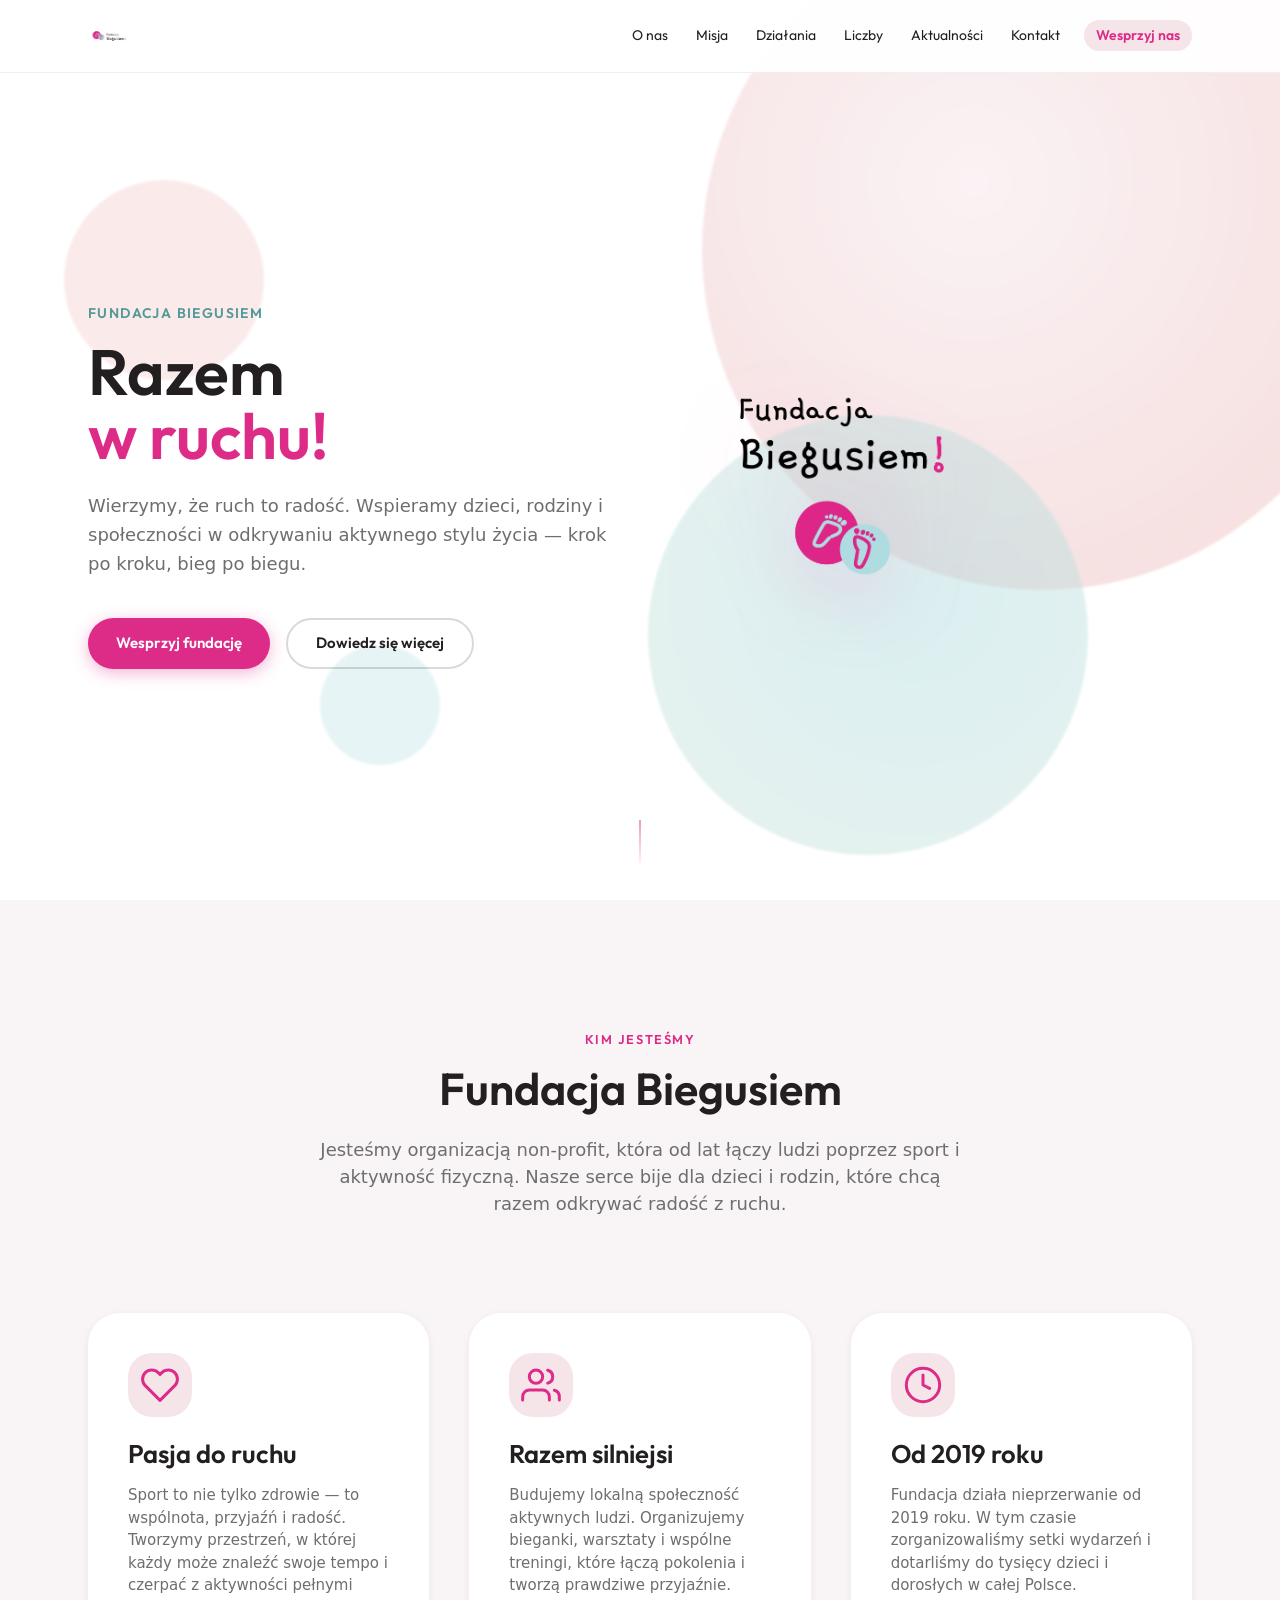
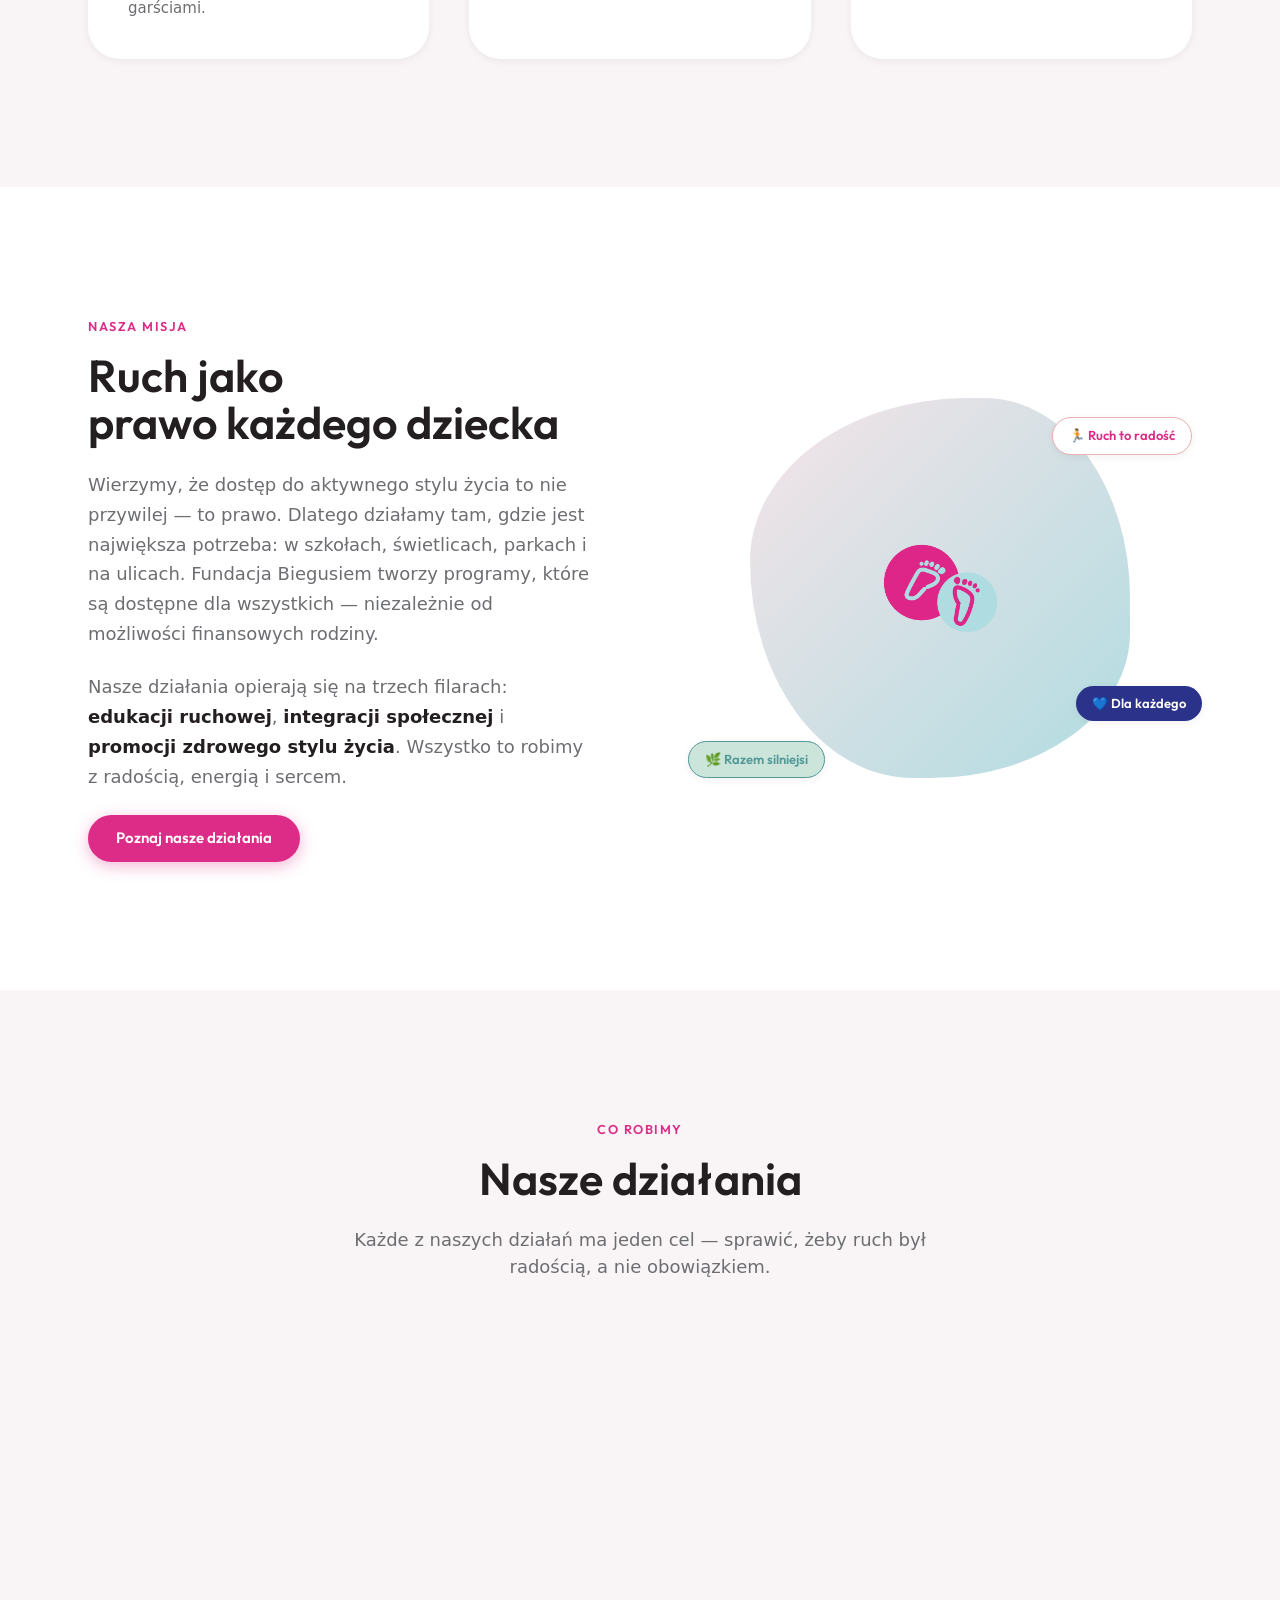
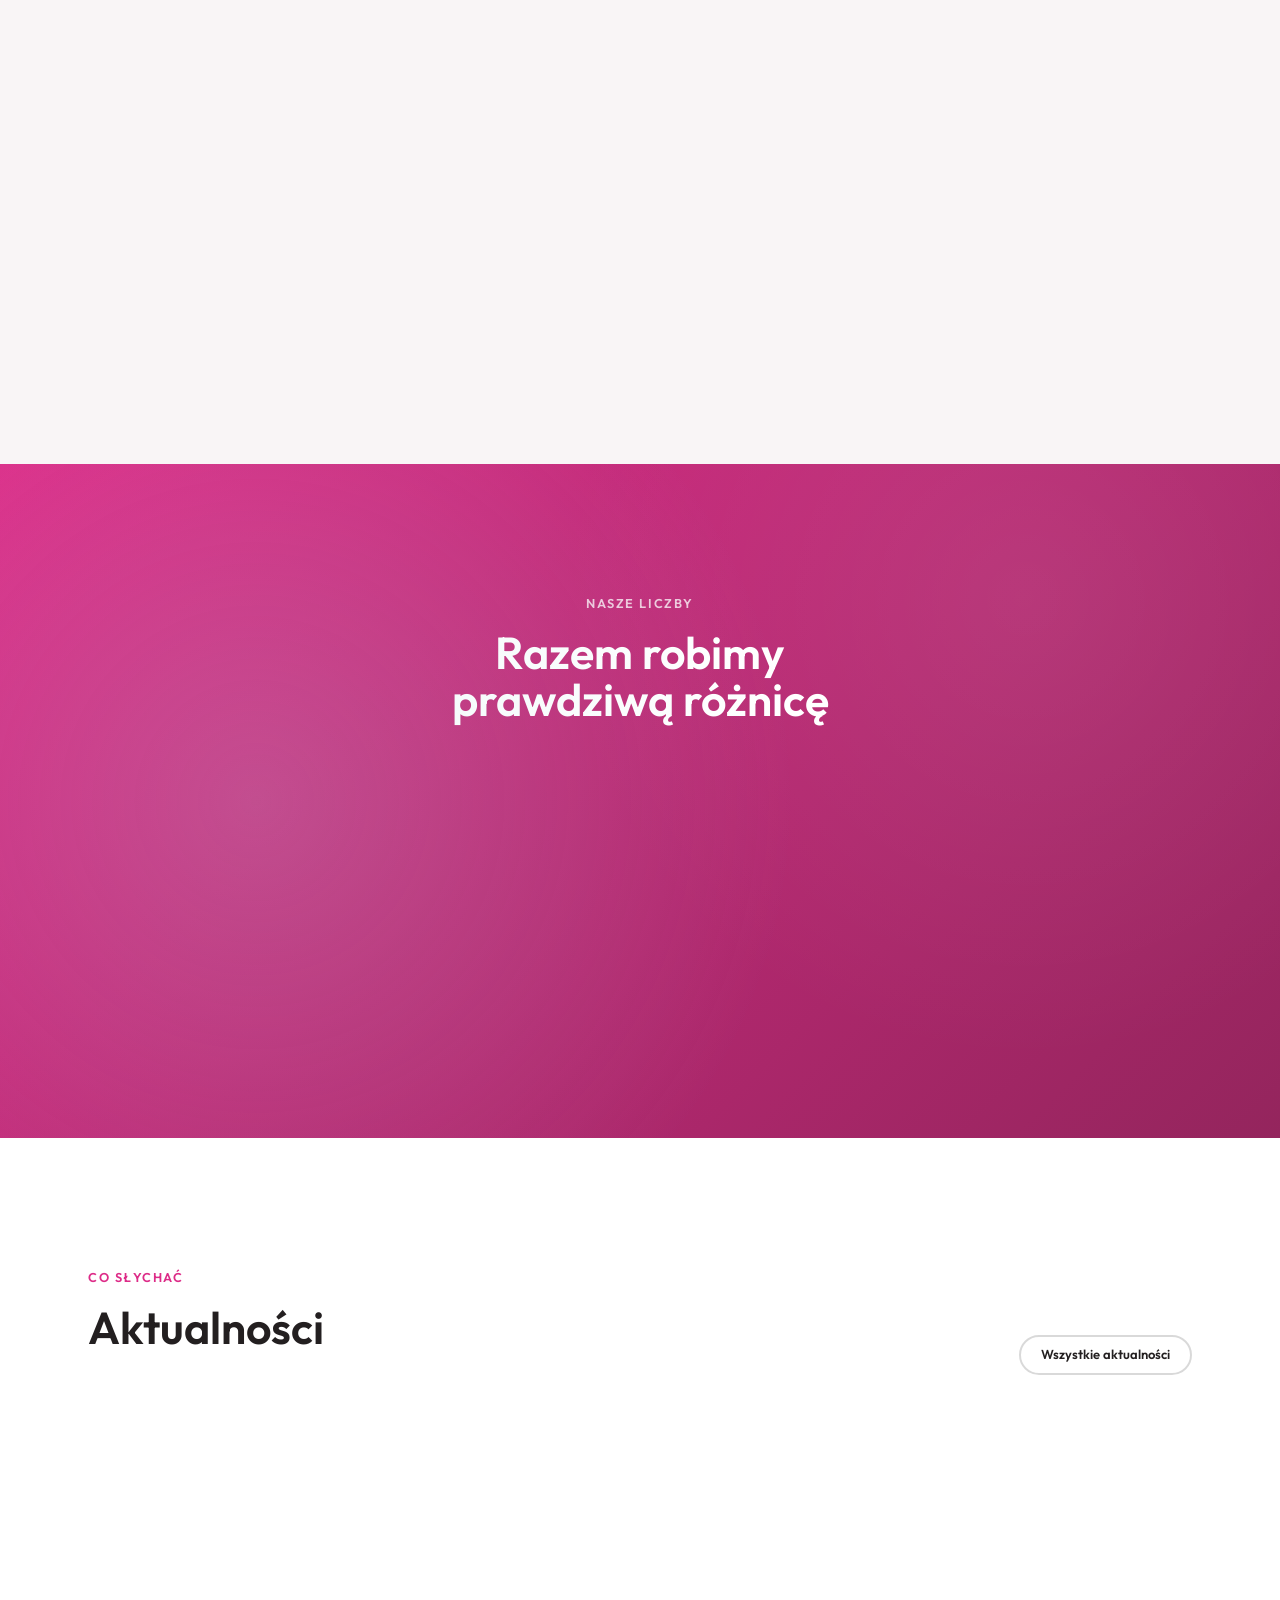
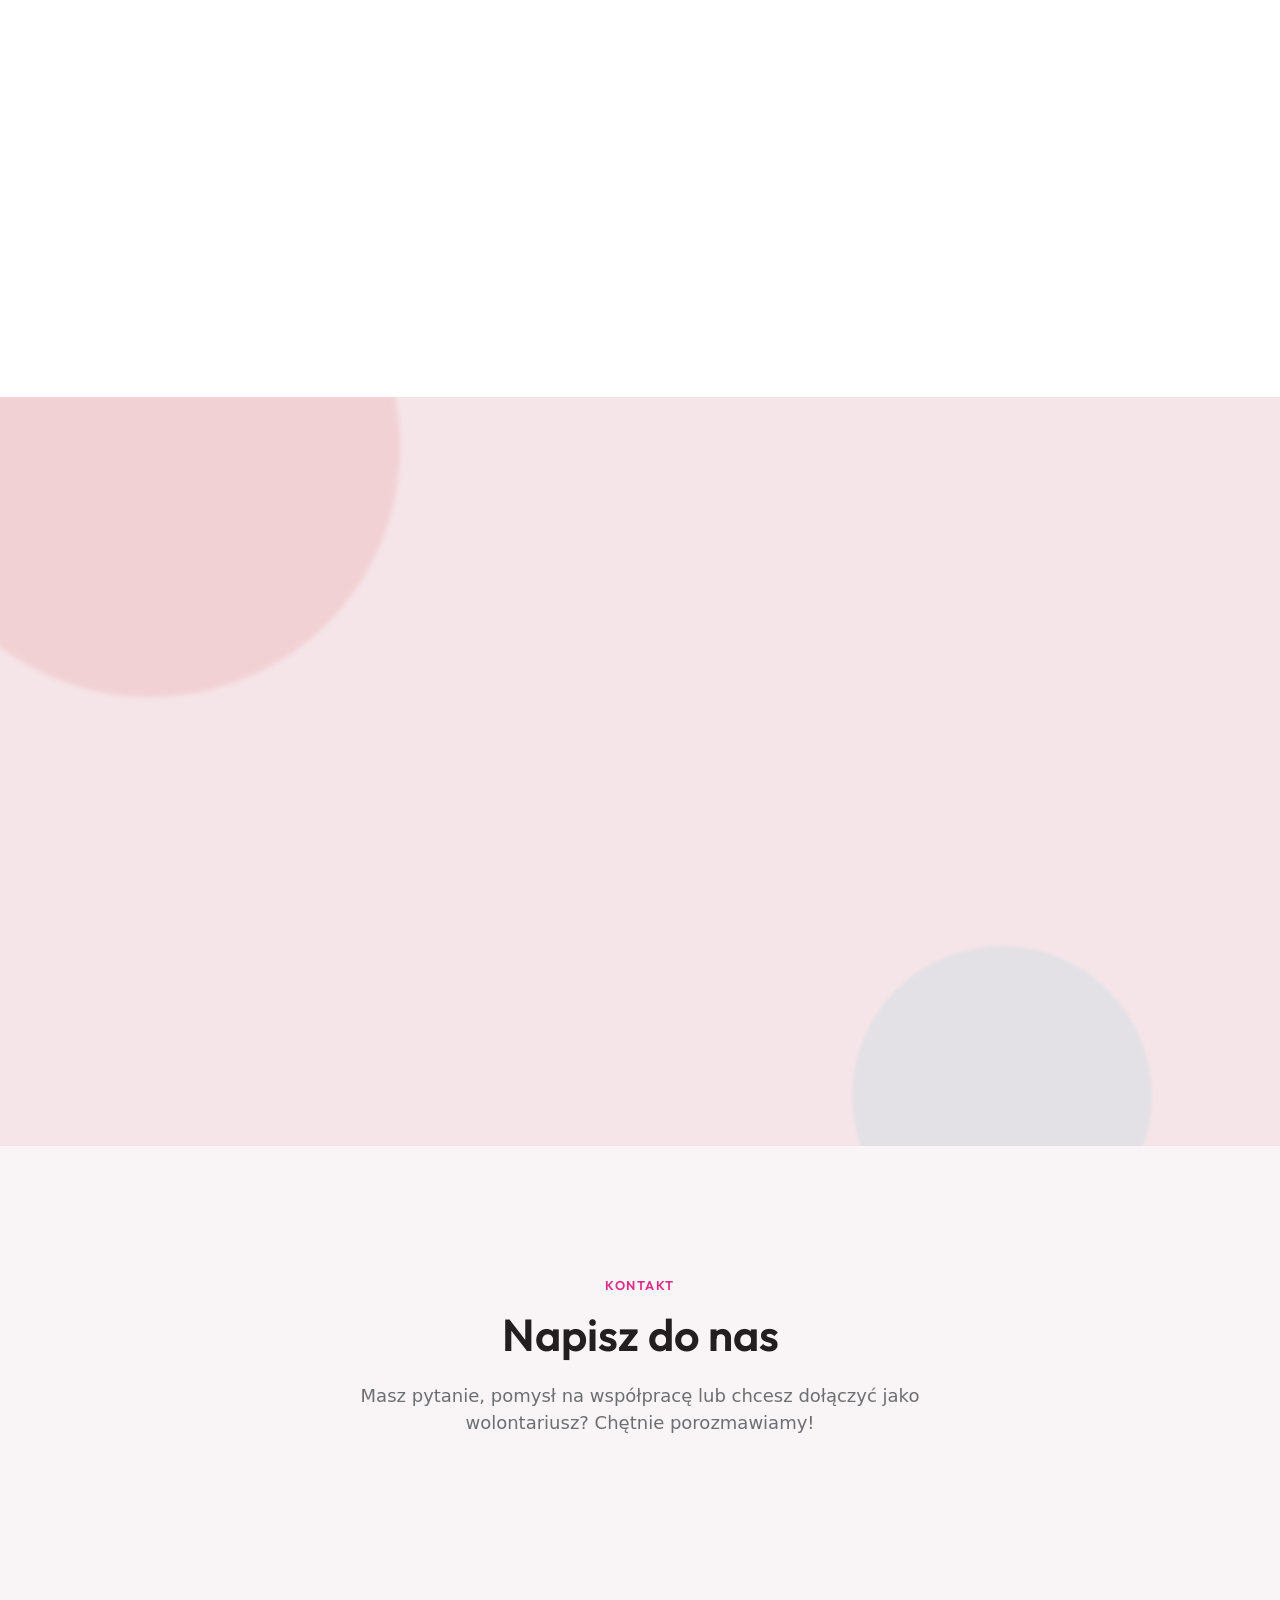
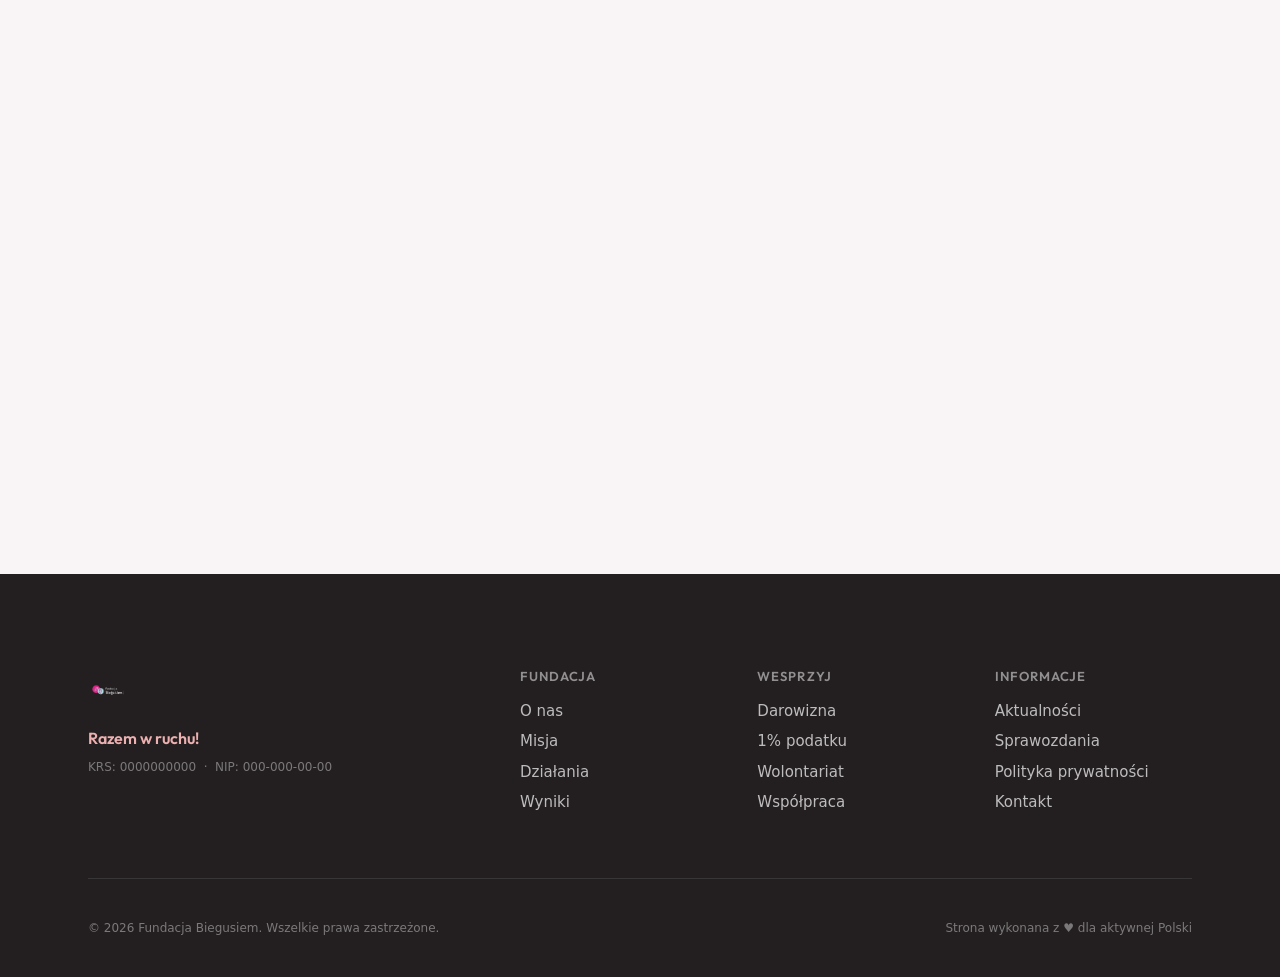
==== index.html @ 8850732d "fix: move logo files to assets/img, fix header logo display - Copy all 4 logo PNG variants to assets" ====
<!DOCTYPE html>
<html lang="pl">
<head>
  <meta charset="UTF-8" />
  <meta name="viewport" content="width=device-width, initial-scale=1.0" />
  <meta name="description" content="Fundacja Biegusiem – wspieramy aktywność, ruch i radość dzieci oraz całych rodzin. Dołącz do nas!" />
  <meta name="theme-color" content="#ECB0B0" />
  <title>Fundacja Biegusiem – Razem w ruchu!</title>

  <!-- Outfit z Google Fonts (nagłówki) -->
  <link rel="preconnect" href="https://fonts.googleapis.com" />
  <link rel="preconnect" href="https://fonts.gstatic.com" crossorigin />
  <link href="https://fonts.googleapis.com/css2?family=Outfit:wght@300;400;600;700&display=swap" rel="stylesheet" />

  <!-- Ikony Heroicons via CDN (lekkie SVG) -->
  <link rel="stylesheet" href="css/style.css" />
</head>
<body>
  <a href="#main-content" class="skip-link">Przejdź do treści</a>

  <!-- ============================================================
       NAWIGACJA
  ============================================================ -->
  <header class="site-header" id="site-header" role="banner">
    <nav class="nav container" aria-label="Nawigacja główna">

      <a href="#hero" class="nav__logo" aria-label="Fundacja Biegusiem – strona główna">
        <img
          src="assets/img/logo-light.png"
          alt="Fundacja Biegusiem – logo"
          class="nav__logo-img"
          width="160"
          height="49"
        />
      </a>

      <button class="nav__toggle" id="nav-toggle" aria-expanded="false" aria-controls="nav-menu" aria-label="Otwórz menu">
        <span class="nav__toggle-bar"></span>
        <span class="nav__toggle-bar"></span>
        <span class="nav__toggle-bar"></span>
      </button>

      <ul class="nav__menu" id="nav-menu" role="list">
        <li><a href="#o-nas"    class="nav__link">O nas</a></li>
        <li><a href="#misja"    class="nav__link">Misja</a></li>
        <li><a href="#dzialania" class="nav__link">Działania</a></li>
        <li><a href="#liczby"   class="nav__link">Liczby</a></li>
        <li><a href="#aktualnosci" class="nav__link">Aktualności</a></li>
        <li><a href="#kontakt"  class="nav__link">Kontakt</a></li>
        <li>
          <a href="#wesprzej" class="nav__link nav__link--cta">Wesprzyj nas</a>
        </li>
      </ul>

    </nav>
  </header>

  <main id="main-content">

    <!-- ============================================================
         HERO
    ============================================================ -->
    <section class="hero" id="hero" aria-label="Sekcja główna">

      <!-- Dekoracyjne koła w tle (z sygnetu brandowego) -->
      <div class="hero__bg-circles" aria-hidden="true">
        <span class="hero__circle hero__circle--pink"></span>
        <span class="hero__circle hero__circle--blue"></span>
        <span class="hero__circle hero__circle--sm-pink"></span>
        <span class="hero__circle hero__circle--sm-blue"></span>
      </div>

      <div class="container hero__content">
        <div class="hero__text">
          <p class="hero__eyebrow">Fundacja Biegusiem</p>
          <h1 class="hero__heading">
            Razem<br />
            <em class="hero__heading-em">w&nbsp;ruchu!</em>
          </h1>
          <p class="hero__lead">
            Wierzymy, że ruch to radość. Wspieramy dzieci, rodziny i społeczności
            w odkrywaniu aktywnego stylu życia — krok po kroku, bieg po biegu.
          </p>
          <div class="hero__actions">
            <a href="#wesprzej" class="btn btn--primary">Wesprzyj fundację</a>
            <a href="#o-nas"    class="btn btn--ghost">Dowiedz się więcej</a>
          </div>
        </div>

        <div class="hero__visual" aria-hidden="true">
          <div class="hero__logo-wrap">
            <img
              src="assets/img/logo-vertical.png"
              alt=""
              class="hero__logo-img"
              width="340"
            />
          </div>
        </div>
      </div>

      <!-- Scroll indicator -->
      <div class="hero__scroll" aria-hidden="true">
        <span class="hero__scroll-line"></span>
      </div>

    </section>

    <!-- ============================================================
         O NAS
    ============================================================ -->
    <section class="section o-nas" id="o-nas" aria-labelledby="o-nas-heading">
      <div class="container">

        <div class="section__header section__header--center">
          <span class="section__tag">Kim jesteśmy</span>
          <h2 class="section__heading" id="o-nas-heading">
            Fundacja Biegusiem
          </h2>
          <p class="section__lead">
            Jesteśmy organizacją non-profit, która od lat łączy ludzi poprzez sport i aktywność fizyczną.
            Nasze serce bije dla dzieci i rodzin, które chcą razem odkrywać radość z ruchu.
          </p>
        </div>

        <div class="o-nas__grid">

          <div class="o-nas__card reveal">
            <div class="o-nas__card-icon" aria-hidden="true">
              <svg width="40" height="40" viewBox="0 0 24 24" fill="none" stroke="currentColor" stroke-width="1.8" stroke-linecap="round" stroke-linejoin="round">
                <path d="M20.84 4.61a5.5 5.5 0 0 0-7.78 0L12 5.67l-1.06-1.06a5.5 5.5 0 0 0-7.78 7.78l1.06 1.06L12 21.23l7.78-7.78 1.06-1.06a5.5 5.5 0 0 0 0-7.78z"/>
              </svg>
            </div>
            <h3 class="o-nas__card-title">Pasja do ruchu</h3>
            <p class="o-nas__card-text">
              Sport to nie tylko zdrowie — to wspólnota, przyjaźń i radość. Tworzymy przestrzeń,
              w której każdy może znaleźć swoje tempo i czerpać z aktywności pełnymi garściami.
            </p>
          </div>

          <div class="o-nas__card reveal">
            <div class="o-nas__card-icon" aria-hidden="true">
              <svg width="40" height="40" viewBox="0 0 24 24" fill="none" stroke="currentColor" stroke-width="1.8" stroke-linecap="round" stroke-linejoin="round">
                <path d="M17 21v-2a4 4 0 0 0-4-4H5a4 4 0 0 0-4 4v2"/>
                <circle cx="9" cy="7" r="4"/>
                <path d="M23 21v-2a4 4 0 0 0-3-3.87"/>
                <path d="M16 3.13a4 4 0 0 1 0 7.75"/>
              </svg>
            </div>
            <h3 class="o-nas__card-title">Razem silniejsi</h3>
            <p class="o-nas__card-text">
              Budujemy lokalną społeczność aktywnych ludzi. Organizujemy bieganki, warsztaty
              i wspólne treningi, które łączą pokolenia i tworzą prawdziwe przyjaźnie.
            </p>
          </div>

          <div class="o-nas__card reveal">
            <div class="o-nas__card-icon" aria-hidden="true">
              <svg width="40" height="40" viewBox="0 0 24 24" fill="none" stroke="currentColor" stroke-width="1.8" stroke-linecap="round" stroke-linejoin="round">
                <circle cx="12" cy="12" r="10"/>
                <polyline points="12 6 12 12 16 14"/>
              </svg>
            </div>
            <h3 class="o-nas__card-title">Od 2019 roku</h3>
            <p class="o-nas__card-text">
              Fundacja działa nieprzerwanie od 2019 roku. W tym czasie zorganizowaliśmy setki
              wydarzeń i dotarliśmy do tysięcy dzieci i dorosłych w całej Polsce.
            </p>
          </div>

        </div>

      </div>
    </section>

    <!-- ============================================================
         MISJA
    ============================================================ -->
    <section class="section misja" id="misja" aria-labelledby="misja-heading">
      <div class="container">

        <div class="misja__layout">

          <div class="misja__content reveal">
            <span class="section__tag">Nasza misja</span>
            <h2 class="section__heading" id="misja-heading">
              Ruch jako<br />prawo każdego&nbsp;dziecka
            </h2>
            <p class="misja__text">
              Wierzymy, że dostęp do aktywnego stylu życia to nie przywilej — to prawo.
              Dlatego działamy tam, gdzie jest największa potrzeba: w szkołach, świetlicach,
              parkach i na ulicach. Fundacja Biegusiem tworzy programy, które są dostępne
              dla wszystkich — niezależnie od możliwości finansowych rodziny.
            </p>
            <p class="misja__text">
              Nasze działania opierają się na trzech filarach: <strong>edukacji ruchowej</strong>,
              <strong>integracji społecznej</strong> i <strong>promocji zdrowego stylu życia</strong>.
              Wszystko to robimy z radością, energią i sercem.
            </p>
            <a href="#dzialania" class="btn btn--primary">Poznaj nasze działania</a>
          </div>

          <div class="misja__visual reveal" aria-hidden="true">
            <div class="misja__blob">
              <div class="misja__blob-inner">
                <img
                  src="assets/img/sygnet.png"
                  alt=""
                  class="misja__sygnet"
                  width="200"
                />
              </div>
              <!-- Floating tags -->
              <div class="misja__tag misja__tag--1">🏃 Ruch to radość</div>
              <div class="misja__tag misja__tag--2">💙 Dla każdego</div>
              <div class="misja__tag misja__tag--3">🌿 Razem silniejsi</div>
            </div>
          </div>

        </div>

      </div>
    </section>

    <!-- ============================================================
         DZIAŁANIA
    ============================================================ -->
    <section class="section dzialania" id="dzialania" aria-labelledby="dzialania-heading">
      <div class="container">

        <div class="section__header section__header--center">
          <span class="section__tag">Co robimy</span>
          <h2 class="section__heading" id="dzialania-heading">Nasze działania</h2>
          <p class="section__lead">
            Każde z naszych działań ma jeden cel — sprawić, żeby ruch był radością, a nie obowiązkiem.
          </p>
        </div>

        <div class="dzialania__grid">

          <article class="dzialania__item reveal">
            <div class="dzialania__item-bg dzialania__item-bg--pink"></div>
            <div class="dzialania__item-content">
              <span class="dzialania__item-emoji" aria-hidden="true">🏅</span>
              <h3 class="dzialania__item-title">Biegi i zawody</h3>
              <p class="dzialania__item-text">
                Organizujemy biegi rodzinne, zawody dla dzieci i aktywne pikniki sportowe.
                Liczy się udział, radość i wspólna meta — nie wynik.
              </p>
            </div>
          </article>

          <article class="dzialania__item reveal">
            <div class="dzialania__item-bg dzialania__item-bg--blue"></div>
            <div class="dzialania__item-content">
              <span class="dzialania__item-emoji" aria-hidden="true">🎒</span>
              <h3 class="dzialania__item-title">Programy szkolne</h3>
              <p class="dzialania__item-text">
                Wchodzimy do szkół z warsztatami o aktywności fizycznej, zdrowym odżywianiu
                i dbaniu o swoje ciało — w ciekawy, angażujący sposób.
              </p>
            </div>
          </article>

          <article class="dzialania__item reveal">
            <div class="dzialania__item-bg dzialania__item-bg--teal"></div>
            <div class="dzialania__item-content">
              <span class="dzialania__item-emoji" aria-hidden="true">🌳</span>
              <h3 class="dzialania__item-title">Aktywne świetlice</h3>
              <p class="dzialania__item-text">
                We współpracy ze świetlicami tworzymy stałe programy ruchowe dla dzieci
                ze środowisk, które potrzebują wsparcia najbardziej.
              </p>
            </div>
          </article>

          <article class="dzialania__item reveal">
            <div class="dzialania__item-bg dzialania__item-bg--navy"></div>
            <div class="dzialania__item-content">
              <span class="dzialania__item-emoji" aria-hidden="true">👨‍👩‍👧‍👦</span>
              <h3 class="dzialania__item-title">Biegi rodzinne</h3>
              <p class="dzialania__item-text">
                Sport jako czas razem — nasze biegi rodzinne integrują całe rodziny,
                budują wspomnienia i pokazują, że aktywność to frajda dla każdego wieku.
              </p>
            </div>
          </article>

          <article class="dzialania__item reveal">
            <div class="dzialania__item-bg dzialania__item-bg--rose"></div>
            <div class="dzialania__item-content">
              <span class="dzialania__item-emoji" aria-hidden="true">📚</span>
              <h3 class="dzialania__item-title">Edukacja zdrowotna</h3>
              <p class="dzialania__item-text">
                Publikujemy materiały edukacyjne, prowadzimy webinary i szkolenia
                dla rodziców, nauczycieli i wychowawców na temat aktywnego stylu życia.
              </p>
            </div>
          </article>

          <article class="dzialania__item reveal">
            <div class="dzialania__item-bg dzialania__item-bg--green"></div>
            <div class="dzialania__item-content">
              <span class="dzialania__item-emoji" aria-hidden="true">🤝</span>
              <h3 class="dzialania__item-title">Partnerstwa</h3>
              <p class="dzialania__item-text">
                Budujemy sieć lokalnych partnerów — samorządów, firm i organizacji —
                którzy wspólnie z nami tworzą aktywną Polskę dla dzieci.
              </p>
            </div>
          </article>

        </div>

      </div>
    </section>

    <!-- ============================================================
         LICZBY / IMPACT
    ============================================================ -->
    <section class="section liczby" id="liczby" aria-labelledby="liczby-heading">
      <div class="container">

        <div class="section__header section__header--center">
          <span class="section__tag section__tag--light">Nasze liczby</span>
          <h2 class="section__heading section__heading--light" id="liczby-heading">
            Razem robimy<br />prawdziwą różnicę
          </h2>
        </div>

        <div class="liczby__grid">

          <div class="liczby__item reveal">
            <span class="liczby__number" data-target="12000" data-suffix="+">0</span>
            <span class="liczby__label">dzieci objętych programami</span>
          </div>

          <div class="liczby__item reveal">
            <span class="liczby__number" data-target="380" data-suffix="+">0</span>
            <span class="liczby__label">zorganizowanych wydarzeń</span>
          </div>

          <div class="liczby__item reveal">
            <span class="liczby__number" data-target="47" data-suffix="">0</span>
            <span class="liczby__label">miast i miejscowości</span>
          </div>

          <div class="liczby__item reveal">
            <span class="liczby__number" data-target="850" data-suffix="+">0</span>
            <span class="liczby__label">wolontariuszy w Polsce</span>
          </div>

        </div>

      </div>
    </section>

    <!-- ============================================================
         AKTUALNOŚCI
    ============================================================ -->
    <section class="section aktualnosci" id="aktualnosci" aria-labelledby="aktualnosci-heading">
      <div class="container">

        <div class="section__header section__header--split">
          <div>
            <span class="section__tag">Co słychać</span>
            <h2 class="section__heading" id="aktualnosci-heading">Aktualności</h2>
          </div>
          <a href="#" class="btn btn--ghost btn--sm">Wszystkie aktualności</a>
        </div>

        <div class="aktualnosci__grid">

          <article class="news-card reveal">
            <div class="news-card__date-badge" aria-label="15 marca 2026">
              <span class="news-card__day">15</span>
              <span class="news-card__month">mar</span>
            </div>
            <div class="news-card__body">
              <span class="news-card__tag">Wydarzenie</span>
              <h3 class="news-card__title">
                <a href="#">Wiosenny Bieg Rodzinny – Warszawa 2026</a>
              </h3>
              <p class="news-card__excerpt">
                Zapraszamy na naszą flagową imprezę sezonu! Trasy dla każdego —
                od maluchów po seniorów. Wspólna meta, wspólna radość.
              </p>
              <a href="#" class="news-card__link" aria-label="Czytaj więcej o Wiosennym Biegu Rodzinnym">
                Czytaj więcej
                <svg width="16" height="16" viewBox="0 0 24 24" fill="none" stroke="currentColor" stroke-width="2.5" stroke-linecap="round" stroke-linejoin="round" aria-hidden="true">
                  <line x1="5" y1="12" x2="19" y2="12"/><polyline points="12 5 19 12 12 19"/>
                </svg>
              </a>
            </div>
          </article>

          <article class="news-card reveal">
            <div class="news-card__date-badge news-card__date-badge--blue" aria-label="28 marca 2026">
              <span class="news-card__day">28</span>
              <span class="news-card__month">mar</span>
            </div>
            <div class="news-card__body">
              <span class="news-card__tag news-card__tag--blue">Program</span>
              <h3 class="news-card__title">
                <a href="#">Ruszamy z nowym programem w szkołach podstawowych</a>
              </h3>
              <p class="news-card__excerpt">
                Od kwietnia startujemy z pilotażowym programem edukacji ruchowej
                w 15 szkołach podstawowych w trzech województwach.
              </p>
              <a href="#" class="news-card__link" aria-label="Czytaj więcej o programie szkolnym">
                Czytaj więcej
                <svg width="16" height="16" viewBox="0 0 24 24" fill="none" stroke="currentColor" stroke-width="2.5" stroke-linecap="round" stroke-linejoin="round" aria-hidden="true">
                  <line x1="5" y1="12" x2="19" y2="12"/><polyline points="12 5 19 12 12 19"/>
                </svg>
              </a>
            </div>
          </article>

          <article class="news-card reveal">
            <div class="news-card__date-badge news-card__date-badge--teal" aria-label="5 kwietnia 2026">
              <span class="news-card__day">05</span>
              <span class="news-card__month">kwi</span>
            </div>
            <div class="news-card__body">
              <span class="news-card__tag news-card__tag--teal">Warsztaty</span>
              <h3 class="news-card__title">
                <a href="#">Warsztaty dla wolontariuszy – bezpłatne zapisy!</a>
              </h3>
              <p class="news-card__excerpt">
                Chcesz zostać instruktorem w naszych programach? Zapraszamy na bezpłatne
                warsztaty dla przyszłych wolontariuszy Fundacji Biegusiem.
              </p>
              <a href="#" class="news-card__link" aria-label="Czytaj więcej o warsztatach">
                Czytaj więcej
                <svg width="16" height="16" viewBox="0 0 24 24" fill="none" stroke="currentColor" stroke-width="2.5" stroke-linecap="round" stroke-linejoin="round" aria-hidden="true">
                  <line x1="5" y1="12" x2="19" y2="12"/><polyline points="12 5 19 12 12 19"/>
                </svg>
              </a>
            </div>
          </article>

        </div>

      </div>
    </section>

    <!-- ============================================================
         WESPRZYJ NAS (CTA)
    ============================================================ -->
    <section class="section wesprzej" id="wesprzej" aria-labelledby="wesprzej-heading">
      <div class="container">

        <div class="wesprzej__layout">

          <!-- Lewa strona: tekst -->
          <div class="wesprzej__content reveal">
            <span class="section__tag section__tag--dark">Wesprzyj nas</span>
            <h2 class="section__heading section__heading--dark" id="wesprzej-heading">
              Twoja pomoc<br />zmienia świat
            </h2>
            <p class="wesprzej__text">
              Każda złotówka, którą przekazujesz, trafia bezpośrednio do dzieci —
              na sprzęt sportowy, organizację wydarzeń i programy edukacyjne.
              Działamy transparentnie i z pasją.
            </p>

            <div class="wesprzej__amounts">
              <button class="amount-btn" data-amount="20">20 zł</button>
              <button class="amount-btn amount-btn--active" data-amount="50">50 zł</button>
              <button class="amount-btn" data-amount="100">100 zł</button>
              <button class="amount-btn" data-amount="custom">Inna kwota</button>
            </div>

            <div class="wesprzej__actions">
              <a href="#" class="btn btn--primary">Przekaż darowiznę</a>
              <a href="#" class="btn btn--outline-dark">1% podatku</a>
            </div>

            <p class="wesprzej__note">
              🔒 Bezpieczna płatność &nbsp;·&nbsp; KRS: 0000000000 &nbsp;·&nbsp; Fundacja Biegusiem
            </p>
          </div>

          <!-- Prawa strona: dlaczego warto -->
          <div class="wesprzej__reasons reveal">
            <h3 class="wesprzej__reasons-title">Jak działa Twoja pomoc?</h3>

            <div class="wesprzej__reason">
              <div class="wesprzej__reason-icon" aria-hidden="true">
                <span>20 zł</span>
              </div>
              <div>
                <strong>funduje sprzęt</strong> do ćwiczeń dla jednego dziecka na miesiąc
              </div>
            </div>

            <div class="wesprzej__reason">
              <div class="wesprzej__reason-icon wesprzej__reason-icon--blue" aria-hidden="true">
                <span>50 zł</span>
              </div>
              <div>
                <strong>pokrywa koszt warsztatu</strong> dla grupy 5 dzieci ze świetlicy
              </div>
            </div>

            <div class="wesprzej__reason">
              <div class="wesprzej__reason-icon wesprzej__reason-icon--teal" aria-hidden="true">
                <span>100 zł</span>
              </div>
              <div>
                <strong>finansuje start dziecka</strong> w rodzinnym biegu z opłatą wpisową
              </div>
            </div>

            <div class="wesprzej__reason">
              <div class="wesprzej__reason-icon wesprzej__reason-icon--navy" aria-hidden="true">
                <span>♥</span>
              </div>
              <div>
                <strong>Twoje imię</strong> pojawi się w galerii darczyńców fundacji
              </div>
            </div>
          </div>

        </div>

      </div>
    </section>

    <!-- ============================================================
         KONTAKT
    ============================================================ -->
    <section class="section kontakt" id="kontakt" aria-labelledby="kontakt-heading">
      <div class="container">

        <div class="section__header section__header--center">
          <span class="section__tag">Kontakt</span>
          <h2 class="section__heading" id="kontakt-heading">Napisz do nas</h2>
          <p class="section__lead">
            Masz pytanie, pomysł na współpracę lub chcesz dołączyć jako wolontariusz?
            Chętnie porozmawiamy!
          </p>
        </div>

        <div class="kontakt__layout">

          <!-- Formularz -->
          <form class="kontakt__form reveal" action="#" method="POST" novalidate aria-label="Formularz kontaktowy">
            <div class="form-group">
              <label class="form-label" for="contact-name">Imię i nazwisko *</label>
              <input
                class="form-input"
                type="text"
                id="contact-name"
                name="name"
                placeholder="Jan Kowalski"
                required
                autocomplete="name"
              />
            </div>

            <div class="form-group">
              <label class="form-label" for="contact-email">Adres e-mail *</label>
              <input
                class="form-input"
                type="email"
                id="contact-email"
                name="email"
                placeholder="jan@przykład.pl"
                required
                autocomplete="email"
              />
            </div>

            <div class="form-group">
              <label class="form-label" for="contact-subject">Temat</label>
              <select class="form-input form-select" id="contact-subject" name="subject">
                <option value="">Wybierz temat...</option>
                <option value="wolontariat">Chcę zostać wolontariuszem</option>
                <option value="wspolpraca">Propozycja współpracy</option>
                <option value="darowizna">Pytanie o darowiznę</option>
                <option value="media">Media / prasa</option>
                <option value="inne">Inne</option>
              </select>
            </div>

            <div class="form-group">
              <label class="form-label" for="contact-message">Wiadomość *</label>
              <textarea
                class="form-input form-textarea"
                id="contact-message"
                name="message"
                placeholder="Czym mogę Ci pomóc?"
                rows="5"
                required
              ></textarea>
            </div>

            <button type="submit" class="btn btn--primary btn--full">
              Wyślij wiadomość
            </button>
          </form>

          <!-- Dane kontaktowe -->
          <address class="kontakt__info reveal" aria-label="Dane kontaktowe">

            <div class="kontakt__detail">
              <div class="kontakt__detail-icon" aria-hidden="true">
                <svg width="22" height="22" viewBox="0 0 24 24" fill="none" stroke="currentColor" stroke-width="1.8" stroke-linecap="round" stroke-linejoin="round">
                  <path d="M4 4h16c1.1 0 2 .9 2 2v12c0 1.1-.9 2-2 2H4c-1.1 0-2-.9-2-2V6c0-1.1.9-2 2-2z"/>
                  <polyline points="22,6 12,13 2,6"/>
                </svg>
              </div>
              <div>
                <strong>E-mail</strong>
                <a href="mailto:kontakt@biegusiem.pl">kontakt@biegusiem.pl</a>
              </div>
            </div>

            <div class="kontakt__detail">
              <div class="kontakt__detail-icon" aria-hidden="true">
                <svg width="22" height="22" viewBox="0 0 24 24" fill="none" stroke="currentColor" stroke-width="1.8" stroke-linecap="round" stroke-linejoin="round">
                  <path d="M22 16.92v3a2 2 0 0 1-2.18 2 19.79 19.79 0 0 1-8.63-3.07A19.5 19.5 0 0 1 4.69 13.5a19.79 19.79 0 0 1-3.07-8.67A2 2 0 0 1 3.62 2.67h3a2 2 0 0 1 2 1.72 12.84 12.84 0 0 0 .7 2.81 2 2 0 0 1-.45 2.11L8.09 9.91a16 16 0 0 0 6 6l1.27-1.27a2 2 0 0 1 2.11-.45 12.84 12.84 0 0 0 2.81.7A2 2 0 0 1 22 16.92z"/>
                </svg>
              </div>
              <div>
                <strong>Telefon</strong>
                <a href="tel:+48000000000">+48 000 000 000</a>
              </div>
            </div>

            <div class="kontakt__detail">
              <div class="kontakt__detail-icon" aria-hidden="true">
                <svg width="22" height="22" viewBox="0 0 24 24" fill="none" stroke="currentColor" stroke-width="1.8" stroke-linecap="round" stroke-linejoin="round">
                  <path d="M21 10c0 7-9 13-9 13s-9-6-9-13a9 9 0 0 1 18 0z"/>
                  <circle cx="12" cy="10" r="3"/>
                </svg>
              </div>
              <div>
                <strong>Siedziba</strong>
                <span>ul. Sportowa 1, 00-000 Warszawa</span>
              </div>
            </div>

            <div class="kontakt__social">
              <strong>Znajdź nas</strong>
              <div class="kontakt__social-links">
                <a href="#" class="social-btn" aria-label="Facebook Fundacji Biegusiem">
                  <svg width="20" height="20" viewBox="0 0 24 24" fill="currentColor" aria-hidden="true">
                    <path d="M18 2h-3a5 5 0 0 0-5 5v3H7v4h3v8h4v-8h3l1-4h-4V7a1 1 0 0 1 1-1h3z"/>
                  </svg>
                  Facebook
                </a>
                <a href="#" class="social-btn" aria-label="Instagram Fundacji Biegusiem">
                  <svg width="20" height="20" viewBox="0 0 24 24" fill="none" stroke="currentColor" stroke-width="2" stroke-linecap="round" stroke-linejoin="round" aria-hidden="true">
                    <rect x="2" y="2" width="20" height="20" rx="5" ry="5"/>
                    <path d="M16 11.37A4 4 0 1 1 12.63 8 4 4 0 0 1 16 11.37z"/>
                    <line x1="17.5" y1="6.5" x2="17.51" y2="6.5"/>
                  </svg>
                  Instagram
                </a>
              </div>
            </div>

          </address>

        </div>

      </div>
    </section>

  </main>

  <!-- ============================================================
       FOOTER
  ============================================================ -->
  <footer class="footer" role="contentinfo">
    <div class="container">

      <div class="footer__top">

        <div class="footer__brand">
          <a href="#hero" aria-label="Fundacja Biegusiem – powrót na górę">
            <img
              src="assets/img/logo-dark.png"
              alt="Fundacja Biegusiem"
              class="footer__logo"
              width="160"
            />
          </a>
          <p class="footer__tagline">Razem w ruchu!</p>
          <p class="footer__krs">KRS: 0000000000 &nbsp;·&nbsp; NIP: 000-000-00-00</p>
        </div>

        <nav class="footer__nav" aria-label="Nawigacja stopki">
          <div class="footer__col">
            <h4 class="footer__col-title">Fundacja</h4>
            <ul role="list">
              <li><a href="#o-nas">O nas</a></li>
              <li><a href="#misja">Misja</a></li>
              <li><a href="#dzialania">Działania</a></li>
              <li><a href="#liczby">Wyniki</a></li>
            </ul>
          </div>

          <div class="footer__col">
            <h4 class="footer__col-title">Wesprzyj</h4>
            <ul role="list">
              <li><a href="#wesprzej">Darowizna</a></li>
              <li><a href="#wesprzej">1% podatku</a></li>
              <li><a href="#">Wolontariat</a></li>
              <li><a href="#">Współpraca</a></li>
            </ul>
          </div>

          <div class="footer__col">
            <h4 class="footer__col-title">Informacje</h4>
            <ul role="list">
              <li><a href="#aktualnosci">Aktualności</a></li>
              <li><a href="#">Sprawozdania</a></li>
              <li><a href="#">Polityka prywatności</a></li>
              <li><a href="#kontakt">Kontakt</a></li>
            </ul>
          </div>
        </nav>

      </div>

      <div class="footer__bottom">
        <p>&copy; 2026 Fundacja Biegusiem. Wszelkie prawa zastrzeżone.</p>
        <p>Strona wykonana z <span aria-label="sercem">♥</span> dla aktywnej Polski</p>
      </div>

    </div>
  </footer>

  <!-- Scroll to top -->
  <button class="scroll-top" id="scroll-top" aria-label="Przewiń na górę" hidden>
    <svg width="20" height="20" viewBox="0 0 24 24" fill="none" stroke="currentColor" stroke-width="2.5" stroke-linecap="round" stroke-linejoin="round" aria-hidden="true">
      <polyline points="18 15 12 9 6 15"/>
    </svg>
  </button>

  <script src="js/main.js" defer></script>
</body>
</html>
---- css/style.css ----
/* ================================================================
   FUNDACJA BIEGUSIEM — Główny arkusz stylów
   Projekt: Strona internetowa
   Wersja: 1.0
   Paleta, fonty i zasady projektowe zgodne z Pełną Księgą Znaku.
   ================================================================ */

/* ----------------------------------------------------------------
   1. ZMIENNE CSS — DESIGN TOKENS z Księgi Znaku
   ---------------------------------------------------------------- */
:root {
  /* --- Kolory marki (Sekcja 1.6 + 2.1 Księgi Znaku) --- */
  --color-blushed:       #ECB0B0;  /* dominanta różu */
  --color-prancing-pony: #DD2C88;  /* żywy róż / akcent */
  --color-soft-rose:     #F5E4E8;  /* jasny róż / tło */
  --color-beetroot:      #94255D;  /* ciemny róż */

  --color-fairy:         #B0DCE1;  /* dominanta błękitu */
  --color-mermaid:       #529997;  /* morski zieleń */
  --color-herbal-tea:    #CBE5DB;  /* jasna zieleń */
  --color-bravery:       #2B328A;  /* granat */

  --color-black:         #231F20;  /* tekst ciemny */
  --color-white:         #FFFFFF;
  --color-gray-subtle:   #F9F5F6;  /* bardzo jasne tło */
  --color-gray-text:     #6D6E71;  /* tekst pomocniczy */

  /* --- Fonty (Sekcja 3.1 + 3.2 Księgi Znaku) --- */
  --font-heading: 'Outfit', -apple-system, BlinkMacSystemFont, 'Segoe UI', sans-serif;
  --font-body:    'Ebrima', 'Segoe UI', system-ui, sans-serif;

  /* --- Typografia (Sekcja 3.1) --- */
  --size-h1: clamp(2.4rem, 5vw, 4.25rem);   /* ~68pt → rem */
  --size-h2: clamp(1.9rem, 3.5vw, 3rem);    /* ~48pt */
  --size-h3: clamp(1.4rem, 2.5vw, 2.3rem);  /* ~37pt */
  --size-h4: clamp(1.1rem, 2vw, 1.875rem);  /* ~30pt */
  --size-body-lg: 1.125rem;   /* 18pt */
  --size-body:    0.9375rem;  /* 15pt */
  --size-body-sm: 0.75rem;    /* 12pt */

  --line-height-heading: 1.05;
  --line-height-body:    1.5;   /* 150% */

  /* --- Spacing --- */
  --space-xs:  0.5rem;
  --space-sm:  1rem;
  --space-md:  1.5rem;
  --space-lg:  2.5rem;
  --space-xl:  4rem;
  --space-2xl: 6rem;
  --space-3xl: 8rem;

  /* --- Layout --- */
  --container-max:  1200px;
  --container-pad:  clamp(1rem, 5vw, 3rem);

  /* --- Radius --- */
  --radius-sm:   0.5rem;
  --radius-md:   1rem;
  --radius-lg:   1.5rem;
  --radius-xl:   2rem;
  --radius-full: 9999px;

  /* --- Shadows --- */
  --shadow-sm:  0 2px 8px rgba(0,0,0,.06);
  --shadow-md:  0 8px 24px rgba(0,0,0,.09);
  --shadow-lg:  0 16px 48px rgba(0,0,0,.12);

  /* --- Transitions --- */
  --ease-bounce:   cubic-bezier(.34, 1.56, .64, 1);
  --ease-smooth:   cubic-bezier(.25, .46, .45, .94);
  --dur-fast:   180ms;
  --dur-normal: 300ms;
  --dur-slow:   500ms;
}


/* ----------------------------------------------------------------
   2. RESET & BASE
   ---------------------------------------------------------------- */
*, *::before, *::after {
  box-sizing: border-box;
  margin: 0;
  padding: 0;
}

html {
  scroll-behavior: smooth;
  scroll-padding-top: 80px;
  -webkit-text-size-adjust: 100%;
}

body {
  font-family: var(--font-body);
  font-size: var(--size-body);
  line-height: var(--line-height-body);
  color: var(--color-black);
  background-color: var(--color-white);
  overflow-x: hidden;
  -webkit-font-smoothing: antialiased;
}

img, svg { display: block; max-width: 100%; }

a {
  color: inherit;
  text-decoration: none;
}

ul[role="list"], ol[role="list"] { list-style: none; }

button { cursor: pointer; border: none; background: none; font: inherit; }


/* ----------------------------------------------------------------
   3. LAYOUT
   ---------------------------------------------------------------- */
.container {
  width: 100%;
  max-width: var(--container-max);
  margin-inline: auto;
  padding-inline: var(--container-pad);
}

.section {
  padding-block: var(--space-3xl);
}


/* ----------------------------------------------------------------
   4. TYPOGRAFIA
   ---------------------------------------------------------------- */
h1, h2, h3, h4, h5, h6 {
  font-family: var(--font-heading);
  font-weight: 600;
  line-height: var(--line-height-heading);
  color: var(--color-black);
}

/* Section helpers */
.section__tag {
  display: inline-block;
  font-family: var(--font-heading);
  font-size: 0.8rem;
  font-weight: 600;
  letter-spacing: 0.12em;
  text-transform: uppercase;
  color: var(--color-prancing-pony);
  margin-bottom: var(--space-sm);
}

.section__tag--light  { color: var(--color-blushed); }
.section__tag--dark   { color: var(--color-blushed); }

.section__heading {
  font-size: var(--size-h2);
  margin-bottom: var(--space-md);
}

.section__heading--light { color: var(--color-white); }
.section__heading--dark  { color: var(--color-black); }

.section__lead {
  font-size: var(--size-body-lg);
  color: var(--color-gray-text);
  max-width: 56ch;
  line-height: var(--line-height-body);
}

.section__header {
  margin-bottom: var(--space-2xl);
}

.section__header--center {
  text-align: center;
}

.section__header--center .section__lead {
  margin-inline: auto;
}

.section__header--split {
  display: flex;
  align-items: flex-end;
  justify-content: space-between;
  gap: var(--space-md);
  flex-wrap: wrap;
}


/* ----------------------------------------------------------------
   5. BUTTONS
   ---------------------------------------------------------------- */
.btn {
  display: inline-flex;
  align-items: center;
  gap: 0.5rem;
  font-family: var(--font-heading);
  font-size: 0.9375rem;
  font-weight: 600;
  padding: 0.75rem 1.75rem;
  border-radius: var(--radius-full);
  transition: transform var(--dur-fast) var(--ease-bounce),
              box-shadow var(--dur-fast) var(--ease-smooth),
              background var(--dur-fast) var(--ease-smooth);
  white-space: nowrap;
}

.btn:hover  { transform: translateY(-2px); }
.btn:active { transform: translateY(0); }

/* Primary — różowy */
.btn--primary {
  background: var(--color-prancing-pony);
  color: var(--color-white);
  box-shadow: 0 4px 16px rgba(221, 44, 136, 0.35);
}

.btn--primary:hover {
  background: var(--color-beetroot);
  box-shadow: 0 8px 24px rgba(221, 44, 136, 0.45);
}

/* Ghost — przezroczysty */
.btn--ghost {
  background: transparent;
  color: var(--color-black);
  border: 2px solid rgba(0,0,0,.15);
}

.btn--ghost:hover {
  border-color: var(--color-prancing-pony);
  color: var(--color-prancing-pony);
}

/* Outline dark */
.btn--outline-dark {
  background: transparent;
  color: var(--color-bravery);
  border: 2px solid var(--color-bravery);
}

.btn--outline-dark:hover {
  background: var(--color-bravery);
  color: var(--color-white);
}

.btn--sm {
  font-size: 0.8125rem;
  padding: 0.5rem 1.25rem;
}

.btn--full { width: 100%; justify-content: center; }


/* ----------------------------------------------------------------
   6. HEADER / NAV
   ---------------------------------------------------------------- */
.site-header {
  position: fixed;
  top: 0; left: 0; right: 0;
  z-index: 900;
  background: rgba(255, 255, 255, 0.92);
  backdrop-filter: blur(12px);
  -webkit-backdrop-filter: blur(12px);
  border-bottom: 1px solid rgba(0,0,0,.06);
  transition: box-shadow var(--dur-normal) var(--ease-smooth),
              background var(--dur-normal) var(--ease-smooth);
}

.site-header.is-scrolled {
  box-shadow: var(--shadow-sm);
}

.nav {
  display: flex;
  align-items: center;
  justify-content: space-between;
  height: 72px;
  gap: var(--space-md);
}

.nav__logo-img {
  height: 42px;
  width: auto;
  max-width: 160px;
  object-fit: contain;
  display: block;
  transition: opacity var(--dur-fast);
}

.nav__logo:hover .nav__logo-img { opacity: 0.85; }

.nav__menu {
  display: flex;
  align-items: center;
  gap: 0.25rem;
  list-style: none;
}

.nav__link {
  font-family: var(--font-heading);
  font-size: 0.875rem;
  font-weight: 400;
  padding: 0.4rem 0.75rem;
  border-radius: var(--radius-full);
  color: var(--color-black);
  transition: color var(--dur-fast), background var(--dur-fast);
}

.nav__link:hover {
  color: var(--color-prancing-pony);
  background: var(--color-soft-rose);
}

.nav__link--cta {
  font-weight: 600;
  background: var(--color-soft-rose);
  color: var(--color-prancing-pony);
  margin-left: 0.5rem;
}

.nav__link--cta:hover {
  background: var(--color-prancing-pony);
  color: var(--color-white);
}

/* Hamburger */
.nav__toggle {
  display: none;
  flex-direction: column;
  gap: 5px;
  padding: 8px;
  border-radius: var(--radius-sm);
  z-index: 901;
}

.nav__toggle-bar {
  display: block;
  width: 24px;
  height: 2px;
  background: var(--color-black);
  border-radius: 2px;
  transition: transform var(--dur-normal) var(--ease-smooth),
              opacity var(--dur-normal) var(--ease-smooth);
}

.nav__toggle[aria-expanded="true"] .nav__toggle-bar:nth-child(1) {
  transform: translateY(7px) rotate(45deg);
}
.nav__toggle[aria-expanded="true"] .nav__toggle-bar:nth-child(2) {
  opacity: 0;
  transform: scaleX(0);
}
.nav__toggle[aria-expanded="true"] .nav__toggle-bar:nth-child(3) {
  transform: translateY(-7px) rotate(-45deg);
}


/* ----------------------------------------------------------------
   7. HERO
   ---------------------------------------------------------------- */
.hero {
  min-height: 100svh;
  display: flex;
  align-items: center;
  position: relative;
  background: var(--color-white);
  overflow: hidden;
  padding-top: 72px; /* header height */
}

/* Decorative background circles (inspired by brand sygnet) */
.hero__bg-circles { position: absolute; inset: 0; pointer-events: none; }

.hero__circle {
  position: absolute;
  border-radius: 50%;
  opacity: 0.45;
  filter: blur(1px);
}

.hero__circle--pink {
  width: min(680px, 60vw);
  height: min(680px, 60vw);
  background: radial-gradient(circle at 40% 40%, var(--color-soft-rose), var(--color-blushed));
  top: -10%;
  right: -8%;
  animation: floatCircle 8s ease-in-out infinite alternate;
}

.hero__circle--blue {
  width: min(440px, 40vw);
  height: min(440px, 40vw);
  background: radial-gradient(circle at 60% 40%, var(--color-fairy), var(--color-herbal-tea));
  bottom: 5%;
  right: 15%;
  animation: floatCircle 10s ease-in-out infinite alternate-reverse;
}

.hero__circle--sm-pink {
  width: min(200px, 20vw);
  height: min(200px, 20vw);
  background: var(--color-blushed);
  top: 20%;
  left: 5%;
  animation: floatCircle 6s ease-in-out infinite alternate;
  opacity: 0.25;
}

.hero__circle--sm-blue {
  width: min(120px, 14vw);
  height: min(120px, 14vw);
  background: var(--color-fairy);
  bottom: 15%;
  left: 25%;
  animation: floatCircle 7s ease-in-out infinite alternate-reverse;
  opacity: 0.3;
}

@keyframes floatCircle {
  from { transform: translate(0, 0) scale(1); }
  to   { transform: translate(20px, -20px) scale(1.04); }
}

/* Hero content */
.hero__content {
  display: grid;
  grid-template-columns: 1fr 1fr;
  gap: var(--space-xl);
  align-items: center;
  position: relative;
  z-index: 1;
  padding-block: var(--space-2xl);
}

.hero__eyebrow {
  font-family: var(--font-heading);
  font-size: 0.875rem;
  font-weight: 600;
  letter-spacing: 0.1em;
  text-transform: uppercase;
  color: var(--color-mermaid);
  margin-bottom: var(--space-sm);
}

.hero__heading {
  font-size: var(--size-h1);
  font-weight: 600;
  line-height: 1.0;
  color: var(--color-black);
  margin-bottom: var(--space-md);
}

.hero__heading-em {
  font-style: normal;
  color: var(--color-prancing-pony);
  position: relative;
}

.hero__lead {
  font-size: var(--size-body-lg);
  color: var(--color-gray-text);
  max-width: 48ch;
  margin-bottom: var(--space-lg);
  line-height: 1.6;
}

.hero__actions {
  display: flex;
  flex-wrap: wrap;
  gap: var(--space-sm);
}

/* Hero visual */
.hero__visual {
  display: flex;
  justify-content: center;
  align-items: center;
}

.hero__logo-wrap {
  position: relative;
  animation: heroLogoEntrance 0.8s var(--ease-bounce) 0.3s both;
}

.hero__logo-img {
  width: min(340px, 80%);
  height: auto;
  filter: drop-shadow(0 20px 40px rgba(221, 44, 136, .18));
}

@keyframes heroLogoEntrance {
  from { opacity: 0; transform: translateY(30px) scale(0.9); }
  to   { opacity: 1; transform: translateY(0) scale(1); }
}

/* Scroll indicator */
.hero__scroll {
  position: absolute;
  bottom: 2rem;
  left: 50%;
  transform: translateX(-50%);
  display: flex;
  flex-direction: column;
  align-items: center;
}

.hero__scroll-line {
  width: 1px;
  height: 48px;
  background: linear-gradient(to bottom, var(--color-prancing-pony), transparent);
  animation: scrollPulse 2s ease-in-out infinite;
}

@keyframes scrollPulse {
  0%, 100% { opacity: 0.3; transform: scaleY(1); }
  50%       { opacity: 1; transform: scaleY(1.1); }
}


/* ----------------------------------------------------------------
   8. O NAS
   ---------------------------------------------------------------- */
.o-nas {
  background: var(--color-gray-subtle);
}

.o-nas__grid {
  display: grid;
  grid-template-columns: repeat(auto-fit, minmax(280px, 1fr));
  gap: var(--space-lg);
}

.o-nas__card {
  background: var(--color-white);
  border-radius: var(--radius-xl);
  padding: var(--space-lg);
  box-shadow: var(--shadow-sm);
  transition: transform var(--dur-normal) var(--ease-bounce),
              box-shadow var(--dur-normal) var(--ease-smooth);
}

.o-nas__card:hover {
  transform: translateY(-6px);
  box-shadow: var(--shadow-md);
}

.o-nas__card-icon {
  width: 64px;
  height: 64px;
  border-radius: var(--radius-lg);
  background: var(--color-soft-rose);
  color: var(--color-prancing-pony);
  display: flex;
  align-items: center;
  justify-content: center;
  margin-bottom: var(--space-md);
  transition: background var(--dur-normal);
}

.o-nas__card:hover .o-nas__card-icon {
  background: var(--color-prancing-pony);
  color: var(--color-white);
}

.o-nas__card-title {
  font-size: var(--size-h4);
  margin-bottom: var(--space-sm);
}

.o-nas__card-text {
  color: var(--color-gray-text);
  line-height: var(--line-height-body);
}


/* ----------------------------------------------------------------
   9. MISJA
   ---------------------------------------------------------------- */
.misja {
  background: var(--color-white);
}

.misja__layout {
  display: grid;
  grid-template-columns: 1fr 1fr;
  gap: var(--space-2xl);
  align-items: center;
}

.misja__text {
  color: var(--color-gray-text);
  font-size: var(--size-body-lg);
  margin-bottom: var(--space-md);
  line-height: 1.65;
}

.misja__text strong { color: var(--color-black); }

/* Visual */
.misja__blob {
  position: relative;
  display: flex;
  justify-content: center;
  align-items: center;
}

.misja__blob-inner {
  width: clamp(220px, 35vw, 380px);
  height: clamp(220px, 35vw, 380px);
  border-radius: 60% 40% 55% 45% / 45% 55% 40% 60%;
  background: linear-gradient(135deg, var(--color-soft-rose) 0%, var(--color-fairy) 100%);
  display: flex;
  align-items: center;
  justify-content: center;
  animation: morphBlob 10s ease-in-out infinite;
}

@keyframes morphBlob {
  0%, 100% { border-radius: 60% 40% 55% 45% / 45% 55% 40% 60%; }
  33%       { border-radius: 40% 60% 45% 55% / 55% 40% 60% 45%; }
  66%       { border-radius: 55% 45% 60% 40% / 40% 60% 45% 55%; }
}

.misja__sygnet {
  width: 55%;
  height: auto;
}

/* Floating tags */
.misja__tag {
  position: absolute;
  font-family: var(--font-heading);
  font-size: 0.8125rem;
  font-weight: 600;
  padding: 0.5rem 1rem;
  border-radius: var(--radius-full);
  box-shadow: var(--shadow-sm);
  white-space: nowrap;
  animation: floatTag 4s ease-in-out infinite;
}

.misja__tag--1 {
  top: 5%;
  right: 0;
  background: var(--color-white);
  color: var(--color-prancing-pony);
  border: 1.5px solid var(--color-blushed);
  animation-delay: 0s;
}

.misja__tag--2 {
  bottom: 15%;
  right: -2%;
  background: var(--color-bravery);
  color: var(--color-white);
  animation-delay: 1.3s;
}

.misja__tag--3 {
  bottom: 0%;
  left: 0;
  background: var(--color-herbal-tea);
  color: var(--color-mermaid);
  border: 1.5px solid var(--color-mermaid);
  animation-delay: 2.6s;
}

@keyframes floatTag {
  0%, 100% { transform: translateY(0); }
  50%       { transform: translateY(-8px); }
}


/* ----------------------------------------------------------------
   10. DZIAŁANIA
   ---------------------------------------------------------------- */
.dzialania {
  background: var(--color-gray-subtle);
}

.dzialania__grid {
  display: grid;
  grid-template-columns: repeat(auto-fit, minmax(300px, 1fr));
  gap: var(--space-md);
}

.dzialania__item {
  position: relative;
  border-radius: var(--radius-xl);
  padding: var(--space-lg);
  overflow: hidden;
  background: var(--color-white);
  box-shadow: var(--shadow-sm);
  transition: transform var(--dur-normal) var(--ease-bounce),
              box-shadow var(--dur-normal) var(--ease-smooth);
}

.dzialania__item:hover {
  transform: translateY(-4px);
  box-shadow: var(--shadow-md);
}

.dzialania__item-bg {
  position: absolute;
  inset: 0;
  opacity: 0.07;
  transition: opacity var(--dur-normal);
}

.dzialania__item:hover .dzialania__item-bg { opacity: 0.14; }

.dzialania__item-bg--pink   { background: var(--color-prancing-pony); }
.dzialania__item-bg--blue   { background: var(--color-fairy); }
.dzialania__item-bg--teal   { background: var(--color-mermaid); }
.dzialania__item-bg--navy   { background: var(--color-bravery); }
.dzialania__item-bg--rose   { background: var(--color-blushed); }
.dzialania__item-bg--green  { background: var(--color-herbal-tea); }

.dzialania__item-content {
  position: relative;
  z-index: 1;
}

.dzialania__item-emoji {
  font-size: 2.25rem;
  display: block;
  margin-bottom: var(--space-sm);
  line-height: 1;
}

.dzialania__item-title {
  font-size: var(--size-h4);
  margin-bottom: var(--space-xs);
}

.dzialania__item-text {
  color: var(--color-gray-text);
  line-height: var(--line-height-body);
}


/* ----------------------------------------------------------------
   11. LICZBY (IMPACT)
   ---------------------------------------------------------------- */
.liczby {
  background: linear-gradient(135deg, var(--color-prancing-pony) 0%, var(--color-beetroot) 100%);
  position: relative;
  overflow: hidden;
}

.liczby::before {
  content: '';
  position: absolute;
  inset: 0;
  background:
    radial-gradient(circle at 20% 50%, rgba(176,220,225,.2) 0%, transparent 50%),
    radial-gradient(circle at 80% 20%, rgba(255,255,255,.08) 0%, transparent 40%);
}

.liczby .section__tag--light { color: rgba(255,255,255,0.75); }
.liczby .section__heading--light { margin-bottom: var(--space-2xl); }

.liczby__grid {
  display: grid;
  grid-template-columns: repeat(auto-fit, minmax(200px, 1fr));
  gap: var(--space-lg);
  position: relative;
  z-index: 1;
}

.liczby__item {
  text-align: center;
  padding: var(--space-lg);
  background: rgba(255,255,255,.1);
  border-radius: var(--radius-xl);
  border: 1px solid rgba(255,255,255,.2);
  backdrop-filter: blur(8px);
  transition: background var(--dur-normal), transform var(--dur-normal) var(--ease-bounce);
}

.liczby__item:hover {
  background: rgba(255,255,255,.18);
  transform: translateY(-4px);
}

.liczby__number {
  display: block;
  font-family: var(--font-heading);
  font-size: clamp(2.5rem, 5vw, 3.5rem);
  font-weight: 700;
  color: var(--color-white);
  line-height: 1;
  margin-bottom: var(--space-xs);
}

.liczby__label {
  font-size: var(--size-body);
  color: rgba(255,255,255,0.8);
  line-height: 1.3;
}


/* ----------------------------------------------------------------
   12. AKTUALNOŚCI
   ---------------------------------------------------------------- */
.aktualnosci {
  background: var(--color-white);
}

.aktualnosci__grid {
  display: grid;
  grid-template-columns: repeat(auto-fit, minmax(300px, 1fr));
  gap: var(--space-lg);
}

.news-card {
  display: flex;
  flex-direction: column;
  gap: var(--space-md);
  background: var(--color-gray-subtle);
  border-radius: var(--radius-xl);
  padding: var(--space-lg);
  border: 1px solid transparent;
  transition: border-color var(--dur-normal),
              box-shadow var(--dur-normal),
              transform var(--dur-normal) var(--ease-bounce);
}

.news-card:hover {
  border-color: var(--color-blushed);
  box-shadow: var(--shadow-md);
  transform: translateY(-4px);
}

.news-card__date-badge {
  display: inline-flex;
  flex-direction: column;
  align-items: center;
  justify-content: center;
  width: 56px;
  height: 56px;
  border-radius: var(--radius-md);
  background: var(--color-prancing-pony);
  color: var(--color-white);
  font-family: var(--font-heading);
  font-weight: 600;
  flex-shrink: 0;
}

.news-card__date-badge--blue { background: var(--color-bravery); }
.news-card__date-badge--teal { background: var(--color-mermaid); }

.news-card__day {
  font-size: 1.25rem;
  line-height: 1;
}

.news-card__month {
  font-size: 0.65rem;
  text-transform: uppercase;
  letter-spacing: 0.05em;
  opacity: 0.85;
}

.news-card__body { flex: 1; }

.news-card__tag {
  display: inline-block;
  font-family: var(--font-heading);
  font-size: 0.7rem;
  font-weight: 600;
  letter-spacing: 0.08em;
  text-transform: uppercase;
  color: var(--color-prancing-pony);
  background: var(--color-soft-rose);
  padding: 0.2rem 0.6rem;
  border-radius: var(--radius-full);
  margin-bottom: var(--space-xs);
}

.news-card__tag--blue { color: var(--color-bravery); background: rgba(43,50,138,.1); }
.news-card__tag--teal { color: var(--color-mermaid); background: var(--color-herbal-tea); }

.news-card__title {
  font-size: 1.0625rem;
  font-weight: 600;
  margin-bottom: var(--space-xs);
  line-height: 1.35;
}

.news-card__title a:hover { color: var(--color-prancing-pony); }

.news-card__excerpt {
  font-size: var(--size-body);
  color: var(--color-gray-text);
  line-height: var(--line-height-body);
  margin-bottom: var(--space-sm);
}

.news-card__link {
  display: inline-flex;
  align-items: center;
  gap: 0.3rem;
  font-family: var(--font-heading);
  font-size: 0.875rem;
  font-weight: 600;
  color: var(--color-prancing-pony);
  transition: gap var(--dur-fast);
}

.news-card__link:hover { gap: 0.5rem; }


/* ----------------------------------------------------------------
   13. WESPRZYJ NAS (DONATION CTA)
   ---------------------------------------------------------------- */
.wesprzej {
  background: var(--color-soft-rose);
  position: relative;
  overflow: hidden;
}

.wesprzej::before {
  content: '';
  position: absolute;
  width: 500px;
  height: 500px;
  border-radius: 50%;
  background: var(--color-blushed);
  opacity: 0.35;
  top: -200px;
  left: -100px;
  filter: blur(2px);
}

.wesprzej::after {
  content: '';
  position: absolute;
  width: 300px;
  height: 300px;
  border-radius: 50%;
  background: var(--color-fairy);
  opacity: 0.25;
  bottom: -100px;
  right: 10%;
  filter: blur(1px);
}

.wesprzej__layout {
  display: grid;
  grid-template-columns: 1fr 1fr;
  gap: var(--space-2xl);
  align-items: start;
  position: relative;
  z-index: 1;
}

.wesprzej__text {
  font-size: var(--size-body-lg);
  color: var(--color-gray-text);
  margin-bottom: var(--space-lg);
  line-height: 1.65;
}

.wesprzej__amounts {
  display: flex;
  flex-wrap: wrap;
  gap: var(--space-xs);
  margin-bottom: var(--space-lg);
}

.amount-btn {
  font-family: var(--font-heading);
  font-size: 0.9375rem;
  font-weight: 600;
  padding: 0.6rem 1.25rem;
  border-radius: var(--radius-full);
  border: 2px solid var(--color-blushed);
  background: var(--color-white);
  color: var(--color-beetroot);
  transition: all var(--dur-fast) var(--ease-bounce);
}

.amount-btn:hover,
.amount-btn--active {
  background: var(--color-prancing-pony);
  border-color: var(--color-prancing-pony);
  color: var(--color-white);
  transform: translateY(-2px);
  box-shadow: 0 4px 12px rgba(221,44,136,.3);
}

.wesprzej__actions {
  display: flex;
  flex-wrap: wrap;
  gap: var(--space-sm);
  margin-bottom: var(--space-md);
}

.wesprzej__note {
  font-size: var(--size-body-sm);
  color: var(--color-gray-text);
}

/* Reasons panel */
.wesprzej__reasons {
  background: var(--color-white);
  border-radius: var(--radius-xl);
  padding: var(--space-lg);
  box-shadow: var(--shadow-md);
}

.wesprzej__reasons-title {
  font-size: 1.0625rem;
  font-weight: 600;
  margin-bottom: var(--space-md);
  color: var(--color-black);
}

.wesprzej__reason {
  display: flex;
  align-items: flex-start;
  gap: var(--space-sm);
  padding: var(--space-sm) 0;
  font-size: var(--size-body);
  color: var(--color-gray-text);
  line-height: 1.5;
}

.wesprzej__reason:not(:last-child) {
  border-bottom: 1px solid var(--color-soft-rose);
}

.wesprzej__reason strong { color: var(--color-black); }

.wesprzej__reason-icon {
  flex-shrink: 0;
  width: 44px;
  height: 44px;
  border-radius: var(--radius-sm);
  background: var(--color-soft-rose);
  color: var(--color-prancing-pony);
  display: flex;
  align-items: center;
  justify-content: center;
  font-family: var(--font-heading);
  font-size: 0.7rem;
  font-weight: 700;
}

.wesprzej__reason-icon--blue { background: rgba(43,50,138,.1); color: var(--color-bravery); }
.wesprzej__reason-icon--teal { background: var(--color-herbal-tea); color: var(--color-mermaid); }
.wesprzej__reason-icon--navy { background: var(--color-bravery); color: var(--color-white); font-size: 1.1rem; }


/* ----------------------------------------------------------------
   14. KONTAKT
   ---------------------------------------------------------------- */
.kontakt {
  background: var(--color-gray-subtle);
}

.kontakt__layout {
  display: grid;
  grid-template-columns: 1.2fr 1fr;
  gap: var(--space-2xl);
  align-items: start;
}

/* Formularz */
.kontakt__form { display: flex; flex-direction: column; gap: var(--space-md); }

.form-group { display: flex; flex-direction: column; gap: 0.4rem; }

.form-label {
  font-family: var(--font-heading);
  font-size: 0.875rem;
  font-weight: 600;
  color: var(--color-black);
}

.form-input {
  font-family: var(--font-body);
  font-size: var(--size-body);
  color: var(--color-black);
  background: var(--color-white);
  border: 1.5px solid rgba(0,0,0,.12);
  border-radius: var(--radius-md);
  padding: 0.75rem 1rem;
  transition: border-color var(--dur-fast), box-shadow var(--dur-fast);
  width: 100%;
  outline: none;
}

.form-input:focus {
  border-color: var(--color-prancing-pony);
  box-shadow: 0 0 0 3px rgba(221, 44, 136, .12);
}

.form-input::placeholder { color: var(--color-gray-text); opacity: 0.7; }

.form-select { appearance: none; -webkit-appearance: none; cursor: pointer; }

.form-textarea { resize: vertical; min-height: 130px; }

/* Info kontaktowe */
.kontakt__info {
  display: flex;
  flex-direction: column;
  gap: var(--space-lg);
  font-style: normal;
}

.kontakt__detail {
  display: flex;
  align-items: flex-start;
  gap: var(--space-sm);
}

.kontakt__detail-icon {
  flex-shrink: 0;
  width: 48px;
  height: 48px;
  border-radius: var(--radius-md);
  background: var(--color-soft-rose);
  color: var(--color-prancing-pony);
  display: flex;
  align-items: center;
  justify-content: center;
}

.kontakt__detail > div {
  display: flex;
  flex-direction: column;
  gap: 0.2rem;
}

.kontakt__detail strong {
  font-family: var(--font-heading);
  font-size: 0.8125rem;
  font-weight: 600;
  letter-spacing: 0.06em;
  text-transform: uppercase;
  color: var(--color-gray-text);
}

.kontakt__detail a {
  font-size: var(--size-body-lg);
  color: var(--color-prancing-pony);
  font-weight: 600;
  transition: color var(--dur-fast);
}
.kontakt__detail a:hover { color: var(--color-beetroot); }

.kontakt__detail span {
  font-size: var(--size-body-lg);
  color: var(--color-black);
}

/* Social */
.kontakt__social {
  display: flex;
  flex-direction: column;
  gap: var(--space-sm);
}

.kontakt__social strong {
  font-family: var(--font-heading);
  font-size: 0.8125rem;
  font-weight: 600;
  letter-spacing: 0.06em;
  text-transform: uppercase;
  color: var(--color-gray-text);
}

.kontakt__social-links {
  display: flex;
  gap: var(--space-sm);
  flex-wrap: wrap;
}

.social-btn {
  display: inline-flex;
  align-items: center;
  gap: 0.4rem;
  font-family: var(--font-heading);
  font-size: 0.875rem;
  font-weight: 600;
  padding: 0.55rem 1.1rem;
  border-radius: var(--radius-full);
  background: var(--color-white);
  color: var(--color-black);
  border: 1.5px solid rgba(0,0,0,.12);
  transition: all var(--dur-fast) var(--ease-bounce);
}

.social-btn:hover {
  background: var(--color-prancing-pony);
  color: var(--color-white);
  border-color: var(--color-prancing-pony);
  transform: translateY(-2px);
}


/* ----------------------------------------------------------------
   15. FOOTER
   ---------------------------------------------------------------- */
.footer {
  background: var(--color-black);
  color: var(--color-white);
  padding-block: var(--space-2xl) var(--space-lg);
}

.footer__top {
  display: grid;
  grid-template-columns: 1fr 2fr;
  gap: var(--space-2xl);
  margin-bottom: var(--space-xl);
}

.footer__logo {
  height: 40px;
  width: auto;
  margin-bottom: var(--space-sm);
}

.footer__tagline {
  font-family: var(--font-heading);
  font-size: 1rem;
  font-weight: 600;
  color: var(--color-blushed);
  margin-bottom: var(--space-xs);
}

.footer__krs {
  font-size: var(--size-body-sm);
  color: rgba(255,255,255,.4);
}

.footer__nav {
  display: grid;
  grid-template-columns: repeat(3, 1fr);
  gap: var(--space-lg);
}

.footer__col-title {
  font-family: var(--font-heading);
  font-size: 0.8125rem;
  font-weight: 600;
  letter-spacing: 0.08em;
  text-transform: uppercase;
  color: rgba(255,255,255,.5);
  margin-bottom: var(--space-sm);
}

.footer__col ul { display: flex; flex-direction: column; gap: 0.5rem; }

.footer__col a {
  font-size: var(--size-body);
  color: rgba(255,255,255,.7);
  transition: color var(--dur-fast);
}

.footer__col a:hover { color: var(--color-blushed); }

.footer__bottom {
  padding-top: var(--space-lg);
  border-top: 1px solid rgba(255,255,255,.1);
  display: flex;
  justify-content: space-between;
  flex-wrap: wrap;
  gap: var(--space-sm);
  font-size: var(--size-body-sm);
  color: rgba(255,255,255,.4);
}


/* ----------------------------------------------------------------
   16. SCROLL TO TOP
   ---------------------------------------------------------------- */
.scroll-top {
  position: fixed;
  bottom: 1.5rem;
  right: 1.5rem;
  z-index: 800;
  width: 44px;
  height: 44px;
  border-radius: 50%;
  background: var(--color-prancing-pony);
  color: var(--color-white);
  display: flex;
  align-items: center;
  justify-content: center;
  box-shadow: 0 4px 16px rgba(221, 44, 136, .4);
  transition: opacity var(--dur-normal),
              transform var(--dur-normal) var(--ease-bounce);
  opacity: 0;
  pointer-events: none;
}

.scroll-top:not([hidden]) {
  opacity: 1;
  pointer-events: auto;
}

.scroll-top:hover {
  transform: translateY(-4px);
  box-shadow: 0 8px 24px rgba(221, 44, 136, .5);
}


/* ----------------------------------------------------------------
   17. ANIMACJE REVEAL (scroll-driven)
   ---------------------------------------------------------------- */
.reveal {
  opacity: 0;
  transform: translateY(28px);
  transition: opacity 0.6s var(--ease-smooth),
              transform 0.6s var(--ease-smooth);
}

.reveal.is-visible {
  opacity: 1;
  transform: translateY(0);
}

/* Staggered reveal dla dzieci gridu */
.o-nas__grid .reveal:nth-child(2) { transition-delay: 0.1s; }
.o-nas__grid .reveal:nth-child(3) { transition-delay: 0.2s; }

.dzialania__grid .reveal:nth-child(2) { transition-delay: 0.05s; }
.dzialania__grid .reveal:nth-child(3) { transition-delay: 0.1s; }
.dzialania__grid .reveal:nth-child(4) { transition-delay: 0.15s; }
.dzialania__grid .reveal:nth-child(5) { transition-delay: 0.2s; }
.dzialania__grid .reveal:nth-child(6) { transition-delay: 0.25s; }

.liczby__grid .reveal:nth-child(2) { transition-delay: 0.1s; }
.liczby__grid .reveal:nth-child(3) { transition-delay: 0.2s; }
.liczby__grid .reveal:nth-child(4) { transition-delay: 0.3s; }

.aktualnosci__grid .reveal:nth-child(2) { transition-delay: 0.1s; }
.aktualnosci__grid .reveal:nth-child(3) { transition-delay: 0.2s; }


/* ----------------------------------------------------------------
   18. RESPONSYWNOŚĆ
   ---------------------------------------------------------------- */

/* --- Tablet --- */
@media (max-width: 900px) {

  .section { padding-block: calc(var(--space-3xl) * 0.75); }

  /* Nav */
  .nav__toggle { display: flex; }

  .nav__menu {
    position: fixed;
    inset: 0 0 0 30%;
    flex-direction: column;
    align-items: stretch;
    gap: 0;
    background: var(--color-white);
    padding: 6rem 2rem 2rem;
    box-shadow: -8px 0 32px rgba(0,0,0,.12);
    transform: translateX(100%);
    transition: transform var(--dur-slow) var(--ease-smooth);
    z-index: 800;
  }

  .nav__menu.is-open { transform: translateX(0); }

  .nav__link {
    padding: 0.9rem 1rem;
    border-radius: var(--radius-md);
    font-size: 1rem;
    border-bottom: 1px solid rgba(0,0,0,.05);
  }

  .nav__link--cta { margin: 1rem 0 0; text-align: center; }

  /* Hero */
  .hero__content {
    grid-template-columns: 1fr;
    text-align: center;
    padding-block: var(--space-xl);
  }

  .hero__lead { margin-inline: auto; }
  .hero__actions { justify-content: center; }

  .hero__visual {
    order: -1;
    margin-bottom: var(--space-md);
  }

  .hero__logo-img { width: min(240px, 60%); }

  /* Misja */
  .misja__layout { grid-template-columns: 1fr; }

  .misja__visual {
    order: -1;
    min-height: 280px;
  }

  /* Wesprzyj */
  .wesprzej__layout { grid-template-columns: 1fr; }

  /* Kontakt */
  .kontakt__layout { grid-template-columns: 1fr; }

  /* Footer */
  .footer__top { grid-template-columns: 1fr; }
  .footer__nav { grid-template-columns: repeat(2, 1fr); }
}

/* --- Mobile --- */
@media (max-width: 600px) {

  :root { --container-pad: 1.25rem; }

  .section { padding-block: var(--space-2xl); }

  /* Nav */
  .nav__menu { inset: 0 0 0 0; }

  /* Hero */
  .hero { min-height: 100svh; }

  .hero__heading { font-size: clamp(2.2rem, 9vw, 3rem); }

  /* Section headers */
  .section__header--split {
    flex-direction: column;
    align-items: flex-start;
  }

  /* Footer */
  .footer__nav { grid-template-columns: 1fr 1fr; }
  .footer__bottom { flex-direction: column; text-align: center; }

  /* Numbers grid */
  .liczby__grid { grid-template-columns: 1fr 1fr; }

  /* Wesprzej amounts */
  .wesprzej__amounts { gap: 0.4rem; }
  .amount-btn { font-size: 0.875rem; padding: 0.5rem 1rem; }
}

@media (max-width: 400px) {
  .liczby__grid { grid-template-columns: 1fr; }
  .footer__nav  { grid-template-columns: 1fr; }
}


/* ----------------------------------------------------------------
   19. ACCESSIBILITY
   ---------------------------------------------------------------- */
@media (prefers-reduced-motion: reduce) {
  *, *::before, *::after {
    animation-duration: 0.01ms !important;
    transition-duration: 0.01ms !important;
  }
  html { scroll-behavior: auto; }
}

:focus-visible {
  outline: 3px solid var(--color-prancing-pony);
  outline-offset: 3px;
  border-radius: 4px;
}

/* Skip link */
.skip-link {
  position: absolute;
  top: -100%;
  left: 1rem;
  background: var(--color-prancing-pony);
  color: var(--color-white);
  font-weight: 600;
  padding: 0.5rem 1rem;
  border-radius: 0 0 var(--radius-sm) var(--radius-sm);
  z-index: 9999;
  transition: top var(--dur-fast);
}

.skip-link:focus { top: 0; }
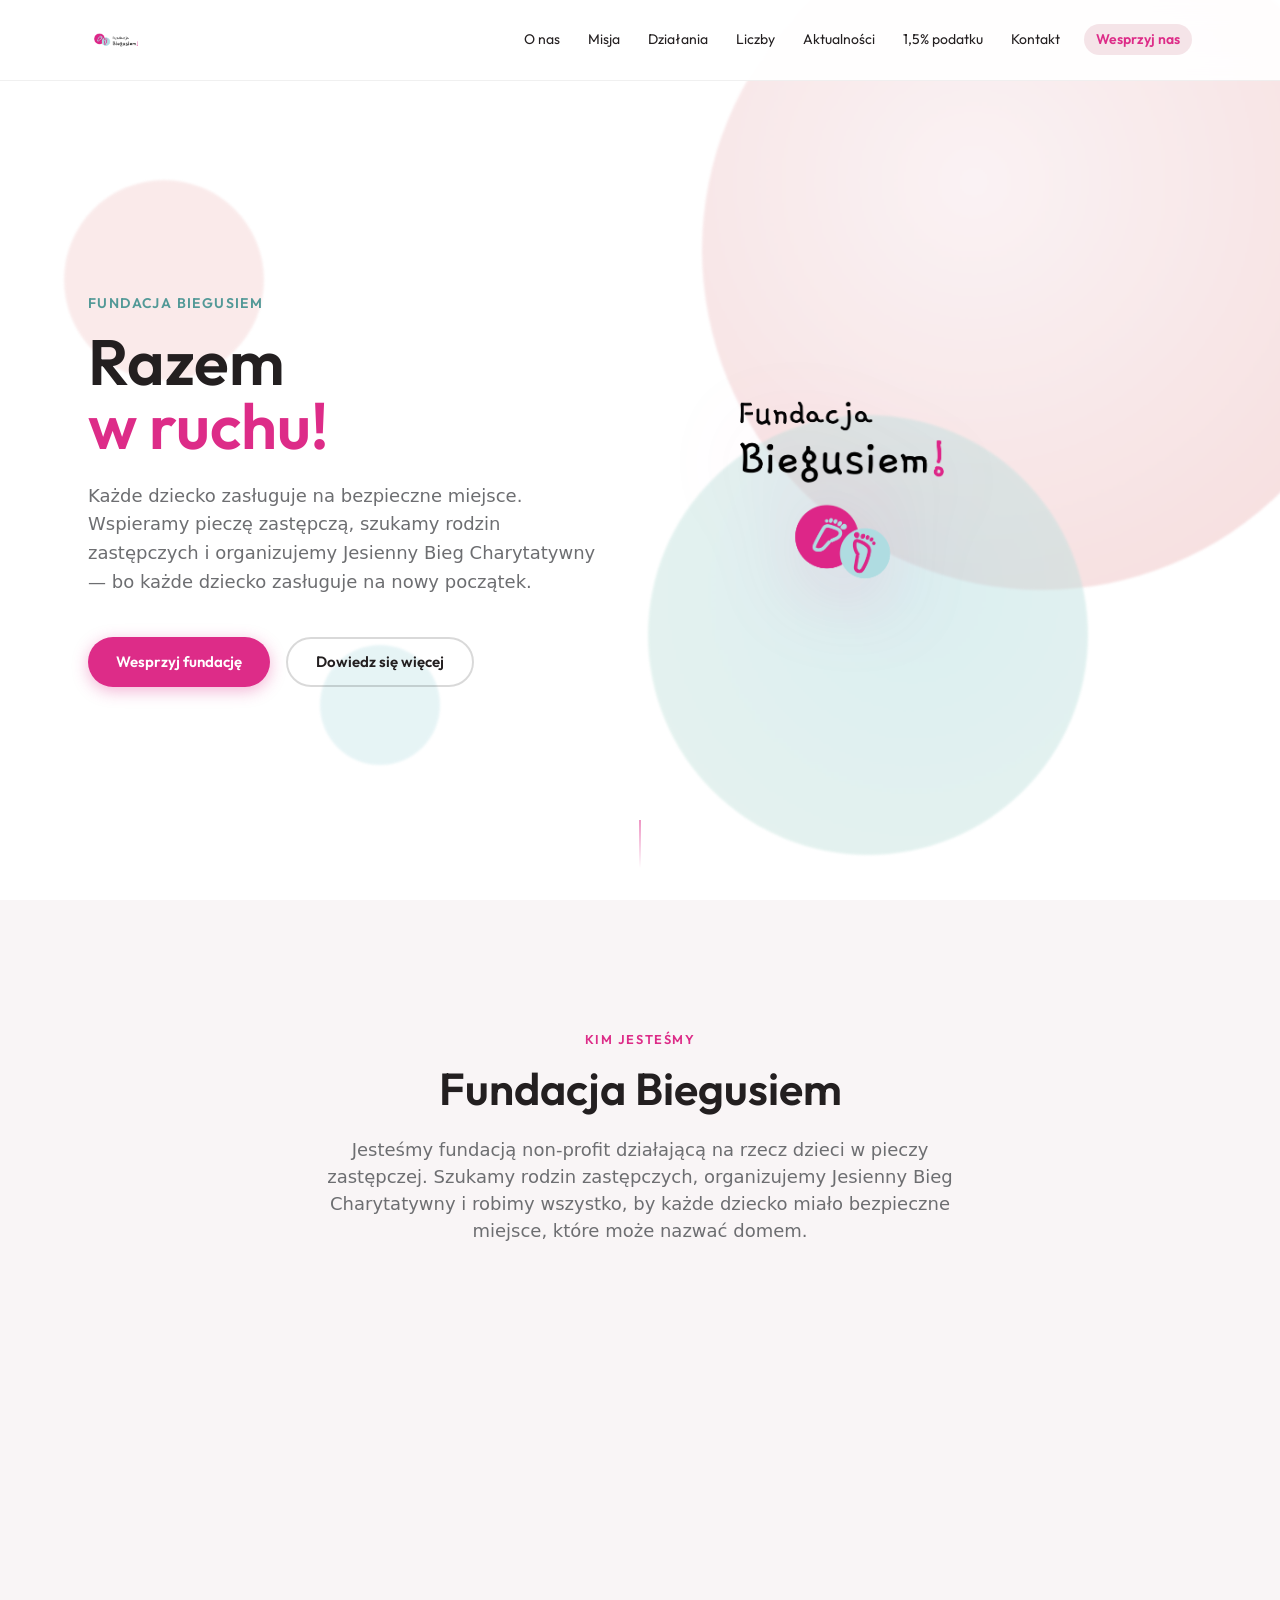
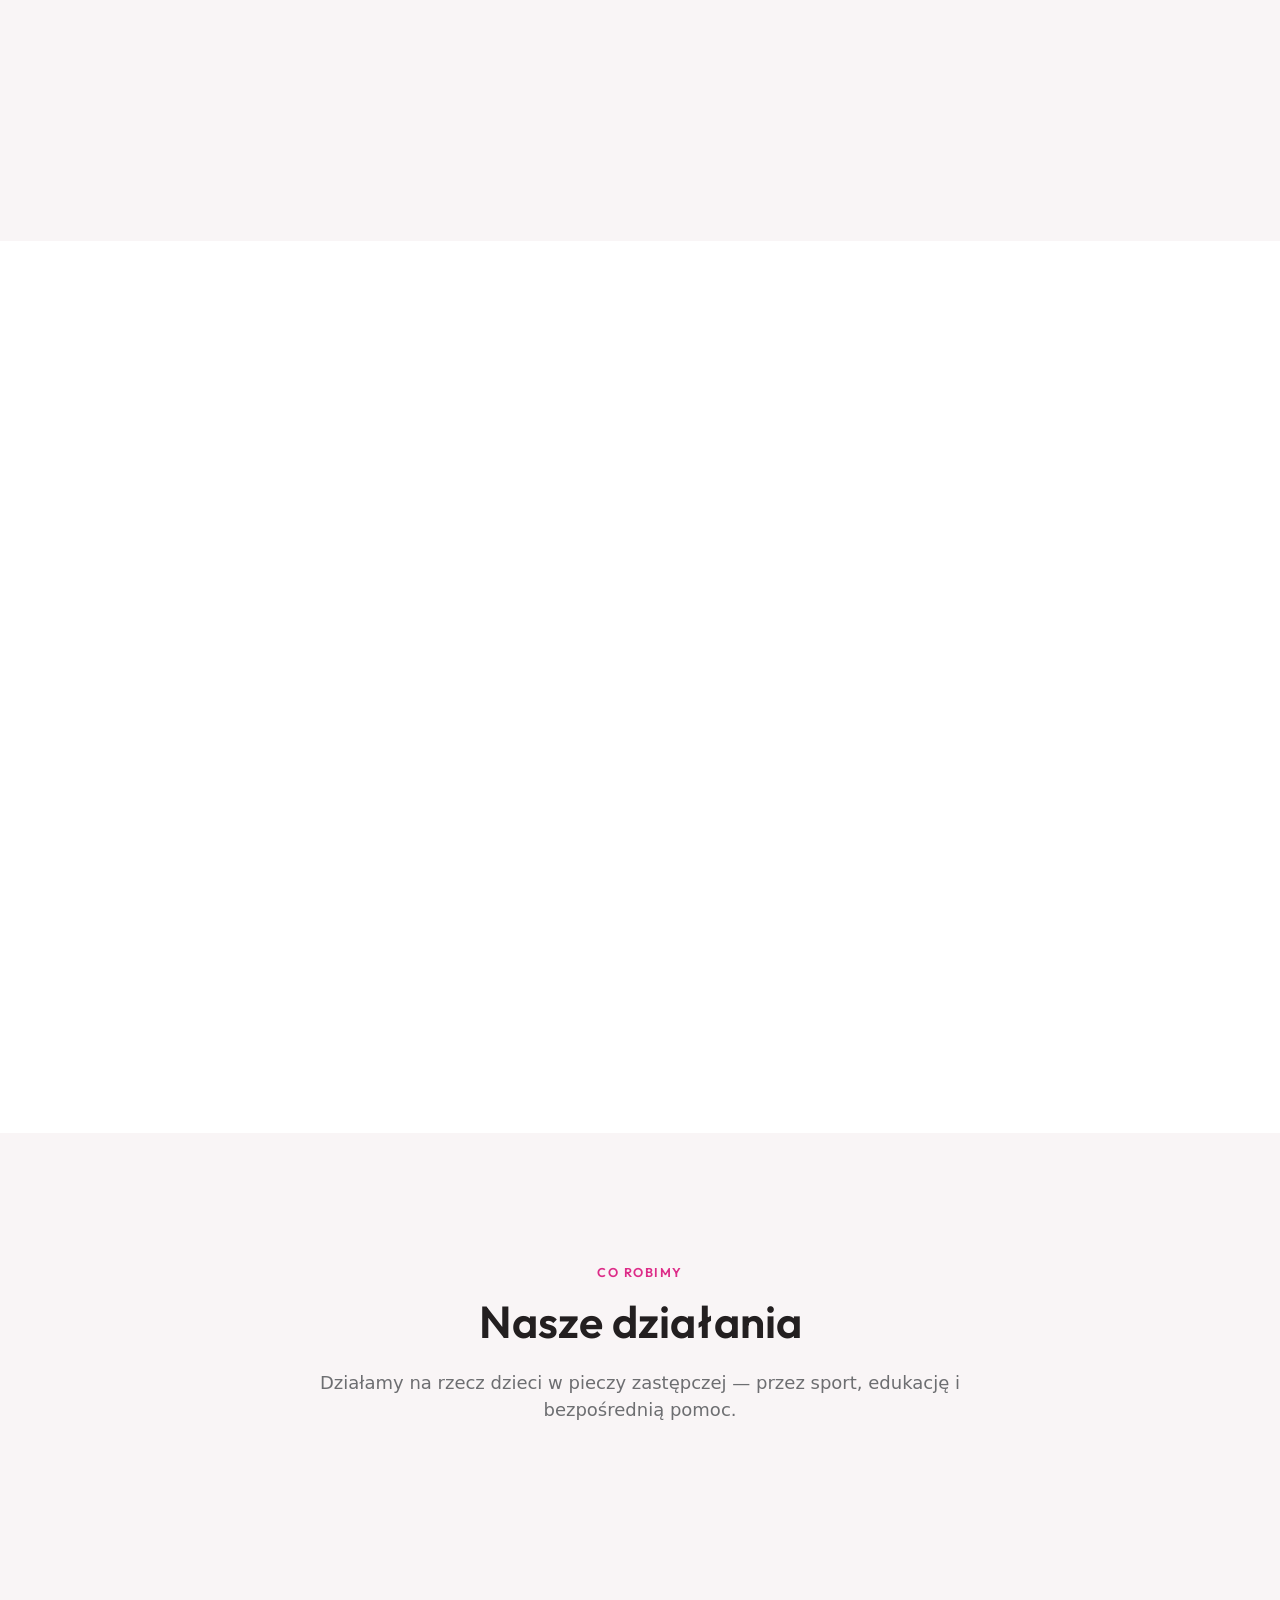
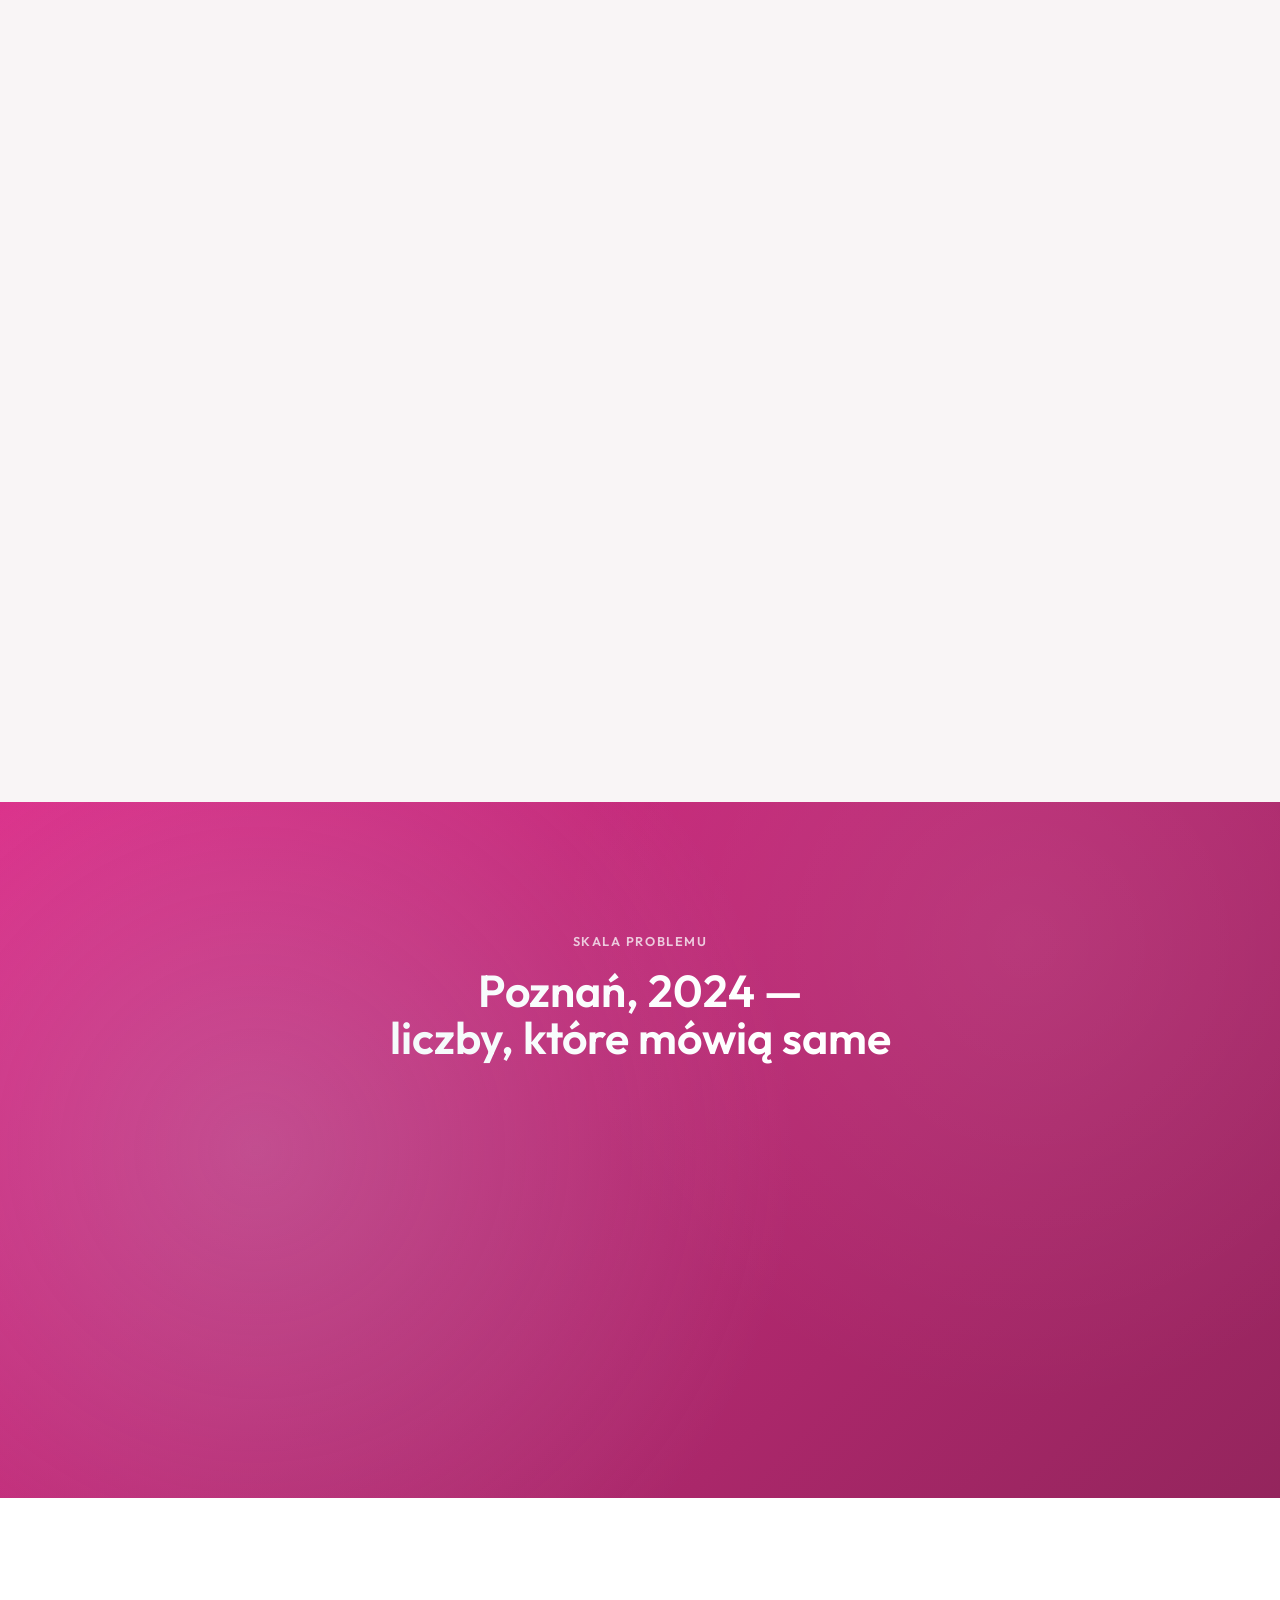
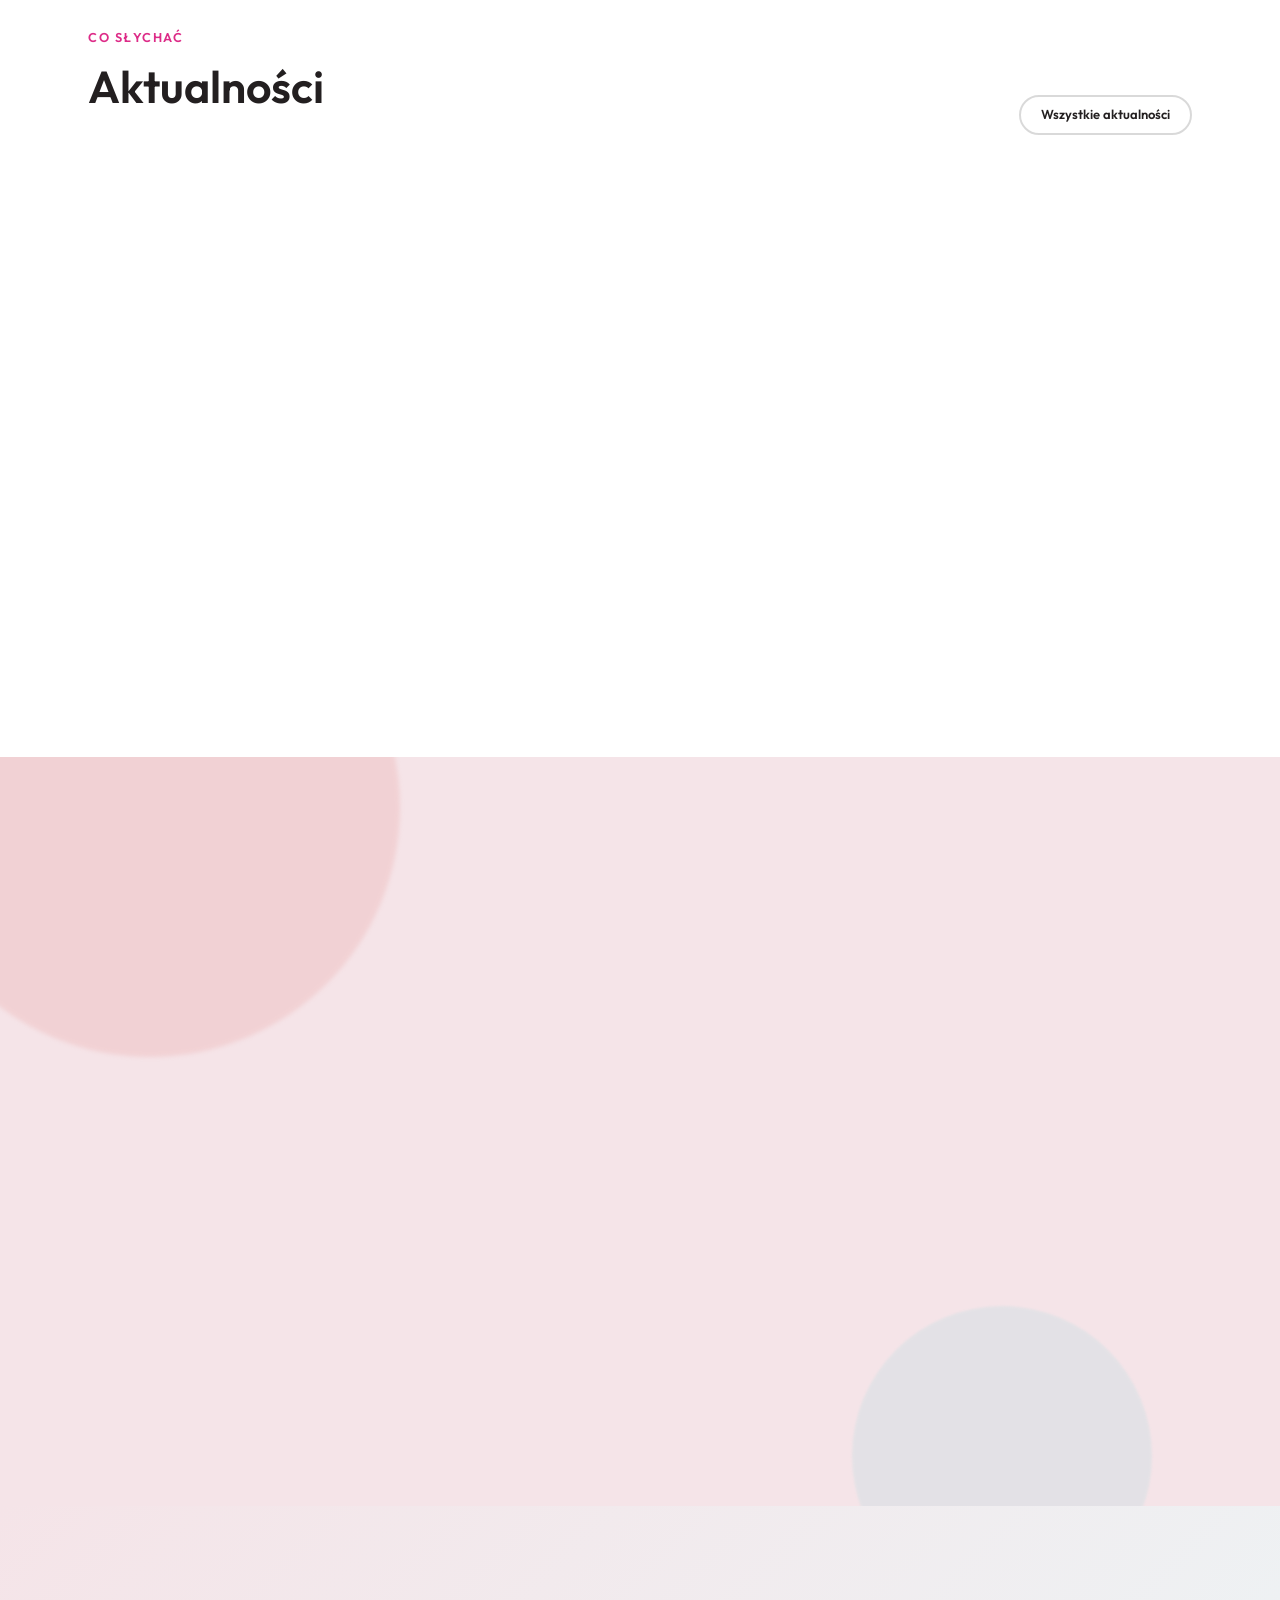
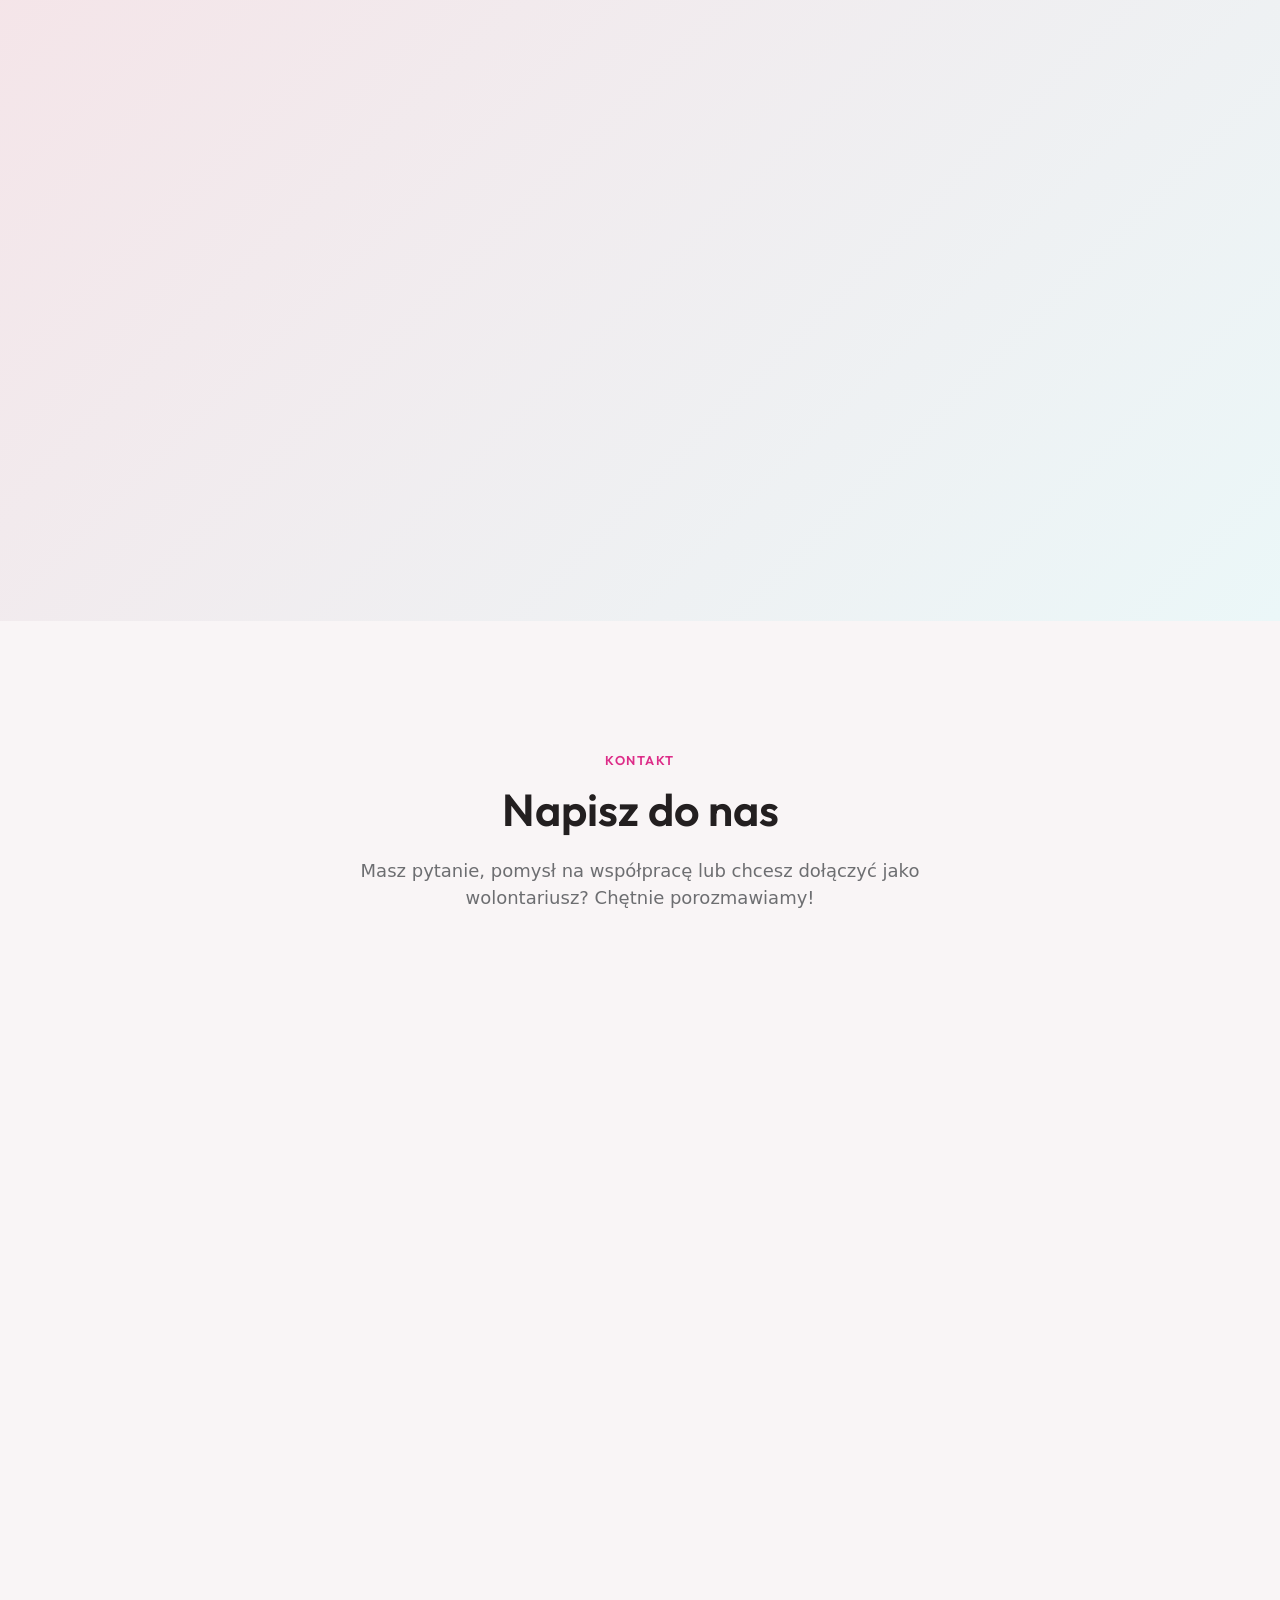
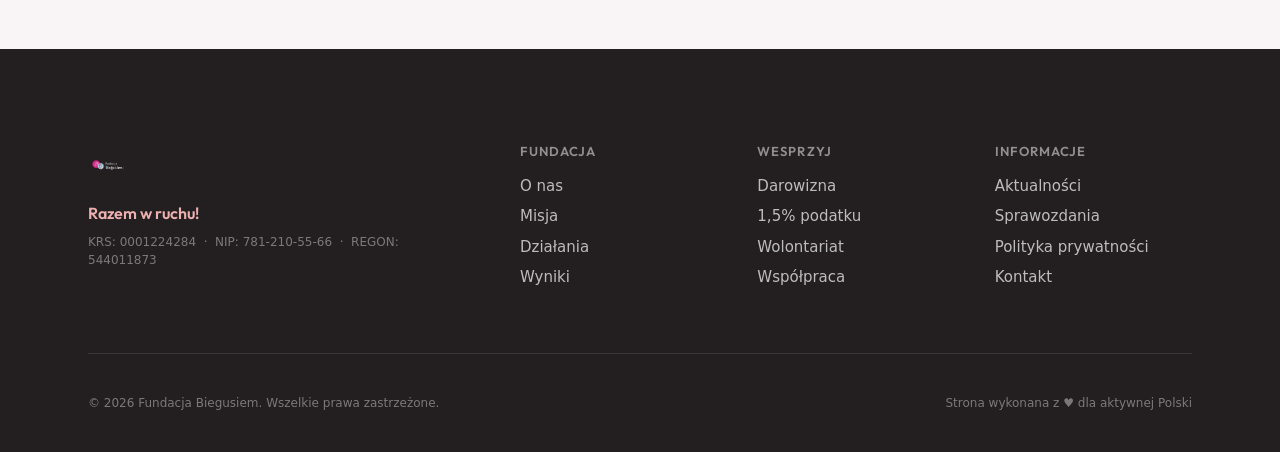
==== commit 939499b7: "feat: update website content with real foundation data - Replace generic sports content with real fo" ====
--- a/index.html
+++ b/index.html
@@ -3,7 +3,7 @@
 <head>
   <meta charset="UTF-8" />
   <meta name="viewport" content="width=device-width, initial-scale=1.0" />
-  <meta name="description" content="Fundacja Biegusiem – wspieramy aktywność, ruch i radość dzieci oraz całych rodzin. Dołącz do nas!" />
+  <meta name="description" content="Fundacja Biegusiem – wspieramy pieczę zastępczą, szukamy rodzin zastępczych i organizujemy Jesienny Bieg Charytatywny w Poznaniu. KRS: 0001224284" />
   <meta name="theme-color" content="#ECB0B0" />
   <title>Fundacja Biegusiem – Razem w ruchu!</title>
 
@@ -46,6 +46,7 @@
         <li><a href="#dzialania" class="nav__link">Działania</a></li>
         <li><a href="#liczby"   class="nav__link">Liczby</a></li>
         <li><a href="#aktualnosci" class="nav__link">Aktualności</a></li>
+        <li><a href="#podatek"  class="nav__link">1,5% podatku</a></li>
         <li><a href="#kontakt"  class="nav__link">Kontakt</a></li>
         <li>
           <a href="#wesprzej" class="nav__link nav__link--cta">Wesprzyj nas</a>
@@ -78,8 +79,9 @@
             <em class="hero__heading-em">w&nbsp;ruchu!</em>
           </h1>
           <p class="hero__lead">
-            Wierzymy, że ruch to radość. Wspieramy dzieci, rodziny i społeczności
-            w odkrywaniu aktywnego stylu życia — krok po kroku, bieg po biegu.
+            Każde dziecko zasługuje na bezpieczne miejsce. Wspieramy pieczę zastępczą,
+            szukamy rodzin zastępczych i organizujemy Jesienny Bieg Charytatywny
+            — bo każde dziecko zasługuje na nowy początek.
           </p>
           <div class="hero__actions">
             <a href="#wesprzej" class="btn btn--primary">Wesprzyj fundację</a>
@@ -118,8 +120,9 @@
             Fundacja Biegusiem
           </h2>
           <p class="section__lead">
-            Jesteśmy organizacją non-profit, która od lat łączy ludzi poprzez sport i aktywność fizyczną.
-            Nasze serce bije dla dzieci i rodzin, które chcą razem odkrywać radość z ruchu.
+            Jesteśmy fundacją non-profit działającą na rzecz dzieci w pieczy zastępczej.
+            Szukamy rodzin zastępczych, organizujemy Jesienny Bieg Charytatywny i robimy wszystko,
+            by każde dziecko miało bezpieczne miejsce, które może nazwać domem.
           </p>
         </div>
 
@@ -131,10 +134,10 @@
                 <path d="M20.84 4.61a5.5 5.5 0 0 0-7.78 0L12 5.67l-1.06-1.06a5.5 5.5 0 0 0-7.78 7.78l1.06 1.06L12 21.23l7.78-7.78 1.06-1.06a5.5 5.5 0 0 0 0-7.78z"/>
               </svg>
             </div>
-            <h3 class="o-nas__card-title">Pasja do ruchu</h3>
+            <h3 class="o-nas__card-title">Piecza zastępcza</h3>
             <p class="o-nas__card-text">
-              Sport to nie tylko zdrowie — to wspólnota, przyjaźń i radość. Tworzymy przestrzeń,
-              w której każdy może znaleźć swoje tempo i czerpać z aktywności pełnymi garściami.
+              Wspieramy dzieci w pieczy zastępczej i rodziny, które otwierają przed nimi swoje domy.
+              Prowadzimy kampanie informacyjne i pomagamy kandydatom przejść przez cały proces kwalifikacji.
             </p>
           </div>
 
@@ -147,10 +150,10 @@
                 <path d="M16 3.13a4 4 0 0 1 0 7.75"/>
               </svg>
             </div>
-            <h3 class="o-nas__card-title">Razem silniejsi</h3>
+            <h3 class="o-nas__card-title">Jesienny Bieg Charytatywny</h3>
             <p class="o-nas__card-text">
-              Budujemy lokalną społeczność aktywnych ludzi. Organizujemy bieganki, warsztaty
-              i wspólne treningi, które łączą pokolenia i tworzą prawdziwe przyjaźnie.
+              Organizujemy Jesienny Bieg Charytatywny w Poznaniu — 100% wpływów z opłat startowych
+              trafia bezpośrednio do instytucji wspierających dzieci i rodziny zastępcze.
             </p>
           </div>
 
@@ -161,10 +164,10 @@
                 <polyline points="12 6 12 12 16 14"/>
               </svg>
             </div>
-            <h3 class="o-nas__card-title">Od 2019 roku</h3>
+            <h3 class="o-nas__card-title">Poznań, 2026</h3>
             <p class="o-nas__card-text">
-              Fundacja działa nieprzerwanie od 2019 roku. W tym czasie zorganizowaliśmy setki
-              wydarzeń i dotarliśmy do tysięcy dzieci i dorosłych w całej Polsce.
+              Fundacja Biegusiem została zarejestrowana w lutym 2026 roku w Poznaniu.
+              Działamy lokalnie, ale problem pieczy zastępczej dotyczy nas wszystkich — w całej Polsce.
             </p>
           </div>
 
@@ -184,20 +187,22 @@
           <div class="misja__content reveal">
             <span class="section__tag">Nasza misja</span>
             <h2 class="section__heading" id="misja-heading">
-              Ruch jako<br />prawo każdego&nbsp;dziecka
+              Każde dziecko zasługuje<br />na bezpieczne&nbsp;miejsce
             </h2>
             <p class="misja__text">
-              Wierzymy, że dostęp do aktywnego stylu życia to nie przywilej — to prawo.
-              Dlatego działamy tam, gdzie jest największa potrzeba: w szkołach, świetlicach,
-              parkach i na ulicach. Fundacja Biegusiem tworzy programy, które są dostępne
-              dla wszystkich — niezależnie od możliwości finansowych rodziny.
+              W 2024 roku aż <strong>163 dzieci z Poznania</strong> zostało objętych pieczą zastępczą.
+              To dzieci odebrane z domów, w których zabrakło troski i podstawowego poczucia
+              bezpieczeństwa. Jednocześnie liczba rodzin zastępczych systematycznie spada —
+              w ciągu jednego roku ubyło ich ponad 60. Na koniec 2024 roku aż
+              <strong>88 dzieci wciąż czekało na dom</strong>.
             </p>
             <p class="misja__text">
-              Nasze działania opierają się na trzech filarach: <strong>edukacji ruchowej</strong>,
-              <strong>integracji społecznej</strong> i <strong>promocji zdrowego stylu życia</strong>.
-              Wszystko to robimy z radością, energią i sercem.
+              Miasto podejmuje szereg działań, ale realna skala potrzeb rośnie szybciej,
+              niż system jest w stanie zareagować. Dlatego powstała Fundacja Biegusiem —
+              by szukać rodzin zastępczych, edukować i działać. Bo każde dziecko,
+              niezależnie od swojej historii, powinno mieć szansę na nowy początek.
             </p>
-            <a href="#dzialania" class="btn btn--primary">Poznaj nasze działania</a>
+            <a href="#dzialania" class="btn btn--primary">Jak działamy?</a>
           </div>
 
           <div class="misja__visual reveal" aria-hidden="true">
@@ -211,9 +216,9 @@
                 />
               </div>
               <!-- Floating tags -->
-              <div class="misja__tag misja__tag--1">🏃 Ruch to radość</div>
-              <div class="misja__tag misja__tag--2">💙 Dla każdego</div>
-              <div class="misja__tag misja__tag--3">🌿 Razem silniejsi</div>
+              <div class="misja__tag misja__tag--1">🏠 Bezpieczny dom</div>
+              <div class="misja__tag misja__tag--2">💙 Dla każdego dziecka</div>
+              <div class="misja__tag misja__tag--3">🤝 Razem działamy</div>
             </div>
           </div>
 
@@ -232,7 +237,7 @@
           <span class="section__tag">Co robimy</span>
           <h2 class="section__heading" id="dzialania-heading">Nasze działania</h2>
           <p class="section__lead">
-            Każde z naszych działań ma jeden cel — sprawić, żeby ruch był radością, a nie obowiązkiem.
+            Działamy na rzecz dzieci w pieczy zastępczej — przez sport, edukację i bezpośrednią pomoc.
           </p>
         </div>
 
@@ -241,23 +246,28 @@
           <article class="dzialania__item reveal">
             <div class="dzialania__item-bg dzialania__item-bg--pink"></div>
             <div class="dzialania__item-content">
-              <span class="dzialania__item-emoji" aria-hidden="true">🏅</span>
-              <h3 class="dzialania__item-title">Biegi i zawody</h3>
+              <span class="dzialania__item-emoji" aria-hidden="true">🏃</span>
+              <h3 class="dzialania__item-title">Jesienny Bieg Charytatywny</h3>
               <p class="dzialania__item-text">
-                Organizujemy biegi rodzinne, zawody dla dzieci i aktywne pikniki sportowe.
-                Liczy się udział, radość i wspólna meta — nie wynik.
+                Organizujemy coroczny Jesienny Bieg Charytatywny w Poznaniu.
+                <strong>100% wpływów z opłat startowych</strong> trafia do instytucji
+                wspierających dzieci i rodziny zastępcze.
               </p>
+              <a href="https://jesiennybieg.pl" target="_blank" rel="noopener noreferrer" class="dzialania__item-link">
+                Dowiedz się więcej →
+              </a>
             </div>
           </article>
 
           <article class="dzialania__item reveal">
             <div class="dzialania__item-bg dzialania__item-bg--blue"></div>
             <div class="dzialania__item-content">
-              <span class="dzialania__item-emoji" aria-hidden="true">🎒</span>
-              <h3 class="dzialania__item-title">Programy szkolne</h3>
+              <span class="dzialania__item-emoji" aria-hidden="true">👨‍👩‍👧‍👦</span>
+              <h3 class="dzialania__item-title">Poszukiwanie rodzin zastępczych</h3>
               <p class="dzialania__item-text">
-                Wchodzimy do szkół z warsztatami o aktywności fizycznej, zdrowym odżywianiu
-                i dbaniu o swoje ciało — w ciekawy, angażujący sposób.
+                Prowadzimy kampanie informacyjne i edukacyjne, które pomagają znaleźć
+                kandydatów gotowych otworzyć swój dom dla dziecka potrzebującego opieki.
+                Rodzicielstwo zastępcze to nie adopcja — to tymczasowy dom, który zmienia wszystko.
               </p>
             </div>
           </article>
@@ -265,11 +275,12 @@
           <article class="dzialania__item reveal">
             <div class="dzialania__item-bg dzialania__item-bg--teal"></div>
             <div class="dzialania__item-content">
-              <span class="dzialania__item-emoji" aria-hidden="true">🌳</span>
-              <h3 class="dzialania__item-title">Aktywne świetlice</h3>
+              <span class="dzialania__item-emoji" aria-hidden="true">🎒</span>
+              <h3 class="dzialania__item-title">Wyprawki na dobry start</h3>
               <p class="dzialania__item-text">
-                We współpracy ze świetlicami tworzymy stałe programy ruchowe dla dzieci
-                ze środowisk, które potrzebują wsparcia najbardziej.
+                Zapewniamy wyprawki dla dzieci trafiających do pieczy zastępczej —
+                podstawowe artykuły szkolne, odzież i inne niezbędne rzeczy,
+                by każde dziecko mogło zacząć nowy rozdział z poczuciem godności.
               </p>
             </div>
           </article>
@@ -277,36 +288,22 @@
           <article class="dzialania__item reveal">
             <div class="dzialania__item-bg dzialania__item-bg--navy"></div>
             <div class="dzialania__item-content">
-              <span class="dzialania__item-emoji" aria-hidden="true">👨‍👩‍👧‍👦</span>
-              <h3 class="dzialania__item-title">Biegi rodzinne</h3>
+              <span class="dzialania__item-emoji" aria-hidden="true">📱</span>
+              <h3 class="dzialania__item-title">Bądź z nami w kontakcie</h3>
               <p class="dzialania__item-text">
-                Sport jako czas razem — nasze biegi rodzinne integrują całe rodziny,
-                budują wspomnienia i pokazują, że aktywność to frajda dla każdego wieku.
+                Śledź nas w mediach społecznościowych — publikujemy aktualności o biegu,
+                historiach rodzin zastępczych i naszych działaniach.
               </p>
-            </div>
-          </article>
-
-          <article class="dzialania__item reveal">
-            <div class="dzialania__item-bg dzialania__item-bg--rose"></div>
-            <div class="dzialania__item-content">
-              <span class="dzialania__item-emoji" aria-hidden="true">📚</span>
-              <h3 class="dzialania__item-title">Edukacja zdrowotna</h3>
-              <p class="dzialania__item-text">
-                Publikujemy materiały edukacyjne, prowadzimy webinary i szkolenia
-                dla rodziców, nauczycieli i wychowawców na temat aktywnego stylu życia.
-              </p>
-            </div>
-          </article>
-
-          <article class="dzialania__item reveal">
-            <div class="dzialania__item-bg dzialania__item-bg--green"></div>
-            <div class="dzialania__item-content">
-              <span class="dzialania__item-emoji" aria-hidden="true">🤝</span>
-              <h3 class="dzialania__item-title">Partnerstwa</h3>
-              <p class="dzialania__item-text">
-                Budujemy sieć lokalnych partnerów — samorządów, firm i organizacji —
-                którzy wspólnie z nami tworzą aktywną Polskę dla dzieci.
-              </p>
+              <div class="dzialania__socials">
+                <a href="#" class="dzialania__social-btn" aria-label="Facebook Fundacji Biegusiem" target="_blank" rel="noopener noreferrer">
+                  <svg width="18" height="18" viewBox="0 0 24 24" fill="currentColor" aria-hidden="true"><path d="M18 2h-3a5 5 0 0 0-5 5v3H7v4h3v8h4v-8h3l1-4h-4V7a1 1 0 0 1 1-1h3z"/></svg>
+                  Facebook
+                </a>
+                <a href="#" class="dzialania__social-btn" aria-label="Instagram Fundacji Biegusiem" target="_blank" rel="noopener noreferrer">
+                  <svg width="18" height="18" viewBox="0 0 24 24" fill="none" stroke="currentColor" stroke-width="2" stroke-linecap="round" stroke-linejoin="round" aria-hidden="true"><rect x="2" y="2" width="20" height="20" rx="5" ry="5"/><path d="M16 11.37A4 4 0 1 1 12.63 8 4 4 0 0 1 16 11.37z"/><line x1="17.5" y1="6.5" x2="17.51" y2="6.5"/></svg>
+                  Instagram
+                </a>
+              </div>
             </div>
           </article>
 
@@ -322,32 +319,32 @@
       <div class="container">
 
         <div class="section__header section__header--center">
-          <span class="section__tag section__tag--light">Nasze liczby</span>
+          <span class="section__tag section__tag--light">Skala problemu</span>
           <h2 class="section__heading section__heading--light" id="liczby-heading">
-            Razem robimy<br />prawdziwą różnicę
+            Poznań, 2024 —<br />liczby, które mówią&nbsp;same
           </h2>
         </div>
 
         <div class="liczby__grid">
 
           <div class="liczby__item reveal">
-            <span class="liczby__number" data-target="12000" data-suffix="+">0</span>
-            <span class="liczby__label">dzieci objętych programami</span>
+            <span class="liczby__number" data-target="163" data-suffix="">0</span>
+            <span class="liczby__label">dzieci objętych pieczą zastępczą w Poznaniu</span>
           </div>
 
           <div class="liczby__item reveal">
-            <span class="liczby__number" data-target="380" data-suffix="+">0</span>
-            <span class="liczby__label">zorganizowanych wydarzeń</span>
+            <span class="liczby__number" data-target="88" data-suffix="">0</span>
+            <span class="liczby__label">dzieci czekało na dom na koniec 2024 r.</span>
           </div>
 
           <div class="liczby__item reveal">
-            <span class="liczby__number" data-target="47" data-suffix="">0</span>
-            <span class="liczby__label">miast i miejscowości</span>
+            <span class="liczby__number" data-target="391" data-suffix="">0</span>
+            <span class="liczby__label">rodzin zastępczych w Poznaniu (2025)</span>
           </div>
 
           <div class="liczby__item reveal">
-            <span class="liczby__number" data-target="850" data-suffix="+">0</span>
-            <span class="liczby__label">wolontariuszy w Polsce</span>
+            <span class="liczby__number" data-target="100" data-suffix="%">0</span>
+            <span class="liczby__label">wpisowego z biegu trafia na pomoc dzieciom</span>
           </div>
 
         </div>
@@ -460,9 +457,9 @@
               Twoja pomoc<br />zmienia świat
             </h2>
             <p class="wesprzej__text">
-              Każda złotówka, którą przekazujesz, trafia bezpośrednio do dzieci —
-              na sprzęt sportowy, organizację wydarzeń i programy edukacyjne.
-              Działamy transparentnie i z pasją.
+              Każda złotówka trafia bezpośrednio na pomoc dzieciom w pieczy zastępczej —
+              na wyprawki, organizację Jesiennego Biegu i działania edukacyjne.
+              Działamy transparentnie, a nasze dane są publiczne w KRS.
             </p>
 
             <div class="wesprzej__amounts">
@@ -474,11 +471,11 @@
 
             <div class="wesprzej__actions">
               <a href="#" class="btn btn--primary">Przekaż darowiznę</a>
-              <a href="#" class="btn btn--outline-dark">1% podatku</a>
+              <a href="#podatek" class="btn btn--outline-dark">1,5% podatku</a>
             </div>
 
             <p class="wesprzej__note">
-              🔒 Bezpieczna płatność &nbsp;·&nbsp; KRS: 0000000000 &nbsp;·&nbsp; Fundacja Biegusiem
+              🔒 KRS: 0001224284 &nbsp;·&nbsp; NIP: 781-210-55-66 &nbsp;·&nbsp; Fundacja Biegusiem
             </p>
           </div>
 
@@ -491,7 +488,7 @@
                 <span>20 zł</span>
               </div>
               <div>
-                <strong>funduje sprzęt</strong> do ćwiczeń dla jednego dziecka na miesiąc
+                <strong>to część wyprawki</strong> dla dziecka trafiającego pod pieczę zastępczą
               </div>
             </div>
 
@@ -500,7 +497,7 @@
                 <span>50 zł</span>
               </div>
               <div>
-                <strong>pokrywa koszt warsztatu</strong> dla grupy 5 dzieci ze świetlicy
+                <strong>pokrywa wpisowe</strong> dla dziecka i rodzica zastępczego na Jesienny Bieg
               </div>
             </div>
 
@@ -509,7 +506,7 @@
                 <span>100 zł</span>
               </div>
               <div>
-                <strong>finansuje start dziecka</strong> w rodzinnym biegu z opłatą wpisową
+                <strong>finansuje materiały</strong> kampanii informacyjnej o pieczy zastępczej
               </div>
             </div>
 
@@ -518,8 +515,55 @@
                 <span>♥</span>
               </div>
               <div>
-                <strong>Twoje imię</strong> pojawi się w galerii darczyńców fundacji
-              </div>
+                <strong>każda kwota się liczy</strong> — i pomaga realnie zmieniać czyjeś dzieciństwo
+              </div>
+            </div>
+          </div>
+
+        </div>
+
+      </div>
+    </section>
+
+    <!-- ============================================================
+         1,5% PODATKU
+    ============================================================ -->
+    <section class="section podatek" id="podatek" aria-labelledby="podatek-heading">
+      <div class="container">
+
+        <div class="podatek__layout">
+
+          <div class="podatek__content reveal">
+            <span class="section__tag">Bez dodatkowego kosztu</span>
+            <h2 class="section__heading" id="podatek-heading">
+              Przekaż&nbsp;1,5%<br />swojego podatku
+            </h2>
+            <p class="podatek__text">
+              Rozliczając PIT, możesz przekazać 1,5% podatku na rzecz Fundacji Biegusiem.
+              To nic nie kosztuje — to pieniądze, które i tak trafiłyby do budżetu państwa.
+              Teraz możesz zdecydować, że pomogą konkretnym dzieciom.
+            </p>
+            <div class="podatek__krs-box">
+              <div class="podatek__krs-row">
+                <span class="podatek__krs-label">KRS</span>
+                <strong class="podatek__krs-value">0001224284</strong>
+              </div>
+              <div class="podatek__krs-row">
+                <span class="podatek__krs-label">Nazwa organizacji</span>
+                <strong class="podatek__krs-value">Fundacja Biegusiem</strong>
+              </div>
+            </div>
+            <p class="podatek__note">
+              Podaj powyższy numer KRS w swoim zeznaniu podatkowym (PIT-37, PIT-36 lub przez e-PIT).
+              <!-- Treść z plakatu — uzupełnij dodatkowe informacje tu -->
+            </p>
+          </div>
+
+          <div class="podatek__visual reveal" aria-hidden="true">
+            <div class="podatek__badge">
+              <span class="podatek__badge-percent">1,5%</span>
+              <span class="podatek__badge-label">Twojego podatku</span>
+              <span class="podatek__badge-arrow">→ dzieciom</span>
             </div>
           </div>
 
@@ -639,7 +683,21 @@
               </div>
               <div>
                 <strong>Siedziba</strong>
-                <span>ul. Sportowa 1, 00-000 Warszawa</span>
+                <span>Cetniewska 17, 60-446 Poznań</span>
+              </div>
+            </div>
+
+            <div class="kontakt__detail">
+              <div class="kontakt__detail-icon" aria-hidden="true">
+                <svg width="22" height="22" viewBox="0 0 24 24" fill="none" stroke="currentColor" stroke-width="1.8" stroke-linecap="round" stroke-linejoin="round">
+                  <rect x="2" y="7" width="20" height="14" rx="2" ry="2"/><path d="M16 21V5a2 2 0 0 0-2-2h-4a2 2 0 0 0-2 2v16"/>
+                </svg>
+              </div>
+              <div>
+                <strong>Dane rejestrowe</strong>
+                <span>KRS: 0001224284</span>
+                <span>NIP: 781-210-55-66</span>
+                <span>REGON: 544011873</span>
               </div>
             </div>
 
@@ -690,7 +748,7 @@
             />
           </a>
           <p class="footer__tagline">Razem w ruchu!</p>
-          <p class="footer__krs">KRS: 0000000000 &nbsp;·&nbsp; NIP: 000-000-00-00</p>
+          <p class="footer__krs">KRS: 0001224284 &nbsp;·&nbsp; NIP: 781-210-55-66 &nbsp;·&nbsp; REGON: 544011873</p>
         </div>
 
         <nav class="footer__nav" aria-label="Nawigacja stopki">
@@ -708,7 +766,7 @@
             <h4 class="footer__col-title">Wesprzyj</h4>
             <ul role="list">
               <li><a href="#wesprzej">Darowizna</a></li>
-              <li><a href="#wesprzej">1% podatku</a></li>
+              <li><a href="#podatek">1,5% podatku</a></li>
               <li><a href="#">Wolontariat</a></li>
               <li><a href="#">Współpraca</a></li>
             </ul>
--- a/css/style.css
+++ b/css/style.css
@@ -86,7 +86,7 @@
 
 html {
   scroll-behavior: smooth;
-  scroll-padding-top: 80px;
+  scroll-padding-top: 88px;
   -webkit-text-size-adjust: 100%;
 }
 
@@ -276,14 +276,14 @@
   display: flex;
   align-items: center;
   justify-content: space-between;
-  height: 72px;
+  height: 80px;
   gap: var(--space-md);
 }
 
 .nav__logo-img {
-  height: 42px;
+  height: 56px;
   width: auto;
-  max-width: 160px;
+  max-width: 220px;
   object-fit: contain;
   display: block;
   transition: opacity var(--dur-fast);
@@ -367,7 +367,7 @@
   position: relative;
   background: var(--color-white);
   overflow: hidden;
-  padding-top: 72px; /* header height */
+  padding-top: 80px; /* header height */
 }
 
 /* Decorative background circles (inspired by brand sygnet) */
@@ -1488,3 +1488,146 @@
 }
 
 .skip-link:focus { top: 0; }
+
+/* ----------------------------------------------------------------
+   20. DZIAŁANIA — link i social buttons (nowe)
+   ---------------------------------------------------------------- */
+.dzialania__item-link {
+  display: inline-block;
+  margin-top: 0.75rem;
+  color: var(--color-prancing-pony);
+  font-weight: 600;
+  font-size: 0.9rem;
+  text-decoration: none;
+  transition: opacity var(--dur-fast);
+}
+.dzialania__item-link:hover { opacity: 0.7; }
+
+.dzialania__socials {
+  display: flex;
+  flex-wrap: wrap;
+  gap: 0.5rem;
+  margin-top: 1rem;
+}
+.dzialania__social-btn {
+  display: inline-flex;
+  align-items: center;
+  gap: 0.4rem;
+  padding: 0.45rem 0.9rem;
+  background: var(--color-soft-rose);
+  color: var(--color-beetroot);
+  border-radius: var(--radius-full);
+  font-size: 0.85rem;
+  font-weight: 600;
+  text-decoration: none;
+  transition: background var(--dur-fast), color var(--dur-fast);
+}
+.dzialania__social-btn:hover {
+  background: var(--color-prancing-pony);
+  color: var(--color-white);
+}
+
+/* ----------------------------------------------------------------
+   21. KONTAKT — multi-line dane rejestrowe
+   ---------------------------------------------------------------- */
+.kontakt__detail div span {
+  display: block;
+  color: var(--color-gray-text);
+  font-size: 0.9rem;
+  line-height: 1.6;
+}
+
+/* ----------------------------------------------------------------
+   22. SEKCJA 1,5% PODATKU
+   ---------------------------------------------------------------- */
+.podatek {
+  background: linear-gradient(135deg, var(--color-soft-rose) 0%, #EBF7F8 100%);
+}
+
+.podatek__layout {
+  display: grid;
+  grid-template-columns: 1fr 1fr;
+  gap: 4rem;
+  align-items: center;
+}
+
+@media (max-width: 768px) {
+  .podatek__layout { grid-template-columns: 1fr; gap: 2.5rem; }
+}
+
+.podatek__text {
+  color: var(--color-gray-text);
+  line-height: 1.75;
+  margin-bottom: 1.5rem;
+}
+
+.podatek__krs-box {
+  background: var(--color-white);
+  border: 2px solid var(--color-blushed);
+  border-radius: var(--radius-md);
+  padding: 1.25rem 1.5rem;
+  margin-bottom: 1rem;
+}
+
+.podatek__krs-row {
+  display: flex;
+  justify-content: space-between;
+  align-items: center;
+  padding: 0.35rem 0;
+  border-bottom: 1px solid var(--color-soft-rose);
+}
+.podatek__krs-row:last-child { border-bottom: none; }
+
+.podatek__krs-label {
+  color: var(--color-gray-text);
+  font-size: 0.85rem;
+}
+.podatek__krs-value {
+  color: var(--color-black);
+  font-size: 1rem;
+}
+
+.podatek__note {
+  font-size: 0.85rem;
+  color: var(--color-gray-text);
+  line-height: 1.6;
+}
+
+.podatek__visual {
+  display: flex;
+  justify-content: center;
+}
+
+.podatek__badge {
+  display: flex;
+  flex-direction: column;
+  align-items: center;
+  justify-content: center;
+  width: 220px;
+  height: 220px;
+  border-radius: 50%;
+  background: var(--color-prancing-pony);
+  color: var(--color-white);
+  text-align: center;
+  box-shadow: 0 12px 40px rgba(221, 44, 136, 0.3);
+}
+
+.podatek__badge-percent {
+  font-family: var(--font-heading);
+  font-size: 2.8rem;
+  font-weight: 700;
+  line-height: 1;
+}
+.podatek__badge-label {
+  font-size: 0.85rem;
+  opacity: 0.85;
+  margin-top: 0.25rem;
+}
+.podatek__badge-arrow {
+  font-size: 0.9rem;
+  font-weight: 600;
+  margin-top: 0.5rem;
+  background: rgba(255,255,255,0.2);
+  padding: 0.2rem 0.7rem;
+  border-radius: var(--radius-full);
+}
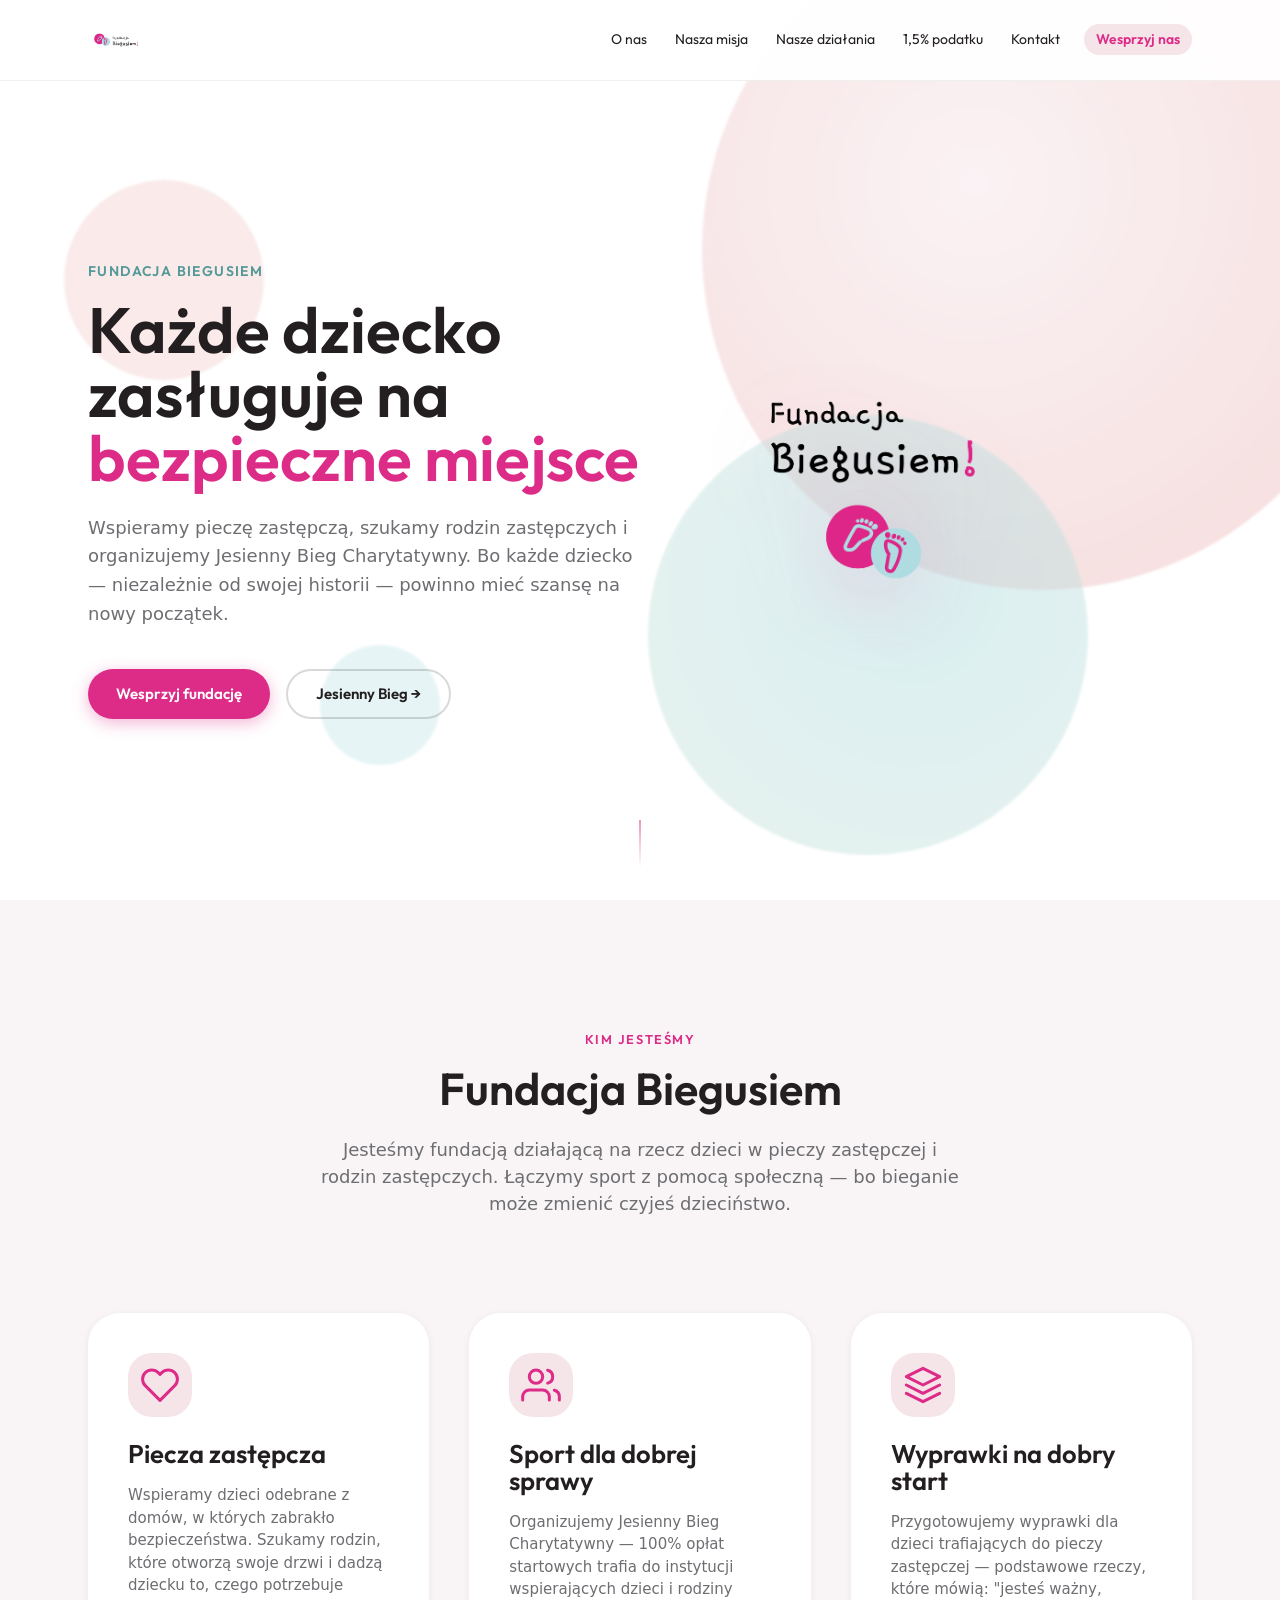
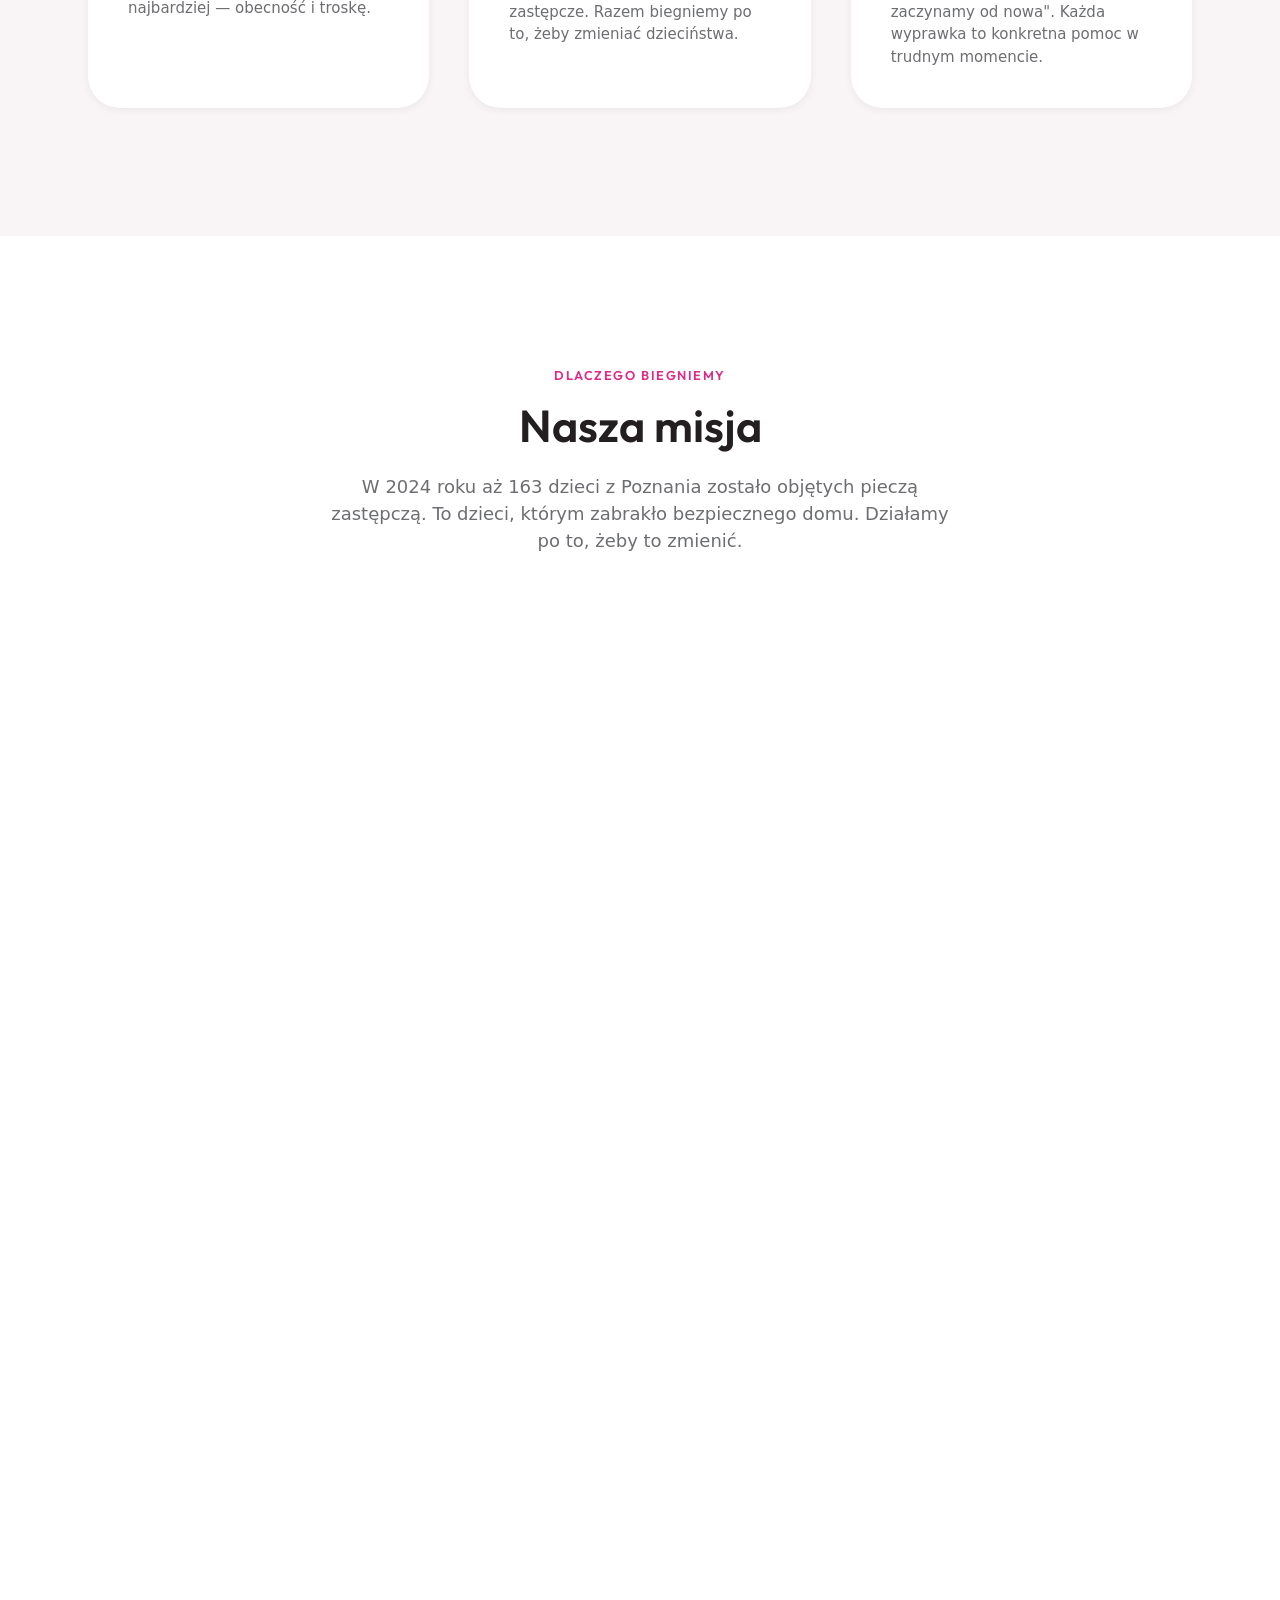
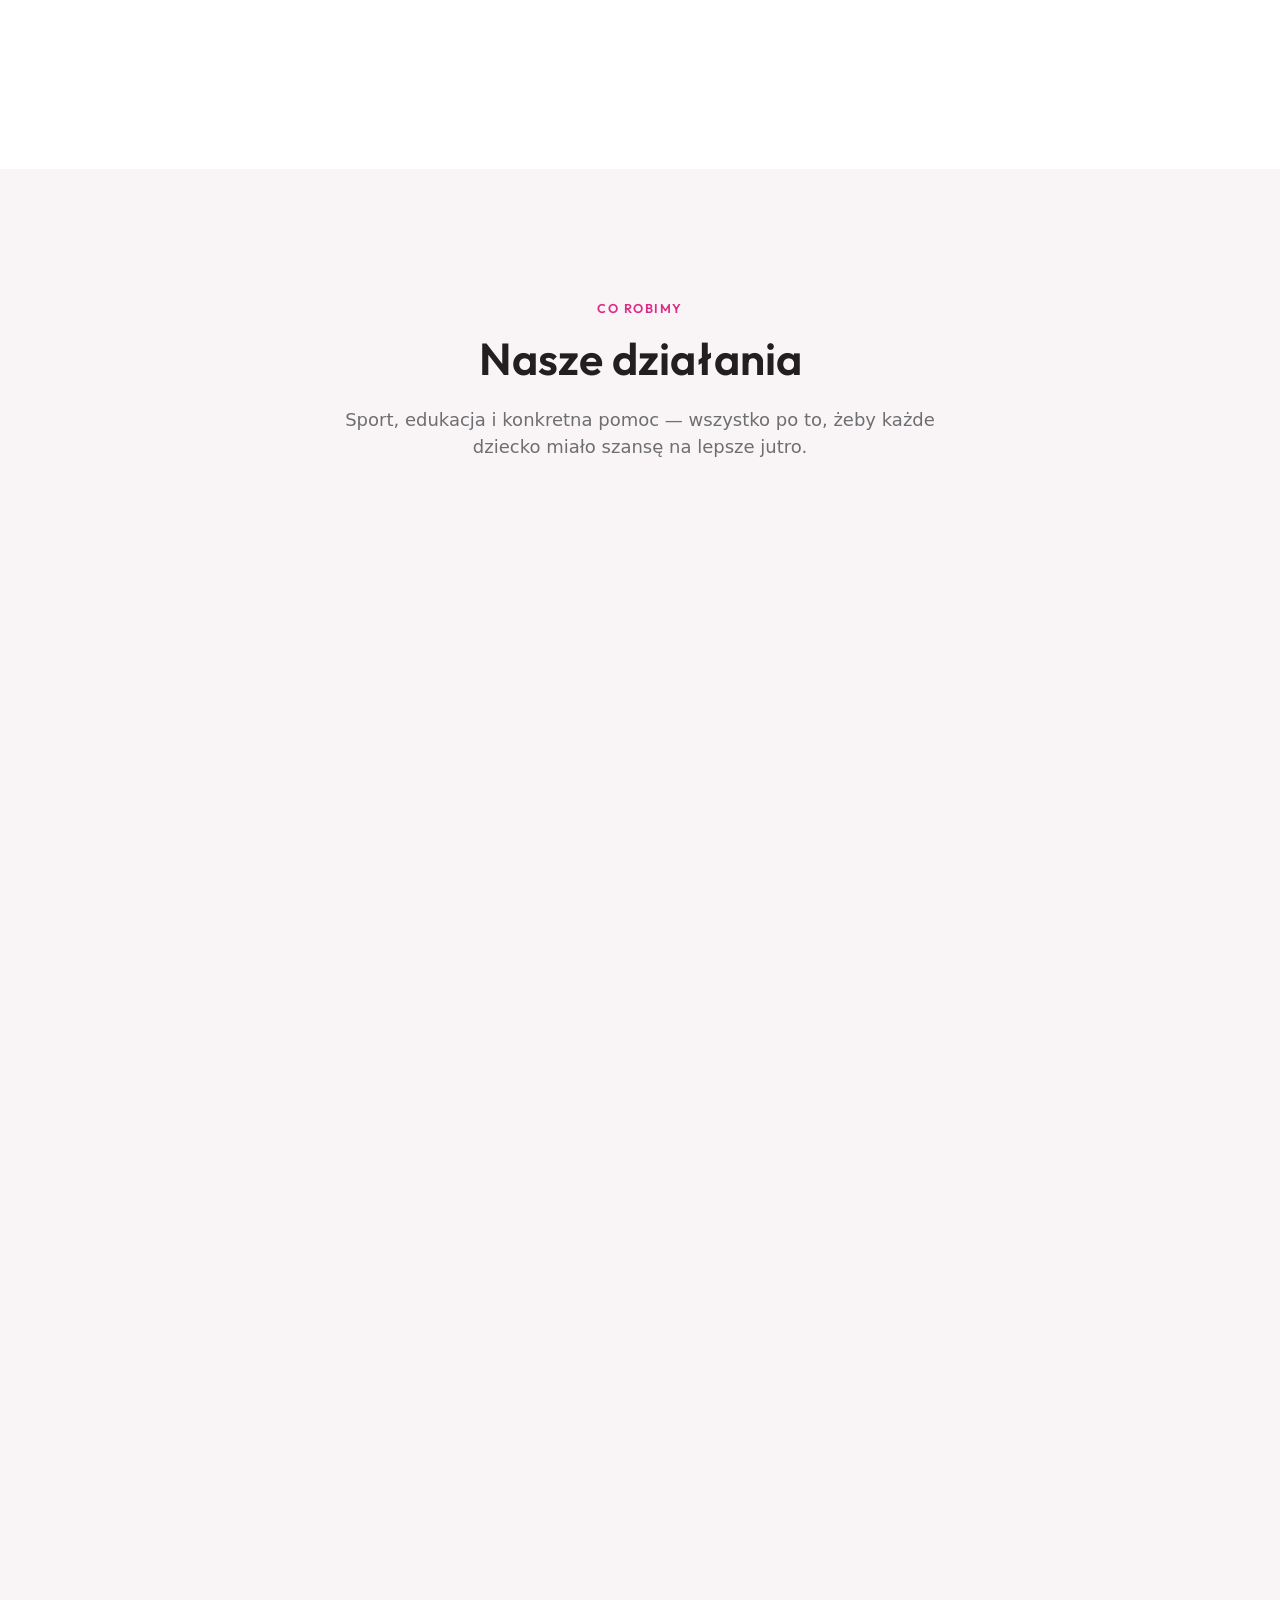
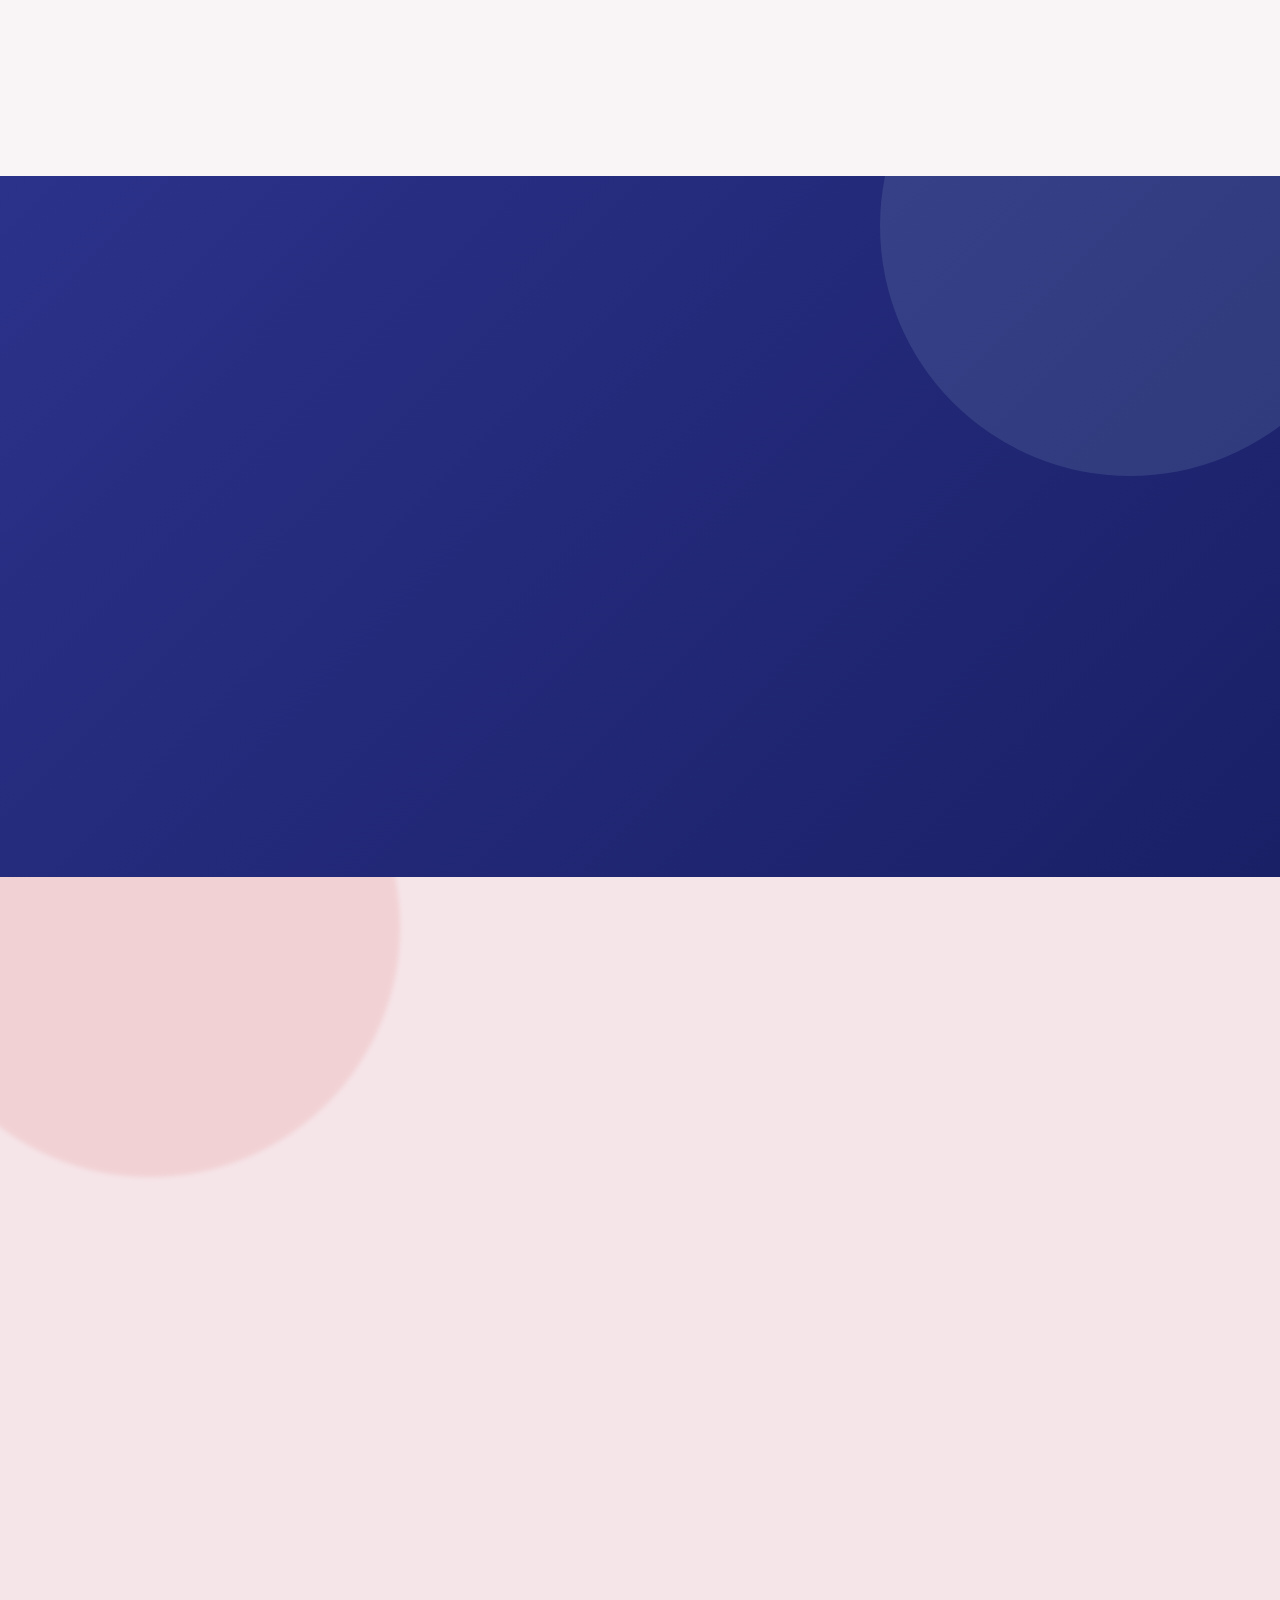
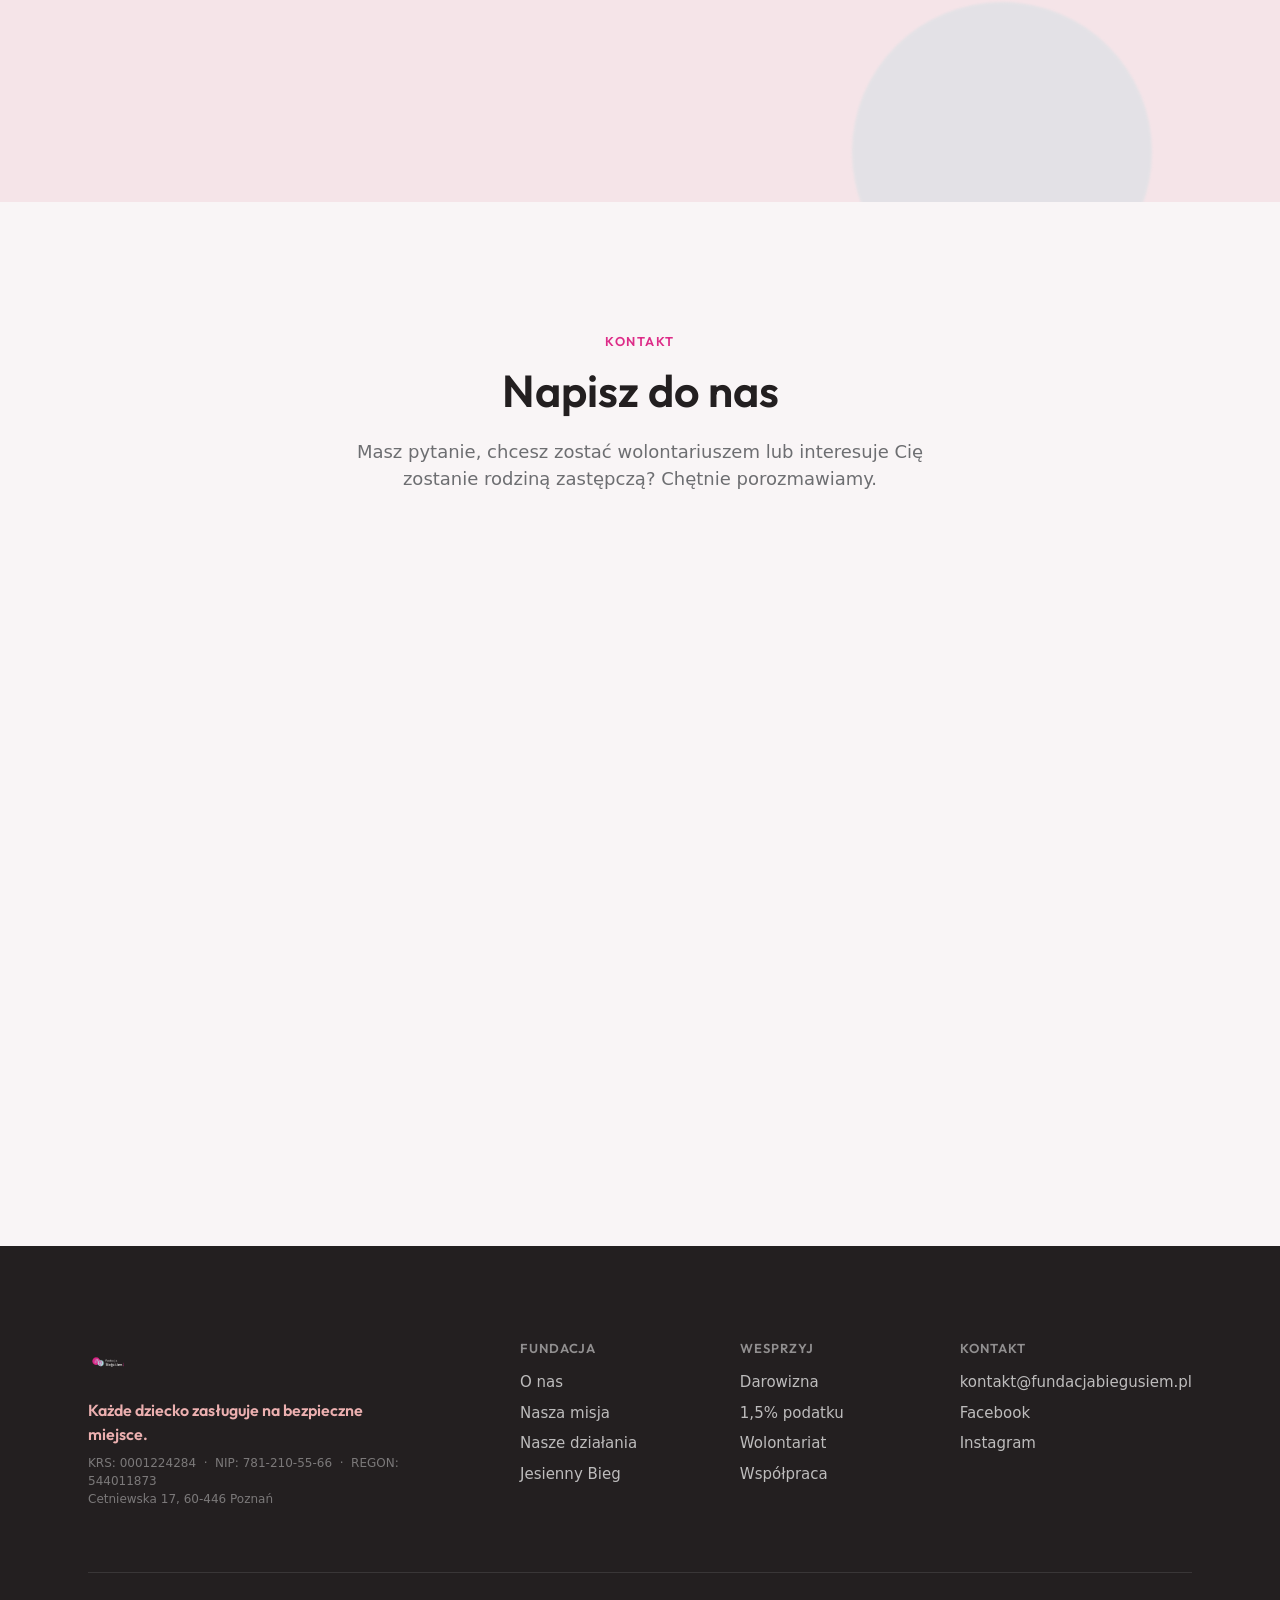
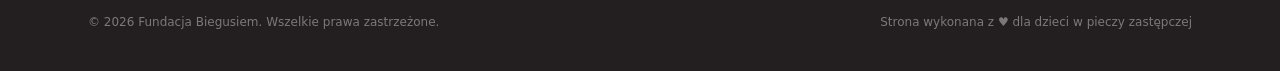
==== commit 41918ad0: "feat: update website content with real foundation data - Nasza misja: real content from jesiennybieg" ====
--- a/index.html
+++ b/index.html
@@ -5,127 +5,90 @@
   <meta name="viewport" content="width=device-width, initial-scale=1.0" />
   <meta name="description" content="Fundacja Biegusiem – wspieramy pieczę zastępczą, szukamy rodzin zastępczych i organizujemy Jesienny Bieg Charytatywny w Poznaniu. KRS: 0001224284" />
   <meta name="theme-color" content="#ECB0B0" />
-  <title>Fundacja Biegusiem – Razem w ruchu!</title>
-
-  <!-- Outfit z Google Fonts (nagłówki) -->
+  <title>Fundacja Biegusiem – Każde dziecko zasługuje na bezpieczne miejsce</title>
+
   <link rel="preconnect" href="https://fonts.googleapis.com" />
   <link rel="preconnect" href="https://fonts.gstatic.com" crossorigin />
   <link href="https://fonts.googleapis.com/css2?family=Outfit:wght@300;400;600;700&display=swap" rel="stylesheet" />
-
-  <!-- Ikony Heroicons via CDN (lekkie SVG) -->
   <link rel="stylesheet" href="css/style.css" />
 </head>
 <body>
   <a href="#main-content" class="skip-link">Przejdź do treści</a>
 
-  <!-- ============================================================
-       NAWIGACJA
-  ============================================================ -->
+  <!-- NAV -->
   <header class="site-header" id="site-header" role="banner">
     <nav class="nav container" aria-label="Nawigacja główna">
-
       <a href="#hero" class="nav__logo" aria-label="Fundacja Biegusiem – strona główna">
-        <img
-          src="assets/img/logo-light.png"
-          alt="Fundacja Biegusiem – logo"
-          class="nav__logo-img"
-          width="160"
-          height="49"
-        />
+        <img src="assets/img/logo-light.png" alt="Fundacja Biegusiem" class="nav__logo-img" width="160" height="49" />
       </a>
-
       <button class="nav__toggle" id="nav-toggle" aria-expanded="false" aria-controls="nav-menu" aria-label="Otwórz menu">
         <span class="nav__toggle-bar"></span>
         <span class="nav__toggle-bar"></span>
         <span class="nav__toggle-bar"></span>
       </button>
-
       <ul class="nav__menu" id="nav-menu" role="list">
-        <li><a href="#o-nas"    class="nav__link">O nas</a></li>
-        <li><a href="#misja"    class="nav__link">Misja</a></li>
-        <li><a href="#dzialania" class="nav__link">Działania</a></li>
-        <li><a href="#liczby"   class="nav__link">Liczby</a></li>
-        <li><a href="#aktualnosci" class="nav__link">Aktualności</a></li>
-        <li><a href="#podatek"  class="nav__link">1,5% podatku</a></li>
-        <li><a href="#kontakt"  class="nav__link">Kontakt</a></li>
-        <li>
-          <a href="#wesprzej" class="nav__link nav__link--cta">Wesprzyj nas</a>
-        </li>
+        <li><a href="#o-nas"      class="nav__link">O nas</a></li>
+        <li><a href="#misja"      class="nav__link">Nasza misja</a></li>
+        <li><a href="#dzialania"  class="nav__link">Nasze działania</a></li>
+        <li><a href="#podatek"    class="nav__link">1,5% podatku</a></li>
+        <li><a href="#kontakt"    class="nav__link">Kontakt</a></li>
+        <li><a href="#wesprzej"   class="nav__link nav__link--cta">Wesprzyj nas</a></li>
       </ul>
-
     </nav>
   </header>
 
   <main id="main-content">
 
-    <!-- ============================================================
-         HERO
-    ============================================================ -->
+    <!-- ============================================================ HERO -->
     <section class="hero" id="hero" aria-label="Sekcja główna">
-
-      <!-- Dekoracyjne koła w tle (z sygnetu brandowego) -->
       <div class="hero__bg-circles" aria-hidden="true">
         <span class="hero__circle hero__circle--pink"></span>
         <span class="hero__circle hero__circle--blue"></span>
         <span class="hero__circle hero__circle--sm-pink"></span>
         <span class="hero__circle hero__circle--sm-blue"></span>
       </div>
-
       <div class="container hero__content">
         <div class="hero__text">
           <p class="hero__eyebrow">Fundacja Biegusiem</p>
           <h1 class="hero__heading">
-            Razem<br />
-            <em class="hero__heading-em">w&nbsp;ruchu!</em>
+            Każde dziecko<br />
+            zasługuje na<br />
+            <em class="hero__heading-em">bezpieczne&nbsp;miejsce</em>
           </h1>
           <p class="hero__lead">
-            Każde dziecko zasługuje na bezpieczne miejsce. Wspieramy pieczę zastępczą,
-            szukamy rodzin zastępczych i organizujemy Jesienny Bieg Charytatywny
-            — bo każde dziecko zasługuje na nowy początek.
+            Wspieramy pieczę zastępczą, szukamy rodzin zastępczych
+            i organizujemy Jesienny Bieg Charytatywny.
+            Bo każde dziecko — niezależnie od swojej historii —
+            powinno mieć szansę na nowy początek.
           </p>
           <div class="hero__actions">
-            <a href="#wesprzej" class="btn btn--primary">Wesprzyj fundację</a>
-            <a href="#o-nas"    class="btn btn--ghost">Dowiedz się więcej</a>
-          </div>
-        </div>
-
+            <a href="#wesprzej"                          class="btn btn--primary">Wesprzyj fundację</a>
+            <a href="https://jesiennybieg.pl" target="_blank" rel="noopener" class="btn btn--ghost">Jesienny Bieg →</a>
+          </div>
+        </div>
         <div class="hero__visual" aria-hidden="true">
           <div class="hero__logo-wrap">
-            <img
-              src="assets/img/logo-vertical.png"
-              alt=""
-              class="hero__logo-img"
-              width="340"
-            />
-          </div>
-        </div>
-      </div>
-
-      <!-- Scroll indicator -->
+            <img src="assets/img/logo-vertical.png" alt="" class="hero__logo-img" width="340" />
+          </div>
+        </div>
+      </div>
       <div class="hero__scroll" aria-hidden="true">
         <span class="hero__scroll-line"></span>
       </div>
-
     </section>
 
-    <!-- ============================================================
-         O NAS
-    ============================================================ -->
+    <!-- ============================================================ O NAS -->
     <section class="section o-nas" id="o-nas" aria-labelledby="o-nas-heading">
       <div class="container">
-
         <div class="section__header section__header--center">
           <span class="section__tag">Kim jesteśmy</span>
-          <h2 class="section__heading" id="o-nas-heading">
-            Fundacja Biegusiem
-          </h2>
+          <h2 class="section__heading" id="o-nas-heading">Fundacja Biegusiem</h2>
           <p class="section__lead">
-            Jesteśmy fundacją non-profit działającą na rzecz dzieci w pieczy zastępczej.
-            Szukamy rodzin zastępczych, organizujemy Jesienny Bieg Charytatywny i robimy wszystko,
-            by każde dziecko miało bezpieczne miejsce, które może nazwać domem.
+            Jesteśmy fundacją działającą na rzecz dzieci w pieczy zastępczej
+            i rodzin zastępczych. Łączymy sport z pomocą społeczną —
+            bo bieganie może zmienić czyjeś dzieciństwo.
           </p>
         </div>
-
         <div class="o-nas__grid">
 
           <div class="o-nas__card reveal">
@@ -136,8 +99,9 @@
             </div>
             <h3 class="o-nas__card-title">Piecza zastępcza</h3>
             <p class="o-nas__card-text">
-              Wspieramy dzieci w pieczy zastępczej i rodziny, które otwierają przed nimi swoje domy.
-              Prowadzimy kampanie informacyjne i pomagamy kandydatom przejść przez cały proces kwalifikacji.
+              Wspieramy dzieci odebrane z domów, w których zabrakło bezpieczeństwa.
+              Szukamy rodzin, które otworzą swoje drzwi i dadzą dziecku to,
+              czego potrzebuje najbardziej — obecność i troskę.
             </p>
           </div>
 
@@ -150,240 +114,237 @@
                 <path d="M16 3.13a4 4 0 0 1 0 7.75"/>
               </svg>
             </div>
-            <h3 class="o-nas__card-title">Jesienny Bieg Charytatywny</h3>
+            <h3 class="o-nas__card-title">Sport dla dobrej sprawy</h3>
             <p class="o-nas__card-text">
-              Organizujemy Jesienny Bieg Charytatywny w Poznaniu — 100% wpływów z opłat startowych
-              trafia bezpośrednio do instytucji wspierających dzieci i rodziny zastępcze.
+              Organizujemy Jesienny Bieg Charytatywny — 100% opłat startowych
+              trafia do instytucji wspierających dzieci i rodziny zastępcze.
+              Razem biegniemy po to, żeby zmieniać dzieciństwa.
             </p>
           </div>
 
           <div class="o-nas__card reveal">
             <div class="o-nas__card-icon" aria-hidden="true">
               <svg width="40" height="40" viewBox="0 0 24 24" fill="none" stroke="currentColor" stroke-width="1.8" stroke-linecap="round" stroke-linejoin="round">
-                <circle cx="12" cy="12" r="10"/>
-                <polyline points="12 6 12 12 16 14"/>
+                <path d="M12 2L2 7l10 5 10-5-10-5z"/>
+                <path d="M2 17l10 5 10-5"/>
+                <path d="M2 12l10 5 10-5"/>
               </svg>
             </div>
-            <h3 class="o-nas__card-title">Poznań, 2026</h3>
+            <h3 class="o-nas__card-title">Wyprawki na dobry start</h3>
             <p class="o-nas__card-text">
-              Fundacja Biegusiem została zarejestrowana w lutym 2026 roku w Poznaniu.
-              Działamy lokalnie, ale problem pieczy zastępczej dotyczy nas wszystkich — w całej Polsce.
-            </p>
-          </div>
-
-        </div>
-
+              Przygotowujemy wyprawki dla dzieci trafiających do pieczy zastępczej —
+              podstawowe rzeczy, które mówią: "jesteś ważny, zaczynamy od nowa".
+              Każda wyprawka to konkretna pomoc w trudnym momencie.
+            </p>
+          </div>
+
+        </div>
       </div>
     </section>
 
-    <!-- ============================================================
-         MISJA
-    ============================================================ -->
+    <!-- ============================================================ MISJA -->
     <section class="section misja" id="misja" aria-labelledby="misja-heading">
       <div class="container">
 
+        <div class="section__header section__header--center">
+          <span class="section__tag">Dlaczego biegniemy</span>
+          <h2 class="section__heading" id="misja-heading">Nasza misja</h2>
+          <p class="section__lead">
+            W 2024 roku aż 163 dzieci z Poznania zostało objętych pieczą zastępczą.
+            To dzieci, którym zabrakło bezpiecznego domu. Działamy po to, żeby to zmienić.
+          </p>
+        </div>
+
+        <!-- Statystyki -->
+        <div class="misja__stats reveal">
+          <div class="misja__stat">
+            <span class="misja__stat-number">163</span>
+            <span class="misja__stat-label">dzieci objętych pieczą zastępczą w Poznaniu w 2024 r.</span>
+          </div>
+          <div class="misja__stat">
+            <span class="misja__stat-number">−64</span>
+            <span class="misja__stat-label">rodzin zastępczych ubyło w ciągu jednego roku (z 455 do 391)</span>
+          </div>
+          <div class="misja__stat">
+            <span class="misja__stat-number">88</span>
+            <span class="misja__stat-label">dzieci czekało na dom na koniec 2024 roku</span>
+          </div>
+        </div>
+
+        <!-- Treść misji -->
         <div class="misja__layout">
-
           <div class="misja__content reveal">
-            <span class="section__tag">Nasza misja</span>
-            <h2 class="section__heading" id="misja-heading">
-              Każde dziecko zasługuje<br />na bezpieczne&nbsp;miejsce
-            </h2>
+            <h3 class="misja__subtitle">Czym jest rodzina zastępcza?</h3>
             <p class="misja__text">
-              W 2024 roku aż <strong>163 dzieci z Poznania</strong> zostało objętych pieczą zastępczą.
-              To dzieci odebrane z domów, w których zabrakło troski i podstawowego poczucia
-              bezpieczeństwa. Jednocześnie liczba rodzin zastępczych systematycznie spada —
-              w ciągu jednego roku ubyło ich ponad 60. Na koniec 2024 roku aż
-              <strong>88 dzieci wciąż czekało na dom</strong>.
+              To nie adopcja. To tymczasowy dom, który daje dziecku bezpieczeństwo
+              i szansę na normalność. Gdy dziecko nie może pozostać ze swoimi
+              biologicznymi rodzicami, trafia do pieczy zastępczej — pod opiekę,
+              która zapewnia mu stabilność i wsparcie rozwojowe.
             </p>
             <p class="misja__text">
-              Miasto podejmuje szereg działań, ale realna skala potrzeb rośnie szybciej,
-              niż system jest w stanie zareagować. Dlatego powstała Fundacja Biegusiem —
-              by szukać rodzin zastępczych, edukować i działać. Bo każde dziecko,
-              niezależnie od swojej historii, powinno mieć szansę na nowy początek.
-            </p>
-            <a href="#dzialania" class="btn btn--primary">Jak działamy?</a>
+              Rodzina zastępcza nie zmienia nazwiska, ale zmienia wszystko.
+              Daje dziecku to, czego najbardziej potrzebuje:
+              <strong>obecność, troskę i poczucie, że nie jest już samo.</strong>
+            </p>
+
+            <h3 class="misja__subtitle">Jak możesz pomóc?</h3>
+            <ul class="misja__list">
+              <li>
+                <span class="misja__list-icon">🏅</span>
+                <span>Weź udział w <a href="https://jesiennybieg.pl" target="_blank" rel="noopener">Jesiennym Biegu Charytatywnym</a> — 100% wpisowego trafia na pomoc dzieciom</span>
+              </li>
+              <li>
+                <span class="misja__list-icon">💙</span>
+                <span>Przekaż darowiznę lub 1,5% podatku na nasze działania</span>
+              </li>
+              <li>
+                <span class="misja__list-icon">📢</span>
+                <span>Powiedz o nas dalej — jedno udostępnienie może trafić do kogoś, kto zostanie rodziną zastępczą</span>
+              </li>
+              <li>
+                <span class="misja__list-icon">🏠</span>
+                <span>Zostań rodziną zastępczą — jeśli czujesz gotowość, skontaktuj się z nami</span>
+              </li>
+            </ul>
+
+            <a href="#wesprzej" class="btn btn--primary">Wesprzyj fundację</a>
           </div>
 
           <div class="misja__visual reveal" aria-hidden="true">
             <div class="misja__blob">
               <div class="misja__blob-inner">
-                <img
-                  src="assets/img/sygnet.png"
-                  alt=""
-                  class="misja__sygnet"
-                  width="200"
-                />
+                <img src="assets/img/sygnet.png" alt="" class="misja__sygnet" width="200" />
               </div>
-              <!-- Floating tags -->
-              <div class="misja__tag misja__tag--1">🏠 Bezpieczny dom</div>
-              <div class="misja__tag misja__tag--2">💙 Dla każdego dziecka</div>
-              <div class="misja__tag misja__tag--3">🤝 Razem działamy</div>
-            </div>
-          </div>
-
+              <div class="misja__tag misja__tag--1">🏃 100% wpisowego dla dzieci</div>
+              <div class="misja__tag misja__tag--2">💙 Rodziny zastępcze</div>
+              <div class="misja__tag misja__tag--3">🌿 Poznań i cała Polska</div>
+            </div>
+          </div>
         </div>
 
       </div>
     </section>
 
-    <!-- ============================================================
-         DZIAŁANIA
-    ============================================================ -->
+    <!-- ============================================================ DZIAŁANIA -->
     <section class="section dzialania" id="dzialania" aria-labelledby="dzialania-heading">
       <div class="container">
-
         <div class="section__header section__header--center">
           <span class="section__tag">Co robimy</span>
           <h2 class="section__heading" id="dzialania-heading">Nasze działania</h2>
           <p class="section__lead">
-            Działamy na rzecz dzieci w pieczy zastępczej — przez sport, edukację i bezpośrednią pomoc.
+            Sport, edukacja i konkretna pomoc — wszystko po to, żeby każde dziecko
+            miało szansę na lepsze jutro.
           </p>
         </div>
 
         <div class="dzialania__grid">
 
-          <article class="dzialania__item reveal">
+          <!-- 1. Jesienny Bieg -->
+          <article class="dzialania__item dzialania__item--featured reveal">
             <div class="dzialania__item-bg dzialania__item-bg--pink"></div>
             <div class="dzialania__item-content">
-              <span class="dzialania__item-emoji" aria-hidden="true">🏃</span>
+              <span class="dzialania__item-emoji" aria-hidden="true">🏅</span>
               <h3 class="dzialania__item-title">Jesienny Bieg Charytatywny</h3>
               <p class="dzialania__item-text">
-                Organizujemy coroczny Jesienny Bieg Charytatywny w Poznaniu.
-                <strong>100% wpływów z opłat startowych</strong> trafia do instytucji
-                wspierających dzieci i rodziny zastępcze.
+                Nasz flagowy projekt — coroczny bieg charytatywny w Poznaniu,
+                z którego <strong>100% opłat startowych</strong> trafia bezpośrednio
+                do instytucji wspierających dzieci w pieczy zastępczej.
+                Liczy się udział i wspólna meta.
               </p>
-              <a href="https://jesiennybieg.pl" target="_blank" rel="noopener noreferrer" class="dzialania__item-link">
-                Dowiedz się więcej →
+              <a href="https://jesiennybieg.pl" target="_blank" rel="noopener" class="dzialania__item-link">
+                Odwiedź jesiennybieg.pl
+                <svg width="16" height="16" viewBox="0 0 24 24" fill="none" stroke="currentColor" stroke-width="2.5" stroke-linecap="round" stroke-linejoin="round" aria-hidden="true">
+                  <line x1="5" y1="12" x2="19" y2="12"/><polyline points="12 5 19 12 12 19"/>
+                </svg>
               </a>
             </div>
           </article>
 
+          <!-- 2. Wyprawki -->
           <article class="dzialania__item reveal">
             <div class="dzialania__item-bg dzialania__item-bg--blue"></div>
-            <div class="dzialania__item-content">
-              <span class="dzialania__item-emoji" aria-hidden="true">👨‍👩‍👧‍👦</span>
-              <h3 class="dzialania__item-title">Poszukiwanie rodzin zastępczych</h3>
-              <p class="dzialania__item-text">
-                Prowadzimy kampanie informacyjne i edukacyjne, które pomagają znaleźć
-                kandydatów gotowych otworzyć swój dom dla dziecka potrzebującego opieki.
-                Rodzicielstwo zastępcze to nie adopcja — to tymczasowy dom, który zmienia wszystko.
-              </p>
-            </div>
-          </article>
-
-          <article class="dzialania__item reveal">
-            <div class="dzialania__item-bg dzialania__item-bg--teal"></div>
             <div class="dzialania__item-content">
               <span class="dzialania__item-emoji" aria-hidden="true">🎒</span>
               <h3 class="dzialania__item-title">Wyprawki na dobry start</h3>
               <p class="dzialania__item-text">
-                Zapewniamy wyprawki dla dzieci trafiających do pieczy zastępczej —
-                podstawowe artykuły szkolne, odzież i inne niezbędne rzeczy,
-                by każde dziecko mogło zacząć nowy rozdział z poczuciem godności.
+                Przygotowujemy wyprawki dla dzieci trafiających do pieczy zastępczej.
+                Podstawowe rzeczy codziennego użytku, które mówią dziecku:
+                "jesteś ważny, zaczynamy od nowa".
               </p>
             </div>
           </article>
 
+          <!-- 3. Wsparcie rodzin -->
+          <article class="dzialania__item reveal">
+            <div class="dzialania__item-bg dzialania__item-bg--teal"></div>
+            <div class="dzialania__item-content">
+              <span class="dzialania__item-emoji" aria-hidden="true">🏠</span>
+              <h3 class="dzialania__item-title">Wsparcie rodzin zastępczych</h3>
+              <p class="dzialania__item-text">
+                Pomagamy rodzinom zastępczym w codziennych wyzwaniach.
+                Prowadzimy działania informacyjne i kampanie zachęcające
+                do otwierania domów dla dzieci potrzebujących opieki.
+              </p>
+            </div>
+          </article>
+
+          <!-- 4. Edukacja -->
+          <article class="dzialania__item reveal">
+            <div class="dzialania__item-bg dzialania__item-bg--rose"></div>
+            <div class="dzialania__item-content">
+              <span class="dzialania__item-emoji" aria-hidden="true">📚</span>
+              <h3 class="dzialania__item-title">Edukacja i kampanie</h3>
+              <p class="dzialania__item-text">
+                Szerzemy wiedzę o rodzicielstwie zastępczym — bo wielu ludzi
+                nie wie jak zostać rodziną zastępczą i co to oznacza.
+                Informujemy, edukujemy, inspirujemy.
+              </p>
+            </div>
+          </article>
+
+          <!-- 5. Social media -->
           <article class="dzialania__item reveal">
             <div class="dzialania__item-bg dzialania__item-bg--navy"></div>
             <div class="dzialania__item-content">
               <span class="dzialania__item-emoji" aria-hidden="true">📱</span>
-              <h3 class="dzialania__item-title">Bądź z nami w kontakcie</h3>
+              <h3 class="dzialania__item-title">Śledź nas w social mediach</h3>
               <p class="dzialania__item-text">
-                Śledź nas w mediach społecznościowych — publikujemy aktualności o biegu,
-                historiach rodzin zastępczych i naszych działaniach.
+                Bądź na bieżąco z naszymi działaniami, wynikami biegów
+                i historiami, które nas napędzają. Obserwuj i udostępniaj —
+                to też forma wsparcia!
               </p>
-              <div class="dzialania__socials">
-                <a href="#" class="dzialania__social-btn" aria-label="Facebook Fundacji Biegusiem" target="_blank" rel="noopener noreferrer">
-                  <svg width="18" height="18" viewBox="0 0 24 24" fill="currentColor" aria-hidden="true"><path d="M18 2h-3a5 5 0 0 0-5 5v3H7v4h3v8h4v-8h3l1-4h-4V7a1 1 0 0 1 1-1h3z"/></svg>
+              <div class="dzialania__social">
+                <a href="https://www.facebook.com/fundacjabiegusiem" target="_blank" rel="noopener" class="social-pill social-pill--fb" aria-label="Facebook Fundacji Biegusiem">
+                  <svg width="18" height="18" viewBox="0 0 24 24" fill="currentColor" aria-hidden="true">
+                    <path d="M18 2h-3a5 5 0 0 0-5 5v3H7v4h3v8h4v-8h3l1-4h-4V7a1 1 0 0 1 1-1h3z"/>
+                  </svg>
                   Facebook
                 </a>
-                <a href="#" class="dzialania__social-btn" aria-label="Instagram Fundacji Biegusiem" target="_blank" rel="noopener noreferrer">
-                  <svg width="18" height="18" viewBox="0 0 24 24" fill="none" stroke="currentColor" stroke-width="2" stroke-linecap="round" stroke-linejoin="round" aria-hidden="true"><rect x="2" y="2" width="20" height="20" rx="5" ry="5"/><path d="M16 11.37A4 4 0 1 1 12.63 8 4 4 0 0 1 16 11.37z"/><line x1="17.5" y1="6.5" x2="17.51" y2="6.5"/></svg>
+                <a href="https://www.instagram.com/fundacjabiegusiem" target="_blank" rel="noopener" class="social-pill social-pill--ig" aria-label="Instagram Fundacji Biegusiem">
+                  <svg width="18" height="18" viewBox="0 0 24 24" fill="none" stroke="currentColor" stroke-width="2" stroke-linecap="round" stroke-linejoin="round" aria-hidden="true">
+                    <rect x="2" y="2" width="20" height="20" rx="5" ry="5"/>
+                    <path d="M16 11.37A4 4 0 1 1 12.63 8 4 4 0 0 1 16 11.37z"/>
+                    <line x1="17.5" y1="6.5" x2="17.51" y2="6.5"/>
+                  </svg>
                   Instagram
                 </a>
               </div>
             </div>
           </article>
 
-        </div>
-
-      </div>
-    </section>
-
-    <!-- ============================================================
-         LICZBY / IMPACT
-    ============================================================ -->
-    <section class="section liczby" id="liczby" aria-labelledby="liczby-heading">
-      <div class="container">
-
-        <div class="section__header section__header--center">
-          <span class="section__tag section__tag--light">Skala problemu</span>
-          <h2 class="section__heading section__heading--light" id="liczby-heading">
-            Poznań, 2024 —<br />liczby, które mówią&nbsp;same
-          </h2>
-        </div>
-
-        <div class="liczby__grid">
-
-          <div class="liczby__item reveal">
-            <span class="liczby__number" data-target="163" data-suffix="">0</span>
-            <span class="liczby__label">dzieci objętych pieczą zastępczą w Poznaniu</span>
-          </div>
-
-          <div class="liczby__item reveal">
-            <span class="liczby__number" data-target="88" data-suffix="">0</span>
-            <span class="liczby__label">dzieci czekało na dom na koniec 2024 r.</span>
-          </div>
-
-          <div class="liczby__item reveal">
-            <span class="liczby__number" data-target="391" data-suffix="">0</span>
-            <span class="liczby__label">rodzin zastępczych w Poznaniu (2025)</span>
-          </div>
-
-          <div class="liczby__item reveal">
-            <span class="liczby__number" data-target="100" data-suffix="%">0</span>
-            <span class="liczby__label">wpisowego z biegu trafia na pomoc dzieciom</span>
-          </div>
-
-        </div>
-
-      </div>
-    </section>
-
-    <!-- ============================================================
-         AKTUALNOŚCI
-    ============================================================ -->
-    <section class="section aktualnosci" id="aktualnosci" aria-labelledby="aktualnosci-heading">
-      <div class="container">
-
-        <div class="section__header section__header--split">
-          <div>
-            <span class="section__tag">Co słychać</span>
-            <h2 class="section__heading" id="aktualnosci-heading">Aktualności</h2>
-          </div>
-          <a href="#" class="btn btn--ghost btn--sm">Wszystkie aktualności</a>
-        </div>
-
-        <div class="aktualnosci__grid">
-
-          <article class="news-card reveal">
-            <div class="news-card__date-badge" aria-label="15 marca 2026">
-              <span class="news-card__day">15</span>
-              <span class="news-card__month">mar</span>
-            </div>
-            <div class="news-card__body">
-              <span class="news-card__tag">Wydarzenie</span>
-              <h3 class="news-card__title">
-                <a href="#">Wiosenny Bieg Rodzinny – Warszawa 2026</a>
-              </h3>
-              <p class="news-card__excerpt">
-                Zapraszamy na naszą flagową imprezę sezonu! Trasy dla każdego —
-                od maluchów po seniorów. Wspólna meta, wspólna radość.
+          <!-- 6. Wolontariat -->
+          <article class="dzialania__item reveal">
+            <div class="dzialania__item-bg dzialania__item-bg--green"></div>
+            <div class="dzialania__item-content">
+              <span class="dzialania__item-emoji" aria-hidden="true">🤝</span>
+              <h3 class="dzialania__item-title">Wolontariat</h3>
+              <p class="dzialania__item-text">
+                Chcesz działać z nami bezpośrednio? Szukamy wolontariuszy
+                do pomocy przy organizacji biegów, przygotowywaniu wyprawek
+                i działaniach edukacyjnych. Napisz do nas!
               </p>
-              <a href="#" class="news-card__link" aria-label="Czytaj więcej o Wiosennym Biegu Rodzinnym">
-                Czytaj więcej
+              <a href="#kontakt" class="dzialania__item-link">
+                Dołącz do nas
                 <svg width="16" height="16" viewBox="0 0 24 24" fill="none" stroke="currentColor" stroke-width="2.5" stroke-linecap="round" stroke-linejoin="round" aria-hidden="true">
                   <line x1="5" y1="12" x2="19" y2="12"/><polyline points="12 5 19 12 12 19"/>
                 </svg>
@@ -391,75 +352,70 @@
             </div>
           </article>
 
-          <article class="news-card reveal">
-            <div class="news-card__date-badge news-card__date-badge--blue" aria-label="28 marca 2026">
-              <span class="news-card__day">28</span>
-              <span class="news-card__month">mar</span>
-            </div>
-            <div class="news-card__body">
-              <span class="news-card__tag news-card__tag--blue">Program</span>
-              <h3 class="news-card__title">
-                <a href="#">Ruszamy z nowym programem w szkołach podstawowych</a>
-              </h3>
-              <p class="news-card__excerpt">
-                Od kwietnia startujemy z pilotażowym programem edukacji ruchowej
-                w 15 szkołach podstawowych w trzech województwach.
-              </p>
-              <a href="#" class="news-card__link" aria-label="Czytaj więcej o programie szkolnym">
-                Czytaj więcej
-                <svg width="16" height="16" viewBox="0 0 24 24" fill="none" stroke="currentColor" stroke-width="2.5" stroke-linecap="round" stroke-linejoin="round" aria-hidden="true">
-                  <line x1="5" y1="12" x2="19" y2="12"/><polyline points="12 5 19 12 12 19"/>
-                </svg>
-              </a>
-            </div>
-          </article>
-
-          <article class="news-card reveal">
-            <div class="news-card__date-badge news-card__date-badge--teal" aria-label="5 kwietnia 2026">
-              <span class="news-card__day">05</span>
-              <span class="news-card__month">kwi</span>
-            </div>
-            <div class="news-card__body">
-              <span class="news-card__tag news-card__tag--teal">Warsztaty</span>
-              <h3 class="news-card__title">
-                <a href="#">Warsztaty dla wolontariuszy – bezpłatne zapisy!</a>
-              </h3>
-              <p class="news-card__excerpt">
-                Chcesz zostać instruktorem w naszych programach? Zapraszamy na bezpłatne
-                warsztaty dla przyszłych wolontariuszy Fundacji Biegusiem.
-              </p>
-              <a href="#" class="news-card__link" aria-label="Czytaj więcej o warsztatach">
-                Czytaj więcej
-                <svg width="16" height="16" viewBox="0 0 24 24" fill="none" stroke="currentColor" stroke-width="2.5" stroke-linecap="round" stroke-linejoin="round" aria-hidden="true">
-                  <line x1="5" y1="12" x2="19" y2="12"/><polyline points="12 5 19 12 12 19"/>
-                </svg>
-              </a>
-            </div>
-          </article>
-
-        </div>
-
+        </div>
       </div>
     </section>
 
-    <!-- ============================================================
-         WESPRZYJ NAS (CTA)
-    ============================================================ -->
+    <!-- ============================================================ 1,5% PODATKU -->
+    <section class="section podatek" id="podatek" aria-labelledby="podatek-heading">
+      <div class="container">
+        <div class="podatek__layout">
+
+          <div class="podatek__content reveal">
+            <span class="section__tag section__tag--light">Bez żadnego kosztu</span>
+            <h2 class="section__heading section__heading--light" id="podatek-heading">
+              Przekaż nam<br />1,5% podatku
+            </h2>
+            <p class="podatek__text">
+              Rozliczając PIT, możesz przekazać 1,5% swojego podatku na nasze działania.
+              Te pieniądze i tak trafiłyby do budżetu państwa — teraz możesz zdecydować,
+              żeby pomogły dzieciom w pieczy zastępczej.
+            </p>
+            <p class="podatek__text">
+              To nic nie kosztuje. Wystarczy wpisać numer KRS i dopisek
+              w swoim zeznaniu podatkowym lub przez e-PIT.
+            </p>
+          </div>
+
+          <div class="podatek__box reveal">
+            <div class="podatek__krs-block">
+              <span class="podatek__label">Numer KRS organizacji OPP</span>
+              <span class="podatek__value">0000270261</span>
+              <span class="podatek__sub">Fundacja Studencka Młodzi-Młodym</span>
+            </div>
+            <div class="podatek__divider"></div>
+            <div class="podatek__krs-block">
+              <span class="podatek__label">Cel szczegółowy / Dopisek</span>
+              <span class="podatek__value podatek__value--sm">BIEGUSIEM35777</span>
+              <span class="podatek__sub">wpisz w polu "Informacje uzupełniające"</span>
+            </div>
+            <div class="podatek__divider"></div>
+            <div class="podatek__steps">
+              <p class="podatek__step"><span>1</span> Wejdź na <strong>podatki.gov.pl</strong> lub otwórz program PIT</p>
+              <p class="podatek__step"><span>2</span> W polu KRS wpisz: <strong>0000270261</strong></p>
+              <p class="podatek__step"><span>3</span> W dopisku wpisz: <strong>BIEGUSIEM35777</strong></p>
+              <p class="podatek__step"><span>4</span> Gotowe — dziękujemy!</p>
+            </div>
+          </div>
+
+        </div>
+      </div>
+    </section>
+
+    <!-- ============================================================ WESPRZYJ -->
     <section class="section wesprzej" id="wesprzej" aria-labelledby="wesprzej-heading">
       <div class="container">
-
         <div class="wesprzej__layout">
 
-          <!-- Lewa strona: tekst -->
           <div class="wesprzej__content reveal">
             <span class="section__tag section__tag--dark">Wesprzyj nas</span>
             <h2 class="section__heading section__heading--dark" id="wesprzej-heading">
-              Twoja pomoc<br />zmienia świat
+              Twoja pomoc<br />zmienia dzieciństwo
             </h2>
             <p class="wesprzej__text">
-              Każda złotówka trafia bezpośrednio na pomoc dzieciom w pieczy zastępczej —
-              na wyprawki, organizację Jesiennego Biegu i działania edukacyjne.
-              Działamy transparentnie, a nasze dane są publiczne w KRS.
+              100% przekazanych środków trafia bezpośrednio na pomoc dzieciom
+              w pieczy zastępczej — wyprawki, organizację biegów
+              i działania edukacyjne. Działamy transparentnie.
             </p>
 
             <div class="wesprzej__amounts">
@@ -474,205 +430,87 @@
               <a href="#podatek" class="btn btn--outline-dark">1,5% podatku</a>
             </div>
 
+            <div class="wesprzej__bank">
+              <p class="wesprzej__bank-label">Przelew bankowy</p>
+              <p class="wesprzej__bank-name">Fundacja Biegusiem</p>
+              <p class="wesprzej__bank-account">14 1140 2004 0000 3802 8650 8522</p>
+              <p class="wesprzej__bank-title">Tytuł: <em>Darowizna</em></p>
+            </div>
+
             <p class="wesprzej__note">
-              🔒 KRS: 0001224284 &nbsp;·&nbsp; NIP: 781-210-55-66 &nbsp;·&nbsp; Fundacja Biegusiem
-            </p>
-          </div>
-
-          <!-- Prawa strona: dlaczego warto -->
+              🔒 KRS: 0001224284 &nbsp;·&nbsp; NIP: 781-210-55-66
+            </p>
+          </div>
+
           <div class="wesprzej__reasons reveal">
             <h3 class="wesprzej__reasons-title">Jak działa Twoja pomoc?</h3>
 
             <div class="wesprzej__reason">
-              <div class="wesprzej__reason-icon" aria-hidden="true">
-                <span>20 zł</span>
-              </div>
-              <div>
-                <strong>to część wyprawki</strong> dla dziecka trafiającego pod pieczę zastępczą
-              </div>
-            </div>
-
+              <div class="wesprzej__reason-icon" aria-hidden="true"><span>20 zł</span></div>
+              <div><strong>funduje część wyprawki</strong> dla dziecka trafiającego do pieczy zastępczej</div>
+            </div>
             <div class="wesprzej__reason">
-              <div class="wesprzej__reason-icon wesprzej__reason-icon--blue" aria-hidden="true">
-                <span>50 zł</span>
-              </div>
-              <div>
-                <strong>pokrywa wpisowe</strong> dla dziecka i rodzica zastępczego na Jesienny Bieg
-              </div>
-            </div>
-
+              <div class="wesprzej__reason-icon wesprzej__reason-icon--blue" aria-hidden="true"><span>50 zł</span></div>
+              <div><strong>pokrywa koszty organizacyjne</strong> dla jednego uczestnika Jesiennego Biegu</div>
+            </div>
             <div class="wesprzej__reason">
-              <div class="wesprzej__reason-icon wesprzej__reason-icon--teal" aria-hidden="true">
-                <span>100 zł</span>
-              </div>
-              <div>
-                <strong>finansuje materiały</strong> kampanii informacyjnej o pieczy zastępczej
-              </div>
-            </div>
-
+              <div class="wesprzej__reason-icon wesprzej__reason-icon--teal" aria-hidden="true"><span>100 zł</span></div>
+              <div><strong>finansuje kompletną wyprawkę</strong> na dobry start dla dziecka w nowym domu</div>
+            </div>
             <div class="wesprzej__reason">
-              <div class="wesprzej__reason-icon wesprzej__reason-icon--navy" aria-hidden="true">
-                <span>♥</span>
-              </div>
-              <div>
-                <strong>każda kwota się liczy</strong> — i pomaga realnie zmieniać czyjeś dzieciństwo
-              </div>
-            </div>
-          </div>
-
-        </div>
-
+              <div class="wesprzej__reason-icon wesprzej__reason-icon--navy" aria-hidden="true"><span>♥</span></div>
+              <div><strong>każda kwota ma znaczenie</strong> — działamy dzięki ludziom takim jak Ty</div>
+            </div>
+          </div>
+
+        </div>
       </div>
     </section>
 
-    <!-- ============================================================
-         1,5% PODATKU
-    ============================================================ -->
-    <section class="section podatek" id="podatek" aria-labelledby="podatek-heading">
-      <div class="container">
-
-        <div class="podatek__layout">
-
-          <div class="podatek__content reveal">
-            <span class="section__tag">Bez dodatkowego kosztu</span>
-            <h2 class="section__heading" id="podatek-heading">
-              Przekaż&nbsp;1,5%<br />swojego podatku
-            </h2>
-            <p class="podatek__text">
-              Rozliczając PIT, możesz przekazać 1,5% podatku na rzecz Fundacji Biegusiem.
-              To nic nie kosztuje — to pieniądze, które i tak trafiłyby do budżetu państwa.
-              Teraz możesz zdecydować, że pomogą konkretnym dzieciom.
-            </p>
-            <div class="podatek__krs-box">
-              <div class="podatek__krs-row">
-                <span class="podatek__krs-label">KRS</span>
-                <strong class="podatek__krs-value">0001224284</strong>
-              </div>
-              <div class="podatek__krs-row">
-                <span class="podatek__krs-label">Nazwa organizacji</span>
-                <strong class="podatek__krs-value">Fundacja Biegusiem</strong>
-              </div>
-            </div>
-            <p class="podatek__note">
-              Podaj powyższy numer KRS w swoim zeznaniu podatkowym (PIT-37, PIT-36 lub przez e-PIT).
-              <!-- Treść z plakatu — uzupełnij dodatkowe informacje tu -->
-            </p>
-          </div>
-
-          <div class="podatek__visual reveal" aria-hidden="true">
-            <div class="podatek__badge">
-              <span class="podatek__badge-percent">1,5%</span>
-              <span class="podatek__badge-label">Twojego podatku</span>
-              <span class="podatek__badge-arrow">→ dzieciom</span>
-            </div>
-          </div>
-
-        </div>
-
-      </div>
-    </section>
-
-    <!-- ============================================================
-         KONTAKT
-    ============================================================ -->
+    <!-- ============================================================ KONTAKT -->
     <section class="section kontakt" id="kontakt" aria-labelledby="kontakt-heading">
       <div class="container">
-
         <div class="section__header section__header--center">
           <span class="section__tag">Kontakt</span>
           <h2 class="section__heading" id="kontakt-heading">Napisz do nas</h2>
           <p class="section__lead">
-            Masz pytanie, pomysł na współpracę lub chcesz dołączyć jako wolontariusz?
-            Chętnie porozmawiamy!
+            Masz pytanie, chcesz zostać wolontariuszem lub interesuje Cię
+            zostanie rodziną zastępczą? Chętnie porozmawiamy.
           </p>
         </div>
 
         <div class="kontakt__layout">
 
-          <!-- Formularz -->
           <form class="kontakt__form reveal" action="#" method="POST" novalidate aria-label="Formularz kontaktowy">
             <div class="form-group">
               <label class="form-label" for="contact-name">Imię i nazwisko *</label>
-              <input
-                class="form-input"
-                type="text"
-                id="contact-name"
-                name="name"
-                placeholder="Jan Kowalski"
-                required
-                autocomplete="name"
-              />
-            </div>
-
+              <input class="form-input" type="text" id="contact-name" name="name" placeholder="Jan Kowalski" required autocomplete="name" />
+            </div>
             <div class="form-group">
               <label class="form-label" for="contact-email">Adres e-mail *</label>
-              <input
-                class="form-input"
-                type="email"
-                id="contact-email"
-                name="email"
-                placeholder="jan@przykład.pl"
-                required
-                autocomplete="email"
-              />
-            </div>
-
+              <input class="form-input" type="email" id="contact-email" name="email" placeholder="jan@przykład.pl" required autocomplete="email" />
+            </div>
             <div class="form-group">
               <label class="form-label" for="contact-subject">Temat</label>
               <select class="form-input form-select" id="contact-subject" name="subject">
                 <option value="">Wybierz temat...</option>
                 <option value="wolontariat">Chcę zostać wolontariuszem</option>
-                <option value="wspolpraca">Propozycja współpracy</option>
-                <option value="darowizna">Pytanie o darowiznę</option>
+                <option value="rodzina">Interesuję się pieczą zastępczą</option>
+                <option value="jesienny-bieg">Pytanie o Jesienny Bieg</option>
+                <option value="wyprawki">Wyprawki na dobry start</option>
+                <option value="darowizna">Pytanie o darowiznę / 1,5%</option>
                 <option value="media">Media / prasa</option>
                 <option value="inne">Inne</option>
               </select>
             </div>
-
             <div class="form-group">
               <label class="form-label" for="contact-message">Wiadomość *</label>
-              <textarea
-                class="form-input form-textarea"
-                id="contact-message"
-                name="message"
-                placeholder="Czym mogę Ci pomóc?"
-                rows="5"
-                required
-              ></textarea>
-            </div>
-
-            <button type="submit" class="btn btn--primary btn--full">
-              Wyślij wiadomość
-            </button>
+              <textarea class="form-input form-textarea" id="contact-message" name="message" placeholder="W czym możemy pomóc?" rows="5" required></textarea>
+            </div>
+            <button type="submit" class="btn btn--primary btn--full">Wyślij wiadomość</button>
           </form>
 
-          <!-- Dane kontaktowe -->
           <address class="kontakt__info reveal" aria-label="Dane kontaktowe">
-
-            <div class="kontakt__detail">
-              <div class="kontakt__detail-icon" aria-hidden="true">
-                <svg width="22" height="22" viewBox="0 0 24 24" fill="none" stroke="currentColor" stroke-width="1.8" stroke-linecap="round" stroke-linejoin="round">
-                  <path d="M4 4h16c1.1 0 2 .9 2 2v12c0 1.1-.9 2-2 2H4c-1.1 0-2-.9-2-2V6c0-1.1.9-2 2-2z"/>
-                  <polyline points="22,6 12,13 2,6"/>
-                </svg>
-              </div>
-              <div>
-                <strong>E-mail</strong>
-                <a href="mailto:kontakt@biegusiem.pl">kontakt@biegusiem.pl</a>
-              </div>
-            </div>
-
-            <div class="kontakt__detail">
-              <div class="kontakt__detail-icon" aria-hidden="true">
-                <svg width="22" height="22" viewBox="0 0 24 24" fill="none" stroke="currentColor" stroke-width="1.8" stroke-linecap="round" stroke-linejoin="round">
-                  <path d="M22 16.92v3a2 2 0 0 1-2.18 2 19.79 19.79 0 0 1-8.63-3.07A19.5 19.5 0 0 1 4.69 13.5a19.79 19.79 0 0 1-3.07-8.67A2 2 0 0 1 3.62 2.67h3a2 2 0 0 1 2 1.72 12.84 12.84 0 0 0 .7 2.81 2 2 0 0 1-.45 2.11L8.09 9.91a16 16 0 0 0 6 6l1.27-1.27a2 2 0 0 1 2.11-.45 12.84 12.84 0 0 0 2.81.7A2 2 0 0 1 22 16.92z"/>
-                </svg>
-              </div>
-              <div>
-                <strong>Telefon</strong>
-                <a href="tel:+48000000000">+48 000 000 000</a>
-              </div>
-            </div>
 
             <div class="kontakt__detail">
               <div class="kontakt__detail-icon" aria-hidden="true">
@@ -690,27 +528,35 @@
             <div class="kontakt__detail">
               <div class="kontakt__detail-icon" aria-hidden="true">
                 <svg width="22" height="22" viewBox="0 0 24 24" fill="none" stroke="currentColor" stroke-width="1.8" stroke-linecap="round" stroke-linejoin="round">
-                  <rect x="2" y="7" width="20" height="14" rx="2" ry="2"/><path d="M16 21V5a2 2 0 0 0-2-2h-4a2 2 0 0 0-2 2v16"/>
+                  <path d="M4 4h16c1.1 0 2 .9 2 2v12c0 1.1-.9 2-2 2H4c-1.1 0-2-.9-2-2V6c0-1.1.9-2 2-2z"/>
+                  <polyline points="22,6 12,13 2,6"/>
                 </svg>
               </div>
               <div>
-                <strong>Dane rejestrowe</strong>
-                <span>KRS: 0001224284</span>
-                <span>NIP: 781-210-55-66</span>
-                <span>REGON: 544011873</span>
+                <strong>E-mail</strong>
+                <a href="mailto:kontakt@fundacjabiegusiem.pl">kontakt@fundacjabiegusiem.pl</a>
               </div>
+            </div>
+
+            <div class="kontakt__krs-box">
+              <h4 class="kontakt__krs-title">Dane rejestrowe</h4>
+              <div class="kontakt__krs-row"><span>KRS</span><strong>0001224284</strong></div>
+              <div class="kontakt__krs-row"><span>NIP</span><strong>781-210-55-66</strong></div>
+              <div class="kontakt__krs-row"><span>REGON</span><strong>544011873</strong></div>
+              <div class="kontakt__krs-row"><span>Prezes</span><strong>Bartosz Jatczak</strong></div>
+              <div class="kontakt__krs-row"><span>Data rej.</span><strong>18 lutego 2026 r.</strong></div>
             </div>
 
             <div class="kontakt__social">
               <strong>Znajdź nas</strong>
               <div class="kontakt__social-links">
-                <a href="#" class="social-btn" aria-label="Facebook Fundacji Biegusiem">
+                <a href="https://www.facebook.com/fundacjabiegusiem" target="_blank" rel="noopener" class="social-btn" aria-label="Facebook Fundacji Biegusiem">
                   <svg width="20" height="20" viewBox="0 0 24 24" fill="currentColor" aria-hidden="true">
                     <path d="M18 2h-3a5 5 0 0 0-5 5v3H7v4h3v8h4v-8h3l1-4h-4V7a1 1 0 0 1 1-1h3z"/>
                   </svg>
                   Facebook
                 </a>
-                <a href="#" class="social-btn" aria-label="Instagram Fundacji Biegusiem">
+                <a href="https://www.instagram.com/fundacjabiegusiem" target="_blank" rel="noopener" class="social-btn" aria-label="Instagram Fundacji Biegusiem">
                   <svg width="20" height="20" viewBox="0 0 24 24" fill="none" stroke="currentColor" stroke-width="2" stroke-linecap="round" stroke-linejoin="round" aria-hidden="true">
                     <rect x="2" y="2" width="20" height="20" rx="5" ry="5"/>
                     <path d="M16 11.37A4 4 0 1 1 12.63 8 4 4 0 0 1 16 11.37z"/>
@@ -722,33 +568,23 @@
             </div>
 
           </address>
-
-        </div>
-
+        </div>
       </div>
     </section>
 
   </main>
 
-  <!-- ============================================================
-       FOOTER
-  ============================================================ -->
+  <!-- FOOTER -->
   <footer class="footer" role="contentinfo">
     <div class="container">
-
       <div class="footer__top">
-
         <div class="footer__brand">
           <a href="#hero" aria-label="Fundacja Biegusiem – powrót na górę">
-            <img
-              src="assets/img/logo-dark.png"
-              alt="Fundacja Biegusiem"
-              class="footer__logo"
-              width="160"
-            />
+            <img src="assets/img/logo-dark.png" alt="Fundacja Biegusiem" class="footer__logo" width="160" />
           </a>
-          <p class="footer__tagline">Razem w ruchu!</p>
+          <p class="footer__tagline">Każde dziecko zasługuje na bezpieczne miejsce.</p>
           <p class="footer__krs">KRS: 0001224284 &nbsp;·&nbsp; NIP: 781-210-55-66 &nbsp;·&nbsp; REGON: 544011873</p>
+          <p class="footer__krs">Cetniewska 17, 60-446 Poznań</p>
         </div>
 
         <nav class="footer__nav" aria-label="Nawigacja stopki">
@@ -756,44 +592,38 @@
             <h4 class="footer__col-title">Fundacja</h4>
             <ul role="list">
               <li><a href="#o-nas">O nas</a></li>
-              <li><a href="#misja">Misja</a></li>
-              <li><a href="#dzialania">Działania</a></li>
-              <li><a href="#liczby">Wyniki</a></li>
+              <li><a href="#misja">Nasza misja</a></li>
+              <li><a href="#dzialania">Nasze działania</a></li>
+              <li><a href="https://jesiennybieg.pl" target="_blank" rel="noopener">Jesienny Bieg</a></li>
             </ul>
           </div>
-
           <div class="footer__col">
             <h4 class="footer__col-title">Wesprzyj</h4>
             <ul role="list">
               <li><a href="#wesprzej">Darowizna</a></li>
               <li><a href="#podatek">1,5% podatku</a></li>
-              <li><a href="#">Wolontariat</a></li>
-              <li><a href="#">Współpraca</a></li>
+              <li><a href="#kontakt">Wolontariat</a></li>
+              <li><a href="#kontakt">Współpraca</a></li>
             </ul>
           </div>
-
           <div class="footer__col">
-            <h4 class="footer__col-title">Informacje</h4>
+            <h4 class="footer__col-title">Kontakt</h4>
             <ul role="list">
-              <li><a href="#aktualnosci">Aktualności</a></li>
-              <li><a href="#">Sprawozdania</a></li>
-              <li><a href="#">Polityka prywatności</a></li>
-              <li><a href="#kontakt">Kontakt</a></li>
+              <li><a href="mailto:kontakt@fundacjabiegusiem.pl">kontakt@fundacjabiegusiem.pl</a></li>
+              <li><a href="https://www.facebook.com/fundacjabiegusiem" target="_blank" rel="noopener">Facebook</a></li>
+              <li><a href="https://www.instagram.com/fundacjabiegusiem" target="_blank" rel="noopener">Instagram</a></li>
             </ul>
           </div>
         </nav>
-
       </div>
 
       <div class="footer__bottom">
         <p>&copy; 2026 Fundacja Biegusiem. Wszelkie prawa zastrzeżone.</p>
-        <p>Strona wykonana z <span aria-label="sercem">♥</span> dla aktywnej Polski</p>
-      </div>
-
+        <p>Strona wykonana z <span aria-label="sercem">♥</span> dla dzieci w pieczy zastępczej</p>
+      </div>
     </div>
   </footer>
 
-  <!-- Scroll to top -->
   <button class="scroll-top" id="scroll-top" aria-label="Przewiń na górę" hidden>
     <svg width="20" height="20" viewBox="0 0 24 24" fill="none" stroke="currentColor" stroke-width="2.5" stroke-linecap="round" stroke-linejoin="round" aria-hidden="true">
       <polyline points="18 15 12 9 6 15"/>
--- a/css/style.css
+++ b/css/style.css
@@ -1631,3 +1631,324 @@
   padding: 0.2rem 0.7rem;
   border-radius: var(--radius-full);
 }
+
+
+/* ----------------------------------------------------------------
+   MISJA — nowe elementy (statystyki, lista, subtitle)
+   ---------------------------------------------------------------- */
+.misja__stats {
+  display: grid;
+  grid-template-columns: repeat(auto-fit, minmax(200px, 1fr));
+  gap: var(--space-md);
+  margin-bottom: var(--space-2xl);
+  text-align: center;
+}
+
+.misja__stat {
+  background: var(--color-soft-rose);
+  border-radius: var(--radius-xl);
+  padding: var(--space-lg) var(--space-md);
+}
+
+.misja__stat-number {
+  display: block;
+  font-family: var(--font-heading);
+  font-size: clamp(2.4rem, 5vw, 3.2rem);
+  font-weight: 700;
+  color: var(--color-prancing-pony);
+  line-height: 1;
+  margin-bottom: 0.5rem;
+}
+
+.misja__stat-label {
+  font-size: var(--size-body-sm);
+  color: var(--color-gray-text);
+  line-height: 1.4;
+}
+
+.misja__subtitle {
+  font-size: var(--size-h4);
+  font-weight: 600;
+  margin-bottom: var(--space-sm);
+  margin-top: var(--space-lg);
+  color: var(--color-black);
+}
+
+.misja__subtitle:first-child { margin-top: 0; }
+
+.misja__list {
+  list-style: none;
+  display: flex;
+  flex-direction: column;
+  gap: 0.75rem;
+  margin-bottom: var(--space-lg);
+}
+
+.misja__list li {
+  display: flex;
+  align-items: flex-start;
+  gap: 0.75rem;
+  font-size: var(--size-body);
+  color: var(--color-gray-text);
+  line-height: 1.6;
+}
+
+.misja__list-icon { flex-shrink: 0; font-size: 1.1rem; }
+
+.misja__list a {
+  color: var(--color-prancing-pony);
+  font-weight: 600;
+  text-decoration: underline;
+  text-underline-offset: 3px;
+}
+
+/* ----------------------------------------------------------------
+   DZIAŁANIA — nowe elementy (featured, social pills, link)
+   ---------------------------------------------------------------- */
+.dzialania__item--featured {
+  grid-column: span 2;
+}
+
+@media (max-width: 700px) {
+  .dzialania__item--featured { grid-column: span 1; }
+}
+
+.dzialania__item-link {
+  display: inline-flex;
+  align-items: center;
+  gap: 0.3rem;
+  font-family: var(--font-heading);
+  font-size: 0.875rem;
+  font-weight: 600;
+  color: var(--color-prancing-pony);
+  margin-top: var(--space-sm);
+  transition: gap var(--dur-fast);
+}
+
+.dzialania__item-link:hover { gap: 0.5rem; }
+
+.dzialania__social {
+  display: flex;
+  gap: 0.6rem;
+  flex-wrap: wrap;
+  margin-top: var(--space-sm);
+}
+
+.social-pill {
+  display: inline-flex;
+  align-items: center;
+  gap: 0.4rem;
+  font-family: var(--font-heading);
+  font-size: 0.8rem;
+  font-weight: 600;
+  padding: 0.4rem 0.9rem;
+  border-radius: var(--radius-full);
+  text-decoration: none;
+  transition: transform var(--dur-fast) var(--ease-bounce),
+              box-shadow var(--dur-fast);
+}
+
+.social-pill:hover { transform: translateY(-2px); box-shadow: var(--shadow-sm); }
+
+.social-pill--fb {
+  background: #1877F2;
+  color: #fff;
+}
+
+.social-pill--ig {
+  background: linear-gradient(45deg, #f09433, #e6683c, #dc2743, #cc2366, #bc1888);
+  color: #fff;
+}
+
+/* ----------------------------------------------------------------
+   1,5% PODATKU — sekcja
+   ---------------------------------------------------------------- */
+.podatek {
+  background: linear-gradient(135deg, var(--color-bravery) 0%, #1a2066 100%);
+  position: relative;
+  overflow: hidden;
+}
+
+.podatek::before {
+  content: '';
+  position: absolute;
+  width: 500px; height: 500px;
+  border-radius: 50%;
+  background: rgba(176,220,225,.12);
+  top: -200px; right: -100px;
+}
+
+.podatek__layout {
+  display: grid;
+  grid-template-columns: 1fr 1.2fr;
+  gap: var(--space-2xl);
+  align-items: center;
+  position: relative;
+  z-index: 1;
+}
+
+.podatek__text {
+  font-size: var(--size-body-lg);
+  color: rgba(255,255,255,.75);
+  margin-bottom: var(--space-md);
+  line-height: 1.65;
+}
+
+.podatek__box {
+  background: rgba(255,255,255,.08);
+  border: 1px solid rgba(255,255,255,.18);
+  border-radius: var(--radius-xl);
+  padding: var(--space-lg);
+  backdrop-filter: blur(8px);
+}
+
+.podatek__krs-block {
+  display: flex;
+  flex-direction: column;
+  gap: 0.25rem;
+  margin-bottom: var(--space-md);
+}
+
+.podatek__label {
+  font-size: 0.75rem;
+  font-weight: 600;
+  letter-spacing: 0.1em;
+  text-transform: uppercase;
+  color: rgba(255,255,255,.5);
+}
+
+.podatek__value {
+  font-family: var(--font-heading);
+  font-size: 2rem;
+  font-weight: 700;
+  color: var(--color-white);
+  line-height: 1.1;
+}
+
+.podatek__value--sm { font-size: 1.4rem; }
+
+.podatek__sub {
+  font-size: var(--size-body-sm);
+  color: rgba(255,255,255,.5);
+}
+
+.podatek__divider {
+  height: 1px;
+  background: rgba(255,255,255,.15);
+  margin-bottom: var(--space-md);
+}
+
+.podatek__steps {
+  display: flex;
+  flex-direction: column;
+  gap: 0.6rem;
+}
+
+.podatek__step {
+  display: flex;
+  align-items: flex-start;
+  gap: 0.75rem;
+  font-size: var(--size-body-sm);
+  color: rgba(255,255,255,.75);
+  line-height: 1.5;
+}
+
+.podatek__step span {
+  flex-shrink: 0;
+  width: 22px; height: 22px;
+  border-radius: 50%;
+  background: var(--color-prancing-pony);
+  color: #fff;
+  font-family: var(--font-heading);
+  font-size: 0.75rem;
+  font-weight: 700;
+  display: flex;
+  align-items: center;
+  justify-content: center;
+}
+
+.podatek__step strong { color: var(--color-white); }
+
+/* ----------------------------------------------------------------
+   WESPRZYJ — numer konta bankowego
+   ---------------------------------------------------------------- */
+.wesprzej__bank {
+  background: var(--color-white);
+  border: 2px solid var(--color-blushed);
+  border-radius: var(--radius-lg);
+  padding: var(--space-md);
+  margin-bottom: var(--space-md);
+}
+
+.wesprzej__bank-label {
+  font-family: var(--font-heading);
+  font-size: 0.75rem;
+  font-weight: 600;
+  letter-spacing: 0.1em;
+  text-transform: uppercase;
+  color: var(--color-gray-text);
+  margin-bottom: 0.4rem;
+}
+
+.wesprzej__bank-name {
+  font-family: var(--font-heading);
+  font-weight: 600;
+  font-size: 1rem;
+  color: var(--color-black);
+}
+
+.wesprzej__bank-account {
+  font-family: var(--font-heading);
+  font-size: 1.1rem;
+  font-weight: 700;
+  color: var(--color-prancing-pony);
+  letter-spacing: 0.04em;
+  margin: 0.25rem 0;
+}
+
+.wesprzej__bank-title {
+  font-size: var(--size-body-sm);
+  color: var(--color-gray-text);
+}
+
+.wesprzej__bank-title em { color: var(--color-black); font-style: normal; font-weight: 600; }
+
+/* ----------------------------------------------------------------
+   KONTAKT — tabela KRS
+   ---------------------------------------------------------------- */
+.kontakt__krs-box {
+  background: var(--color-soft-rose);
+  border-radius: var(--radius-lg);
+  padding: var(--space-md);
+}
+
+.kontakt__krs-title {
+  font-family: var(--font-heading);
+  font-size: 0.8125rem;
+  font-weight: 600;
+  letter-spacing: 0.08em;
+  text-transform: uppercase;
+  color: var(--color-gray-text);
+  margin-bottom: var(--space-sm);
+}
+
+.kontakt__krs-row {
+  display: flex;
+  justify-content: space-between;
+  align-items: center;
+  padding: 0.4rem 0;
+  border-bottom: 1px solid rgba(221,44,136,.1);
+  font-size: var(--size-body-sm);
+}
+
+.kontakt__krs-row:last-child { border-bottom: none; }
+.kontakt__krs-row span { color: var(--color-gray-text); }
+.kontakt__krs-row strong { color: var(--color-black); font-weight: 600; }
+
+/* ----------------------------------------------------------------
+   RESPONSIVE — podatek
+   ---------------------------------------------------------------- */
+@media (max-width: 900px) {
+  .podatek__layout { grid-template-columns: 1fr; }
+  .misja__stats { grid-template-columns: 1fr; }
+}
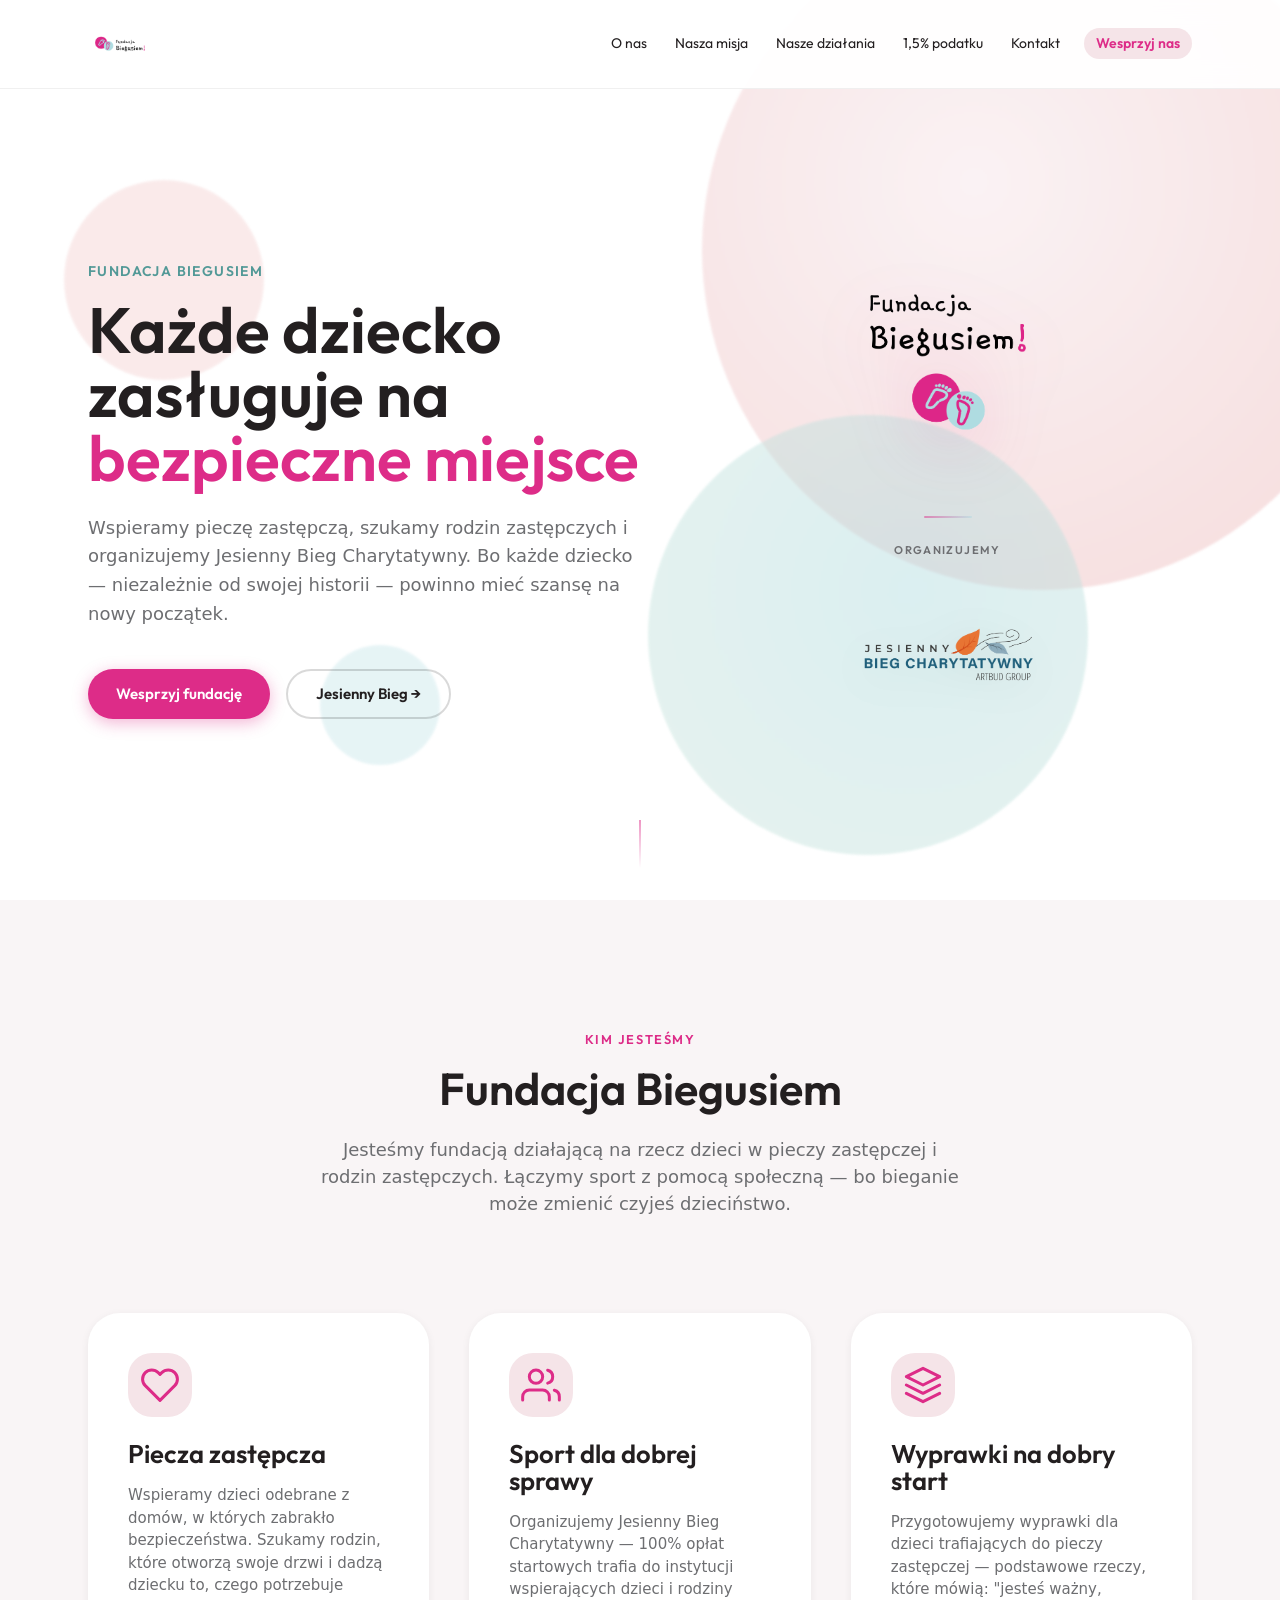
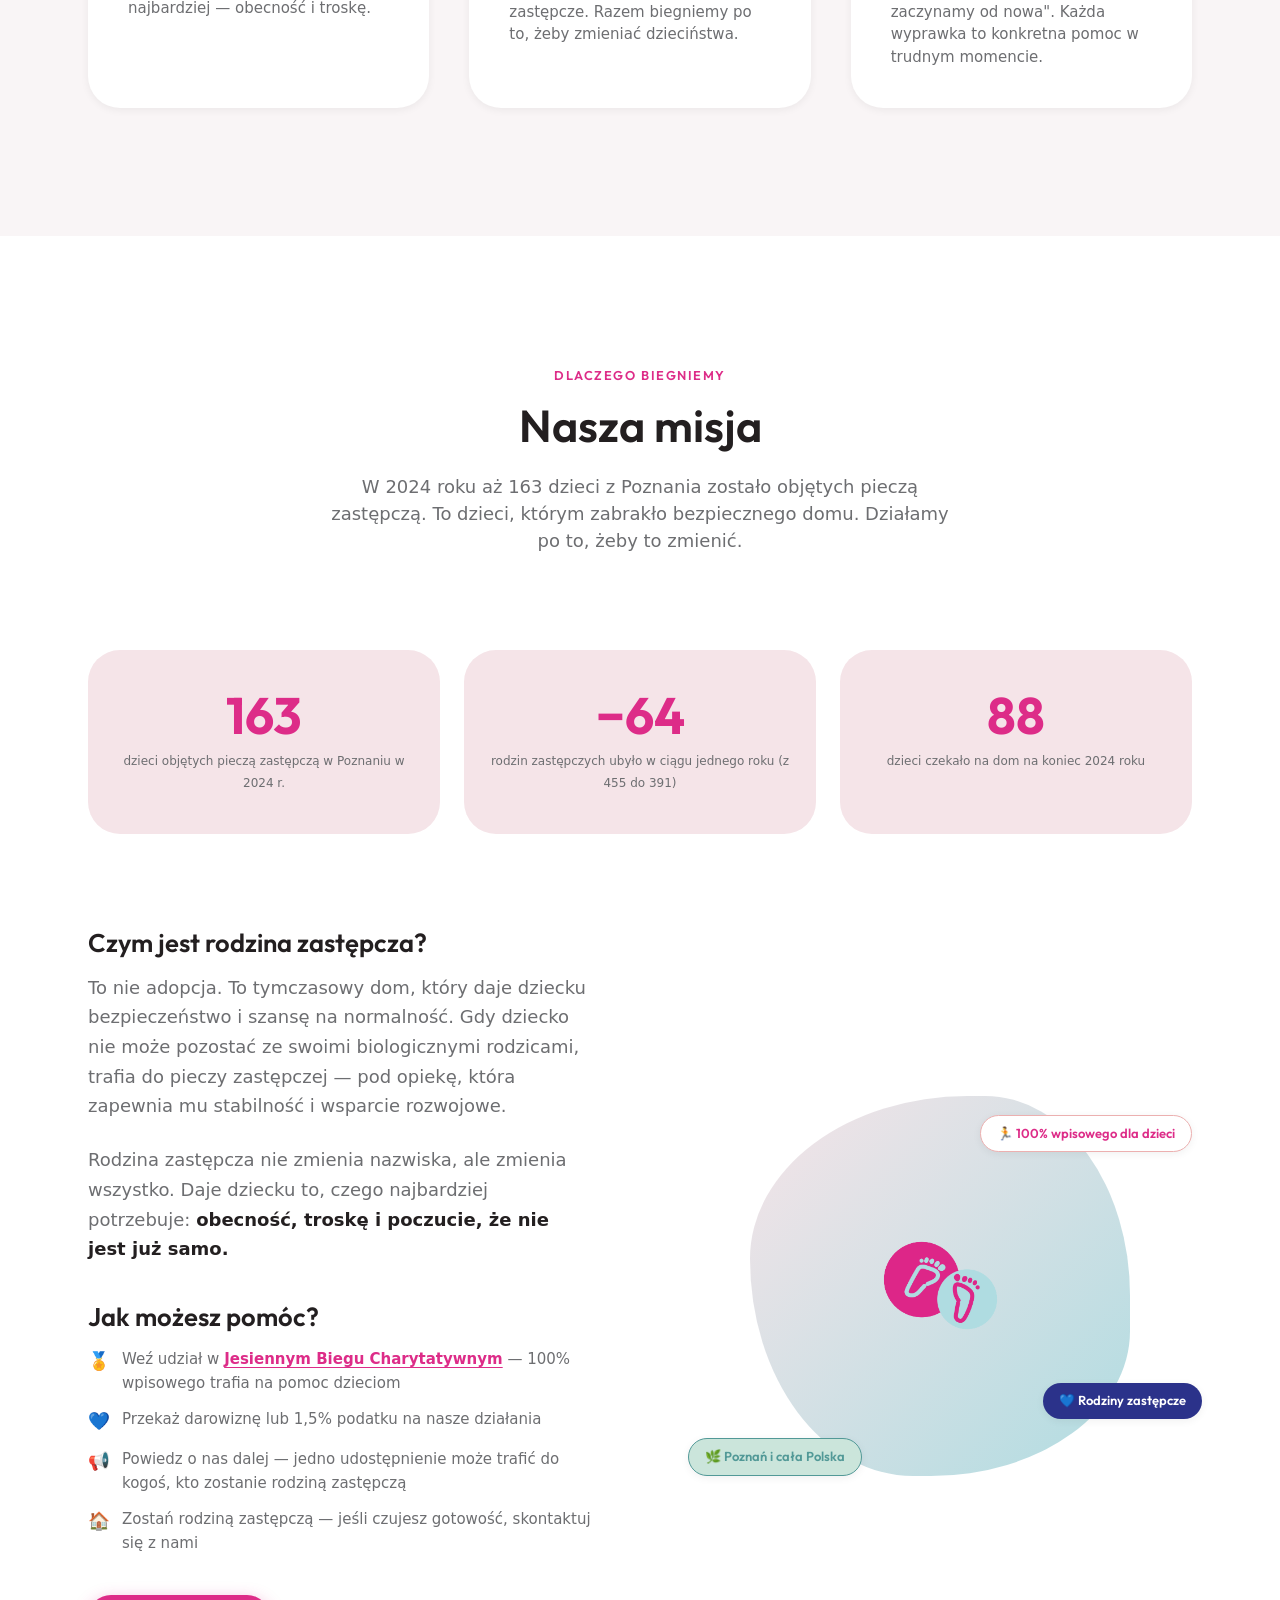
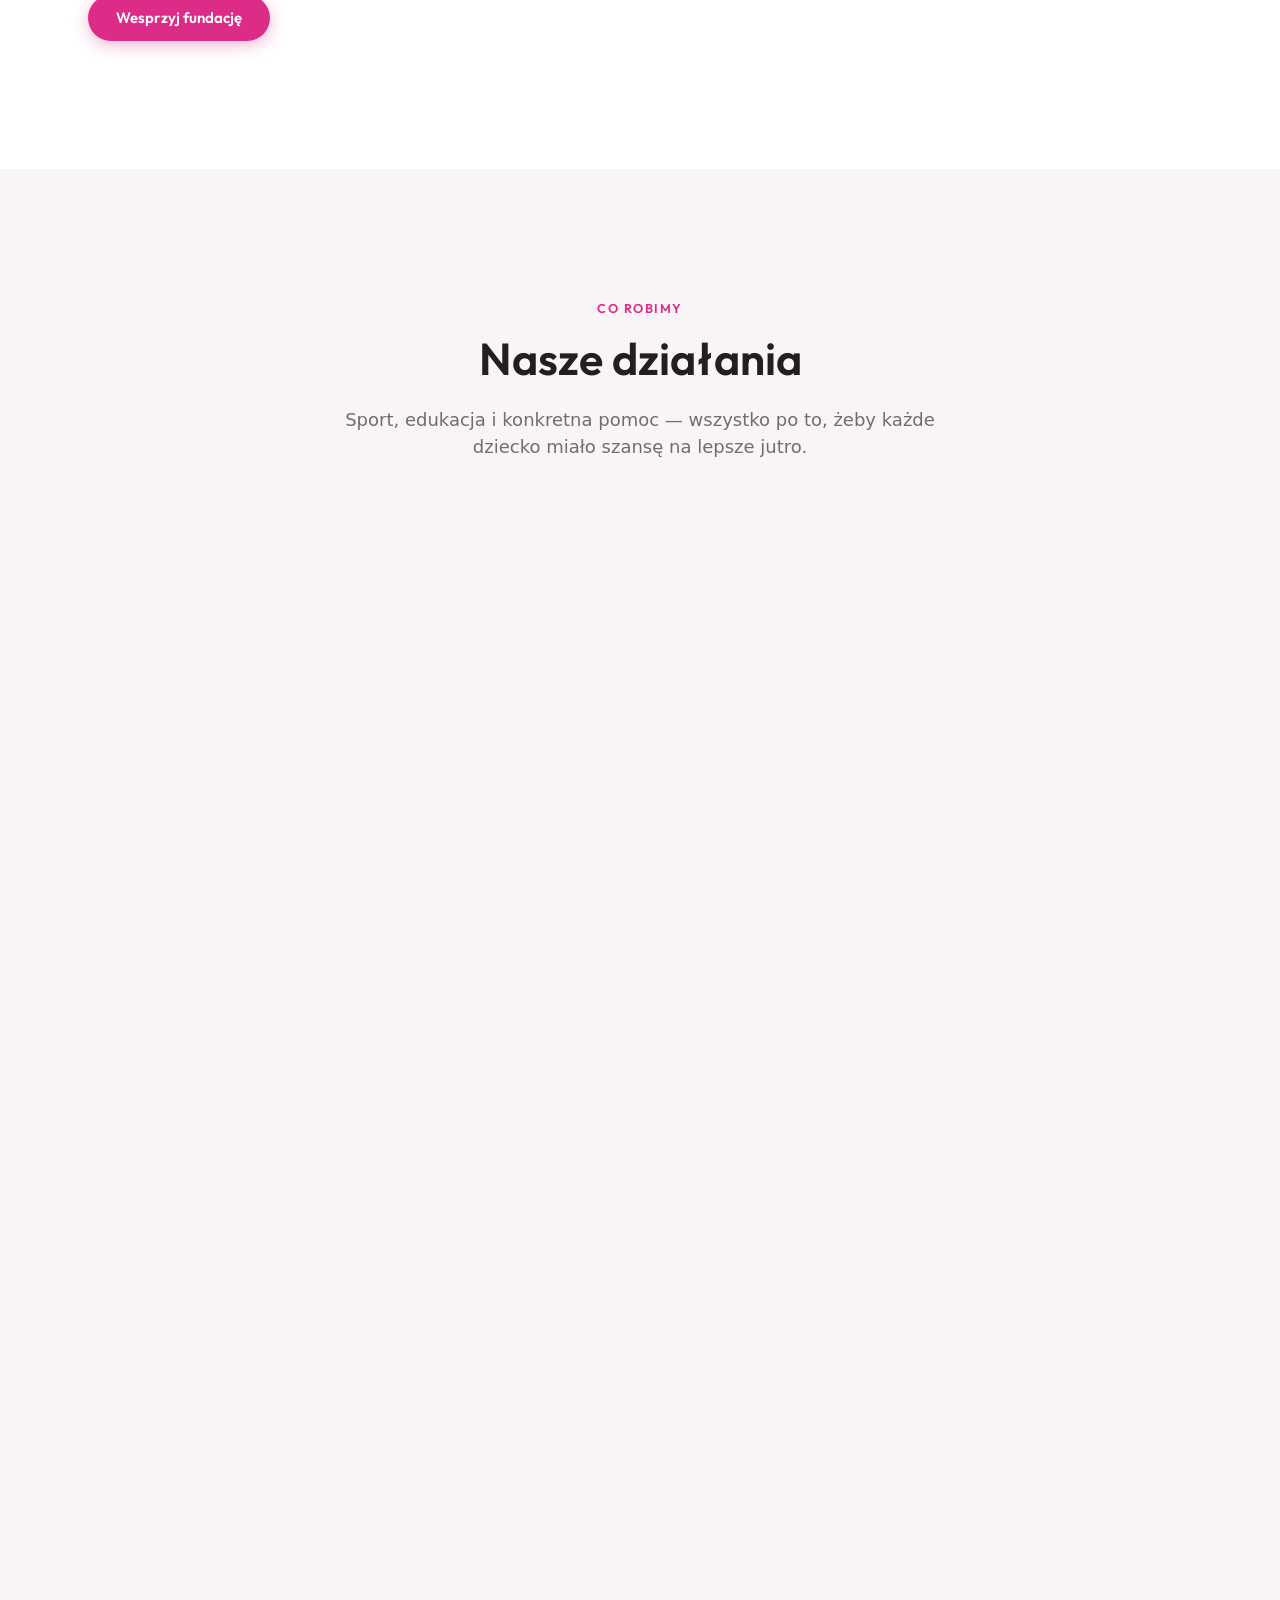
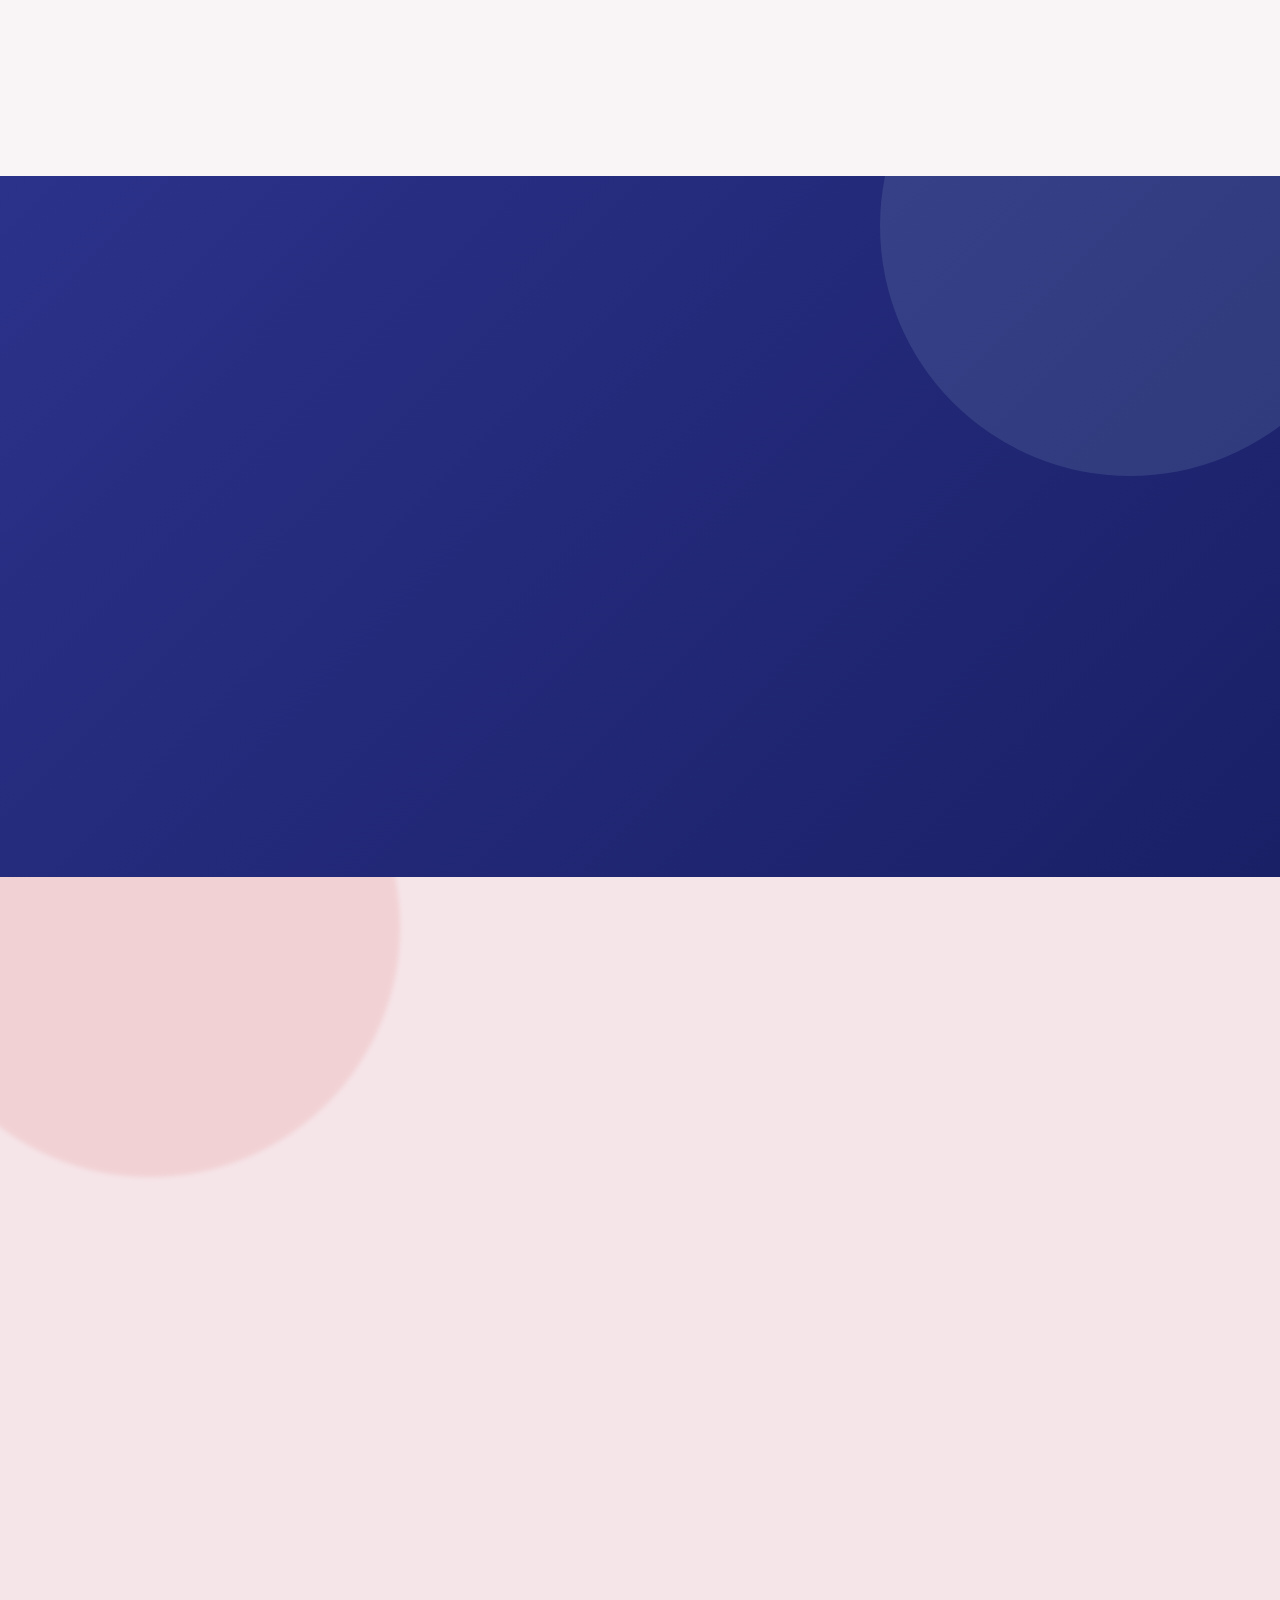
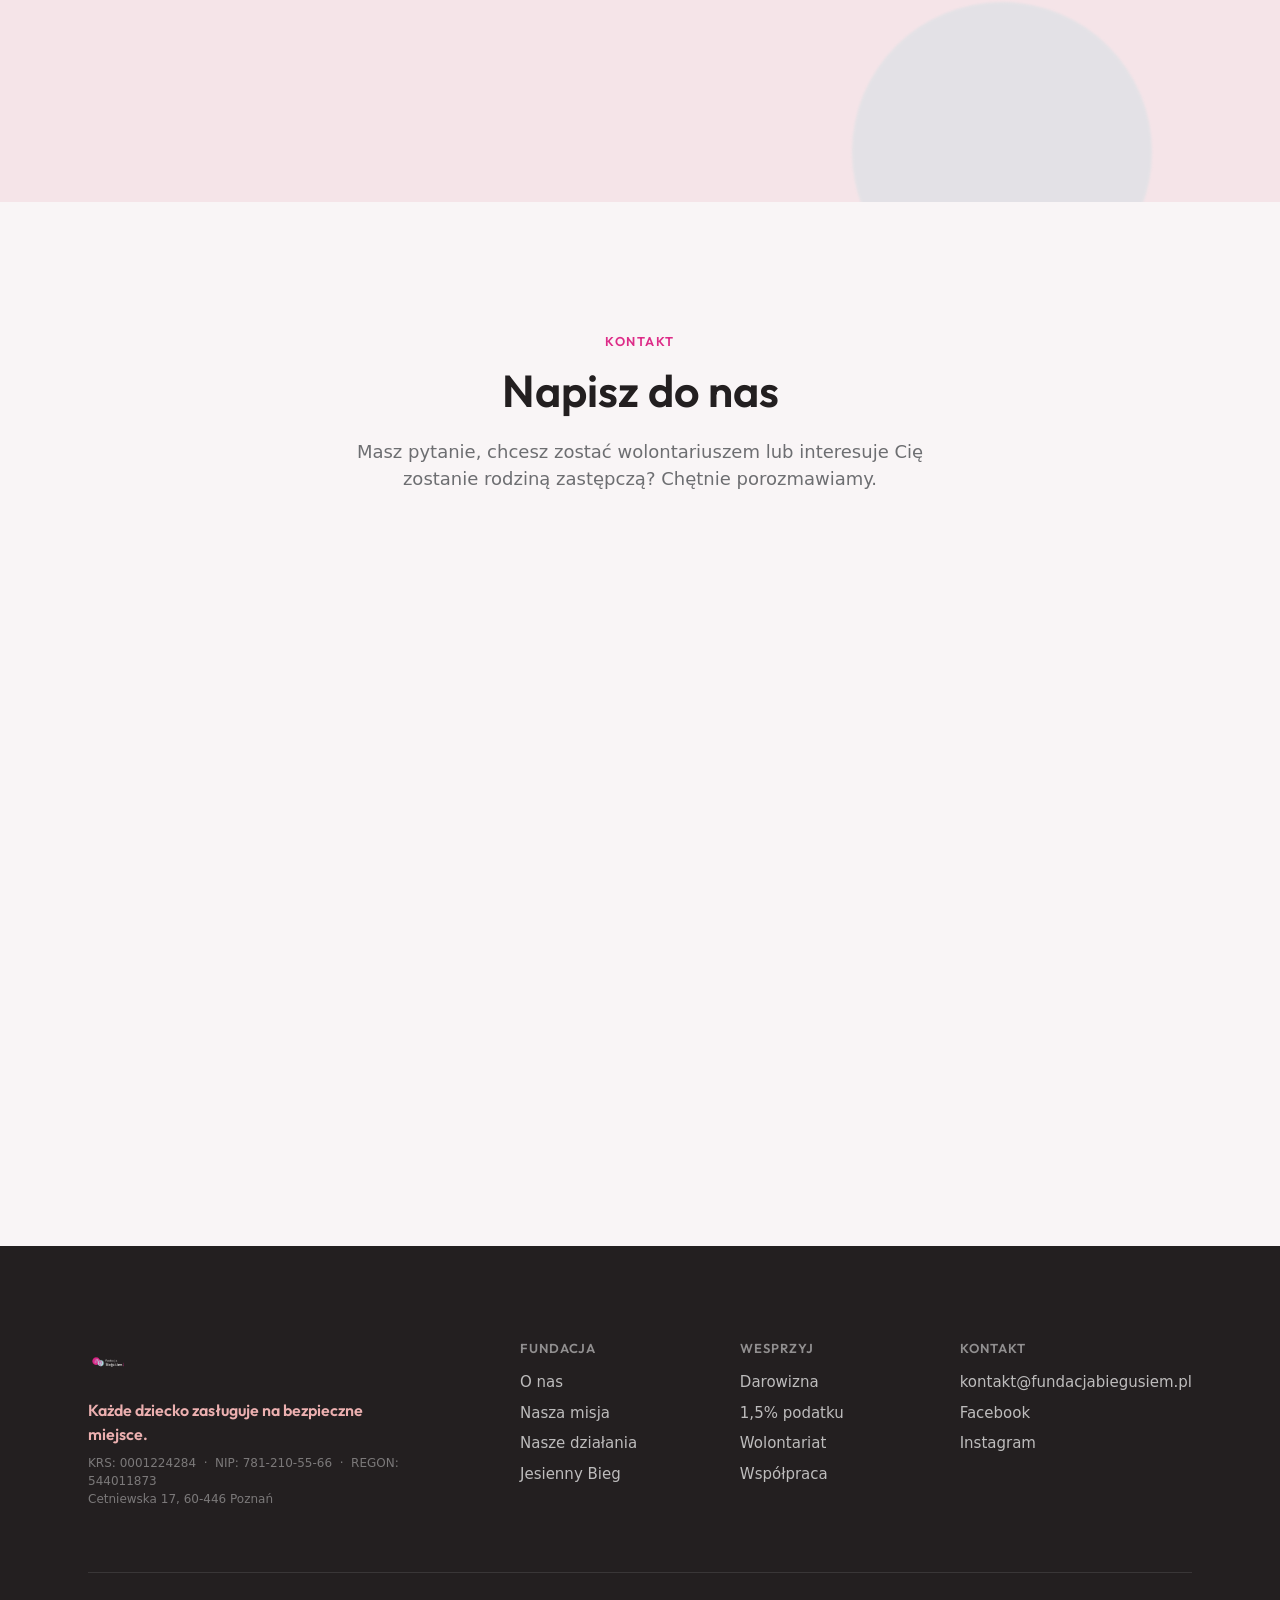
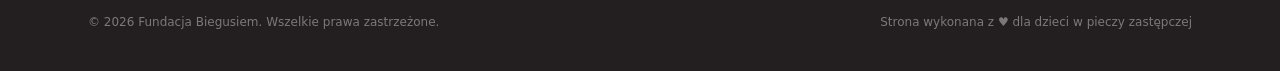
==== commit f59243fe: "feat: add Jesienny Bieg logo to hero, increase nav logo size - Download and add logo-jesienny-bieg.p" ====
--- a/index.html
+++ b/index.html
@@ -66,9 +66,14 @@
             <a href="https://jesiennybieg.pl" target="_blank" rel="noopener" class="btn btn--ghost">Jesienny Bieg →</a>
           </div>
         </div>
-        <div class="hero__visual" aria-hidden="true">
-          <div class="hero__logo-wrap">
-            <img src="assets/img/logo-vertical.png" alt="" class="hero__logo-img" width="340" />
+        <div class="hero__visual">
+          <div class="hero__logos">
+            <img src="assets/img/logo-vertical.png" alt="Fundacja Biegusiem" class="hero__logo-img" width="260" />
+            <div class="hero__logos-divider" aria-hidden="true"></div>
+            <a href="https://jesiennybieg.pl" target="_blank" rel="noopener" class="hero__partner-link" aria-label="Jesienny Bieg Charytatywny – przejdź na stronę">
+              <span class="hero__partner-label">Organizujemy</span>
+              <img src="assets/img/logo-jesienny-bieg.png" alt="Jesienny Bieg Charytatywny" class="hero__partner-img" width="220" />
+            </a>
           </div>
         </div>
       </div>
--- a/css/style.css
+++ b/css/style.css
@@ -276,14 +276,14 @@
   display: flex;
   align-items: center;
   justify-content: space-between;
-  height: 80px;
+  height: 88px;
   gap: var(--space-md);
 }
 
 .nav__logo-img {
-  height: 56px;
+  height: 64px;
   width: auto;
-  max-width: 220px;
+  max-width: 240px;
   object-fit: contain;
   display: block;
   transition: opacity var(--dur-fast);
@@ -479,15 +479,56 @@
   align-items: center;
 }
 
-.hero__logo-wrap {
-  position: relative;
+.hero__logos {
+  display: flex;
+  flex-direction: column;
+  align-items: center;
+  gap: var(--space-md);
   animation: heroLogoEntrance 0.8s var(--ease-bounce) 0.3s both;
 }
 
 .hero__logo-img {
-  width: min(340px, 80%);
+  width: min(260px, 75%);
   height: auto;
-  filter: drop-shadow(0 20px 40px rgba(221, 44, 136, .18));
+  filter: drop-shadow(0 16px 32px rgba(221, 44, 136, .18));
+}
+
+.hero__logos-divider {
+  width: 48px;
+  height: 2px;
+  border-radius: 2px;
+  background: linear-gradient(to right, var(--color-prancing-pony), var(--color-fairy));
+  opacity: 0.5;
+}
+
+.hero__partner-link {
+  display: flex;
+  flex-direction: column;
+  align-items: center;
+  gap: 0.4rem;
+  text-decoration: none;
+  transition: transform var(--dur-normal) var(--ease-bounce),
+              filter var(--dur-normal);
+}
+
+.hero__partner-link:hover {
+  transform: translateY(-4px);
+  filter: brightness(1.05);
+}
+
+.hero__partner-label {
+  font-family: var(--font-heading);
+  font-size: 0.7rem;
+  font-weight: 600;
+  letter-spacing: 0.12em;
+  text-transform: uppercase;
+  color: var(--color-gray-text);
+}
+
+.hero__partner-img {
+  width: min(220px, 65%);
+  height: auto;
+  filter: drop-shadow(0 8px 20px rgba(0,0,0,.1));
 }
 
 @keyframes heroLogoEntrance {
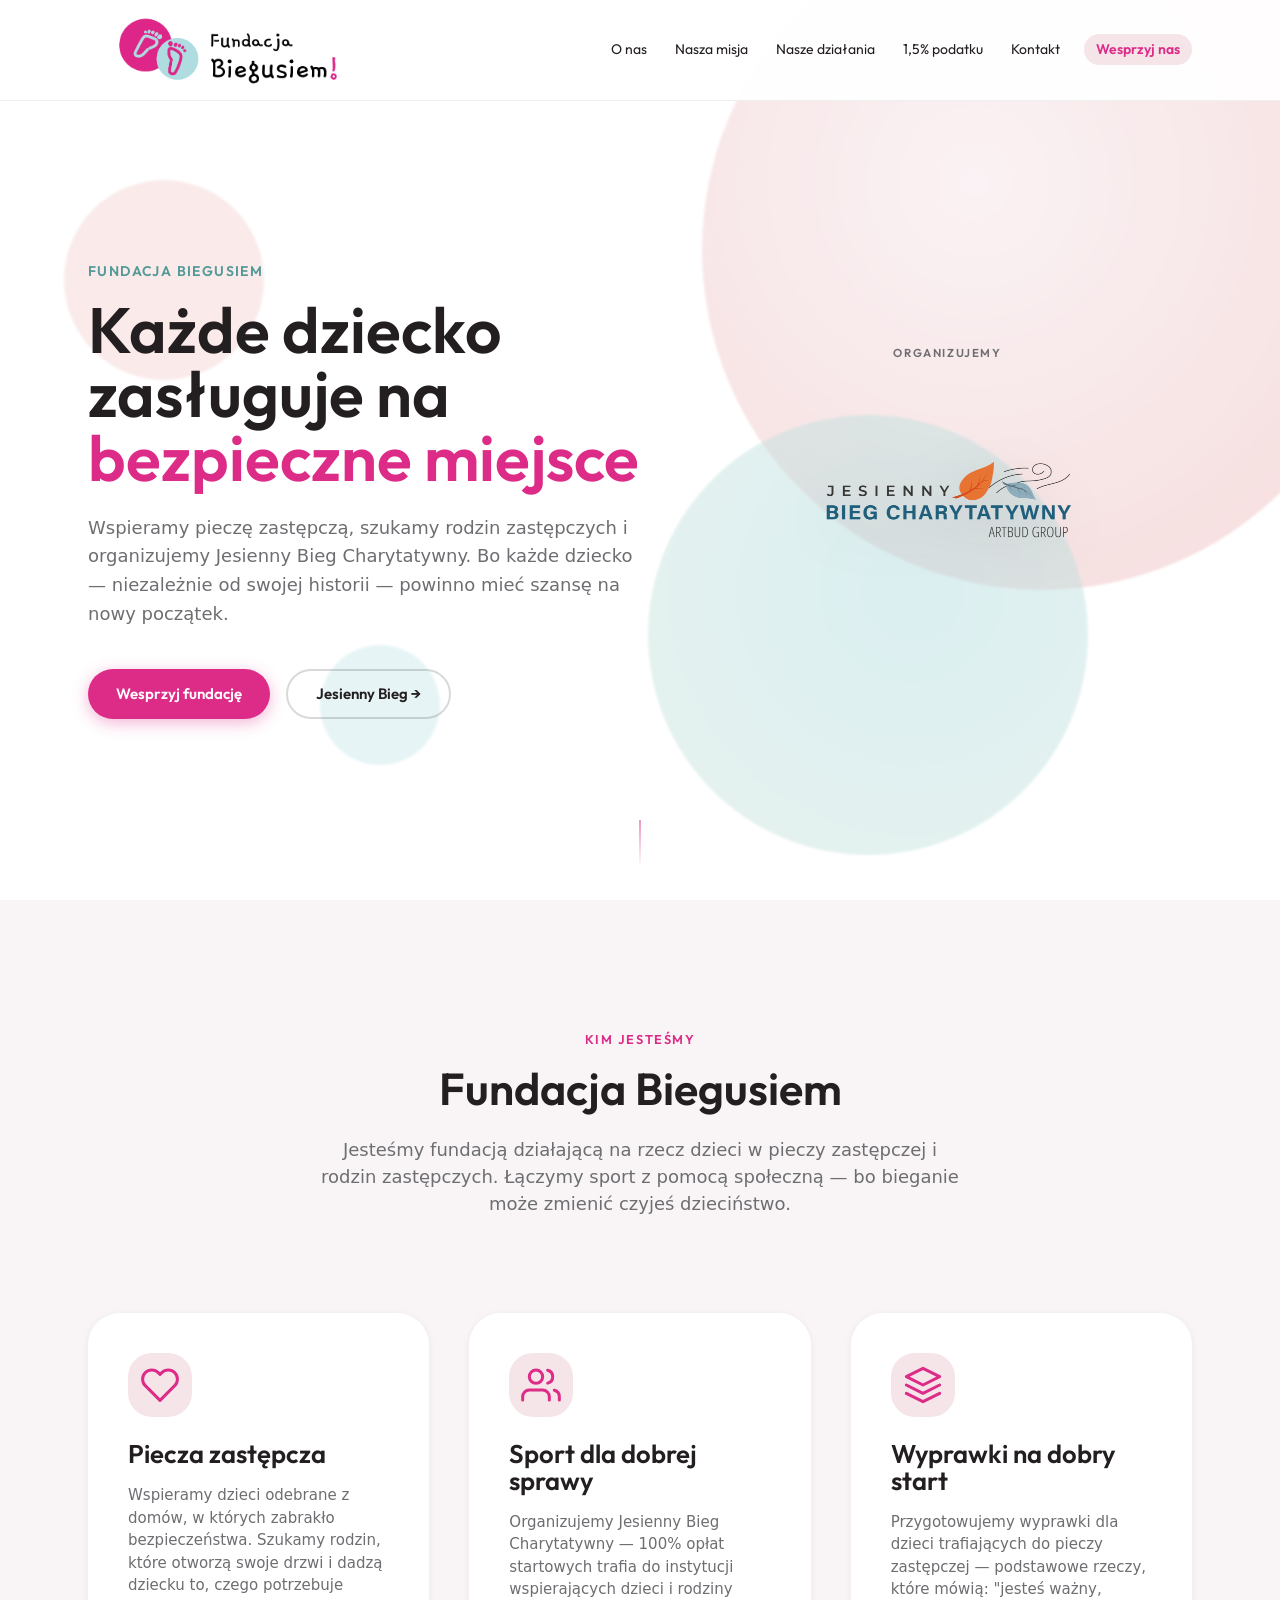
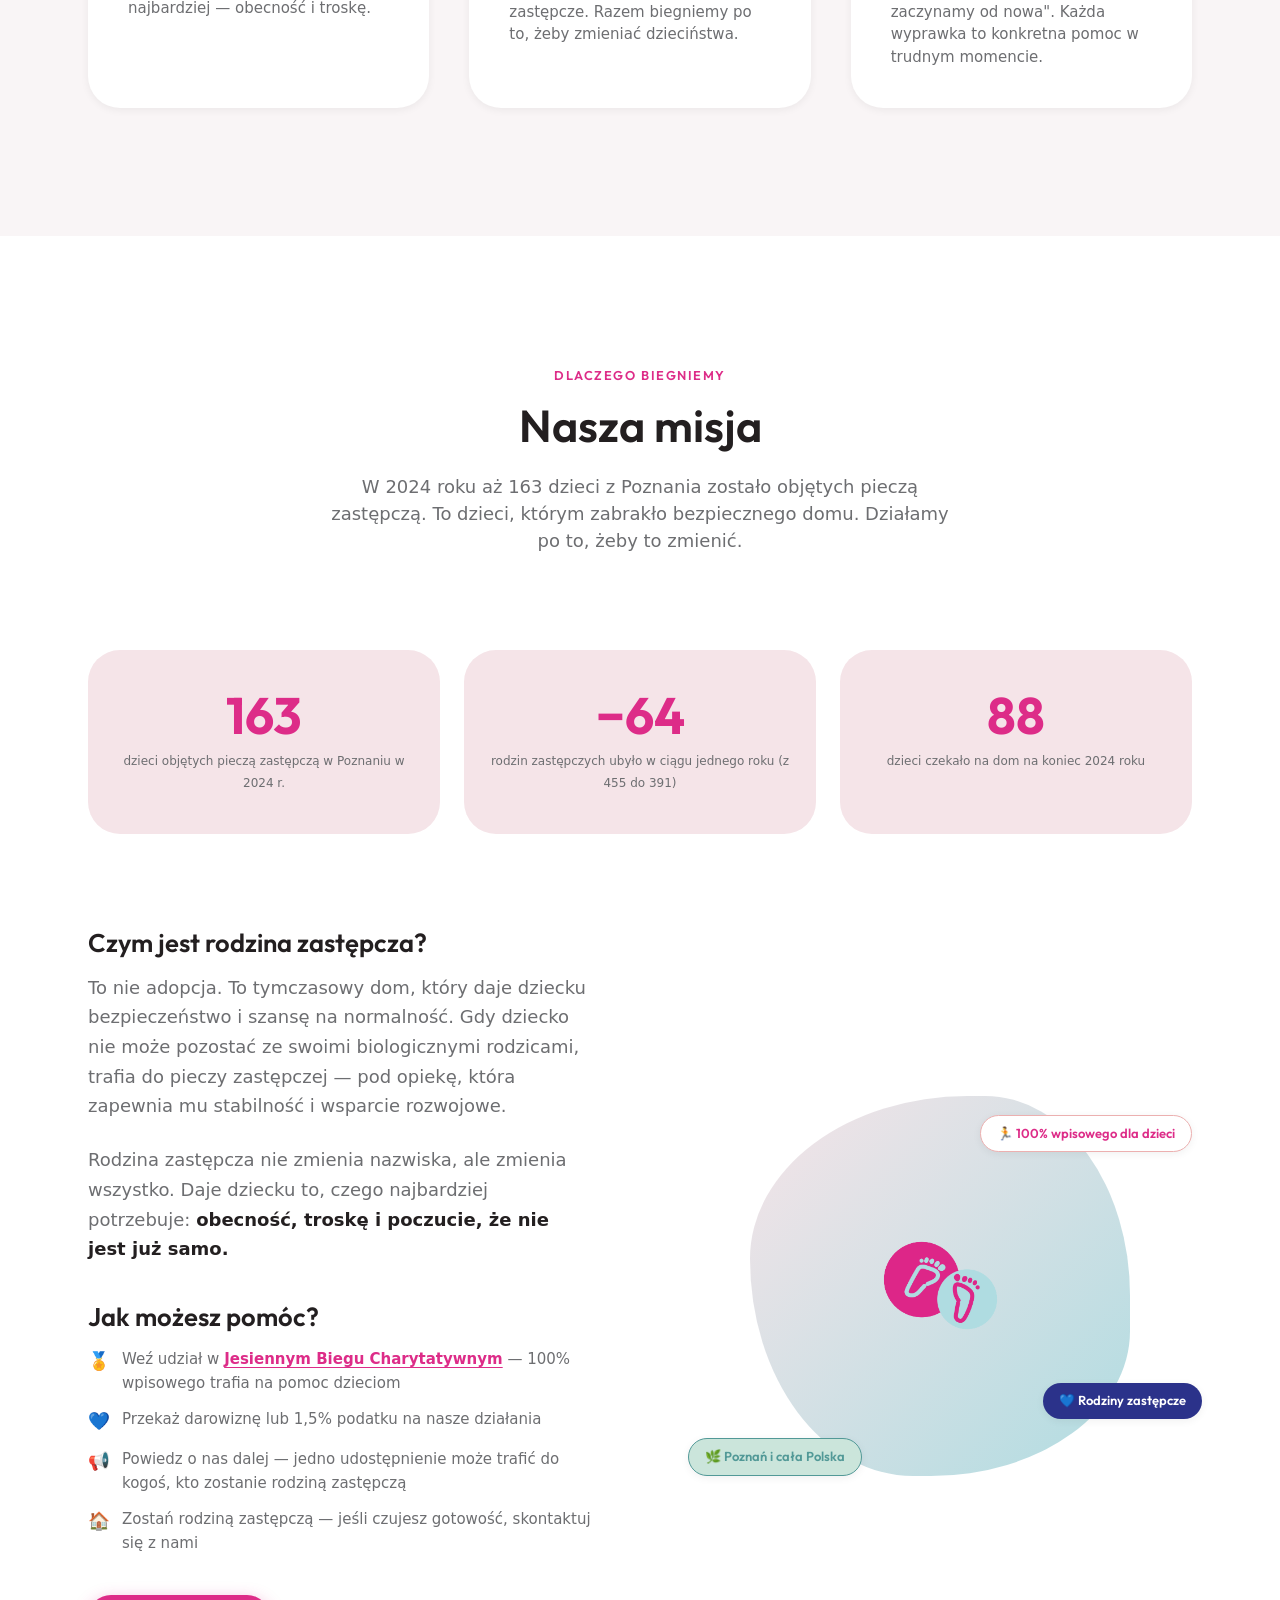
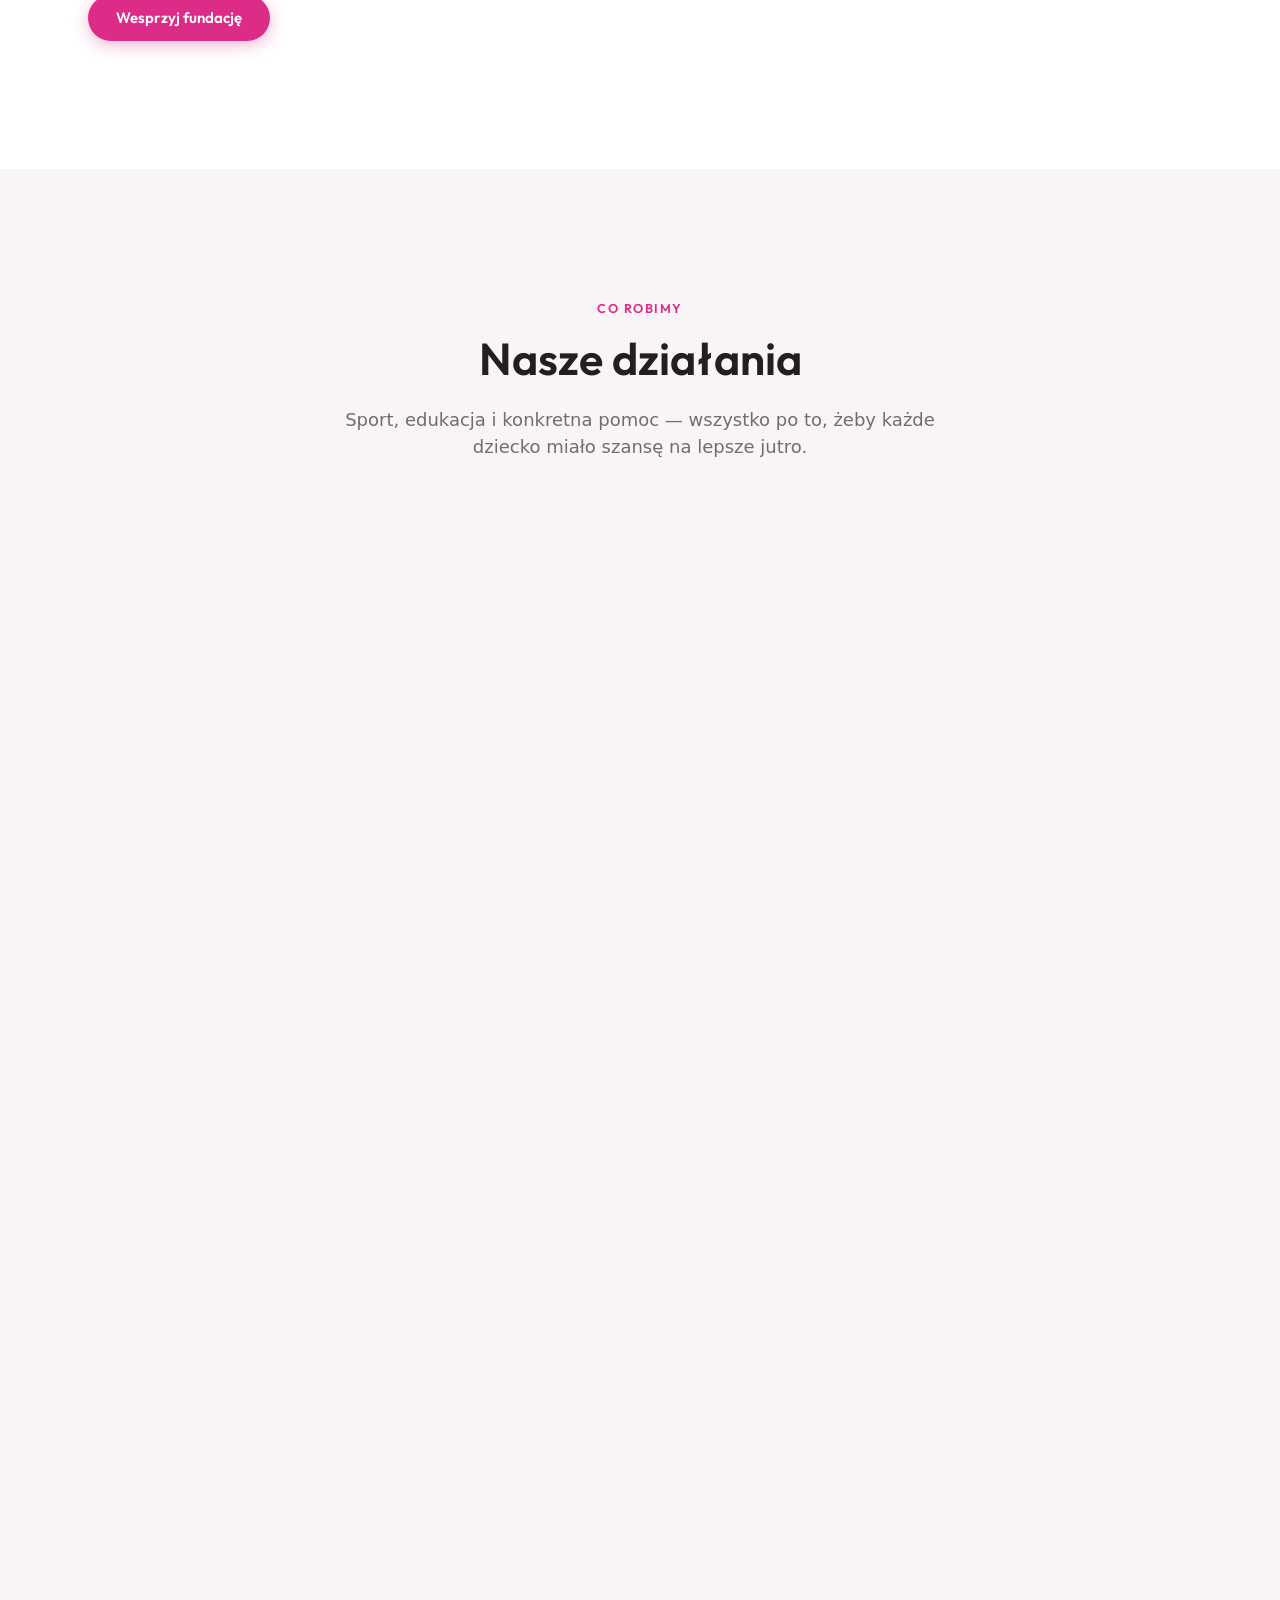
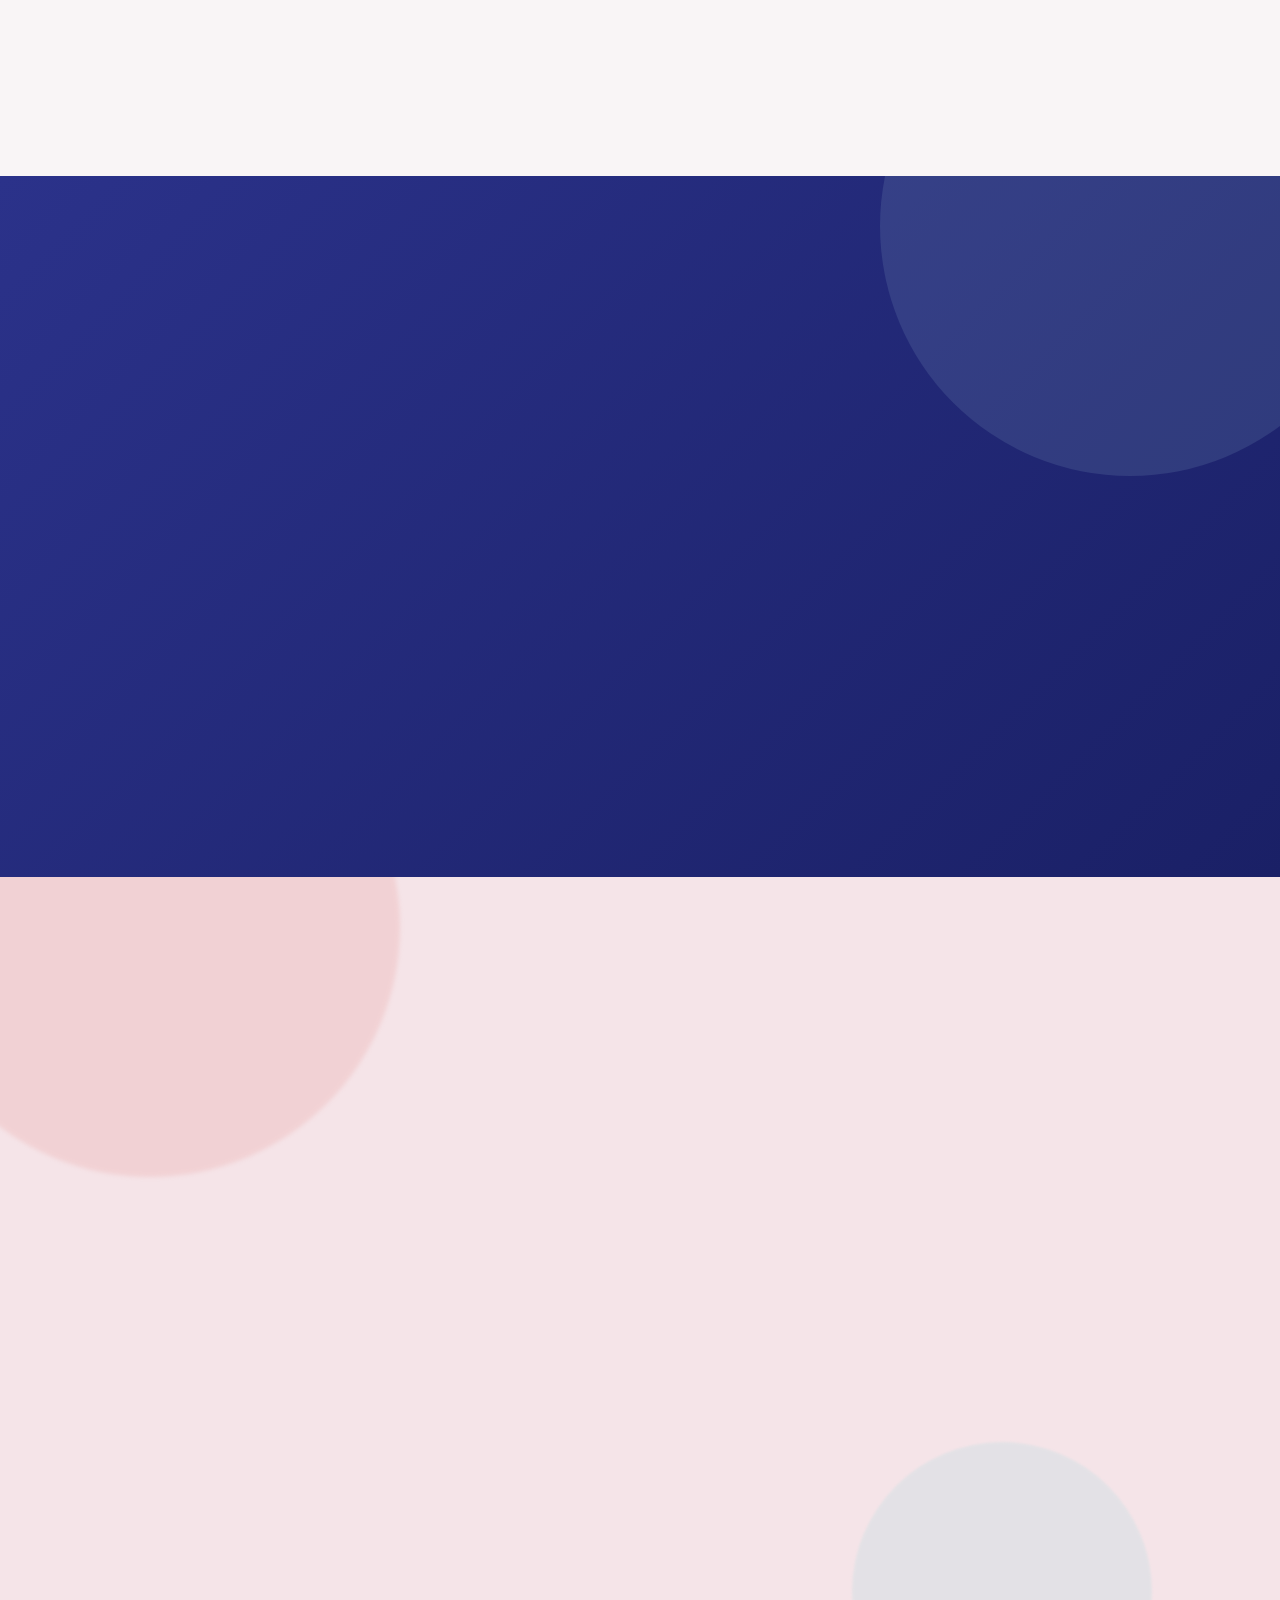
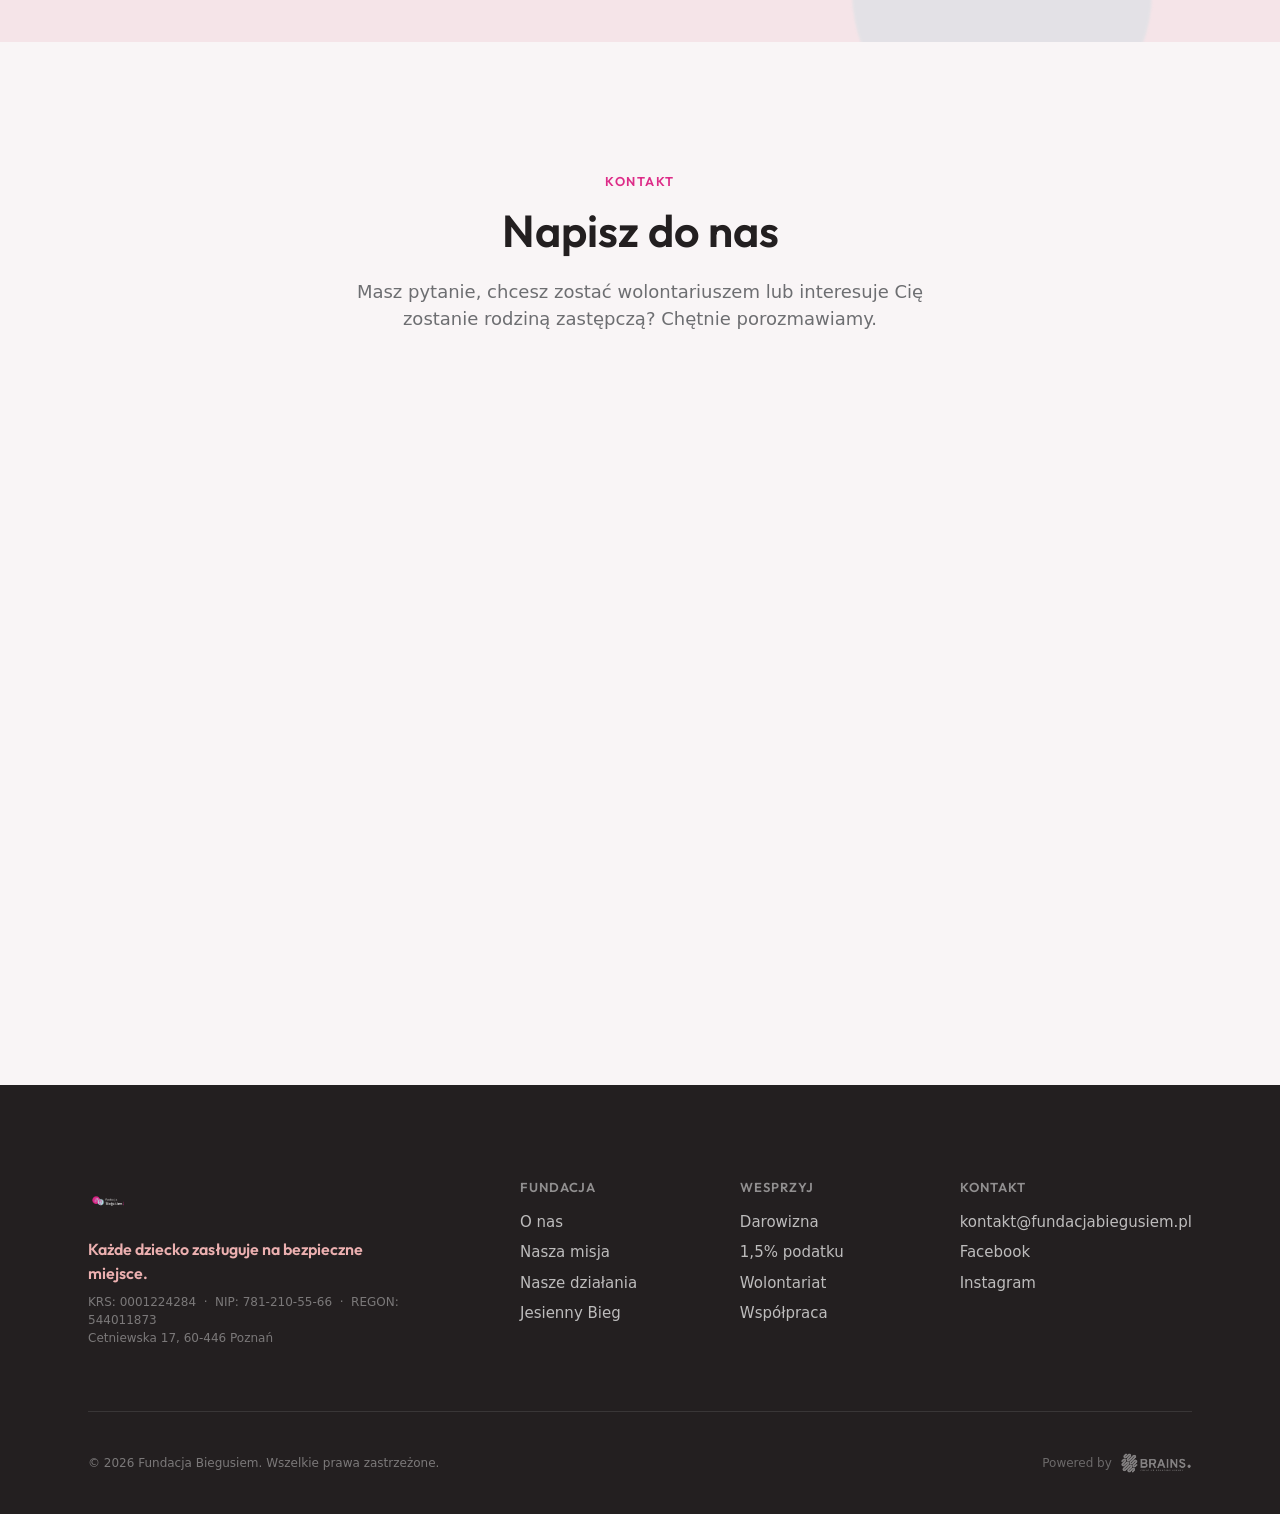
==== commit 6afbd3fb: "feat: multiple UI fixes and improvements - Hero: remove Biegusiem logo from right column, keep only " ====
--- a/index.html
+++ b/index.html
@@ -67,14 +67,10 @@
           </div>
         </div>
         <div class="hero__visual">
-          <div class="hero__logos">
-            <img src="assets/img/logo-vertical.png" alt="Fundacja Biegusiem" class="hero__logo-img" width="260" />
-            <div class="hero__logos-divider" aria-hidden="true"></div>
-            <a href="https://jesiennybieg.pl" target="_blank" rel="noopener" class="hero__partner-link" aria-label="Jesienny Bieg Charytatywny – przejdź na stronę">
-              <span class="hero__partner-label">Organizujemy</span>
-              <img src="assets/img/logo-jesienny-bieg.png" alt="Jesienny Bieg Charytatywny" class="hero__partner-img" width="220" />
-            </a>
-          </div>
+          <a href="https://jesiennybieg.pl" target="_blank" rel="noopener" class="hero__partner-link" aria-label="Jesienny Bieg Charytatywny – przejdź na stronę">
+            <span class="hero__partner-label">Organizujemy</span>
+            <img src="assets/img/logo-jesienny-bieg.png" alt="Jesienny Bieg Charytatywny" class="hero__partner-img" width="320" />
+          </a>
         </div>
       </div>
       <div class="hero__scroll" aria-hidden="true">
@@ -423,17 +419,6 @@
               i działania edukacyjne. Działamy transparentnie.
             </p>
 
-            <div class="wesprzej__amounts">
-              <button class="amount-btn" data-amount="20">20 zł</button>
-              <button class="amount-btn amount-btn--active" data-amount="50">50 zł</button>
-              <button class="amount-btn" data-amount="100">100 zł</button>
-              <button class="amount-btn" data-amount="custom">Inna kwota</button>
-            </div>
-
-            <div class="wesprzej__actions">
-              <a href="#" class="btn btn--primary">Przekaż darowiznę</a>
-              <a href="#podatek" class="btn btn--outline-dark">1,5% podatku</a>
-            </div>
 
             <div class="wesprzej__bank">
               <p class="wesprzej__bank-label">Przelew bankowy</p>
@@ -624,7 +609,10 @@
 
       <div class="footer__bottom">
         <p>&copy; 2026 Fundacja Biegusiem. Wszelkie prawa zastrzeżone.</p>
-        <p>Strona wykonana z <span aria-label="sercem">♥</span> dla dzieci w pieczy zastępczej</p>
+        <a href="https://twistedpixel.pl/" target="_blank" rel="noopener" class="footer__powered">
+          <span>Powered by</span>
+          <img src="assets/img/logo-twisted-pixel.png" alt="Twisted Pixel" class="footer__powered-logo" />
+        </a>
       </div>
     </div>
   </footer>
--- a/css/style.css
+++ b/css/style.css
@@ -276,17 +276,28 @@
   display: flex;
   align-items: center;
   justify-content: space-between;
-  height: 88px;
+  height: 100px;
   gap: var(--space-md);
 }
 
 .nav__logo-img {
-  height: 64px;
-  width: auto;
-  max-width: 240px;
+  width: 280px;
+  height: 280px;
   object-fit: contain;
   display: block;
+  /* Obraz 11812×11812 z logo w centrum — clip przez overflow:hidden */
+  transform: translateY(-95px);
+  flex-shrink: 0;
   transition: opacity var(--dur-fast);
+}
+
+.nav__logo {
+  overflow: hidden;
+  height: 88px;
+  width: 280px;
+  display: flex;
+  align-items: flex-start;
+  flex-shrink: 0;
 }
 
 .nav__logo:hover .nav__logo-img { opacity: 0.85; }
@@ -1403,12 +1414,14 @@
     flex-direction: column;
     align-items: stretch;
     gap: 0;
-    background: var(--color-white);
+    background: #ffffff;
     padding: 6rem 2rem 2rem;
-    box-shadow: -8px 0 32px rgba(0,0,0,.12);
+    box-shadow: -8px 0 32px rgba(0,0,0,.18);
     transform: translateX(100%);
     transition: transform var(--dur-slow) var(--ease-smooth);
-    z-index: 800;
+    z-index: 950;
+    overflow-y: auto;
+    -webkit-overflow-scrolling: touch;
   }
 
   .nav__menu.is-open { transform: translateX(0); }
@@ -1993,3 +2006,87 @@
   .podatek__layout { grid-template-columns: 1fr; }
   .misja__stats { grid-template-columns: 1fr; }
 }
+
+
+/* ----------------------------------------------------------------
+   HERO — bez logo Biegusiem, tylko logo Jesiennego Biegu
+   ---------------------------------------------------------------- */
+.hero__partner-link {
+  display: flex;
+  flex-direction: column;
+  align-items: center;
+  gap: 0.5rem;
+  text-decoration: none;
+  transition: transform var(--dur-normal) var(--ease-bounce),
+              filter var(--dur-normal);
+  animation: heroLogoEntrance 0.8s var(--ease-bounce) 0.3s both;
+}
+
+.hero__partner-link:hover {
+  transform: translateY(-5px);
+  filter: brightness(1.05);
+}
+
+.hero__partner-label {
+  font-family: var(--font-heading);
+  font-size: 0.72rem;
+  font-weight: 600;
+  letter-spacing: 0.14em;
+  text-transform: uppercase;
+  color: var(--color-gray-text);
+}
+
+.hero__partner-img {
+  width: min(320px, 80%);
+  height: auto;
+  filter: drop-shadow(0 12px 28px rgba(0,0,0,.12));
+}
+
+/* ----------------------------------------------------------------
+   FOOTER — Powered by Twisted Pixel
+   ---------------------------------------------------------------- */
+.footer__bottom {
+  display: flex;
+  justify-content: space-between;
+  align-items: center;
+  flex-wrap: wrap;
+  gap: var(--space-sm);
+}
+
+.footer__powered {
+  display: inline-flex;
+  align-items: center;
+  gap: 0.5rem;
+  text-decoration: none;
+  opacity: 0.55;
+  transition: opacity var(--dur-fast);
+}
+
+.footer__powered:hover { opacity: 1; }
+
+.footer__powered span {
+  font-size: var(--size-body-sm);
+  color: rgba(255,255,255,.6);
+  white-space: nowrap;
+}
+
+.footer__powered-logo {
+  height: 22px;
+  width: auto;
+  /* Logo Twisted Pixel jest białe, więc odwracamy jeśli jest ciemne */
+  filter: brightness(0) invert(1);
+  opacity: 0.8;
+}
+
+/* ----------------------------------------------------------------
+   MOBILE — hamburger overlay backdrop
+   ---------------------------------------------------------------- */
+@media (max-width: 900px) {
+  .nav__menu.is-open::before {
+    content: '';
+    position: fixed;
+    inset: 0;
+    background: rgba(0,0,0,.4);
+    z-index: -1;
+  }
+}
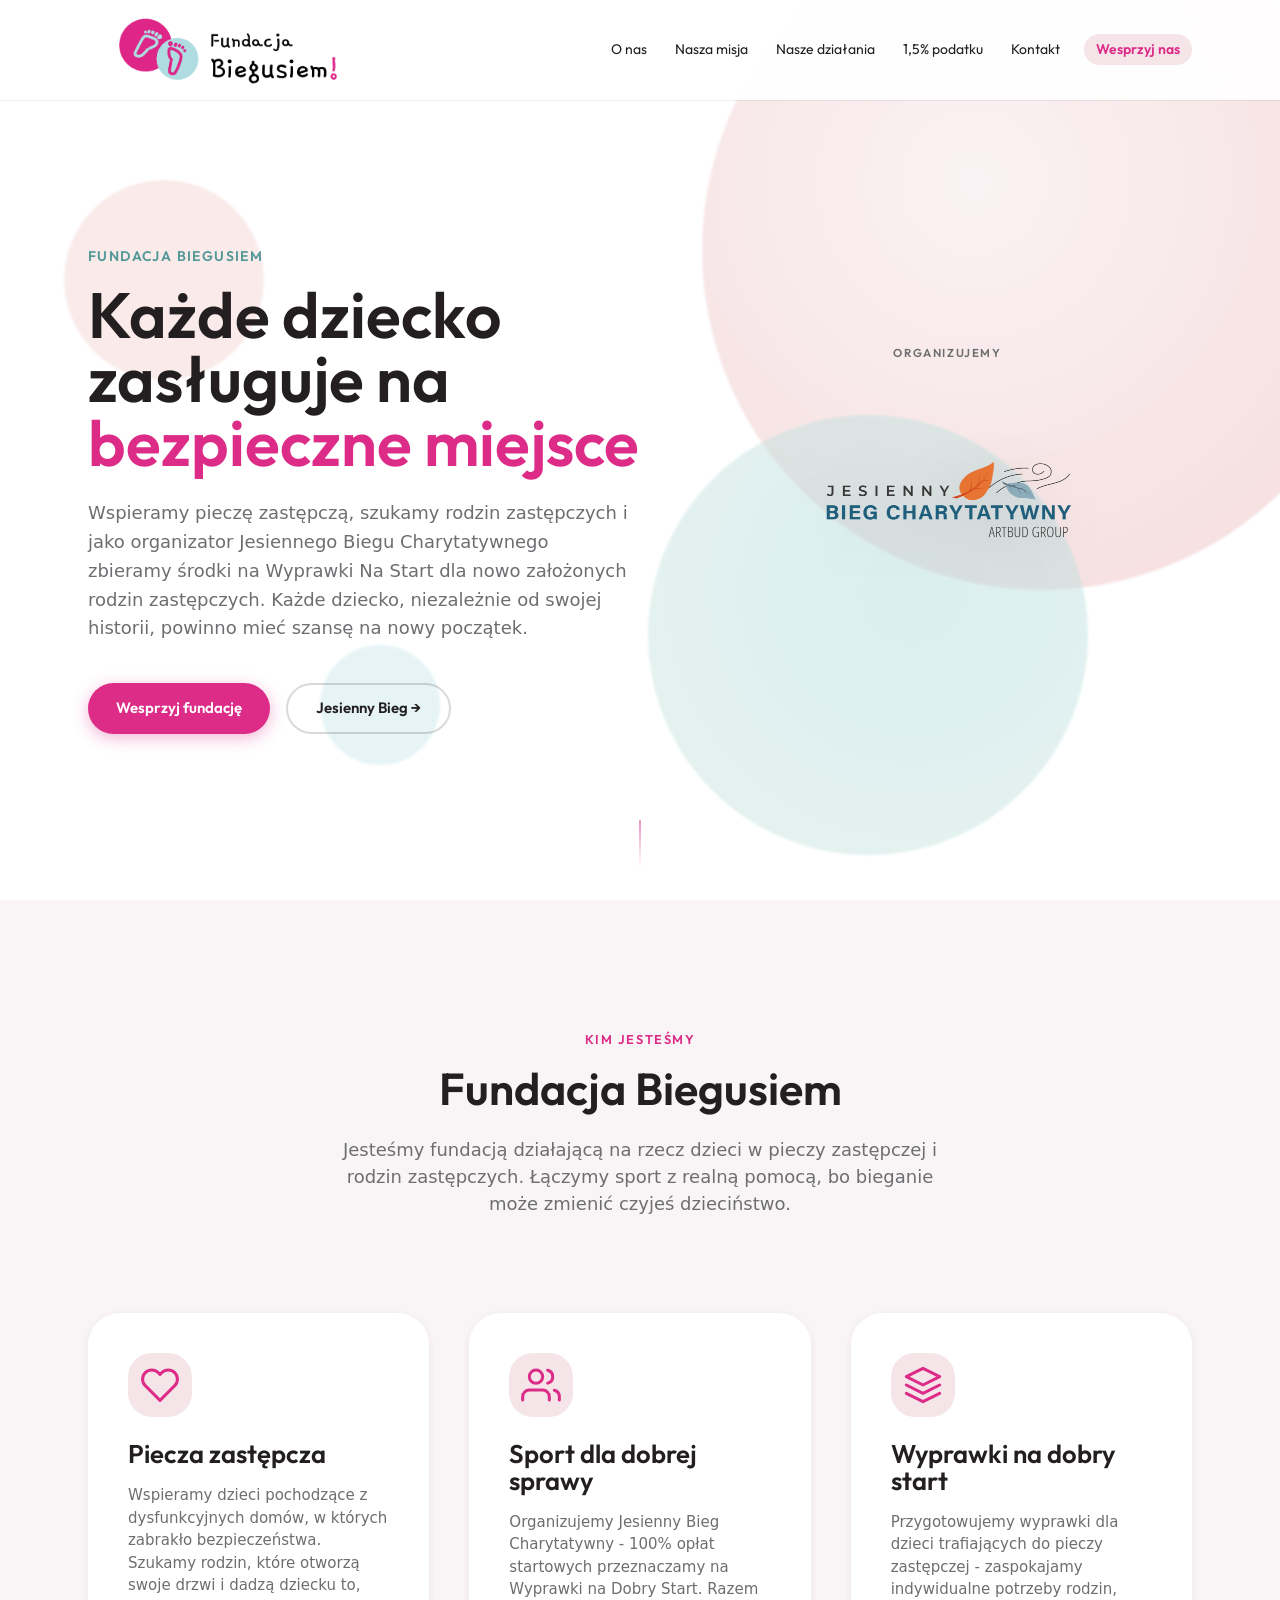
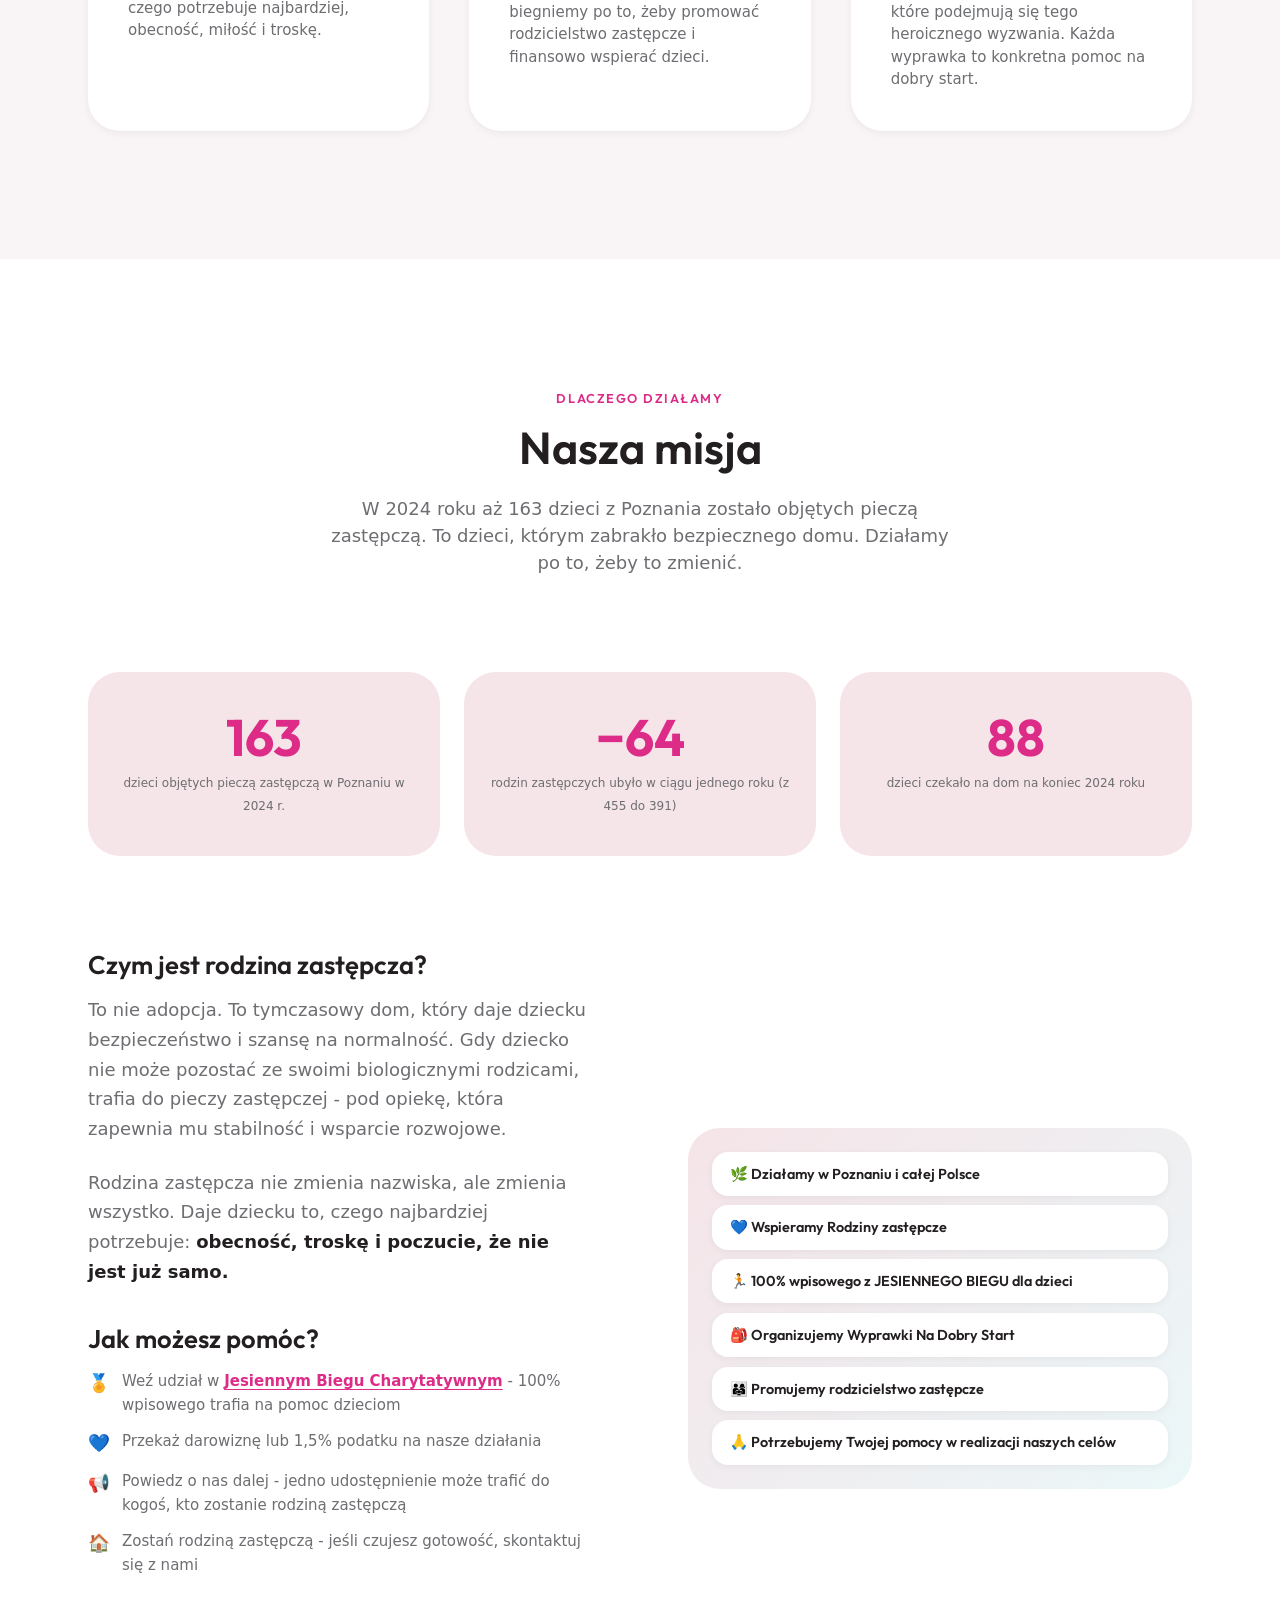
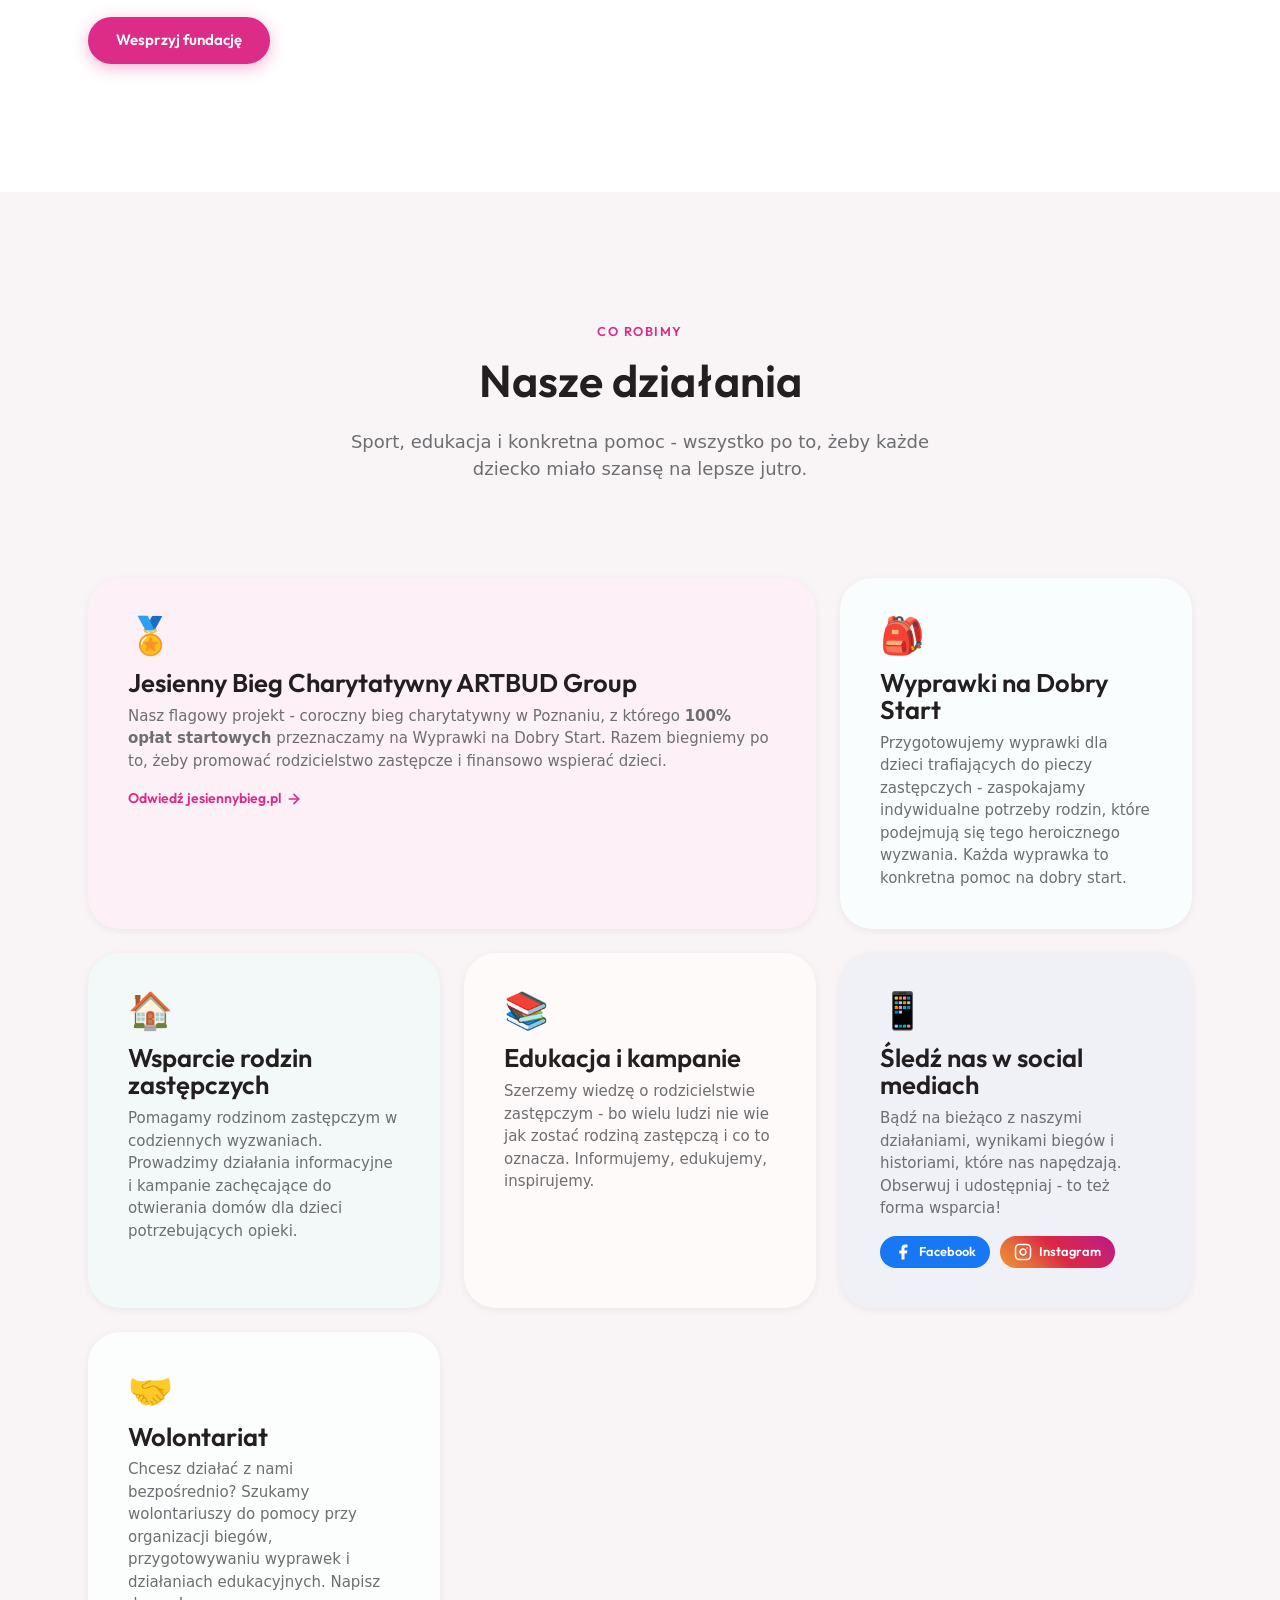
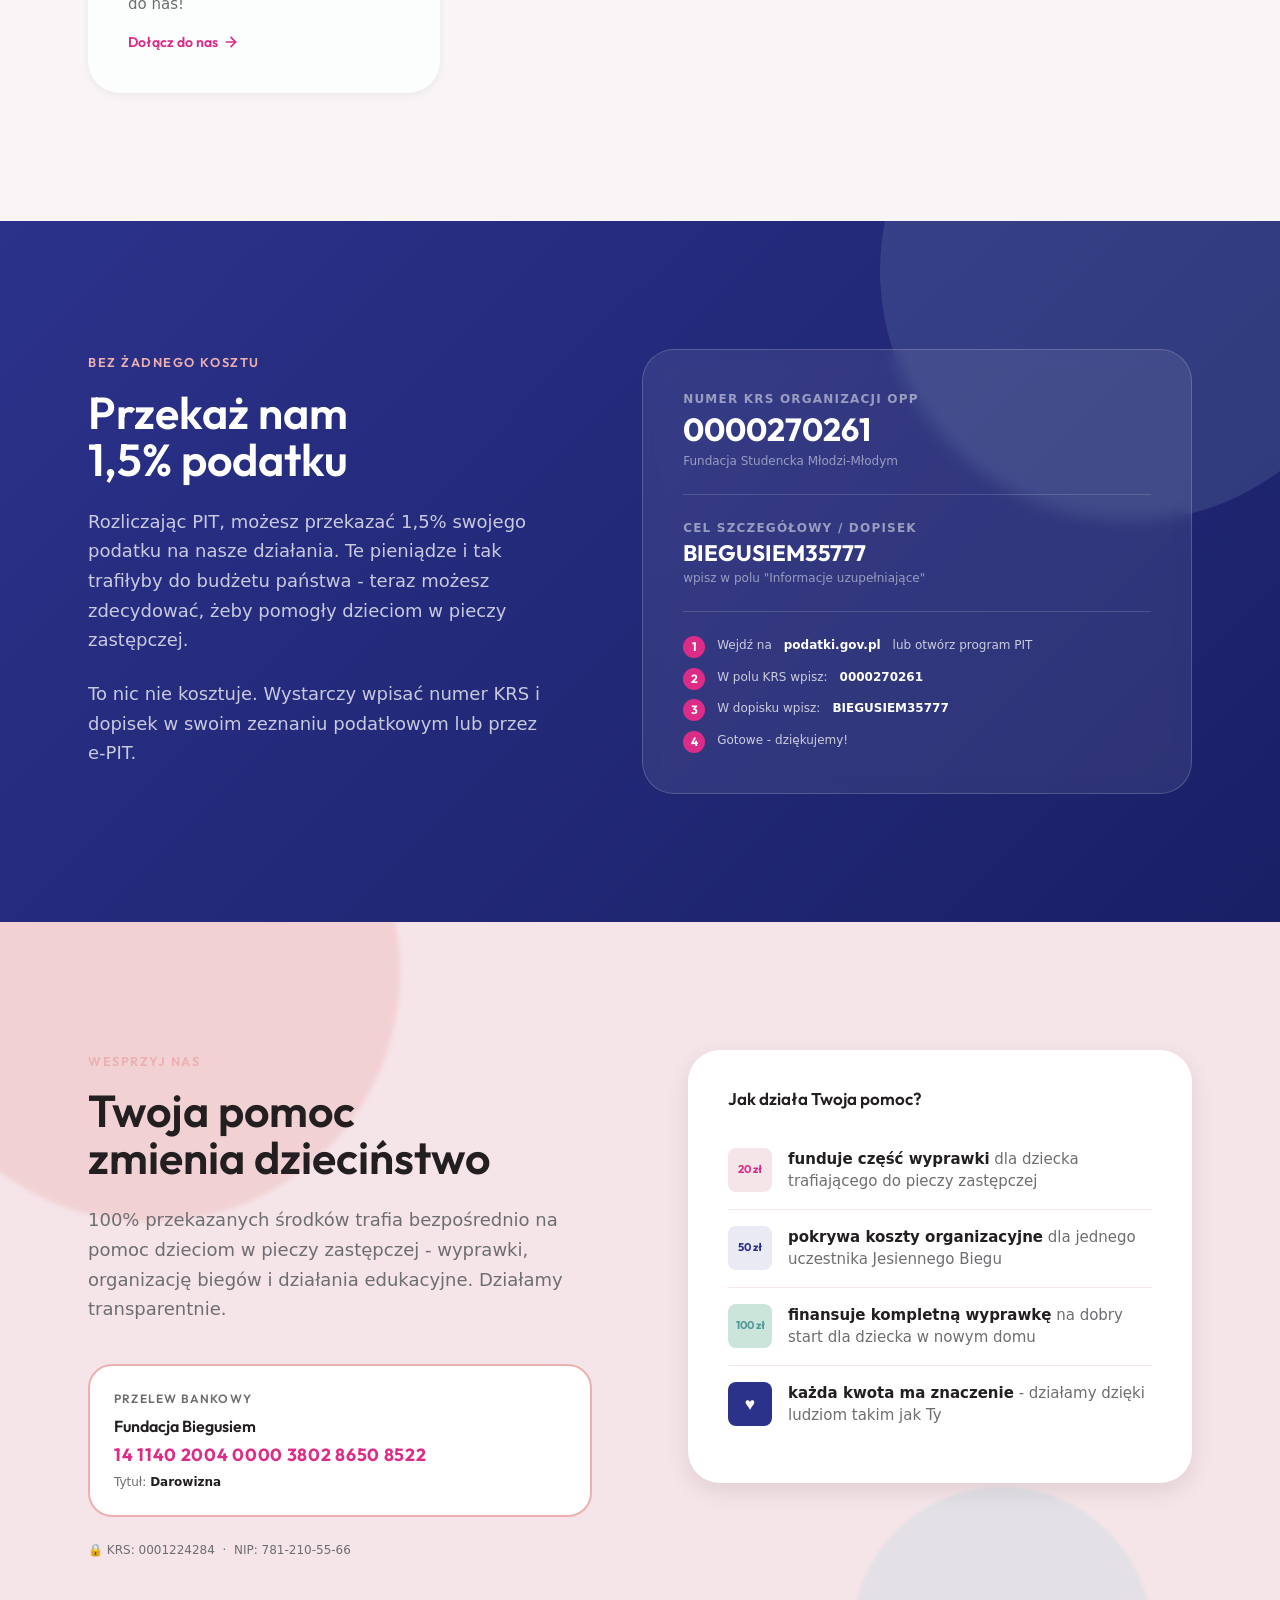
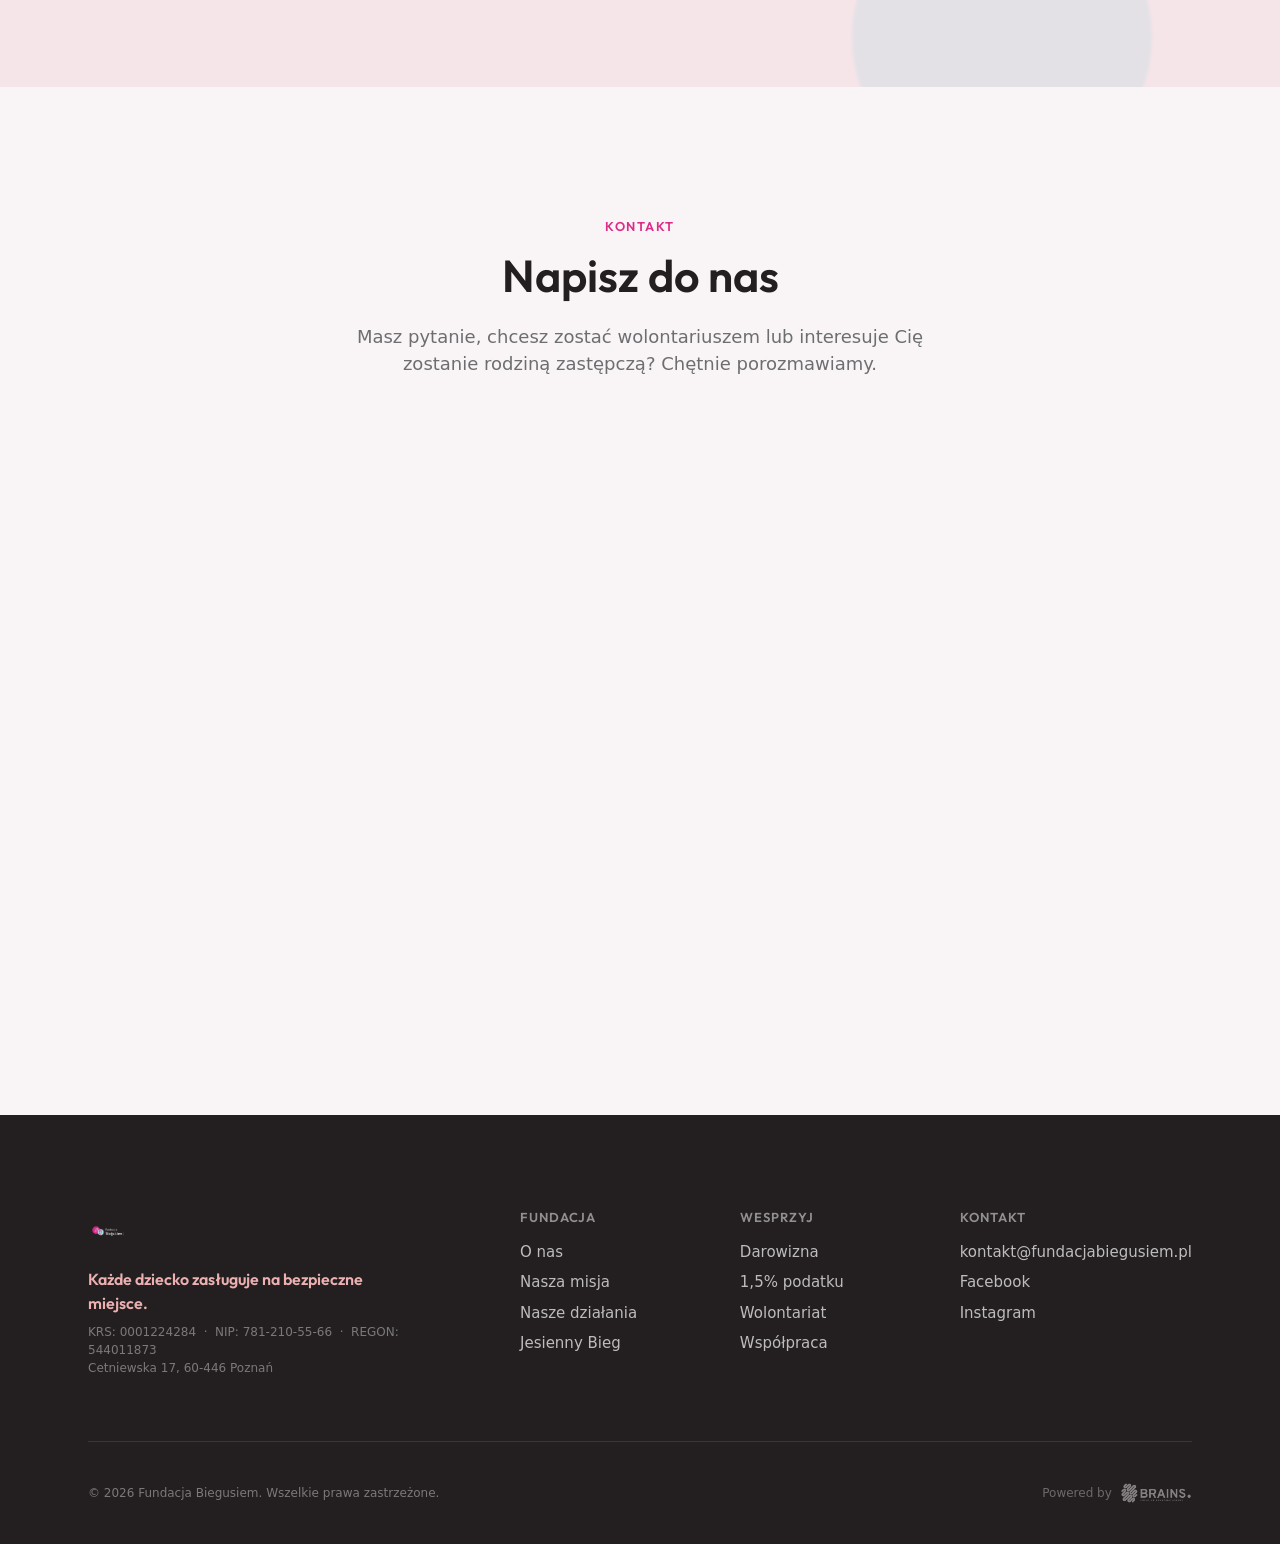
==== commit 506fcd52: "feat: update content and replace blob diagram with feature list Co-Authored-By: Claude Sonnet 4.6 <n" ====
--- a/index.html
+++ b/index.html
@@ -57,8 +57,9 @@
           </h1>
           <p class="hero__lead">
             Wspieramy pieczę zastępczą, szukamy rodzin zastępczych
-            i organizujemy Jesienny Bieg Charytatywny.
-            Bo każde dziecko — niezależnie od swojej historii —
+            i jako organizator Jesiennego Biegu Charytatywnego zbieramy środki
+            na Wyprawki Na Start dla nowo założonych rodzin zastępczych.
+            Każde dziecko, niezależnie od swojej historii,
             powinno mieć szansę na nowy początek.
           </p>
           <div class="hero__actions">
@@ -86,7 +87,7 @@
           <h2 class="section__heading" id="o-nas-heading">Fundacja Biegusiem</h2>
           <p class="section__lead">
             Jesteśmy fundacją działającą na rzecz dzieci w pieczy zastępczej
-            i rodzin zastępczych. Łączymy sport z pomocą społeczną —
+            i rodzin zastępczych. Łączymy sport z realną pomocą,
             bo bieganie może zmienić czyjeś dzieciństwo.
           </p>
         </div>
@@ -100,9 +101,9 @@
             </div>
             <h3 class="o-nas__card-title">Piecza zastępcza</h3>
             <p class="o-nas__card-text">
-              Wspieramy dzieci odebrane z domów, w których zabrakło bezpieczeństwa.
+              Wspieramy dzieci pochodzące z dysfunkcyjnych domów, w których zabrakło bezpieczeństwa.
               Szukamy rodzin, które otworzą swoje drzwi i dadzą dziecku to,
-              czego potrzebuje najbardziej — obecność i troskę.
+              czego potrzebuje najbardziej, obecność, miłość i troskę.
             </p>
           </div>
 
@@ -117,9 +118,9 @@
             </div>
             <h3 class="o-nas__card-title">Sport dla dobrej sprawy</h3>
             <p class="o-nas__card-text">
-              Organizujemy Jesienny Bieg Charytatywny — 100% opłat startowych
-              trafia do instytucji wspierających dzieci i rodziny zastępcze.
-              Razem biegniemy po to, żeby zmieniać dzieciństwa.
+              Organizujemy Jesienny Bieg Charytatywny - 100% opłat startowych
+              przeznaczamy na Wyprawki na Dobry Start.
+              Razem biegniemy po to, żeby promować rodzicielstwo zastępcze i finansowo wspierać dzieci.
             </p>
           </div>
 
@@ -133,9 +134,9 @@
             </div>
             <h3 class="o-nas__card-title">Wyprawki na dobry start</h3>
             <p class="o-nas__card-text">
-              Przygotowujemy wyprawki dla dzieci trafiających do pieczy zastępczej —
-              podstawowe rzeczy, które mówią: "jesteś ważny, zaczynamy od nowa".
-              Każda wyprawka to konkretna pomoc w trudnym momencie.
+              Przygotowujemy wyprawki dla dzieci trafiających do pieczy zastępczej -
+              zaspokajamy indywidualne potrzeby rodzin, które podejmują się tego heroicznego wyzwania.
+              Każda wyprawka to konkretna pomoc na dobry start.
             </p>
           </div>
 
@@ -148,7 +149,7 @@
       <div class="container">
 
         <div class="section__header section__header--center">
-          <span class="section__tag">Dlaczego biegniemy</span>
+          <span class="section__tag">Dlaczego działamy</span>
           <h2 class="section__heading" id="misja-heading">Nasza misja</h2>
           <p class="section__lead">
             W 2024 roku aż 163 dzieci z Poznania zostało objętych pieczą zastępczą.
@@ -179,7 +180,7 @@
             <p class="misja__text">
               To nie adopcja. To tymczasowy dom, który daje dziecku bezpieczeństwo
               i szansę na normalność. Gdy dziecko nie może pozostać ze swoimi
-              biologicznymi rodzicami, trafia do pieczy zastępczej — pod opiekę,
+              biologicznymi rodzicami, trafia do pieczy zastępczej - pod opiekę,
               która zapewnia mu stabilność i wsparcie rozwojowe.
             </p>
             <p class="misja__text">
@@ -192,7 +193,7 @@
             <ul class="misja__list">
               <li>
                 <span class="misja__list-icon">🏅</span>
-                <span>Weź udział w <a href="https://jesiennybieg.pl" target="_blank" rel="noopener">Jesiennym Biegu Charytatywnym</a> — 100% wpisowego trafia na pomoc dzieciom</span>
+                <span>Weź udział w <a href="https://jesiennybieg.pl" target="_blank" rel="noopener">Jesiennym Biegu Charytatywnym</a> - 100% wpisowego trafia na pomoc dzieciom</span>
               </li>
               <li>
                 <span class="misja__list-icon">💙</span>
@@ -200,25 +201,25 @@
               </li>
               <li>
                 <span class="misja__list-icon">📢</span>
-                <span>Powiedz o nas dalej — jedno udostępnienie może trafić do kogoś, kto zostanie rodziną zastępczą</span>
+                <span>Powiedz o nas dalej - jedno udostępnienie może trafić do kogoś, kto zostanie rodziną zastępczą</span>
               </li>
               <li>
                 <span class="misja__list-icon">🏠</span>
-                <span>Zostań rodziną zastępczą — jeśli czujesz gotowość, skontaktuj się z nami</span>
+                <span>Zostań rodziną zastępczą - jeśli czujesz gotowość, skontaktuj się z nami</span>
               </li>
             </ul>
 
             <a href="#wesprzej" class="btn btn--primary">Wesprzyj fundację</a>
           </div>
 
-          <div class="misja__visual reveal" aria-hidden="true">
-            <div class="misja__blob">
-              <div class="misja__blob-inner">
-                <img src="assets/img/sygnet.png" alt="" class="misja__sygnet" width="200" />
-              </div>
-              <div class="misja__tag misja__tag--1">🏃 100% wpisowego dla dzieci</div>
-              <div class="misja__tag misja__tag--2">💙 Rodziny zastępcze</div>
-              <div class="misja__tag misja__tag--3">🌿 Poznań i cała Polska</div>
+          <div class="misja__visual reveal">
+            <div class="misja__features">
+              <div class="misja__feature">🌿 Działamy w Poznaniu i całej Polsce</div>
+              <div class="misja__feature">💙 Wspieramy Rodziny zastępcze</div>
+              <div class="misja__feature">🏃 100% wpisowego z JESIENNEGO BIEGU dla dzieci</div>
+              <div class="misja__feature">🎒 Organizujemy Wyprawki Na Dobry Start</div>
+              <div class="misja__feature">👨‍👩‍👧 Promujemy rodzicielstwo zastępcze</div>
+              <div class="misja__feature">🙏 Potrzebujemy Twojej pomocy w realizacji naszych celów</div>
             </div>
           </div>
         </div>
@@ -233,7 +234,7 @@
           <span class="section__tag">Co robimy</span>
           <h2 class="section__heading" id="dzialania-heading">Nasze działania</h2>
           <p class="section__lead">
-            Sport, edukacja i konkretna pomoc — wszystko po to, żeby każde dziecko
+            Sport, edukacja i konkretna pomoc - wszystko po to, żeby każde dziecko
             miało szansę na lepsze jutro.
           </p>
         </div>
@@ -245,12 +246,11 @@
             <div class="dzialania__item-bg dzialania__item-bg--pink"></div>
             <div class="dzialania__item-content">
               <span class="dzialania__item-emoji" aria-hidden="true">🏅</span>
-              <h3 class="dzialania__item-title">Jesienny Bieg Charytatywny</h3>
+              <h3 class="dzialania__item-title">Jesienny Bieg Charytatywny ARTBUD Group</h3>
               <p class="dzialania__item-text">
-                Nasz flagowy projekt — coroczny bieg charytatywny w Poznaniu,
-                z którego <strong>100% opłat startowych</strong> trafia bezpośrednio
-                do instytucji wspierających dzieci w pieczy zastępczej.
-                Liczy się udział i wspólna meta.
+                Nasz flagowy projekt - coroczny bieg charytatywny w Poznaniu,
+                z którego <strong>100% opłat startowych</strong> przeznaczamy na Wyprawki na Dobry Start.
+                Razem biegniemy po to, żeby promować rodzicielstwo zastępcze i finansowo wspierać dzieci.
               </p>
               <a href="https://jesiennybieg.pl" target="_blank" rel="noopener" class="dzialania__item-link">
                 Odwiedź jesiennybieg.pl
@@ -266,11 +266,11 @@
             <div class="dzialania__item-bg dzialania__item-bg--blue"></div>
             <div class="dzialania__item-content">
               <span class="dzialania__item-emoji" aria-hidden="true">🎒</span>
-              <h3 class="dzialania__item-title">Wyprawki na dobry start</h3>
+              <h3 class="dzialania__item-title">Wyprawki na Dobry Start</h3>
               <p class="dzialania__item-text">
-                Przygotowujemy wyprawki dla dzieci trafiających do pieczy zastępczej.
-                Podstawowe rzeczy codziennego użytku, które mówią dziecku:
-                "jesteś ważny, zaczynamy od nowa".
+                Przygotowujemy wyprawki dla dzieci trafiających do pieczy zastępczych -
+                zaspokajamy indywidualne potrzeby rodzin, które podejmują się tego heroicznego wyzwania.
+                Każda wyprawka to konkretna pomoc na dobry start.
               </p>
             </div>
           </article>
@@ -296,7 +296,7 @@
               <span class="dzialania__item-emoji" aria-hidden="true">📚</span>
               <h3 class="dzialania__item-title">Edukacja i kampanie</h3>
               <p class="dzialania__item-text">
-                Szerzemy wiedzę o rodzicielstwie zastępczym — bo wielu ludzi
+                Szerzemy wiedzę o rodzicielstwie zastępczym - bo wielu ludzi
                 nie wie jak zostać rodziną zastępczą i co to oznacza.
                 Informujemy, edukujemy, inspirujemy.
               </p>
@@ -311,7 +311,7 @@
               <h3 class="dzialania__item-title">Śledź nas w social mediach</h3>
               <p class="dzialania__item-text">
                 Bądź na bieżąco z naszymi działaniami, wynikami biegów
-                i historiami, które nas napędzają. Obserwuj i udostępniaj —
+                i historiami, które nas napędzają. Obserwuj i udostępniaj -
                 to też forma wsparcia!
               </p>
               <div class="dzialania__social">
@@ -369,7 +369,7 @@
             </h2>
             <p class="podatek__text">
               Rozliczając PIT, możesz przekazać 1,5% swojego podatku na nasze działania.
-              Te pieniądze i tak trafiłyby do budżetu państwa — teraz możesz zdecydować,
+              Te pieniądze i tak trafiłyby do budżetu państwa - teraz możesz zdecydować,
               żeby pomogły dzieciom w pieczy zastępczej.
             </p>
             <p class="podatek__text">
@@ -395,7 +395,7 @@
               <p class="podatek__step"><span>1</span> Wejdź na <strong>podatki.gov.pl</strong> lub otwórz program PIT</p>
               <p class="podatek__step"><span>2</span> W polu KRS wpisz: <strong>0000270261</strong></p>
               <p class="podatek__step"><span>3</span> W dopisku wpisz: <strong>BIEGUSIEM35777</strong></p>
-              <p class="podatek__step"><span>4</span> Gotowe — dziękujemy!</p>
+              <p class="podatek__step"><span>4</span> Gotowe - dziękujemy!</p>
             </div>
           </div>
 
@@ -415,7 +415,7 @@
             </h2>
             <p class="wesprzej__text">
               100% przekazanych środków trafia bezpośrednio na pomoc dzieciom
-              w pieczy zastępczej — wyprawki, organizację biegów
+              w pieczy zastępczej - wyprawki, organizację biegów
               i działania edukacyjne. Działamy transparentnie.
             </p>
 
@@ -449,7 +449,7 @@
             </div>
             <div class="wesprzej__reason">
               <div class="wesprzej__reason-icon wesprzej__reason-icon--navy" aria-hidden="true"><span>♥</span></div>
-              <div><strong>każda kwota ma znaczenie</strong> — działamy dzięki ludziom takim jak Ty</div>
+              <div><strong>każda kwota ma znaczenie</strong> - działamy dzięki ludziom takim jak Ty</div>
             </div>
           </div>
 
@@ -534,7 +534,6 @@
               <div class="kontakt__krs-row"><span>NIP</span><strong>781-210-55-66</strong></div>
               <div class="kontakt__krs-row"><span>REGON</span><strong>544011873</strong></div>
               <div class="kontakt__krs-row"><span>Prezes</span><strong>Bartosz Jatczak</strong></div>
-              <div class="kontakt__krs-row"><span>Data rej.</span><strong>18 lutego 2026 r.</strong></div>
             </div>
 
             <div class="kontakt__social">
--- a/css/style.css
+++ b/css/style.css
@@ -260,12 +260,19 @@
   position: fixed;
   top: 0; left: 0; right: 0;
   z-index: 900;
+  border-bottom: 1px solid rgba(0,0,0,.06);
+  transition: box-shadow var(--dur-normal) var(--ease-smooth);
+}
+
+/* backdrop-filter na ::before żeby nie tworzyć containing block dla fixed dzieci */
+.site-header::before {
+  content: '';
+  position: absolute;
+  inset: 0;
   background: rgba(255, 255, 255, 0.92);
   backdrop-filter: blur(12px);
   -webkit-backdrop-filter: blur(12px);
-  border-bottom: 1px solid rgba(0,0,0,.06);
-  transition: box-shadow var(--dur-normal) var(--ease-smooth),
-              background var(--dur-normal) var(--ease-smooth);
+  z-index: -1;
 }
 
 .site-header.is-scrolled {
@@ -650,78 +657,25 @@
 
 .misja__text strong { color: var(--color-black); }
 
-/* Visual */
-.misja__blob {
-  position: relative;
-  display: flex;
-  justify-content: center;
-  align-items: center;
-}
-
-.misja__blob-inner {
-  width: clamp(220px, 35vw, 380px);
-  height: clamp(220px, 35vw, 380px);
-  border-radius: 60% 40% 55% 45% / 45% 55% 40% 60%;
-  background: linear-gradient(135deg, var(--color-soft-rose) 0%, var(--color-fairy) 100%);
-  display: flex;
-  align-items: center;
-  justify-content: center;
-  animation: morphBlob 10s ease-in-out infinite;
-}
-
-@keyframes morphBlob {
-  0%, 100% { border-radius: 60% 40% 55% 45% / 45% 55% 40% 60%; }
-  33%       { border-radius: 40% 60% 45% 55% / 55% 40% 60% 45%; }
-  66%       { border-radius: 55% 45% 60% 40% / 40% 60% 45% 55%; }
-}
-
-.misja__sygnet {
-  width: 55%;
-  height: auto;
-}
-
-/* Floating tags */
-.misja__tag {
-  position: absolute;
-  font-family: var(--font-heading);
-  font-size: 0.8125rem;
-  font-weight: 600;
-  padding: 0.5rem 1rem;
-  border-radius: var(--radius-full);
-  box-shadow: var(--shadow-sm);
-  white-space: nowrap;
-  animation: floatTag 4s ease-in-out infinite;
-}
-
-.misja__tag--1 {
-  top: 5%;
-  right: 0;
+/* Feature list (zastepuje blob z tagami) */
+.misja__features {
+  display: flex;
+  flex-direction: column;
+  gap: 0.6rem;
+  padding: 1.5rem;
+  background: linear-gradient(135deg, var(--color-soft-rose) 0%, #EBF7F8 100%);
+  border-radius: var(--radius-xl);
+}
+
+.misja__feature {
   background: var(--color-white);
-  color: var(--color-prancing-pony);
-  border: 1.5px solid var(--color-blushed);
-  animation-delay: 0s;
-}
-
-.misja__tag--2 {
-  bottom: 15%;
-  right: -2%;
-  background: var(--color-bravery);
-  color: var(--color-white);
-  animation-delay: 1.3s;
-}
-
-.misja__tag--3 {
-  bottom: 0%;
-  left: 0;
-  background: var(--color-herbal-tea);
-  color: var(--color-mermaid);
-  border: 1.5px solid var(--color-mermaid);
-  animation-delay: 2.6s;
-}
-
-@keyframes floatTag {
-  0%, 100% { transform: translateY(0); }
-  50%       { transform: translateY(-8px); }
+  padding: 0.75rem 1.1rem;
+  border-radius: var(--radius-md);
+  font-family: var(--font-heading);
+  font-size: 0.9rem;
+  font-weight: 600;
+  box-shadow: 0 2px 8px rgba(0,0,0,0.05);
+  line-height: 1.4;
 }
 
 
@@ -1410,30 +1364,52 @@
 
   .nav__menu {
     position: fixed;
-    inset: 0 0 0 30%;
+    top: 100px;
+    left: 0;
+    right: 0;
+    bottom: 0;
+    width: 100%;
     flex-direction: column;
     align-items: stretch;
     gap: 0;
     background: #ffffff;
-    padding: 6rem 2rem 2rem;
-    box-shadow: -8px 0 32px rgba(0,0,0,.18);
-    transform: translateX(100%);
+    padding: 0.5rem 1.5rem 2rem;
+    box-shadow: 0 8px 32px rgba(0,0,0,.18);
+    transform: translateY(-110%);
     transition: transform var(--dur-slow) var(--ease-smooth);
-    z-index: 950;
+    z-index: 910;
     overflow-y: auto;
     -webkit-overflow-scrolling: touch;
   }
 
-  .nav__menu.is-open { transform: translateX(0); }
+  .nav__menu.is-open { transform: translateY(0); }
+
+  .nav__backdrop {
+    position: fixed;
+    top: 100px;
+    left: 0;
+    right: 0;
+    bottom: 0;
+    background: rgba(0,0,0,0.45);
+    z-index: 905;
+    opacity: 0;
+    pointer-events: none;
+    transition: opacity 300ms ease;
+  }
+  .nav__backdrop.is-visible {
+    opacity: 1;
+    pointer-events: auto;
+  }
 
   .nav__link {
     padding: 0.9rem 1rem;
     border-radius: var(--radius-md);
     font-size: 1rem;
     border-bottom: 1px solid rgba(0,0,0,.05);
+    display: block;
   }
 
-  .nav__link--cta { margin: 1rem 0 0; text-align: center; }
+  .nav__link--cta { margin: 0.75rem 0 0; text-align: center; }
 
   /* Hero */
   .hero__content {
@@ -1477,9 +1453,6 @@
   :root { --container-pad: 1.25rem; }
 
   .section { padding-block: var(--space-2xl); }
-
-  /* Nav */
-  .nav__menu { inset: 0 0 0 0; }
 
   /* Hero */
   .hero { min-height: 100svh; }
@@ -2078,15 +2051,3 @@
   opacity: 0.8;
 }
 
-/* ----------------------------------------------------------------
-   MOBILE — hamburger overlay backdrop
-   ---------------------------------------------------------------- */
-@media (max-width: 900px) {
-  .nav__menu.is-open::before {
-    content: '';
-    position: fixed;
-    inset: 0;
-    background: rgba(0,0,0,.4);
-    z-index: -1;
-  }
-}
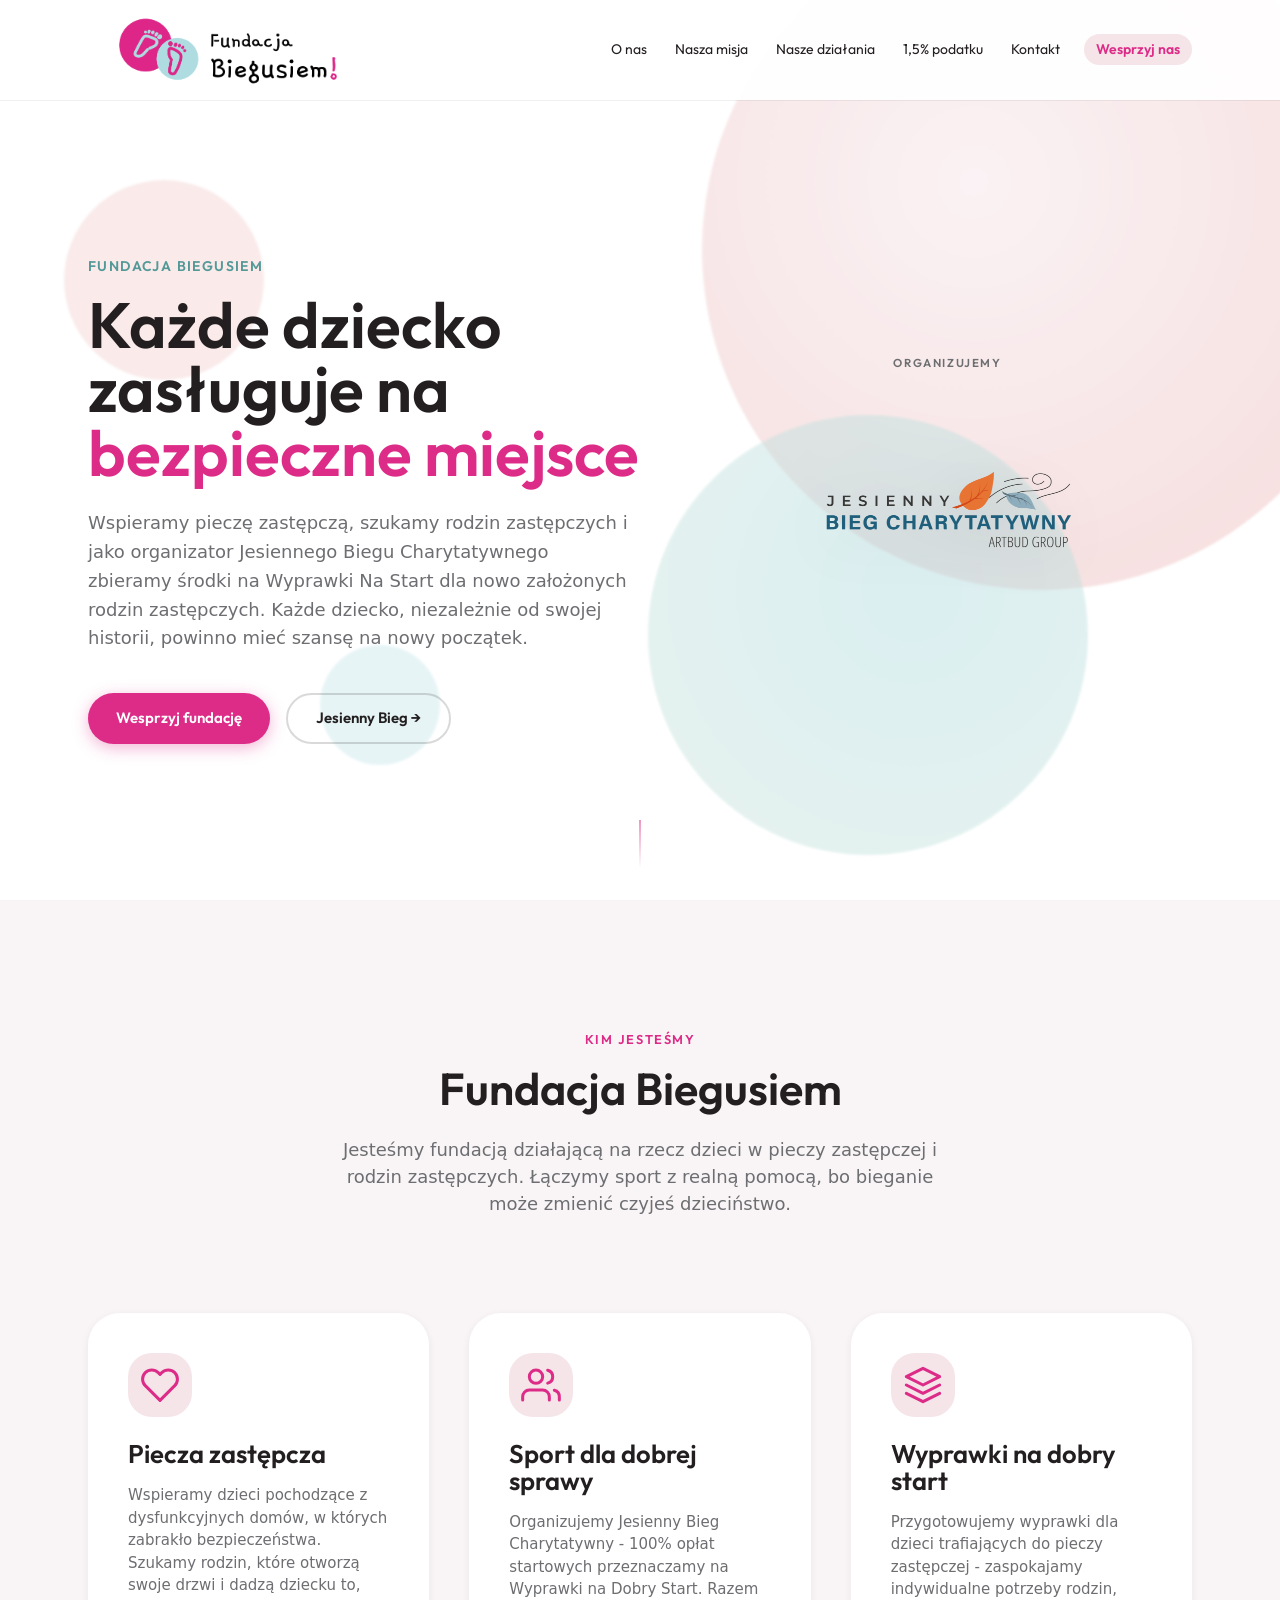
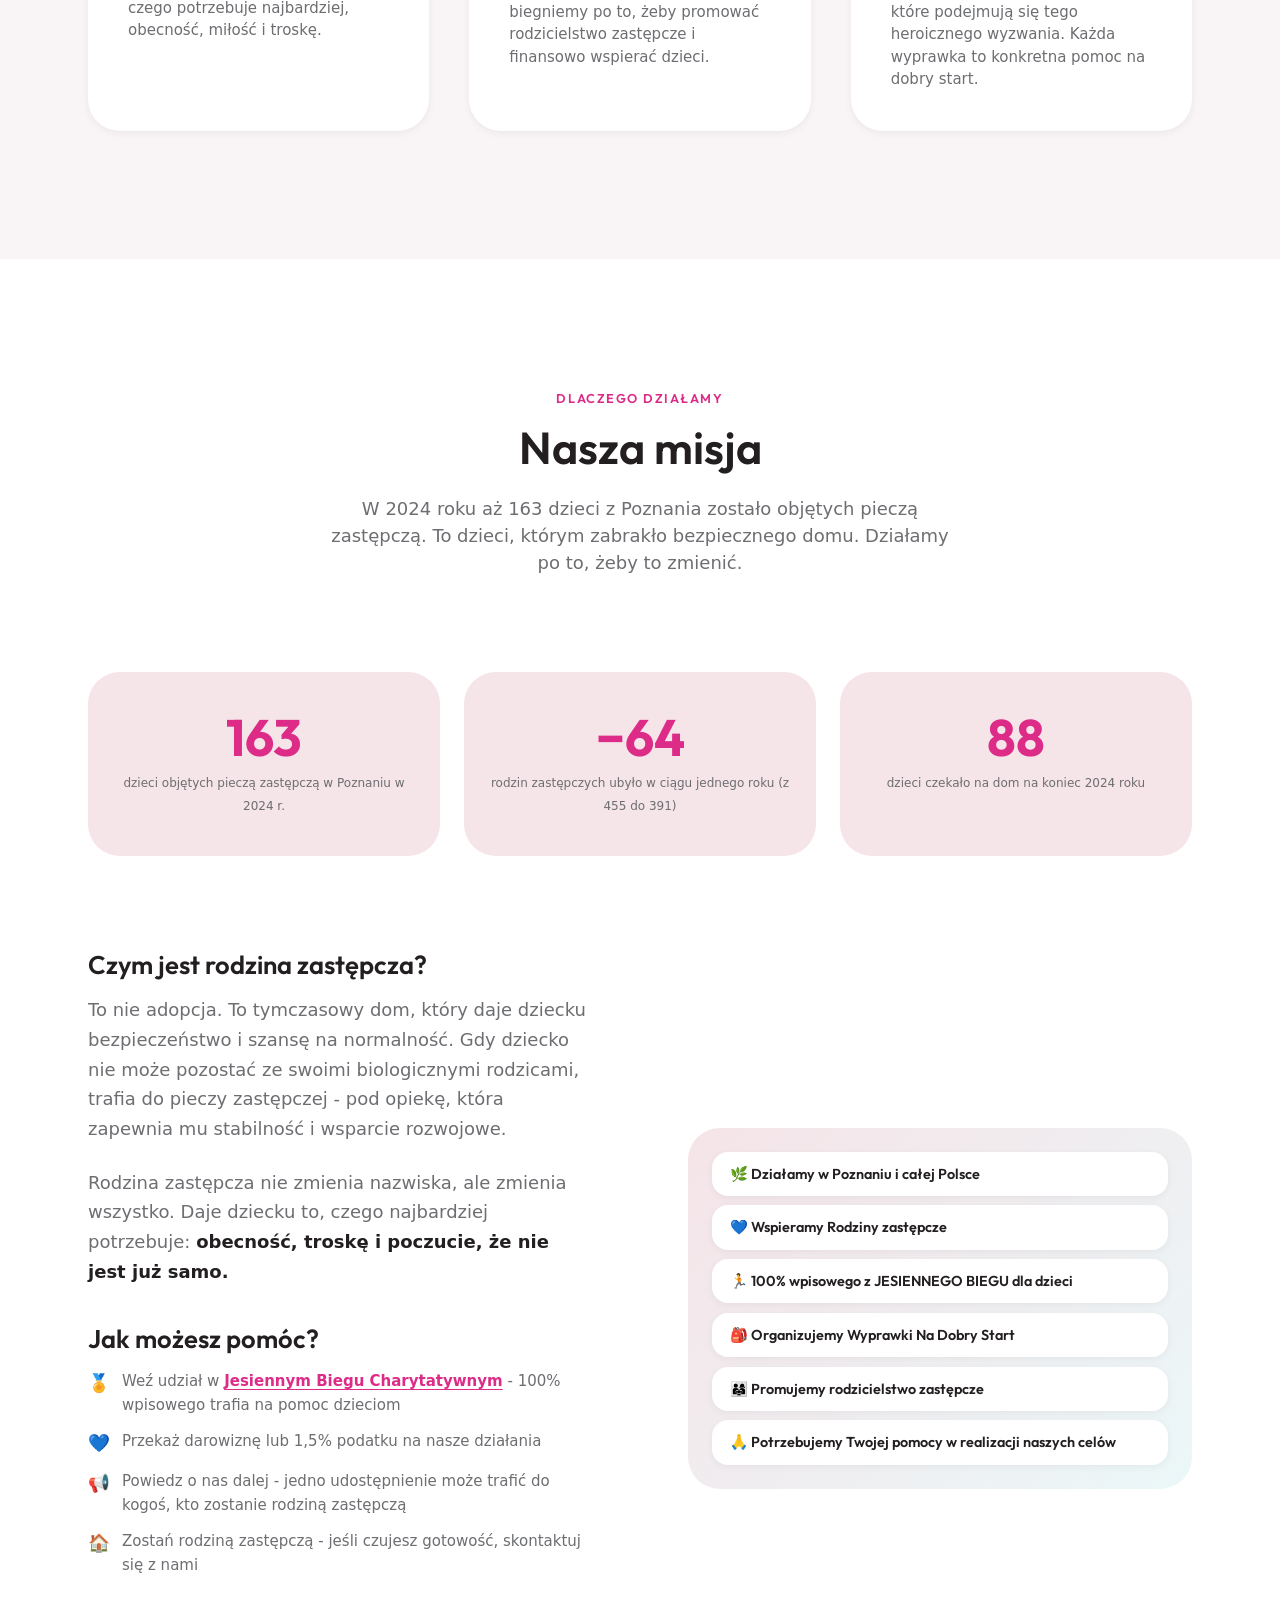
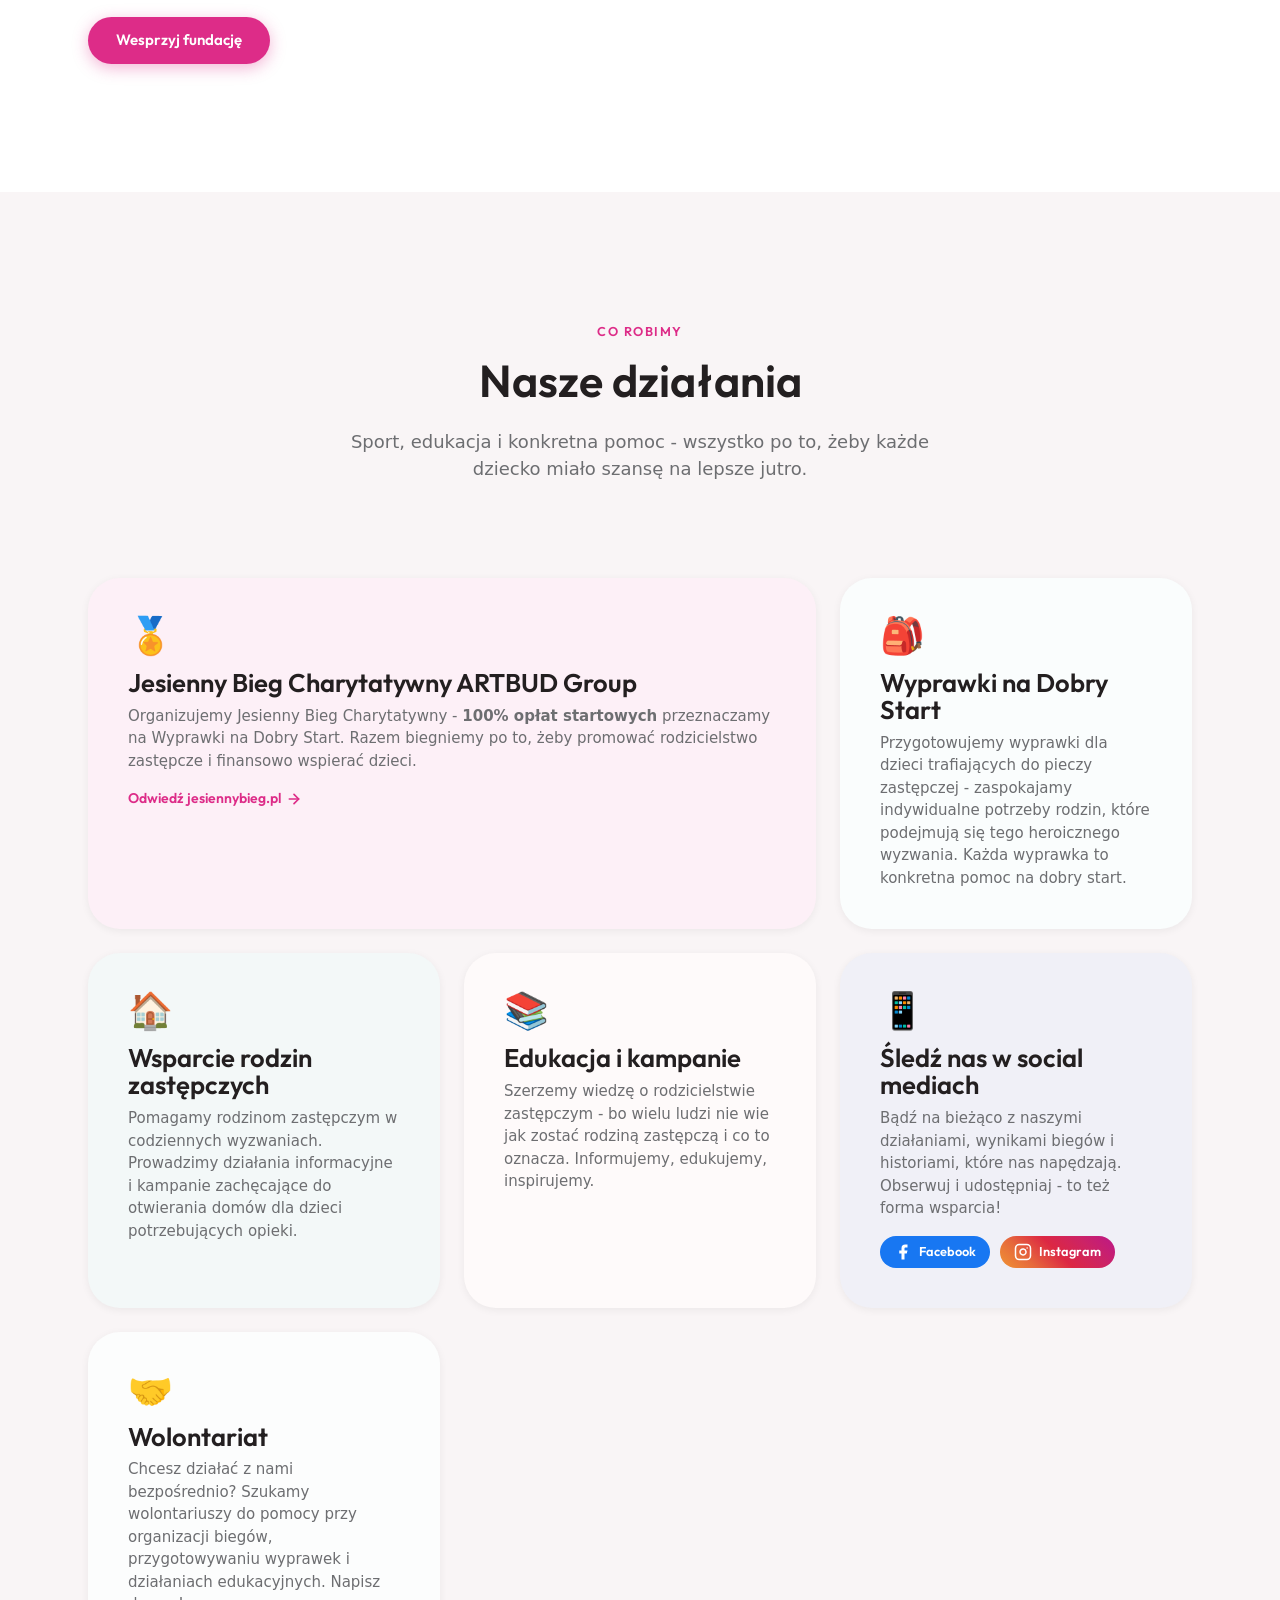
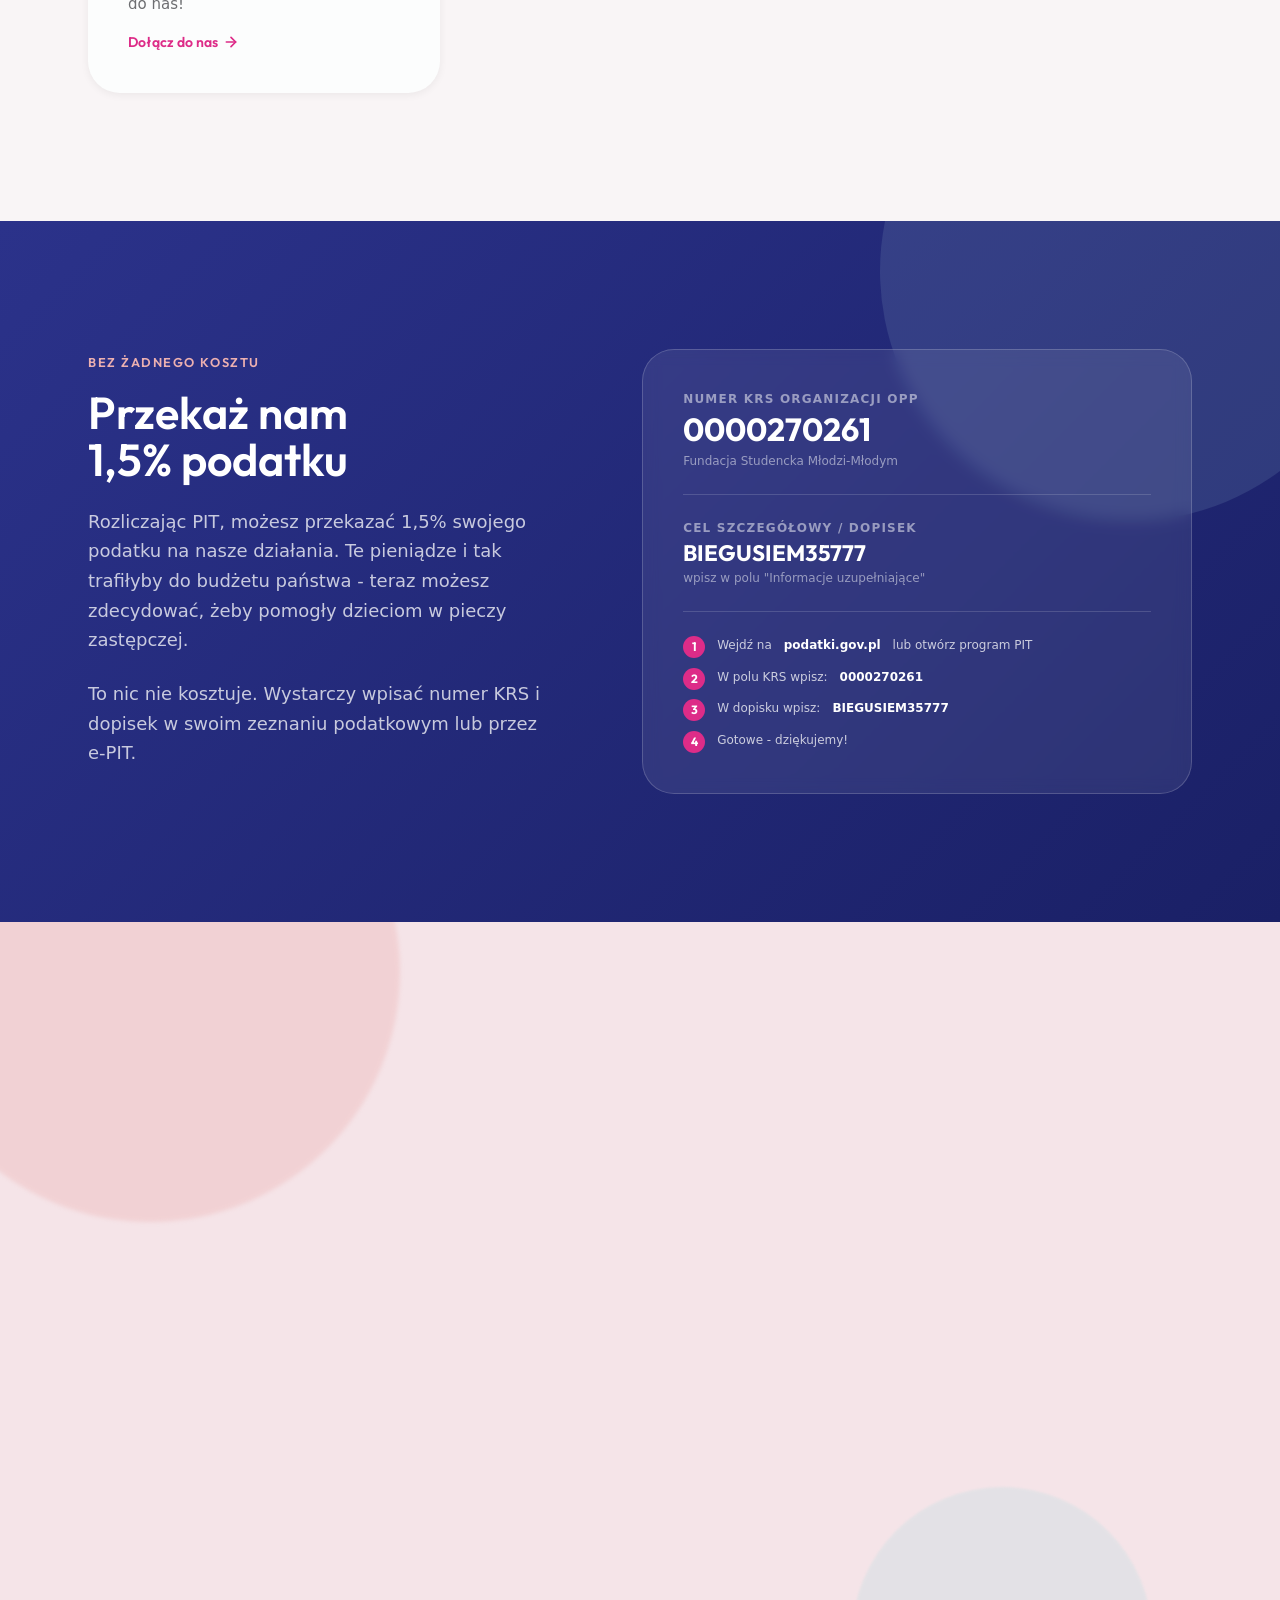
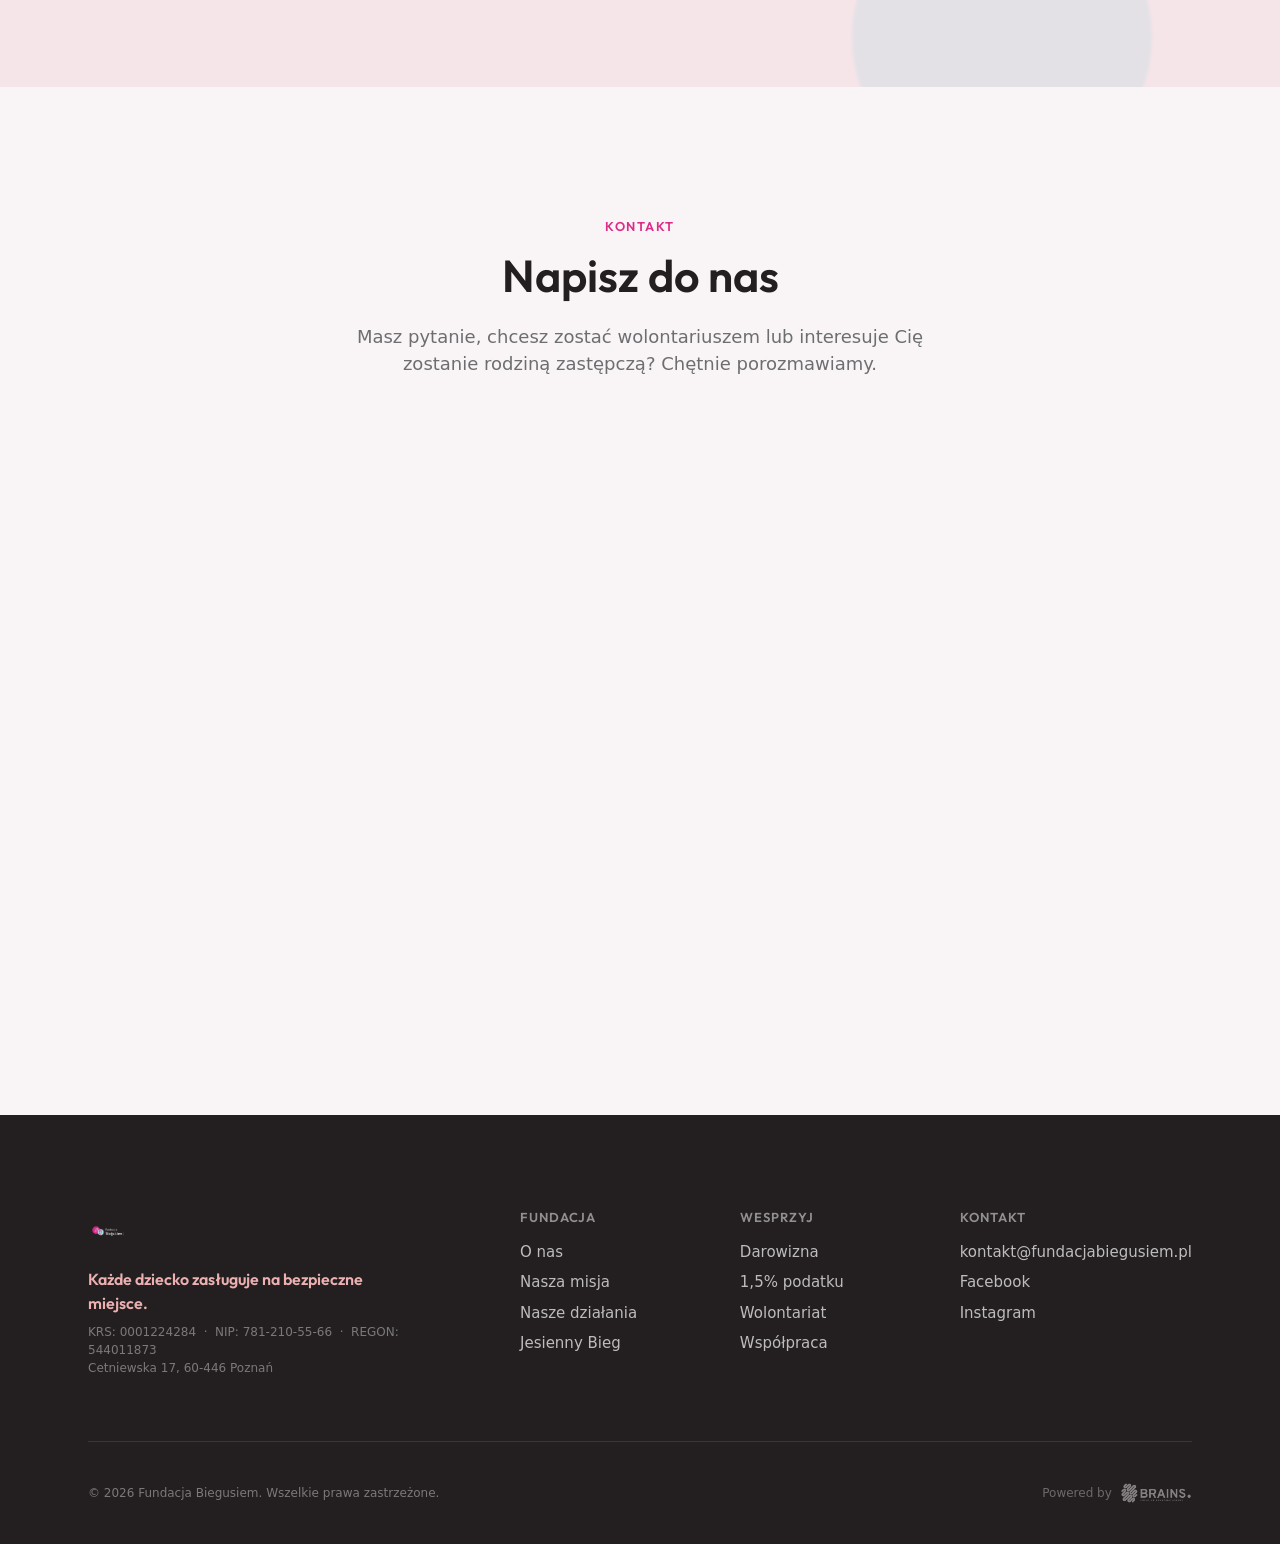
==== commit 96cb8662: "fix: mobile nav menu blocked by backdrop z-index conflict Move nav backdrop to document.body and rai" ====
--- a/index.html
+++ b/index.html
@@ -248,8 +248,8 @@
               <span class="dzialania__item-emoji" aria-hidden="true">🏅</span>
               <h3 class="dzialania__item-title">Jesienny Bieg Charytatywny ARTBUD Group</h3>
               <p class="dzialania__item-text">
-                Nasz flagowy projekt - coroczny bieg charytatywny w Poznaniu,
-                z którego <strong>100% opłat startowych</strong> przeznaczamy na Wyprawki na Dobry Start.
+                Organizujemy Jesienny Bieg Charytatywny - <strong>100% opłat startowych</strong>
+                przeznaczamy na Wyprawki na Dobry Start.
                 Razem biegniemy po to, żeby promować rodzicielstwo zastępcze i finansowo wspierać dzieci.
               </p>
               <a href="https://jesiennybieg.pl" target="_blank" rel="noopener" class="dzialania__item-link">
@@ -268,7 +268,7 @@
               <span class="dzialania__item-emoji" aria-hidden="true">🎒</span>
               <h3 class="dzialania__item-title">Wyprawki na Dobry Start</h3>
               <p class="dzialania__item-text">
-                Przygotowujemy wyprawki dla dzieci trafiających do pieczy zastępczych -
+                Przygotowujemy wyprawki dla dzieci trafiających do pieczy zastępczej -
                 zaspokajamy indywidualne potrzeby rodzin, które podejmują się tego heroicznego wyzwania.
                 Każda wyprawka to konkretna pomoc na dobry start.
               </p>
--- a/css/style.css
+++ b/css/style.css
@@ -86,7 +86,7 @@
 
 html {
   scroll-behavior: smooth;
-  scroll-padding-top: 88px;
+  scroll-padding-top: 100px;
   -webkit-text-size-adjust: 100%;
 }
 
@@ -259,7 +259,7 @@
 .site-header {
   position: fixed;
   top: 0; left: 0; right: 0;
-  z-index: 900;
+  z-index: 1000;
   border-bottom: 1px solid rgba(0,0,0,.06);
   transition: box-shadow var(--dur-normal) var(--ease-smooth);
 }
@@ -385,7 +385,7 @@
   position: relative;
   background: var(--color-white);
   overflow: hidden;
-  padding-top: 80px; /* header height */
+  padding-top: 100px; /* header height */
 }
 
 /* Decorative background circles (inspired by brand sygnet) */
@@ -1391,10 +1391,13 @@
     right: 0;
     bottom: 0;
     background: rgba(0,0,0,0.45);
-    z-index: 905;
+    z-index: 950; /* poniżej site-header (1000) + nav__menu, powyżej treści strony */
     opacity: 0;
     pointer-events: none;
     transition: opacity 300ms ease;
+    cursor: pointer;
+    touch-action: manipulation;
+    -webkit-tap-highlight-color: transparent;
   }
   .nav__backdrop.is-visible {
     opacity: 1;
@@ -1454,8 +1457,27 @@
 
   .section { padding-block: var(--space-2xl); }
 
+  /* Nav logo — mniejszy na mobile */
+  .nav__logo {
+    width: 180px;
+    height: 72px;
+  }
+  .nav__logo-img {
+    width: 180px;
+    height: 180px;
+    transform: translateY(-60px);
+  }
+
   /* Hero */
-  .hero { min-height: 100svh; }
+  .hero {
+    min-height: auto;
+    padding-bottom: var(--space-xl);
+  }
+
+  .hero__content {
+    gap: var(--space-lg);
+    padding-block: var(--space-lg);
+  }
 
   .hero__heading { font-size: clamp(2.2rem, 9vw, 3rem); }
 
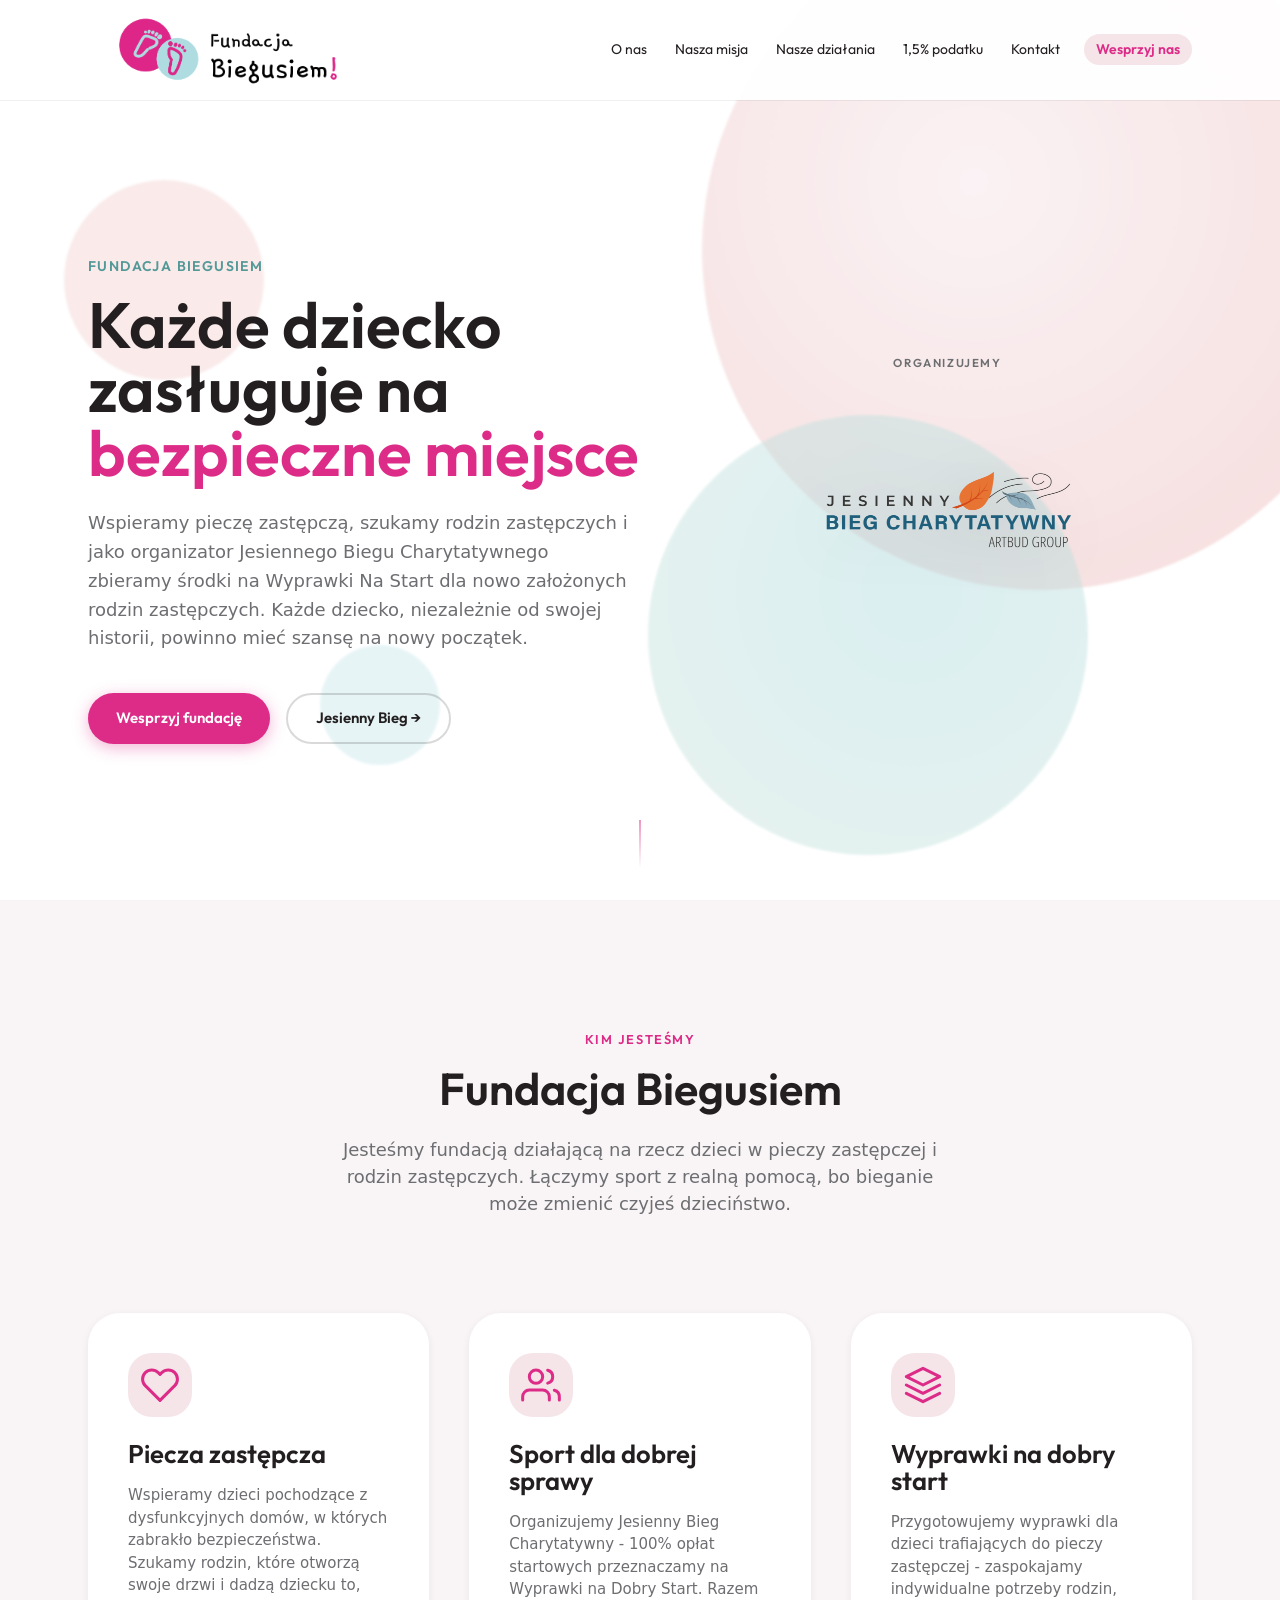
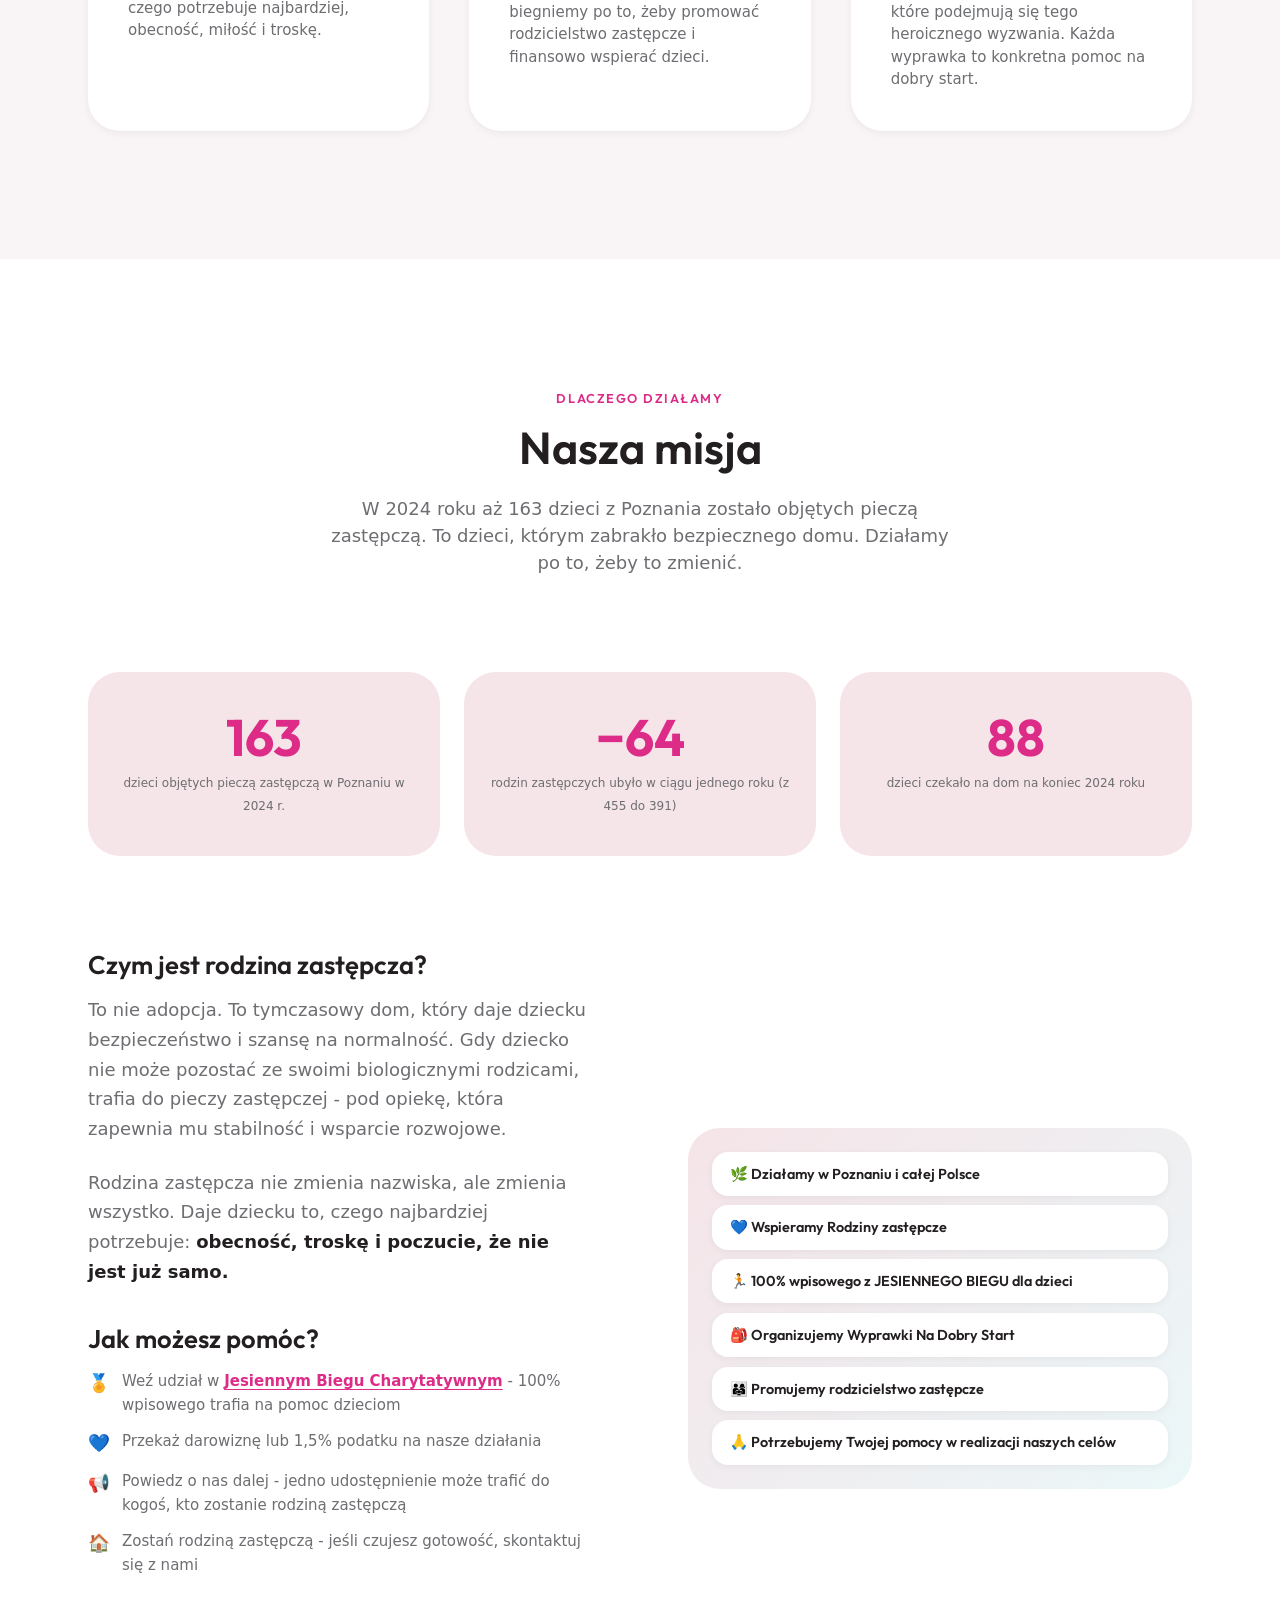
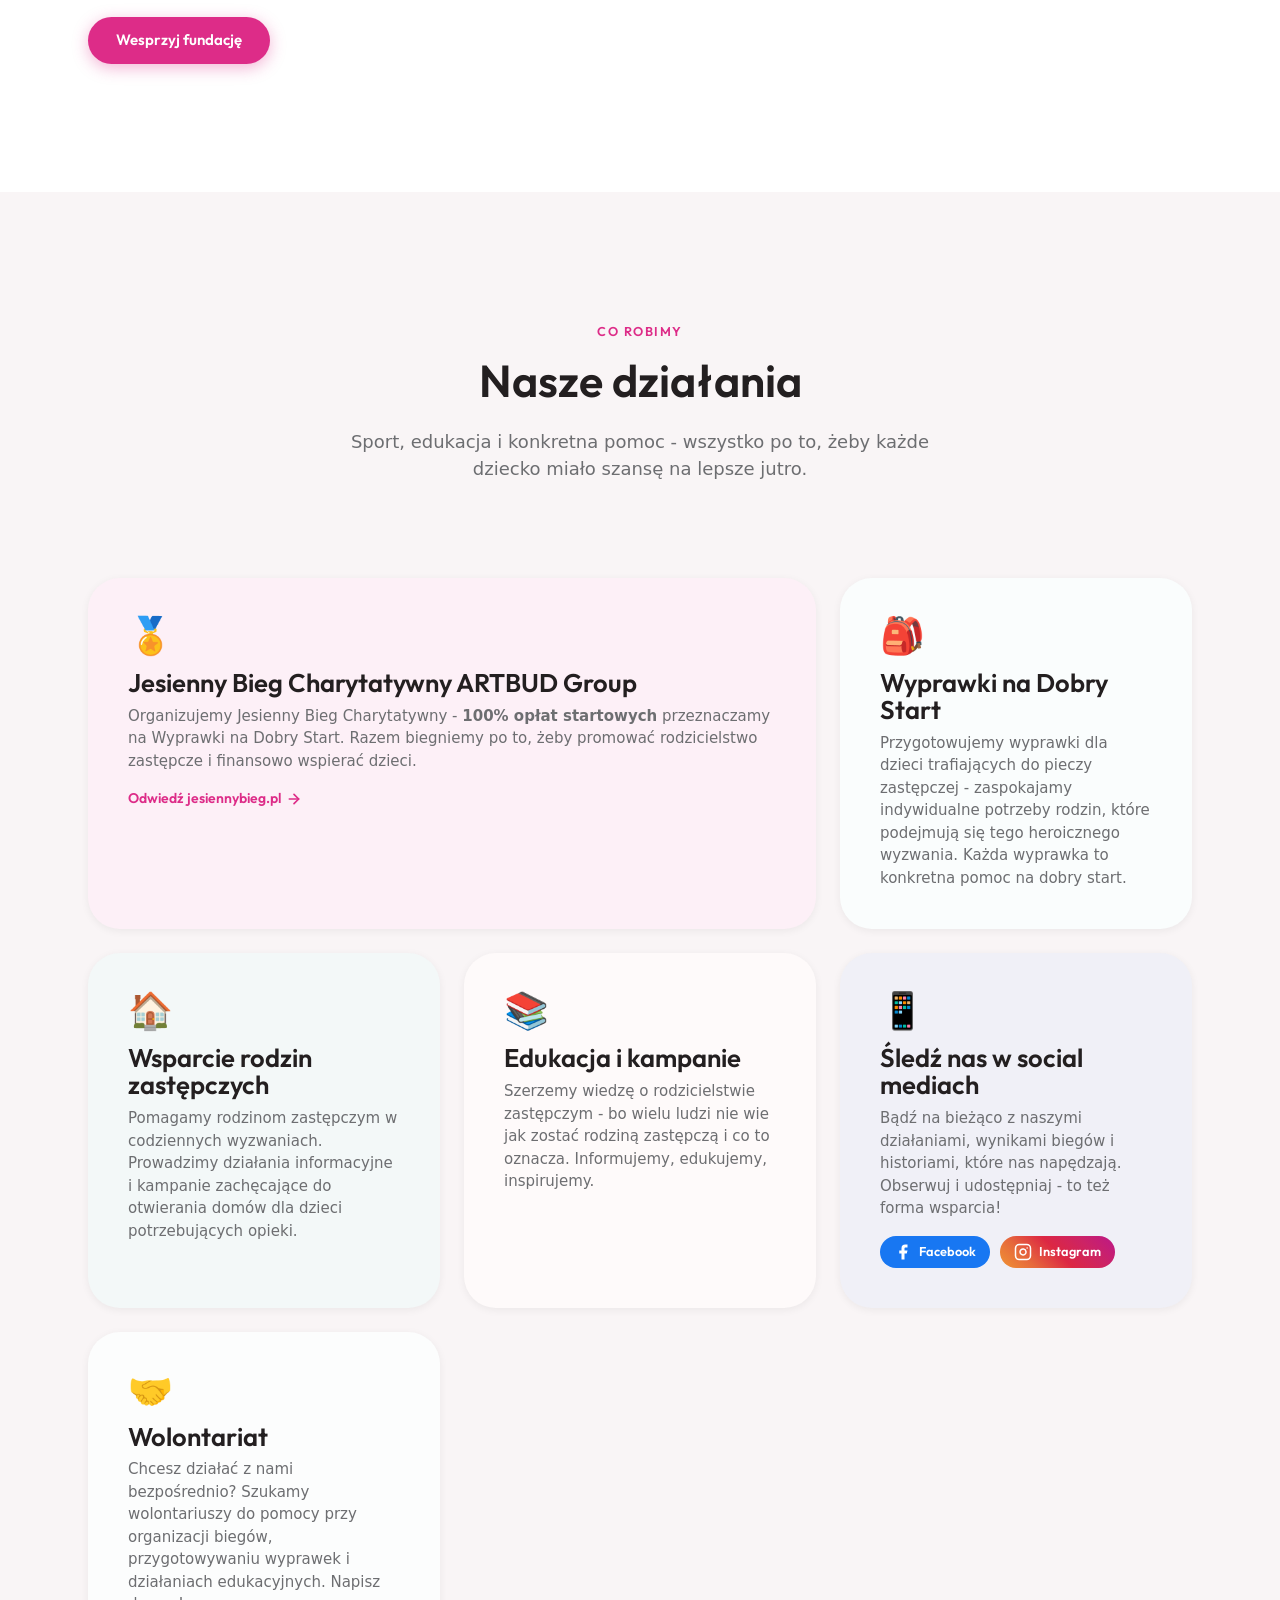
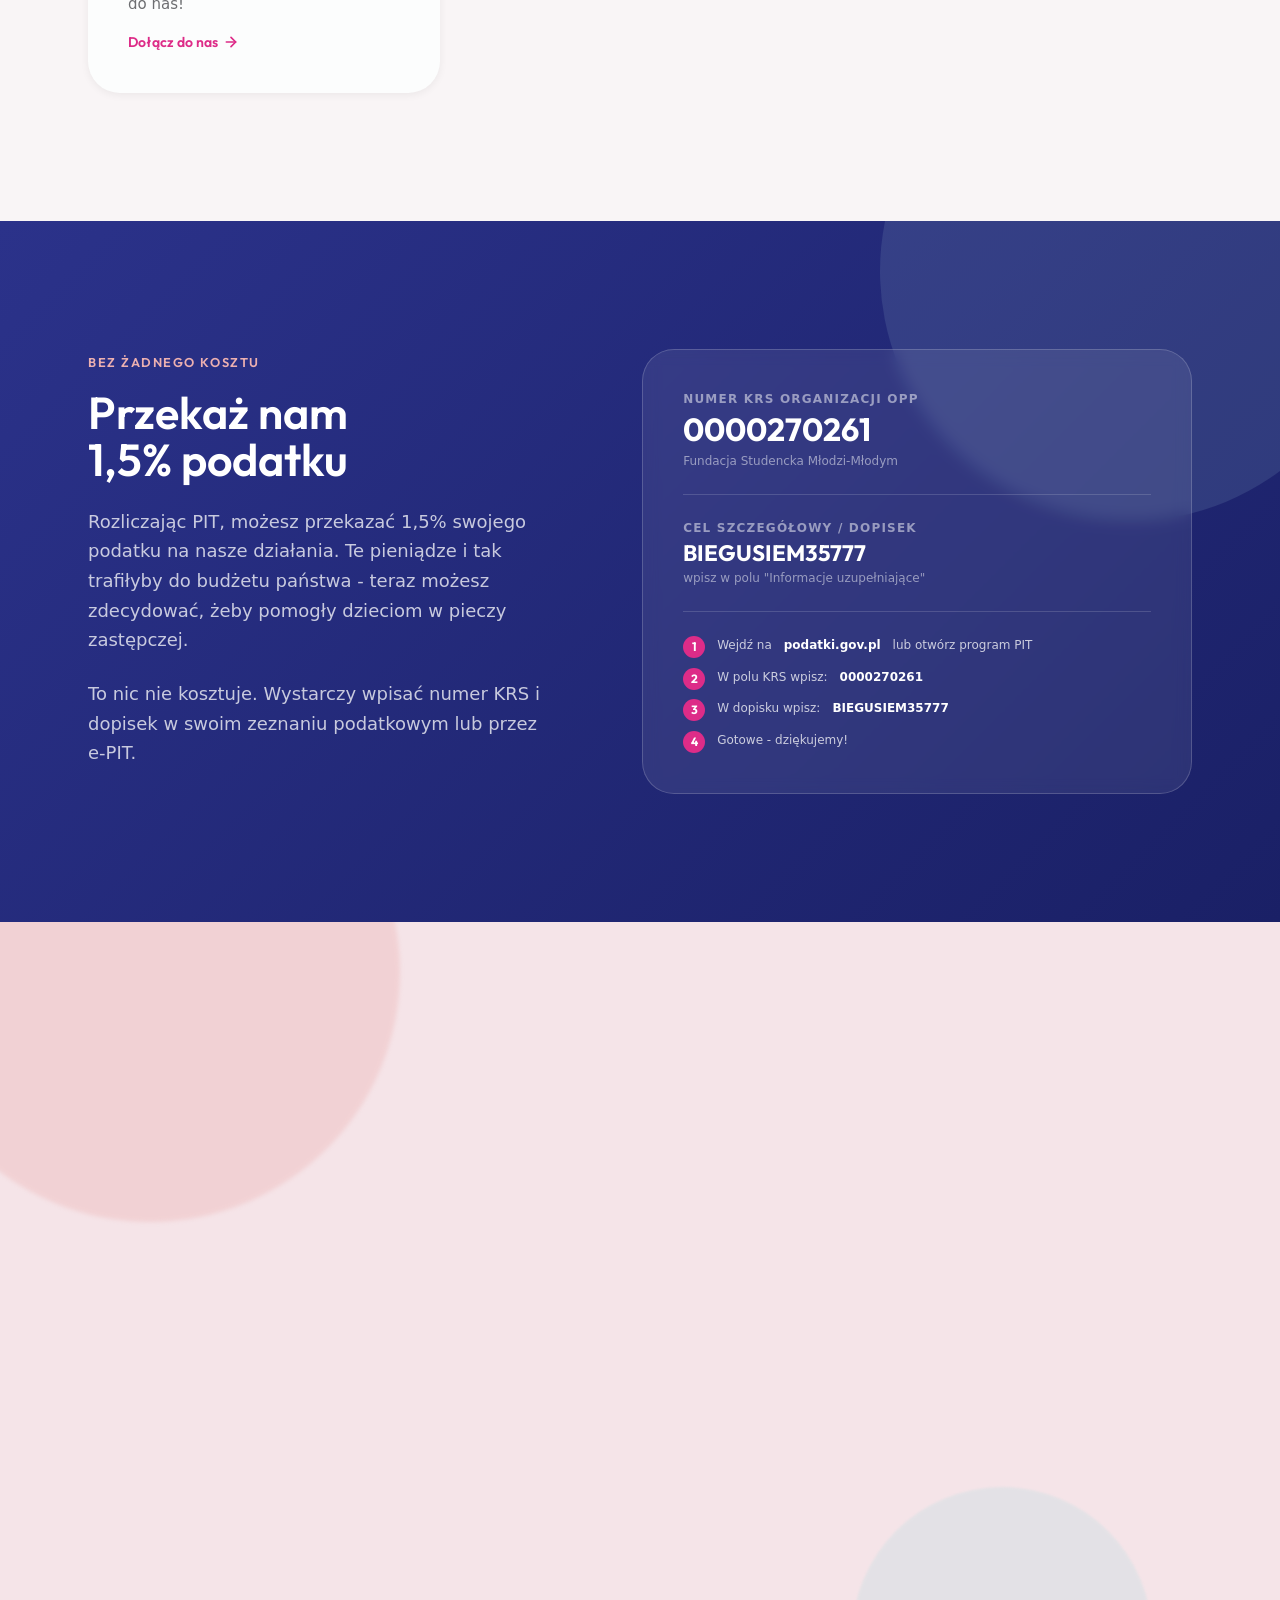
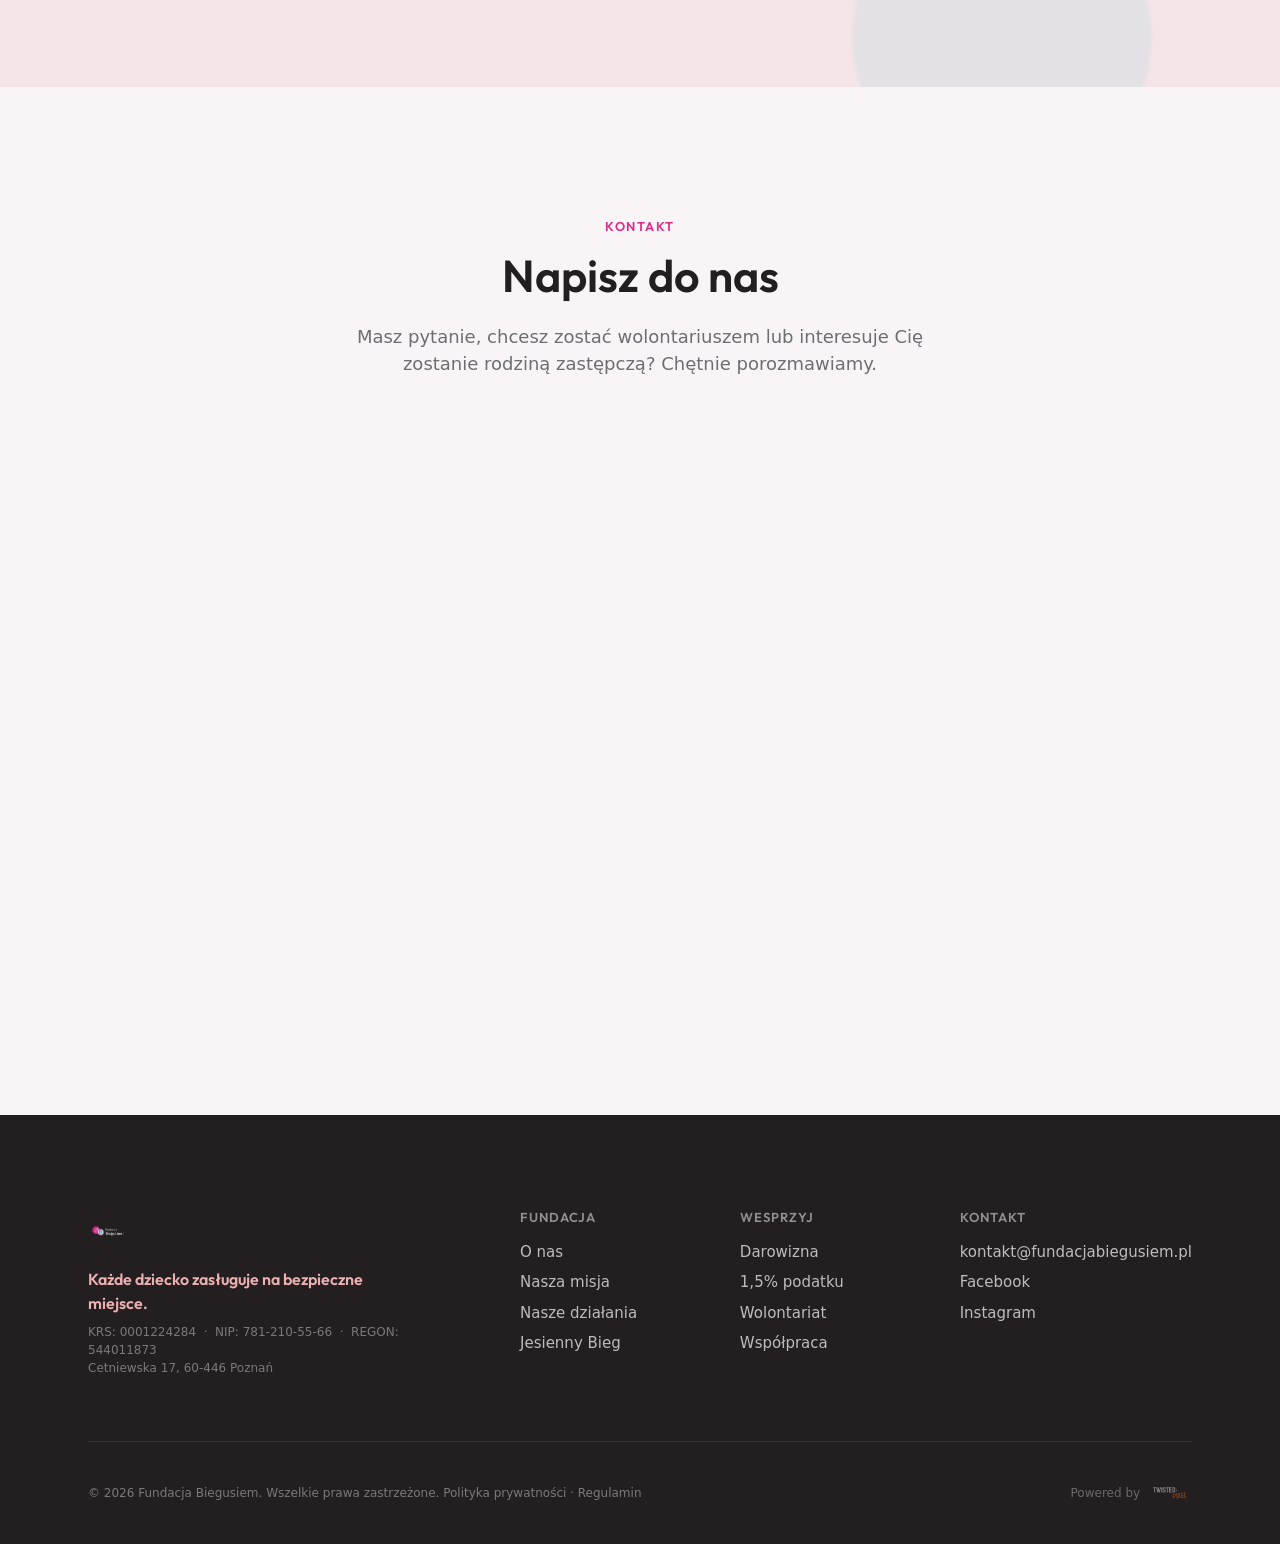
==== commit e6d35856: "feat: add GTM, privacy policy, terms of service and Twisted Pixel logo - Add Google Tag Manager (GTM" ====
--- a/index.html
+++ b/index.html
@@ -1,6 +1,13 @@
 <!DOCTYPE html>
 <html lang="pl">
 <head>
+  <!-- Google Tag Manager -->
+  <script>(function(w,d,s,l,i){w[l]=w[l]||[];w[l].push({'gtm.start':
+  new Date().getTime(),event:'gtm.js'});var f=d.getElementsByTagName(s)[0],
+  j=d.createElement(s),dl=l!='dataLayer'?'&l='+l:'';j.async=true;j.src=
+  'https://www.googletagmanager.com/gtm.js?id='+i+dl;f.parentNode.insertBefore(j,f);
+  })(window,document,'script','dataLayer','GTM-WH3L6V8V');</script>
+  <!-- End Google Tag Manager -->
   <meta charset="UTF-8" />
   <meta name="viewport" content="width=device-width, initial-scale=1.0" />
   <meta name="description" content="Fundacja Biegusiem – wspieramy pieczę zastępczą, szukamy rodzin zastępczych i organizujemy Jesienny Bieg Charytatywny w Poznaniu. KRS: 0001224284" />
@@ -13,6 +20,10 @@
   <link rel="stylesheet" href="css/style.css" />
 </head>
 <body>
+  <!-- Google Tag Manager (noscript) -->
+  <noscript><iframe src="https://www.googletagmanager.com/ns.html?id=GTM-WH3L6V8V"
+  height="0" width="0" style="display:none;visibility:hidden"></iframe></noscript>
+  <!-- End Google Tag Manager (noscript) -->
   <a href="#main-content" class="skip-link">Przejdź do treści</a>
 
   <!-- NAV -->
@@ -607,7 +618,7 @@
       </div>
 
       <div class="footer__bottom">
-        <p>&copy; 2026 Fundacja Biegusiem. Wszelkie prawa zastrzeżone.</p>
+        <p>&copy; 2026 Fundacja Biegusiem. Wszelkie prawa zastrzeżone. <a href="polityka-prywatnosci.html">Polityka prywatności</a> · <a href="regulamin.html">Regulamin</a></p>
         <a href="https://twistedpixel.pl/" target="_blank" rel="noopener" class="footer__powered">
           <span>Powered by</span>
           <img src="assets/img/logo-twisted-pixel.png" alt="Twisted Pixel" class="footer__powered-logo" />
--- a/css/style.css
+++ b/css/style.css
@@ -1362,39 +1362,50 @@
   /* Nav */
   .nav__toggle { display: flex; }
 
+  /*
+   * JS przenosi nav__menu do <body> na mobile.
+   * Wszystkie trzy elementy w root stacking context:
+   *   site-header : 1000
+   *   nav__backdrop: 999  (pod headerem i menu)
+   *   nav__menu   : 1010  (nad wszystkim)
+   */
   .nav__menu {
     position: fixed;
     top: 100px;
     left: 0;
     right: 0;
-    bottom: 0;
-    width: 100%;
+    max-height: calc(100dvh - 100px);
     flex-direction: column;
     align-items: stretch;
     gap: 0;
     background: #ffffff;
     padding: 0.5rem 1.5rem 2rem;
     box-shadow: 0 8px 32px rgba(0,0,0,.18);
-    transform: translateY(-110%);
-    transition: transform var(--dur-slow) var(--ease-smooth);
-    z-index: 910;
     overflow-y: auto;
     -webkit-overflow-scrolling: touch;
+    z-index: 1010;
+    /* stan ukryty */
+    opacity: 0;
+    pointer-events: none;
+    transform: translateY(-6px);
+    transition: opacity 220ms ease, transform 220ms ease;
   }
 
-  .nav__menu.is-open { transform: translateY(0); }
-
+  .nav__menu.is-open {
+    opacity: 1;
+    pointer-events: auto;
+    transform: translateY(0);
+  }
+
+  /* Backdrop: 999 — pod site-headerem (1000) i menu (1010) */
   .nav__backdrop {
     position: fixed;
-    top: 100px;
-    left: 0;
-    right: 0;
-    bottom: 0;
+    inset: 0;
     background: rgba(0,0,0,0.45);
-    z-index: 950; /* poniżej site-header (1000) + nav__menu, powyżej treści strony */
+    z-index: 999;
     opacity: 0;
     pointer-events: none;
-    transition: opacity 300ms ease;
+    transition: opacity 250ms ease;
     cursor: pointer;
     touch-action: manipulation;
     -webkit-tap-highlight-color: transparent;
@@ -2068,8 +2079,6 @@
 .footer__powered-logo {
   height: 22px;
   width: auto;
-  /* Logo Twisted Pixel jest białe, więc odwracamy jeśli jest ciemne */
-  filter: brightness(0) invert(1);
   opacity: 0.8;
 }
 
